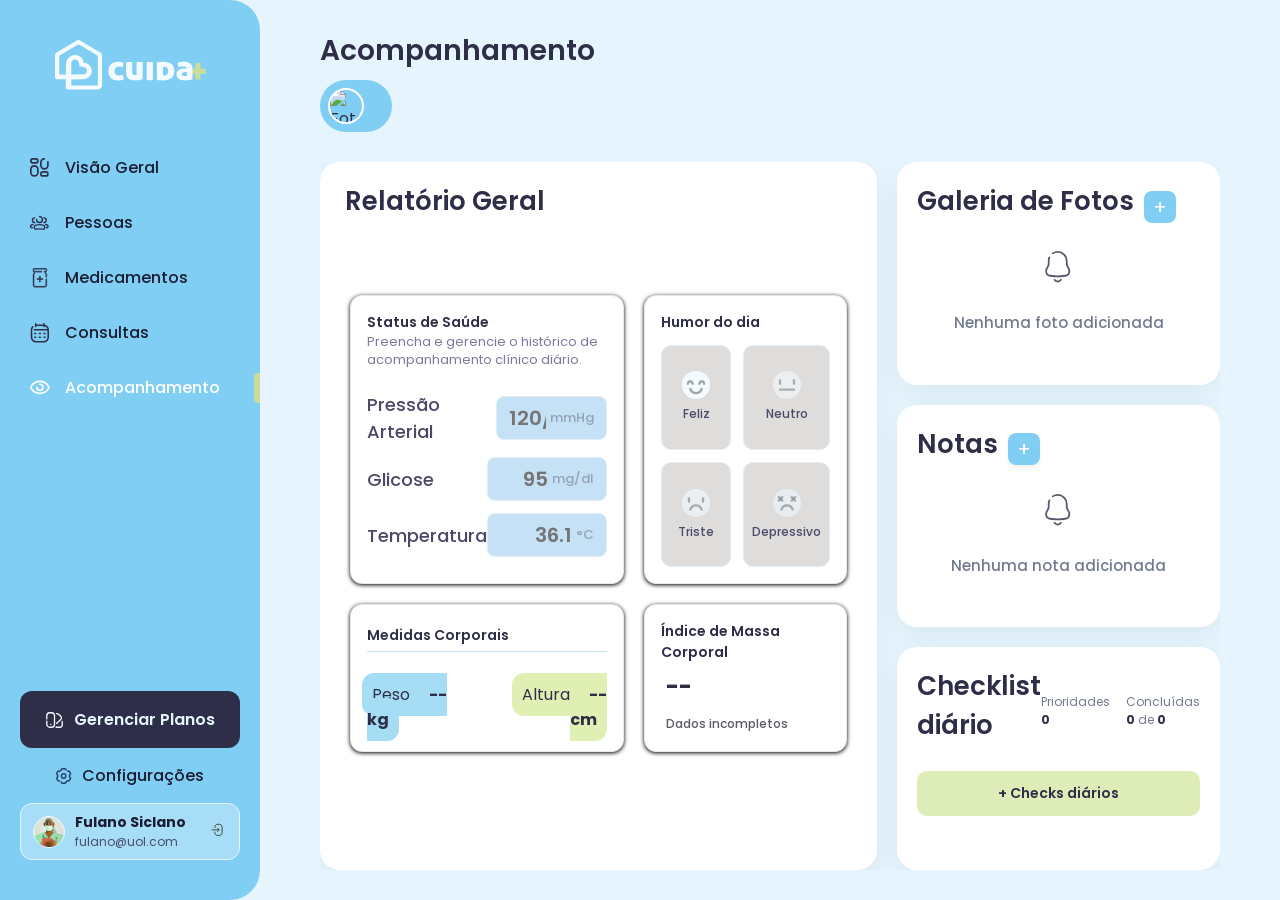
==== acompanhamentos.html @ 46e7f9a8 "tela login/botao sair" ====
<!DOCTYPE html>
<html lang="pt-BR">
<head>
    <meta charset="UTF-8">
    <meta name="viewport" content="width=device-width, initial-scale=1.0">
    <title>Cuida+ | Acompanhamento</title>
    <link rel="stylesheet" href="style.css">
</head>
<body class="painel">
 
    <aside class="barra-lateral">
        <header class="logotipo">
            <img src="assets/icons/logo.svg" alt="Logotipo Cuida+">
        </header>
 
        <nav class="menu-navegacao">
            <ul>
                <li>
                    <a href="visaogeral.html">
                        <img src="assets/icons/visao-geral.svg" alt="Ícone Visão Geral">
                        <span>Visão Geral</span>
                    </a>
                </li>
                <li>
                    <a href="pessoas.html">
                        <img src="assets/icons/pessoas.svg" alt="Ícone Pessoas">
                        <span>Pessoas</span>
                    </a>
                </li>
                <li>
                    <a href="medicamento.html">
                        <img src="assets/icons/medicamentos.svg" alt="Ícone Medicamentos">
                        <span>Medicamentos</span>
                    </a>
                </li>
                <li>
                    <a href="consultas.html">
                        <img src="assets/icons/consultas.svg" alt="Ícone Consultas">
                        <span>Consultas</span>
                    </a>
                </li>
                <li class="selecionado">
                    <a href="#">
                        <img src="assets/icons/acompanhamento.svg" alt="Ícone Acompanhamento">
                        <span>Acompanhamento</span>
                    </a>
                </li>
            </ul>
        </nav>
 
        <section class="rodape-lateral">
            <a href="#" class="botao-escuro gerenciarPlanos">
                <img src="assets/icons/gerenciar-planos.svg" alt="Ícone Gerenciar Planos">
                <span>Gerenciar Planos</span>
            </a>
 
            <a href="#configuracoes" class="link-configuracoes">
                <img src="assets/icons/configuracoes.svg" alt="Ícone Configurações">
                <span>Configurações</span>
            </a>
 
            <section class="perfil-usuario">
                <figure class="informacoes-usuario">
                    <img src="assets/images/avatar.png" alt="Foto de perfil do usuário" class="perfil">
                    <figcaption class="detalhes-usuario">
                        <span class="nome-usuario">Fulano Siclano</span>
                        <span class="email-usuario">fulano@uol.com</span>
                    </figcaption>
                </figure>
                <a href="login.html" class="botao-sair" title="Sair da conta">
                    <button style="border: none; background:transparent;"><img src="assets/icons/logout.svg" alt="Ícone Sair" class="sair"></button>
                </a>
            </section>
        </section>
    </aside>
 
    <main class="conteudo-principal">
        <header class="cabecalho-topo">
            <div class="titulos-cabecalho">
                <h1>Acompanhamento</h1>
                <!-- Chip com dados do idoso carregado via JS -->
                <div class="chip-idoso" id="chipIdoso" hidden>
                    <img src="assets/images/avatar-idoso.png" alt="Foto do idoso" class="chip-idoso__foto" id="chipIdosoFoto">
                    <div class="chip-idoso__info">
                        <strong class="chip-idoso__nome" id="chipIdosoNome"></strong>
                        <span class="chip-idoso__idade" id="chipIdosoIdade"></span>
                    </div>
                </div>
            </div>
        </header>
 
        <!-- Grade principal: Relatório (col 1, rows 1-2), Notas (col 2 row 1), Checklist (col 2 row 2) -->
        <section class="painel-acompanhamento">
 
            <!-- RELATÓRIO GERAL -->
            <article class="area-conteudo-acompanhamento" id="relatorio">
                <header><h2>Relatório Geral</h2></header>
                
                <div id="relatorioVazio" style="display: none; text-align: center; padding: 20px;">
                    <img src="assets/icons/sino.svg" alt="Ícone de Sino" class="icone-sino">
                    <h3>Nenhum Idoso</h3>
                    <p>Cadastre novo idoso para exibir o relatório.</p>
                </div>

                <div id="relatorioConteudo" class="relatorio-grid-container">
                    
                    <div class="quadrante-relatorio secao-saude-box">
                        <div>
                            <span class="titulo-quadrante">Status de Saúde</span>
                            <span class="subtitulo-quadrante" style="display: block; margin-bottom: 12px;">Preencha e gerencie o histórico de acompanhamento clínico diário.</span>
                        </div>
                        
                        <div class="grupo-inputs-saude-vias">
                            <div class="linha-saude-item">
                                <span class="label-saude-item">Pressão Arterial</span>
                                <div class="campo-saude-sufixo">
                                    <input type="number" id="saudePressao" placeholder="120/80">
                                    <span class="sufixo-saude">mmHg</span>
                                </div>
                            </div>

                            <div class="linha-saude-item">
                                <span class="label-saude-item">Glicose</span>
                                <div class="campo-saude-sufixo">
                                    <input type="number" id="saudeGlicose" placeholder="95">
                                    <span class="sufixo-saude">mg/dl</span>
                                </div>
                            </div>

                            <div class="linha-saude-item">
                                <span class="label-saude-item">Temperatura</span>
                                <div class="campo-saude-sufixo">
                                    <input type="number" id="saudeTemperatura" placeholder="36.1">
                                    <span class="sufixo-saude">°C</span>
                                </div>
                            </div>
                        </div>
                        
                    </div>

                    <div class="quadrante-relatorio secao-humor-box">
                        <span class="titulo-quadrante" style="margin-bottom: 12px;">Humor do dia</span>
                        <div class="grade-humor-2x2">
                            <button class="btn-humor-card" data-humor="feliz" title="Feliz">
                                <img src="assets/icons/feliz.svg" alt="Feliz">
                                <span>Feliz</span>
                            </button>
                            <button class="btn-humor-card" data-humor="neutro" title="Neutro">
                                <img src="assets/icons/neutro.svg" alt="Neutro">
                                <span>Neutro</span>
                            </button>
                            <button class="btn-humor-card" data-humor="triste" title="Triste">
                                <img src="assets/icons/triste.svg" alt="Triste">
                                <span>Triste</span>
                            </button>
                            <button class="btn-humor-card" data-humor="depressivo" title="Depressivo">
                                <img src="assets/icons/depressivo.svg" alt="Depressivo">
                                <span>Depressivo</span>
                            </button>
                        </div>
                    </div>

                    <div class="quadrante-relatorio secao-medidas-box">
                        <span class="titulo-quadrante" style="margin-bottom: 5px;">Medidas Corporais</span>
                        <div class="valores-medidas">
                            <div>
                                <span class="label-medida-peso">Peso</span>
                                <strong class="valor-medida-peso"><span id="relatorioPeso">--</span> kg</strong>
                            </div>
                            <div style="text-align: right;">
                                <span class="label-medida-altura">Altura</span>
                                <strong class="valor-medida-altura"><span id="relatorioAltura">--</span> cm</strong>
                            </div>
                        </div>
                    </div>

                    <div class="quadrante-relatorio secao-imc-box" id="boxIMCContainer">
                        <div style="flex-grow: 1;">
                            <span class="titulo-quadrante">Índice de Massa Corporal</span>
                            <strong class="valor-imc-total" id="relatorioIMC">--</strong>
                            <span id="relatorioClassificacao" class="status-imc-texto">--</span>
                        </div>
                    </div>

                </div>
            </article>
 
            <!-- GALERIA DE FOTOS -->
            <article class="area-conteudo-acompanhamento area-conteudo-acompanhamento--coluna" id="galeria">
                <header class="painel-header">
                    <h2>Galeria de Fotos</h2>
                    <button class="botao-adicionar-galeria" id="btnAdicionarFoto" title="Adicionar foto">+</button>
                    <input type="file" id="inputFoto" accept="image/*" hidden>
                </header>
 
                <!-- Área de conteúdo que cresce -->
                <div class="painel-corpo" id="galeriaCorp">
                    <!-- Estado vazio -->
                    <div class="estado-vazio" id="galeriaVazia">
                        <img src="assets/icons/sino.svg" alt="Ícone de Sino" class="icone-sino">
                        <h3>Nenhuma foto adicionada</h3>
                    </div>
 
                    <!-- Grid de fotos -->
                    <ul class="galeria-grid" id="galeriaGrid" hidden></ul>
                </div>
            </article>
 
            <!-- NOTAS -->
            <article class="area-conteudo-acompanhamento area-conteudo-acompanhamento--coluna" id="notas">
                <header class="painel-header">
                    <h2>Notas</h2>
                    <button class="botao-adicionar-nota" id="btnAdicionarNota" title="Adicionar nota">+</button>
                </header>
 
                <!-- Área de conteúdo que cresce -->
                <div class="painel-corpo" id="notasCorp">
                    <!-- Estado vazio -->
                    <div class="estado-vazio" id="notasVazio">
                        <img src="assets/icons/sino.svg" alt="Ícone de Sino" class="icone-sino">
                        <h3>Nenhuma nota adicionada</h3>
                    </div>
 
                    <!-- Lista de notas -->
                    <ul class="notas-lista" id="notasLista" hidden></ul>
                </div>
            </article>
 
            <!-- CHECKLIST DIÁRIO -->
            <article class="area-conteudo-acompanhamento" id="checklist">
                <header>
                    <h2>Checklist diário</h2>
                    <div class="checklist-resumo">
                        <span>Prioridades <strong id="checkTotal">0</strong></span>
                        <span>Concluídas <strong id="checkConcluidas">0</strong> de <strong id="checkTotalRepeat">0</strong></span>
                    </div>
                </header>
 
                <div class="checklist-corpo">
                    <button class="checklist-btn-adicionar" id="btnAdicionarCheck">+ Checks diários</button>
                    <ul class="checklist-lista" id="checkLista"></ul>
                </div>
            </article>
 
        </section>
    </main>
 
    <!-- =============================================
         MODAL: ADICIONAR NOTA
         ============================================= -->
    <div class="modal-overlay" id="modalNota" role="dialog" aria-modal="true" aria-labelledby="modalNotaTitulo">
        <div class="cartao">
            <div class="form-header">
                <h1 id="modalNotaTitulo">Adicionar Nota</h1>
                <button class="btn-fechar" id="btnFecharNota" aria-label="Fechar modal">×</button>
            </div>
            <div class="formulario" style="display:flex; flex-direction:column; gap:16px;">
                <div class="inputs col-span-full">
                    <label for="notaTitulo">Título</label>
                    <input type="text" id="notaTitulo" placeholder="Ex: Queixa de dores" maxlength="60">
                </div>
                <div class="inputs col-span-full">
                    <label for="notaTexto">Descrição</label>
                    <textarea id="notaTexto" rows="4" placeholder="Descreva a nota…"></textarea>
                </div>
                <div class="inputs col-span-full">
                    <label for="notaAutor">Cuidador responsável</label>
                    <input type="text" id="notaAutor" placeholder="Ex: Cuidador 01">
                </div>
                <button class="botao-adicionar" id="btnSalvarNota" style="width:100%;">Salvar nota</button>
            </div>
        </div>
    </div>
 
    <!-- =============================================
         MODAL: ADICIONAR CHECK
         ============================================= -->
    <div class="modal-overlay" id="modalCheck" role="dialog" aria-modal="true" aria-labelledby="modalCheckTitulo">
        <div class="cartao">
            <div class="form-header">
                <h1 id="modalCheckTitulo">Adicionar Check diário</h1>
                <button class="btn-fechar" id="btnFecharCheck" aria-label="Fechar modal">×</button>
            </div>
            <div class="formulario" style="display:flex; flex-direction:column; gap:16px;">
                <div class="inputs col-span-full">
                    <label for="checkTexto">Tarefa</label>
                    <input type="text" id="checkTexto" placeholder="Ex: Ingestão regular de água" maxlength="80">
                </div>
                <button class="botao-adicionar" id="btnSalvarCheck" style="width:100%;">Adicionar</button>
            </div>
        </div>
    </div>
 
    <script src="acompanhamentos.js"></script>
</body>
</html>
---- style.css ----
@import url('https://fonts.googleapis.com/css2?family=Poppins:wght@400;500;600;700&display=swap');

* {
    margin: 0;
    padding: 0;
    box-sizing: border-box;
    font-family: 'Poppins', sans-serif;
}
body.painel {
    display: flex;
    height: 100vh;
    overflow: hidden;
    background-color: #E6F5FD;
    color: #2E2E48;
}
.barra-lateral {
    width: 260px;
    background-color: #80CEF4;
    border-radius: 0 30px 30px 0;
    display: flex;
    flex-direction: column;
    padding: 40px 0 20px 0;
    position: relative;
    z-index: 10;
}
.logotipo {
    padding: 0 25px;
    margin: 0 0 50px 30px;
    display: flex;
    align-items: center;
}
.logotipo img {
    height: 50px;
}
.menu-navegacao ul {
    list-style: none;
    flex-grow: 1;
}
.menu-navegacao li {
    position: relative;
    padding: 0;
}
.menu-navegacao a {
    display: flex;
    align-items: center;
    text-decoration: none;
    color: #1A1C30;
    padding: 15px 30px;
    cursor: pointer;
    font-size: 16px;
    font-weight: 500;
}
.menu-navegacao li img {
    width: 20px;
    height: 20px;
    margin-right: 15px;
}
.menu-navegacao li.selecionado a {
    color: #FFFFFF;
}
.menu-navegacao li.selecionado img {
    filter: brightness(0) invert(1);
}
.menu-navegacao li.selecionado::after {
    content: "";
    display: block;
    position: absolute;
    right: 0;
    top: 50%;
    transform: translateY(-50%);
    width: 6px;
    height: 30px;
    background-color: #CBDD98;
    border-radius: 4px 0 0 4px;
    z-index: 11;
}
.rodape-lateral {
    margin-top: auto;
    padding: 0 20px 20px 20px;
    display: flex;
    flex-direction: column;
    gap: 15px;
}
.botao-escuro {
    background-color: #2E2E48;
    color: #E6F5FD;
    border: none;
    border-radius: 12px;
    padding: 16px 20px;
    display: flex;
    align-items: center;
    justify-content: center;
    font-weight: 600;
    font-size: 16px;
    cursor: pointer;
    transition: background 0.3s;
    text-decoration: none;
}
.botao-escuro img {
    margin-right: 10px;
}
.gerenciarPlanos {
    width: 100%;
}
.link-configuracoes {
    display: flex;
    justify-content: center;
    align-items: center;
    font-size: 16px;
    font-weight: 500;
    color: #1A1C30;
    text-decoration: none;
}
.link-configuracoes img {
    width: 16px;
    margin-right: 10px;
}
.perfil-usuario {
    display: flex;
    align-items: center;
    justify-content: space-between;
    border: 1px solid #E6F5FD;
    background-color: rgba(255, 255, 255, 0.31);
    padding: 8px 12px;
    border-radius: 12px;
}
.informacoes-usuario {
    display: flex;
    align-items: center;
    margin: 0;
}
.perfil {
    width: 32px;
    height: 32px;
    border-radius: 50%;
    margin-right: 10px;
    object-fit: cover;
}
.detalhes-usuario {
    display: flex;
    flex-direction: column;
}
.nome-usuario {
    font-size: 14px;
    font-weight: 700;
    color: #1A1C30;
}
.email-usuario {
    font-size: 12px;
    color: #4B4F67;
}
.botao-sair {
    background: none;
    border: none;
    cursor: pointer;
    text-decoration: none;
    transition: transform 0.3 ease;
}
.botao-sair button:hover{
    cursor: pointer;
    transform: scale(1.3);
}
.sair {
    width: 18px;
}
.conteudo-principal {
    flex: 1;
    padding: 30px 60px;
    display: flex;
    flex-direction: column;
}
.cabecalho-topo {
    display: flex;
    justify-content: space-between;
    align-items: center;
    margin-bottom: 30px;
}
.cabecalho-topo h1 {
    font-size: 28px;
    color: #2E2E48;
    font-weight: 600;
}
.titulos-cabecalho p {
    font-size: 18px;
    color: #727B8E;
    margin-top: 4px;
}
.botao-emergencia {
    padding: 18px 36px;
    font-size: 18px;
    border-radius: 16px;
    width: 260px;
    height: 60px;
}
.botao-emergencia img {
    width: 26px;
}
.botao-adicionar {
    background-color: #CBDD98;
    color: #182000;
    border: none;
    border-radius: 15px;
    padding: 15px 40px;
    display: flex;
    align-items: center;
    justify-content: center;
    font-weight: 600;
    font-size: 18px;
    cursor: pointer;
    text-decoration: none;
    box-shadow: 0 4px 6px rgba(0, 0, 0, 0.05);
    width: 260px;
    height: 60px;
}
.botao-adicionar img {
    width: 20px;
    height: 20px;
    margin-right: 10px;
}
.area-conteudo {
    flex: 1;
    background-color: #FFFFFF;
    border-radius: 20px;
    box-shadow: 0 10px 30px rgba(0, 0, 0, 0.1);
    display: flex;
    align-items: center;
    justify-content: center;
    padding: 40px;
    overflow: hidden;
}
.cartao-vazio {
    display: flex;
    flex-direction: column;
    align-items: center;
    justify-content: center;
    text-align: center;
    max-width: 600px;
    width: 100%;
    
}
.icone-sino {
    width: 32px;
    height: 32px;
    margin-bottom: 20px;
    opacity: 0.8;
}
h2 {
    font-size: 26px;
    color: #2E2E48;
    font-weight: 600;
    margin-bottom: 10px;
}
h3 {
    font-size: 22px;
    color: #2E2E48;
    font-weight: 600;
    margin-bottom: 10px;
}
.cartao-vazio p {
    font-size: 18px;
    color: #727B8E;
    font-weight: 400;
}

.painel-pessoas {
    display: grid;
    grid-template-columns: 2fr 1fr;
    gap: 20px;
    height: 90%;
}
#idoso {
    grid-column: span 2;
    padding: 70px 20px 20px 20px;
}
.area-conteudo-pessoas {
    background-color: #FFFFFF;
    border-radius: 20px;
    box-shadow: 0 10px 30px rgba(0, 0, 0, 0.05);
    display: flex;
    justify-content: center;
    align-items: center;
    flex-direction: column;
    position: relative;
}
.area-conteudo-pessoas header {
    position: absolute;
    top: 20px;
    left: 25px;
}
.area-conteudo-pessoas p {
    font-size: 18px;
    color: #727B8E;
    margin-top: 4px;
}
#familiar header {
    width: 100%;
    display: block;
    align-items: flex-start;
    
}
#familiar {
    display: flex;
    flex-direction: column;
    justify-content: flex-start;
    align-items: center; /* Faz os filhos ocuparem toda a largura disponível */
    padding: 24px;        /* Espaçamento interno controlado, sem empurrar tudo */
}
#familiar section {
    margin-top: 50px;
    display: flex;
    background-color: #CBDD98;
    padding: 15px 65px;
    border-radius: 50px;
    color: #FFFFFF;
    box-shadow: 0 4px 12px rgba(0, 0, 0, 0.3);
    width: 100%;

}

#cuidador{
    padding: 70px 20px 20px 20px;
}
.area-conteudo-pessoas footer {
    color: #727B8E;
    position: absolute;
    bottom: 20px;
    right: 30%;
}
.area-conteudo-pessoas footer ul li {
    display: inline;
    margin: 10px;
}

.barra-mes {
    display: flex;
    justify-content: space-between;
    align-items: center;
    margin-bottom: 20px;
}
.seletor-mes {
    display: flex;
    align-items: center;
    gap: 8px;
    cursor: pointer;
}
.mes-atual {
    font-size: 16px;
    font-weight: 500;
    color: #2E2E48;
}
.icone-dropdown {
    width: 14px;
    height: 14px;
    opacity: 0.6;
}
.navegacao-mes {
    display: flex;
    gap: 8px;
}
.btn-mes {
    width: 32px;
    height: 32px;
    background: none;
    border: none;
    font-size: 22px;
    color: #727B8E;
    cursor: pointer;
    border-radius: 8px;
    display: flex;
    align-items: center;
    justify-content: center;
    transition: background 0.2s, color 0.2s;
    line-height: 1;
}
.btn-mes:hover {
    background-color: rgba(0, 0, 0, 0.06);
    color: #2E2E48;
}

.painel-acompanhamento {
    display: grid;
    grid-template-columns: 2fr 1fr;
    gap: 20px;
    height: 90%;
    grid-template-rows: auto auto auto;
    overflow-y: auto;
}
#relatorio {
    grid-column: 1;
    grid-row: span 2;
    padding: 30px;
    
}
#notas {
    grid-column: 2;
    grid-row: span 1;
}
#checklist {
    grid-column: 2;
    grid-row: 2;
}
.area-conteudo-acompanhamento {
    background-color: #FFFFFF;
    border-radius: 20px;
    box-shadow: 0 10px 30px rgba(0, 0, 0, 0.05);
    display: flex;
    justify-content: center;
    align-items: center;
    flex-direction: column;
    position: relative;
}
.area-conteudo-acompanhamento p {
    font-size: 18px;
    color: #727B8E;
    margin-top: 4px;
}
.area-conteudo-acompanhamento header {
    position: absolute;
    top: 20px;
    left: 25px;
}
#checklist button {
    font-size: 16px;
    background-color: #80CEF4;
    position: static;
    padding: 10px 10px;
    border-radius: 10px;
    border: none;
    cursor: pointer;
    width: 100%;
}
.botao-adicionar-nota {
    background-color: #80CEF4;
    color: #FFFFFF;
    text-decoration: none;
    position: absolute;
    top: 20px;
    left: 140px;
    padding: 12px 12px;
    border-radius: 8px;
    box-shadow: 0 4px 6px rgba(0, 0, 0, 0.05);
}

.superior {
    background-color: #CBDD98;
    color: #2E2E48;
    border: none;
    border-radius: 50px;
    padding: 15px 40px;
    display: flex;
    align-items: center;
    justify-content: center;
    font-weight: 600;
    font-size: 14px;
    cursor: pointer;
    text-decoration: none;
    box-shadow: 0 4px 6px rgba(0, 0, 0, 0.05);
    width: 260px;
    height: 60px;
    gap: 10px;
}
.superior img {
    width: 20px;
    height: 20px;
}

/* =============================================
   MODAIS DE ADICIONAR
   ============================================= */
.cartao *,
.cartao *::before,
.cartao *::after {
    box-sizing: border-box;
    margin: 0;
    padding: 0;
}

.modal-overlay {
    position: fixed;
    top: 0;
    left: 0;
    width: 100vw;
    height: 100vh;
    background-color: rgba(0, 0, 0, 0.5);
    justify-content: center;
    align-items: center;
    z-index: 9999;
    display: none;
    opacity: 0;
    transition: opacity 0.2s ease-in-out;
}
.modal-overlay.visivel {
    display: flex;
    opacity: 1;
}

.cartao {
    background-color: #FFFFFF;
    border-radius: 24px;
    overflow: hidden;
    max-width: 600px;
    width: 100%;
    box-shadow: 0 2px 6px black;
}

.form-header {
    position: relative;
}
.form-header h1 {
    background-color: #c8dfa1;
    color: #2E2E48;
    text-align: center;
    padding: 16px;
    font-weight: bold;
    font-size: 18px;
}
.btn-fechar {
    position: absolute;
    right: 20px;
    top: 50%;
    transform: translateY(-50%);
    background: none;
    border: none;
    font-size: 1.8rem;
    cursor: pointer;
    color: #2E2E48;
    padding-right: 20px;
    margin: 0;
}

.formulario {
    padding: 24px;
    display: grid;
    grid-template-columns: repeat(12, 1fr);
    gap: 16px;
}

.inputs {
    display: flex;
    flex-direction: column;
    width: 100%;
}
.inputs label {
    font-size: 14px;
    font-weight: 500;
    color: #2E2E48;
    margin-bottom: 6px;
}
.inputs input,
.inputs textarea {
    border: 1px solid #cbd5e1;
    border-radius: 8px;
    padding: 12px;
    font-size: 14px;
    background-color: #fff;
    outline: none;
    width: 100%;
    font-family: 'Poppins', sans-serif;
    transition: border-color 0.2s;
}
.inputs input:focus,
.inputs textarea:focus {
    border-color: #80CEF4;
}
.inputs input.campo-erro {
    border-color: #e07b7b;
}

.col-span-full { grid-column: span 12; }
.col-5         { grid-column: span 5; }
.col-4         { grid-column: span 4; }
.col-2         { grid-column: span 2; }
.col-7         { grid-column: span 7; }
.col-6         { grid-column: span 6; }
.col-8         { grid-column: span 8; }

.column-left,
.coluna-esq {
    grid-column: span 7;
    display: flex;
    flex-direction: column;
    gap: 16px;
}
.column-right,
.coluna-dir {
    grid-column: span 5;
    display: flex;
    flex-direction: column;
    gap: 16px;
}

.textarea-group textarea {
    height: 110px;
    resize: none;
}

.btn-anexos {
    display: inline-block;
    background-color: #7cd1f9;
    color: #FFFFFF;
    border: none;
    border-radius: 12px;
    padding: 11px;
    font-weight: bold;
    text-align: center;
    cursor: pointer;
    box-shadow: 0 4px 6px rgba(124, 209, 249, 0.3);
    width: 100%;
}
.btn-anexos img {
    position: relative;
    top: 6px;
}

.sr-only {
    position: absolute;
    clip: rect(0, 0, 0, 0);
}

.form-footer {
    display: flex;
    justify-content: center;
    margin-top: 15px;
    padding-bottom: 24px;
}
.btn-confirmar {
    background-color: #c8dfa1;
    color: #2E2E48;
    border: none;
    border-radius: 20px;
    padding: 12px 60px;
    font-size: 16px;
    font-weight: 600;
    font-family: 'Poppins', sans-serif;
    cursor: pointer;
    transition: background 0.2s;
}
.btn-confirmar:hover {
    background-color: #b9cc7a;
}

/* ADICIONAR FAMILIAR */
.botao-pessoas {
    background-color: #80CEF4;
    color: #FFFFFF;
    text-decoration: none;
    position: absolute;
    top: 20px;
    left: 240px;
    padding: 12px;
    border-radius: 8px;
    box-shadow: 0 4px 6px rgba(0, 0, 0, 0.05);
    border: none;
    cursor: pointer;
}

dialog.modal-container {
    border: none;
    border-radius: 30px;
    padding: 0;
    width: 90%;
    max-width: 600px;
    height: auto;
    box-shadow: 0 10px 30px rgba(0,0,0,0.2);
    overflow: hidden;
    position: fixed;
    top: 50%;
    left: 50%;
    transform: translate(-50%, -50%);
    margin: 0;
}
.modal-container::backdrop {
    background: rgba(0, 0, 0, 0.5);
}
.modal-container .header-fami {
    background-color: #c8dfa1;
    padding: 20px;
    text-align: center;
    position: relative;
    width: 100%;
    box-sizing: border-box;
    margin-top: -20px;
    margin-left: -25px;
}
.modal-container .header-fami h2 {
    justify-content: center;
    align-items: center;
    color: #2E2E48;
    font-size: 18px;
    margin: 0;
}
.modal-container .btn-close {
    position: absolute;
    right: 20px;
    top: 50%;
    transform: translateY(-50%);
    background: none;
    border: none;
    font-size: 1.8rem;
    cursor: pointer;
    color: #2E2E48;
    padding-right: 20px;
    margin: 0;
}
.modal-container form.modal-caixa {
    padding: 30px;
    display: flex;
    flex-direction: column;
    gap: 15px;
    margin: 0;
    background: transparent;
}
.modal-container article.input-linha {
    display: flex;
    flex-direction: row;
    gap: 15px;
    border: none;
    padding: 0;
    margin: 0;
    background: transparent;
    width: 100%;
    box-shadow: none;
}
.modal-container p.input-group {
    display: flex;
    flex-direction: column;
    gap: 5px;
    flex: 1;
    margin: 0;
    padding: 0;
    background: transparent;
}
.modal-container .flex-grow { flex: 2; }
.modal-container label {
    font-weight: bold;
    font-size: 0.9rem;
    color: #2E2E48;
    display: block;
    margin: 0;
    background: none;
}
.modal-container input {
    padding: 12px;
    border: 1px solid #cbd5e1;
    border-radius: 8px;
    background: #FFFFFF;
    width: 100%;
    box-sizing: border-box;
    margin: 0;
}
.modal-container .btn-confirmar {
    background-color: #c8dfa1;
    border: none;
    border-radius: 12px;
    padding: 15px 60px;
    font-weight: bold;
    color: #FFFFFF;
    cursor: pointer;
    box-shadow: 0 4px 6px rgba(0,0,0,0.1);
    transition: opacity 0.2s;
    font-size: 1rem;
}
.modal-container footer {
    margin-top: 20px;
    display: flex;
    justify-content: center;
    background: transparent;
    border: none;
    padding-left: 57%;
    width: 100%;
}

/* ADICIONAR CUIDADOR */
.cartao-cuidador *,
.cartao-cuidador *::before,
.cartao-cuidador *::after {
    box-sizing: border-box;
    margin: 0;
    padding: 0;
}
.modal-overlay-cuidador {
    position: fixed;
    top: 0;
    left: 0;
    width: 100vw;
    height: 100vh;
    background-color: rgba(0, 0, 0, 0.5);
    justify-content: center;
    align-items: center;
    z-index: 9999;
    display: none;
    opacity: 0;
    transition: opacity 0.2s ease-in-out;
}
.modal-overlay-cuidador.visivel {
    display: flex;
    opacity: 1;
}
.cartao-cuidador {
    background-color: #FFFFFF;
    border-radius: 24px;
    overflow: hidden;
    max-width: 600px;
    width: 90%;
    max-height: 90vh;
    box-shadow: 0 2px 6px black;
    display: flex;
    flex-direction: column;
    position: relative;
}
.form-header-cuidador {
    position: relative;
    width: 100%;
    margin-top: -20px;
    margin-left: -25px;
}
.form-header-cuidador h1 {
    background-color: #c8dfa1;
    color: #2E2E48;
    text-align: center;
    padding: 16px;
    font-size: 18px;
    margin: 0;
}
.btn-fechar-cuidador {
    position: absolute;
    right: 20px;
    top: 50%;
    transform: translateY(-50%);
    background: none;
    border: none;
    font-size: 1.8rem;
    cursor: pointer;
    color: #2E2E48;
    padding: 0;
    margin: 0;
}
.formulario-cuidador {
    padding: 24px 30px;
    display: grid;
    grid-template-columns: repeat(12, 1fr);
    gap: 15px 20px;
    flex: 1;
    overflow-y: auto;
    margin: 60px 30px 120px;
}
.btn-enviar-container {
    display: flex;
    align-items: flex-end;
    padding-bottom: 2px;
}
.btn-enviar {
    background-color: #c8dfa1;
    color: white;
    border: none;
    border-radius: 12px;
    padding: 12px;
    font-weight: bold;
    cursor: pointer;
    box-shadow: 0 4px 6px rgba(0,0,0,0.1);
}
.form-footer-cuidador {
    display: flex;
    justify-content: center;
    align-items: center;
    padding: 20px 0 30px 0;
    margin-top: 20px;
    position: relative;
    flex-shrink: 0;
}
.btn-confirmar-cuidador {
    background-color: #c8dfa1;
    color: #FFFFFF;
    border: none;
    border-radius: 15px;
    padding: 15px 80px;
    font-size: 16px;
    cursor: pointer;
    position: relative;
}

/* ═══════════════════════════════════════════
   CARDS DINÂMICOS
   ═══════════════════════════════════════════ */
.lista-idosos,
.lista-cuidadores,
.lista-familiares {
    display: flex;
    flex-wrap: wrap;
    gap: 5px;
    margin-top: 3px;
    width: 100%;
}

.card-idoso {
    border: 1px solid #a8d8f0;
    display: flex;
    align-items: flex-start;
    gap: 16px;
    background: #ffffff;
    border-radius: 16px;
    padding: 20px;
    min-width: 260px;
    flex: 0 0 auto;
    box-shadow: 0 2px 8px rgba(0,0,0,0.06);
}
.card-idoso-avatar img {
    width: 72px;
    height: 72px;
    border-radius: 50%;
    object-fit: cover;
}
.card-idoso-info {
    display: flex;
    flex-direction: column;
    gap: 4px;
}
.card-idoso-nome {
    font-size: 1.15rem;
    font-weight: 700;
    color: #2E2E48;
}
.card-idoso-idade {
    font-size: 0.82rem;
    color: #6b7280;
}
.card-idoso-comorbidades {
    display: flex;
    flex-direction: column;
    gap: 6px;
    margin-top: 6px;
}
.label-comorbidades {
    font-size: 0.75rem;
    color: #9ca3af;
    text-transform: uppercase;
    letter-spacing: 0.04em;
}
.tags {
    display: flex;
    flex-wrap: wrap;
    gap: 6px;
}
.tag-comorbidade {
    background: #d7e9b9;
    color: #2E2E48;
    border-radius: 20px;
    padding: 3px 12px;
    font-size: 0.8rem;
    font-weight: 500;
}

.lista-cuidadores {
    flex-direction: row;
}
.card-cuidador {
    display: flex;
    flex-direction: column;
    gap: 10px;
    background: #a8d8f0;
    border-radius: 16px;
    padding: 18px;
    min-width: 180px;
    flex: 1 1 180px;
    max-width: 220px;
    color: #fff;
    box-shadow: 0 4px 12px rgba(0, 0, 0, 0.3);
}
.card-cuidador-topo {
    display: flex;
    align-items: center;
    gap: 12px;
}
.card-cuidador-avatar {
    width: 52px;
    height: 52px;
    border-radius: 50%;
    object-fit: cover;
    border: 2px solid rgba(255,255,255,0.6);
}
.card-cuidador-info {
    display: flex;
    flex-direction: column;
}
.card-cuidador-nome {
    font-size: 1rem;
    font-weight: 700;
}
.card-cuidador-idade {
    font-size: 0.8rem;
    opacity: 0.85;
}
.card-cuidador-detalhes {
    list-style: none;
    padding: 0;
    margin: 0;
    font-size: 0.8rem;
    display: flex;
    flex-direction: column;
    gap: 4px;
}
.card-cuidador-detalhes li span {
    font-weight: 600;
}
.card-cuidador-id {
    background: #c8dfa1;
    border-radius: 8px;
    padding: 6px 10px;
    font-size: 0.85rem;
    font-weight: 700;
    text-align: center;
    letter-spacing: 0.05em;
    margin-top: 4px;
}

.lista-familiares {
    display: flex;
    flex-direction: column;
    gap: 10px;
    width: 100%;
    
    max-height: 260px;
    overflow-y: auto;
    
}
#familiar .familiar-modelo-estatico,
.card-familiar {
    display: flex;
    align-items: center;
    gap: 14px;
    border-radius: 50px;
    padding: 12px 20px;
    width: 100%;
    margin-bottom: 12px; /* Cria o espaçamento perfeito entre o Fulano e os de baixo */
    box-sizing: border-box;
    box-shadow: 0 4px 10px rgba(0, 0, 0, 0.08);
    position: relative;
}
.familiar-admin    { background: #c8e6a0; }
.familiar-observador { background: #a8d8f0; }

#familiar .familiar-modelo-estatico img,
.card-familiar-avatar {
    width: 42px;
    height: 42px;
    border-radius: 50%;
    object-fit: cover;
    margin: 0;
    flex-shrink: 0;
}
.card-familiar-info {
    display: flex;
    flex-direction: column;
    justify-content: center;
    gap: 2px;
}
.card-familiar-info strong {
    font-size: 0.95rem;
    font-weight: 600;
    color: #1a1a2e;
}
.card-familiar-info span {
    font-size: 0.75rem;
    color: #4b5563;
}

/* =============================================
   CONSULTAS
   ============================================= */
.cartao-consulta {
    max-width: 680px;
    background-color: #E6F5FD;
    max-height: 92vh;
    overflow-y: auto;
}
.consulta-datetime {
    display: flex;
    gap: 16px;
    align-items: flex-start;
}
.consulta-calendario-wrap,
.consulta-horario-wrap {
    flex: 1;
    display: flex;
    flex-direction: column;
    gap: 8px;
}
.consulta-calendario-wrap > label,
.consulta-horario-wrap > label {
    font-size: 14px;
    font-weight: 500;
    color: #2E2E48;
}
.btn-dia {
    width: 32px;
    height: 32px;
    background: none;
    border: none;
    font-size: 22px;
    color: #727B8E;
    cursor: pointer;
    border-radius: 8px;
    display: flex;
    align-items: center;
    justify-content: center;
    transition: background 0.2s, color 0.2s;
    line-height: 1;
}
.btn-dia:hover {
    background-color: rgba(0, 0, 0, 0.06);
    color: #2E2E48;
}
.calendario-inline {
    background: #80CEF4;
    border-radius: 16px;
    padding: 14px;
    user-select: none;
}
.cal-inline-header {
    display: flex;
    justify-content: space-between;
    align-items: center;
    margin-bottom: 10px;
}
.cal-inline-mes {
    font-size: 13px;
    font-weight: 700;
    color: #fff;
}
.cal-inline-nav {
    display: flex;
    gap: 4px;
}
.cal-inline-btn {
    background: rgba(255,255,255,0.25);
    border: none;
    border-radius: 6px;
    width: 24px;
    height: 24px;
    font-size: 16px;
    color: #fff;
    cursor: pointer;
    display: flex;
    align-items: center;
    justify-content: center;
    transition: background 0.2s;
    font-family: 'Poppins', sans-serif;
    line-height: 1;
}
.cal-inline-btn:hover { background: rgba(255,255,255,0.4); }
.cal-inline-grid {
    display: grid;
    grid-template-columns: repeat(7, 1fr);
    gap: 3px;
    text-align: center;
}
.cal-inline-diasemana {
    font-size: 9px;
    font-weight: 700;
    color: rgba(255,255,255,0.7);
    padding: 4px 0;
}
.cal-inline-dia {
    font-size: 12px;
    font-weight: 500;
    color: #fff;
    padding: 6px 2px;
    border-radius: 8px;
    cursor: pointer;
    transition: background 0.15s;
}
.cal-inline-dia:hover { background: rgba(255,255,255,0.25); }
.cal-inline-dia.selecionado {
    background: #CBDD98;
    color: #2E2E48;
    font-weight: 700;
}
.cal-inline-dia.vazio { cursor: default; }
.seletor-horario-drum {
    background: #CBDD98;
    border-radius: 16px;
    display: flex;
    overflow: hidden;
    height: 160px;
}
.drum-col {
    flex: 1;
    overflow-y: auto;
    scrollbar-width: none;
    display: flex;
    flex-direction: column;
    align-items: center;
    padding: 4px 0;
}
.drum-col::-webkit-scrollbar { display: none; }
.drum-item {
    font-size: 14px;
    font-weight: 500;
    color: rgba(46,46,72,0.4);
    padding: 8px 10px;
    cursor: pointer;
    border-radius: 8px;
    white-space: nowrap;
    width: 100%;
    text-align: center;
    transition: color 0.15s, font-size 0.15s;
}
.drum-item.ativo {
    color: #2E2E48;
    font-weight: 700;
    font-size: 16px;
}
.consulta-toggles {
    display: flex;
    flex-direction: column;
    gap: 10px;
    margin-top: 12px;
}
.toggle-label {
    display: flex;
    align-items: center;
    gap: 10px;
    font-size: 13px;
    font-weight: 600;
    color: #2E2E48;
    cursor: pointer;
}
.toggle-switch {
    position: relative;
    width: 38px;
    height: 22px;
    flex-shrink: 0;
}
.toggle-switch input { opacity: 0; width: 0; height: 0; }
.toggle-slider {
    position: absolute;
    inset: 0;
    background: #ccc;
    border-radius: 20px;
    transition: background 0.25s;
    cursor: pointer;
}
.toggle-slider::before {
    content: '';
    position: absolute;
    width: 16px;
    height: 16px;
    left: 3px;
    top: 3px;
    background: #fff;
    border-radius: 50%;
    transition: transform 0.25s;
}
.toggle-switch input:checked + .toggle-slider { background: #80CEF4; }
.toggle-switch input:checked + .toggle-slider::before { transform: translateX(16px); }
.area-conteudo.com-consultas {
    padding: 0;
    align-items: stretch;
    justify-content: stretch;
}
.calendario-dia {
    display: flex;
    flex-direction: column;
    width: 100%;
    height: 100%;
    overflow: hidden;
}
.cal-dia-header {
    display: flex;
    align-items: center;
    justify-content: center;
    gap: 12px;
    padding: 14px 24px;
    border-bottom: 1px solid #F0F4FA;
    font-size: 15px;
    font-weight: 600;
    color: #2E2E48;
    flex-shrink: 0;
}
.cal-dia-header img { width: 18px; height: 18px; opacity: 0.5; }
.cal-dia-corpo {
    flex: 1;
    display: grid;
    grid-template-columns: 56px 1fr;
    overflow-y: auto;
    position: relative;
}
.cal-horas-col {
    display: flex;
    flex-direction: column;
    border-right: 1px solid #F0F4FA;
    flex-shrink: 0;
}
.cal-hora-label {
    height: 52px;
    display: flex;
    align-items: flex-start;
    justify-content: flex-end;
    padding: 6px 8px 0 0;
    font-size: 10px;
    color: #AEAFBD;
    font-weight: 500;
    flex-shrink: 0;
}
.cal-eventos-col { position: relative; }
.cal-linha-hora {
    position: absolute;
    left: 0;
    right: 0;
    height: 1px;
    background-color: #F0F4FA;
}
.cal-evento {
    position: absolute;
    left: 8px;
    right: 8px;
    min-height: 34px;
    border-radius: 8px;
    padding: 8px 14px;
    display: flex;
    align-items: center;
    justify-content: space-between;
    cursor: pointer;
    transition: filter 0.15s;
    z-index: 2;
}
.cal-evento:hover { filter: brightness(0.91); }
.cal-evento-nome {
    font-size: 13px;
    font-weight: 600;
    color: rgba(255,255,255,0.92);
    letter-spacing: 0.4px;
    text-transform: uppercase;
}
.cal-evento-hora {
    font-size: 13px;
    color: rgba(255,255,255,0.75);
    font-weight: 500;
}
.cal-legenda {
    display: flex;
    gap: 20px;
    align-items: center;
    padding: 10px 20px;
    border-top: 1px solid #F0F4FA;
    flex-wrap: wrap;
    flex-shrink: 0;
}
.cal-legenda-item {
    display: flex;
    align-items: center;
    gap: 6px;
    font-size: 10px;
    color: #727B8E;
    font-weight: 600;
    letter-spacing: 0.3px;
    text-transform: uppercase;
}
.cal-legenda-bolinha {
    width: 8px;
    height: 8px;
    border-radius: 50%;
    display: inline-block;
    flex-shrink: 0;
}
#relatorio {
    grid-column: 1;
    grid-row: 1 / 4;
}
#galeria { grid-column: 2; grid-row: 1; min-height: 220px; }
#notas   { grid-column: 2; grid-row: 2; min-height: 220px; }
#checklist { grid-column: 2; grid-row: 3; min-height: 220px; }

.chip-idoso {
    display: inline-flex;
    align-items: center;
    gap: 10px;
    background-color: #80CEF4;
    border-radius: 50px;
    padding: 8px 18px 8px 8px;
    margin-top: 8px;
}
.chip-idoso__foto {
    width: 36px;
    height: 36px;
    border-radius: 50%;
    object-fit: cover;
    border: 2px solid #fff;
}
.chip-idoso__info {
    display: flex;
    flex-direction: column;
    line-height: 1.25;
}
.chip-idoso__nome { font-size: 14px; font-weight: 700; color: #fff; }
.chip-idoso__idade { font-size: 12px; color: rgba(255,255,255,0.85); }

.area-conteudo-acompanhamento#galeria {
    padding: 20px;
    align-items: flex-start;
    justify-content: flex-start;
}
.botao-adicionar-galeria {
    background-color: #80CEF4;
    color: #fff;
    border: none;
    border-radius: 8px;
    width: 32px;
    height: 32px;
    font-size: 20px;
    line-height: 1;
    cursor: pointer;
    display: flex;
    align-items: center;
    justify-content: center;
    margin-left: 10px;
    flex-shrink: 0;
    transition: background 0.2s;
}
.botao-adicionar-galeria:hover { background-color: #5bbee8; }
#galeriaVazia {
    display: flex;
    flex-direction: column;
    align-items: center;
    justify-content: center;
    width: 100%;
    flex: 1;
    gap: 8px;
    padding-top: 16px;
}
.galeria-vazia h3 { font-size: 15px; color: #727B8E; font-weight: 500; margin: 0; }
.galeria-grid {
    list-style: none;
    display: grid;
    grid-template-columns: repeat(3, 1fr);
    gap: 8px;
    width: 100%;
    margin-top: 12px;
    align-content: start;
    overflow-y: auto;
}
.galeria-item { position: relative; border-radius: 10px; aspect-ratio: 1 / 1; }
.galeria-item__img { width: 90%; height: 90%; object-fit: cover; }
.galeria-item__remover {
    position: absolute;
    top: 4px;
    right: 4px;
    background: rgba(0,0,0,0.55);
    color: #fff;
    border: none;
    border-radius: 50%;
    width: 20px;
    height: 20px;
    font-size: 14px;
    line-height: 1;
    cursor: pointer;
    display: flex;
    align-items: center;
    justify-content: center;
    opacity: 0;
    transition: opacity 0.15s;
}
.galeria-item:hover .galeria-item__remover { opacity: 1; }

.area-conteudo-acompanhamento#notas {
    padding: 20px;
    align-items: flex-start;
    justify-content: flex-start;
}
.area-conteudo-acompanhamento#notas .botao-adicionar-nota {
    position: static;
    background-color: #80CEF4;
    color: #fff;
    border: none;
    border-radius: 8px;
    width: 32px;
    height: 32px;
    font-size: 20px;
    line-height: 1;
    cursor: pointer;
    display: flex;
    align-items: center;
    justify-content: center;
    margin-left: 10px;
    text-decoration: none;
    flex-shrink: 0;
    transition: background 0.2s;
    padding: 0;
}
#notasVazio {
    display: flex;
    flex-direction: column;
    align-items: center;
    justify-content: center;
    width: 100%;
    flex: 1;
    gap: 8px;
    padding-top: 16px;
}
.painel-corpo { text-align: center; margin: auto; }
.estado-vazio h3 { font-size: 15px; color: #727B8E; font-weight: 500; margin: 0; }
.notas-lista {
    list-style: none;
    display: flex;
    gap: 10px;
    overflow: auto;
    overflow-x: auto;
    align-items: flex-start;
    width: 100%;
    margin-top: 8px;
    padding-bottom: 4px;
    max-height: 160px;
}
.nota-card {
    background-color: #FFFDE7;
    border-radius: 12px;
    padding: 12px 14px;
    min-width: 120px;
    max-width: 140px;
    flex-shrink: 0;
    display: flex;
    flex-direction: column;
    gap: 6px;
    font-size: 12px;
    box-shadow: 0 2px 6px rgba(0,0,0,0.06);
}
.nota-card__cabecalho {
    display: flex;
    justify-content: space-between;
    align-items: flex-start;
    gap: 4px;
}
.nota-card__titulo { font-size: 12px; font-weight: 700; color: #2E2E48; word-break: break-word; }
.nota-card__remover {
    background: none;
    border: none;
    font-size: 16px;
    cursor: pointer;
    color: #999;
    line-height: 1;
    flex-shrink: 0;
    padding: 0 2px;
}
.nota-card__remover:hover { color: #e07b7b; }
#notas .nota-card__texto {
    font-size: 12px;
    text-align: left;
    color: #4B4F67;
    line-height: 1.2;
    word-break: break-word;
}
.nota-card__rodape { font-size: 10px; color: #2E2E48; margin-top: auto; text-align: right; }

.area-conteudo-acompanhamento#checklist {
    padding: 20px;
    align-items: flex-start;
    justify-content: flex-start;
}
#checklist button.checklist-btn-adicionar {
    font-size: 14px;
    background-color: #deecb7;
    position: static;
    padding: 12px 20px;
    border-radius: 10px;
    border: none;
    cursor: pointer;
    width: 100%;
    font-weight: 600;
    color: #2E2E48;
    transition: background 0.2s;
}
#checklist button.checklist-btn-adicionar:hover { background-color: #cfe0a0; }
.checklist-resumo {
    display: flex;
    gap: 16px;
    font-size: 12px;
    color: #727B8E;
    align-items: center;
    margin-left: auto;
}
.checklist-resumo strong { color: #2E2E48; }
.checklist-corpo {
    display: flex;
    flex-direction: column;
    gap: 10px;
    width: 100%;
    margin-top: 12px;
    overflow-y: auto;
    max-height: 200px;
}
.checklist-lista { list-style: none; display: flex; flex-direction: column; gap: 8px; }
.check-item {
    display: flex;
    align-items: center;
    justify-content: space-between;
    background-color: #F8FAFC;
    border-radius: 10px;
    padding: 10px 14px;
    border: 1px solid #E2E8F0;
    transition: background 0.15s;
}
.check-item--concluido { background-color: #EBF5E1; border-color: #CBDD98; }
.check-item__label { display: flex; align-items: center; gap: 10px; cursor: pointer; flex: 1; }
.check-item__input { width: 16px; height: 16px; accent-color: #80CEF4; cursor: pointer; flex-shrink: 0; }
.check-item__texto { font-size: 13px; color: #2E2E48; font-weight: 500; }
.check-item--concluido .check-item__texto { text-decoration: line-through; color: #888; }
.check-item__acoes { display: flex; gap: 8px; margin-left: 10px; }
.check-item__btn-remover {
    background: none;
    border: none;
    border-radius: 5px;
    cursor: pointer;
    padding: 8px;
    display: flex;
    align-items: center;
    opacity: 0.5;
    transition: opacity 0.15s;
    background-color: #80CEF4;

}
.check-item__btn-remover:hover { opacity: 1; }
.check-item__btn-remover img { width: 14px; height: 14px; }
.area-conteudo-acompanhamento header { display: flex; align-items: center; }
#galeria header,
#notas header,
#checklist header { position: static; width: 100%; margin-bottom: 4px; }
#galeria,
#notas { align-items: flex-start; justify-content: flex-start; padding: 20px; overflow: hidden; }
#galeria .painel-corpo,
#notas .painel-corpo { width: 100%; flex: 1; }
.galeria-grid[hidden],
.notas-lista[hidden],
.estado-vazio[hidden] { display: none !important; }

/* RELATÓRIO */
.btn-humor.ativo { background-color: #28a745; color: white; border-color: #28a745; font-weight: 600; }
.btn-humor {
    width: 42px; height: 42px; border-radius: 50%; border: none;
    background-color: #E6F5FD; font-size: 20px; cursor: pointer;
    display: flex; align-items: center; justify-content: center; transition: all 0.2s ease;
}
#relatorioConteudo { display: grid; grid-template-columns: 1fr 1fr; gap: 20px; margin-top: 15px; }
#relatorioConteudo > div {
    background-color: #FFFFFF; border: 1px solid #E2E8F0; border-radius: 12px;
    padding: 16px; box-shadow: 0 1px 4px black, 0 1px 3px rgba(46,46,72,0.03);
    transition: transform 0.2s ease, box-shadow 0.2s ease;
}
.relatorio-grid-container { display: grid; grid-template-columns: 1fr 1fr; gap: 20px; margin-top: 15px; }
.quadrante-relatorio {
    background-color: #FFFFFF; border: 1px solid #E2E8F0; border-radius: 12px;
    padding: 18px; box-shadow: 0 4px 12px rgba(46,46,72,0.04), 0 1px 3px rgba(46,46,72,0.02);
    transition: transform 0.2s ease, box-shadow 0.2s ease;
}
.quadrante-relatorio:hover { transform: translateY(-2px); box-shadow: 0 6px 16px rgba(46,46,72,0.07), 0 2px 4px rgba(46,46,72,0.03); }
.secao-saude-box { position: relative; padding-top: 18px; display: flex; flex-direction: column; justify-content: space-between; }
.titulo-quadrante { font-weight: 600; font-size: 14px; color: #2E2E48; display: block; }
.subtitulo-quadrante { font-size: 13px; color: #7A7A9A; display: block; line-height: 1.4; }
.secao-humor-box { display: flex; flex-direction: column; }
.grade-humor-2x2 { display: grid; grid-template-columns: 1fr 1fr; gap: 12px; width: 100%; flex-grow: 1; }
.btn-humor-card {
    background-color: #dfdcdc; border: 1px solid #E2EEF5; border-radius: 10px;
    padding: 12px 8px; display: flex; flex-direction: column; align-items: center;
    justify-content: center; gap: 6px; cursor: pointer; transition: all 0.2s ease-in-out;
}
.btn-humor-card img { width: 28px; height: 28px; transition: transform 0.2s ease; }
.btn-humor-card span { font-size: 12px; font-weight: 500; color: #4A4A68; }
.btn-humor-card:hover { background-color: #EBF5FC; }
.btn-humor-card:hover img { transform: scale(1.1); }
.btn-humor-card.ativo { background-color: #bbeec7; border-color: #88d49a; }
.btn-humor-card.ativo span { color: #FFFFFF; font-weight: 600; }
.secao-medidas-box { display: flex; flex-direction: column; justify-content: center; }
.label-medida-altura { background-color: #e0f0b4; padding: 10px; margin-left: -5px; border-radius: 12px 0 0 12px; }
.valor-medida-altura { background-color: #e0f0b4; padding: 10px; margin-left: -5px; border-radius: 0 12px 12px 0; }
.label-medida-peso { background-color: #a5ddf5; padding: 10px; margin-left: -5px; border-radius: 12px 0 0 12px; }
.valor-medida-peso { background-color: #a5ddf5; padding: 10px; margin-left: -5px; border-radius: 0 12px 12px 0; }
.valores-medidas { display: flex; justify-content: space-between; border-top: 1px solid #D0E3EF; padding-top: 30px; }
.valor-medida-destaque { font-size: 15px; color: #2E2E48; }
.secao-imc-box { display: flex; align-items: center; justify-content: space-between; }
.valor-imc-total { font-size: 22px; color: #2E2E48; display: block; margin: 2px 0; padding: 5px; }
.status-imc-texto { font-size: 12px; font-weight: 500; color: #595964; padding: 5px; }
.relatorio-grid-container #btnAbrirModalSaude {
    position: absolute; top: 18px; right: 18px; width: auto; margin-top: 0;
    border: none; color: #2E2E48; cursor: pointer;
}
.grupo-inputs-saude-vias { display: flex; flex-direction: column; gap: 12px; width: 100%; margin-top: 10px; margin-bottom: 10px; }
.linha-saude-item { display: flex; align-items: center; justify-content: space-between; width: 100%; }
.label-saude-item { font-size: 18px; font-weight: 500; color: #4A4A68; }
.campo-saude-sufixo {
    display: flex; align-items: center; background-color: #c4e1f5;
    border: 1px solid #E2EEF5; border-radius: 8px; padding: 6px 12px; width: 120px;
}
.campo-saude-sufixo input {
    border: none; background: transparent; width: 100%; font-size: 20px;
    font-weight: 600; color: #2E2E48; outline: none; text-align: right; padding-right: 4px;
}
.campo-saude-sufixo input::-webkit-outer-spin-button,
.campo-saude-sufixo input::-webkit-inner-spin-button { -webkit-appearance: none; margin: 0; }
.sufixo-saude { font-size: 13px; color: #94A3B8; font-weight: 500; white-space: nowrap; }

/* =============================================
   MEDICAMENTOS — blocos específicos da página
   ============================================= */

/* ── Grid de cards ─────────────────────────── */
.med-grid {
    display: grid;
    grid-template-columns: repeat(2, 1fr);
    gap: 20px;
    width: 100%;
    align-content: start;
    padding: 8px 2px;
    overflow-y: auto;
}

/* ── area-conteudo quando há medicamentos ───── */
.area-conteudo.tem-medicamentos {
    align-items: flex-start;
    justify-content: flex-start;
    padding: 24px 30px;
    overflow-y: auto;
}

/* ── Card individual ────────────────────────── */
.med-card {
    background: #FFFFFF;
    border: 1px solid #d4edf9;
    border-radius: 20px;
    padding: 22px 20px;
    display: flex;
    align-items: flex-start;
    gap: 18px;
    box-shadow: 0 4px 14px rgba(0, 0, 0, 0.05);
    transition: box-shadow 0.2s, transform 0.2s;
    position: relative;
    overflow: hidden;
}
.med-card:hover {
    box-shadow: 0 8px 24px rgba(0, 0, 0, 0.09);
    transform: translateY(-2px);
}

.icone-med {
  width: 44px; 
  height: 44px;
  object-fit: contain;
}

.med-card-icone {
    width: 64px;
    height: 64px;
    object-fit: contain;
    flex-shrink: 0;
    background: #E6F5FD;
    border-radius: 14px;
    display: flex;
    align-items: center;
    justify-content: center;
    padding: 10px;
}
.med-card-icone svg { width: 44px; height: 44px; }

.med-card-info {
    display: flex;
    flex-direction: column;
    gap: 3px;
    flex: 1;
    min-width: 0;
}
.med-card-nome {
    font-size: 1.2rem;
    font-weight: 700;
    color: #1d1d2e;
    white-space: nowrap;
    overflow: hidden;
    text-overflow: ellipsis;
}
.med-card-sub { font-size: 0.9rem; color: #30353f; }
.med-card-horarios { display: flex; flex-wrap: wrap; gap: 6px; margin-top: 8px; }

/* ── Chip de horário ────────────────────────── */
.med-chip-horario {
    background: #CBDD98;
    color: #2E2E48;
    border-radius: 50px;
    padding: 4px 12px;
    font-size: 0.78rem;
    font-weight: 600;
    display: inline-flex;
    align-items: center;
    gap: 6px;
}
.med-chip-horario button {
    background: none;
    border: none;
    cursor: pointer;
    font-size: 14px;
    color: #5a7000;
    line-height: 1;
    padding: 0;
    display: flex;
    align-items: center;
}
.med-chip-horario--card { background: #80CEF4; color: #fff; }

/* ── Botão comprovante ──────────────────────── */
.med-btn-comprovante {
    background: #80CEF4;
    color: #fff;
    border: none;
    border-radius: 14px;
    padding: 12px 14px;
    display: flex;
    flex-direction: column;
    align-items: center;
    justify-content: center;
    gap: 6px;
    cursor: pointer;
    font-size: 0.75rem;
    font-weight: 600;
    font-family: 'Poppins', sans-serif;
    min-width: 90px;
    align-self: center;
    transition: background 0.2s, transform 0.15s;
    flex-shrink: 0;
}
.med-btn-comprovante:hover { background: #5bbee8; transform: scale(1.04); }
.med-btn-comprovante--ok { background: #7ec87e !important; }

/* ── Modal Novo Medicamento (largura) ─────── */
.cartao-med-form {
    max-width: 640px;
    width: 95%;
    max-height: 92vh;
    overflow-y: auto;
}

/* ── Wrapper horário dentro do form ─────────── */
.med-horarios-wrapper {
    display: flex;
    gap: 20px;
    align-items: flex-start;
}
.med-horario-esq { flex: 0 0 auto; }
.med-horario-dir { flex: 1; }
.med-drum-wrapper { display: flex; gap: 10px; align-items: center; }

.med-btn-add-horario {
    background: #80CEF4;
    color: #fff;
    border: none;
    border-radius: 10px;
    width: 38px;
    height: 38px;
    font-size: 22px;
    cursor: pointer;
    display: flex;
    align-items: center;
    justify-content: center;
    flex-shrink: 0;
    transition: background 0.2s;
    font-family: 'Poppins', sans-serif;
}
.med-btn-add-horario:hover { background: #5bbee8; }

.med-horarios-chips { display: flex; flex-wrap: wrap; gap: 8px; min-height: 36px; }
.med-horarios-vazio { font-size: 12px; color: #aaa; font-style: italic; }

/* ── Modal Comprovante (largura) ────────────── */
.cartao-comprovante-form { max-width: 540px; width: 95%; }

/* ── Visão Geral: layout do dashboard ── */
.vg-dashboard {
    display: grid;
    grid-template-columns: 1fr 1fr 280px;
    grid-template-rows: auto auto;
    gap: 20px;
    flex: 1;
    overflow-y: auto;
    padding-bottom: 20px;
}

/* Linha 1 ─ Relatório, Indicadores, Consultas */
.vg-card-relatorio  { grid-column: 1; grid-row: 1; }
.vg-card-indicadores{ grid-column: 2; grid-row: 1; }
.vg-card-consultas  { grid-column: 3; grid-row: 1 / 3; }

/* Linha 2 ─ Tarefas, Medicamentos */
.vg-card-tarefas    { grid-column: 1; grid-row: 2; }
.vg-card-medicamentos{ grid-column: 2; grid-row: 2; }

/* Card base */
.vg-card {
    background: #FFFFFF;
    border-radius: 20px;
    padding: 20px 22px;
    box-shadow: 0 2px 10px rgba(46,46,72,0.06);
    display: flex;
    flex-direction: column;
    gap: 14px;
    overflow: hidden;
}

.vg-card h2 {
    font-size: 16px;
    font-weight: 600;
    color: #2E2E48;
    margin: 0;
}

/* ── Placeholder vazio genérico ── */
.vg-vazio {
    display: flex;
    flex-direction: column;
    align-items: center;
    justify-content: center;
    gap: 8px;
    padding: 24px 0;
    color: #B0B8C8;
    font-size: 13px;
    text-align: center;
    flex: 1;
}
.vg-vazio img { width: 36px; opacity: 0.5; }
.vg-vazio h3 { font-size: 14px; color: #C0C8D6; margin: 0; }

/* ── Relatório: quadrantes mini ── */
.vg-relatorio-grid {
    display: grid;
    grid-template-columns: 1fr 1fr;
    gap: 12px;
}
.vg-quadrante {
    background: #F4FAFF;
    border: 1px solid #D4EDF9;
    border-radius: 12px;
    padding: 14px;
}
.vg-quadrante-titulo {
    font-size: 15px;
    font-weight: 600;
    color: #727B8E;
    text-transform: uppercase;
    letter-spacing: 0.04em;
    margin-bottom: 6px;
    display: block;
}

/* ── Tarefas ── */
.vg-tarefas-header {
    display: flex;
    align-items: center;
    justify-content: space-between;
}
.vg-tarefas-resumo {
    font-size: 12px;
    color: #727B8E;
    display: flex;
    gap: 10px;
}
.vg-tarefas-resumo strong { color: #2E2E48; }

.vg-btn-add {
    background: #deecb7;
    color: #182000;
    border: none;
    border-radius: 10px;
    padding: 7px 16px;
    font-size: 13px;
    font-weight: 600;
    font-family: 'Poppins', sans-serif;
    cursor: pointer;
    transition: background 0.2s;
}
.vg-btn-add:hover { background: #cfe0a0; }

.vg-checklist-lista {
    list-style: none;
    display: flex;
    flex-direction: column;
    gap: 8px;
    overflow-y: auto;
    max-height: 200px;
}

/* ── Medicamentos grid mini ── */
.vg-med-grid {
    display: grid;
    grid-template-columns: 1fr 1fr;
    gap: 10px;
    overflow-y: auto;
    padding-bottom: 5px;
    max-height: 240px;
}

.vg-med-card {
    padding: 14px ;
    border-radius: 14px ;
    padding: 8px;
    background-color: #e8f6fd;
    box-shadow: 0 2px 4px rgba(0, 0, 0, 0.2);
    flex-shrink: 0;
    min-height:120px;
}
.vg-med-card .med-card-icone {
    width: 44px ;
    height: 44px ;
    border-radius: 10px 
}
.vg-med-card .med-card-nome { font-size: 0.9rem ; }
.vg-med-card .med-card-sub  { font-size: 0.75rem ; }
/* hide comprovante button in overview */
.vg-med-card .med-btn-comprovante { display: none; }

/* ── Consultas placeholder ── */
.vg-consultas-corpo {
    display: flex;
    flex-direction: column;
    gap: 10px;
    flex: 1;
}

/* ── Indicadores placeholder ── */
.vg-indicadores-corpo {
    display: flex;
    flex-direction: column;
    gap: 10px;
    flex: 1;
}
.vg-indicadores-vazio-row {
    display: flex;
    gap: 10px;
}
.vg-ind-box {
    flex: 1;
    background: #F4FAFF;
    border: 1px solid #D4EDF9;
    border-radius: 12px;
    padding: 14px 12px;
    min-height: 60px;
}

        /* Contêiner principal dos indicadores */
.vg-indicadores-corpo {
    display: grid;
    grid-template-columns: 1fr 1fr;
    gap: 12px;
    width: 100%;
}

/* Estilo base compartilhado por todos os cartões de indicadores */
.indicador-item-card {
    display: flex;
    border-radius: 16px;
    box-shadow: 0 2px 4px rgba(0, 0, 0, 0.2);
    padding: 14px;
}

/* Título interno e ícone de cada indicador */
.indicador-header {
    display: flex;
    align-items: center;
    gap: 6px;
    margin-bottom: 4px;
}

.indicador-header span:first-child {
    font-size: 1rem;
}

.indicador-header span:last-child {
    font-size: 0.72rem;
    color: #2E2E48;
    font-weight: 600;
    text-transform: uppercase;
    letter-spacing: 0.5px;
}

/* Estilização dos números e unidades de medida */
.indicador-valor {
    font-weight: 700;
    color: #2E2E48;
}

.indicador-valor span {
    font-size: 0.75rem;
    font-weight: 500;
    color: #727B8E;
}

/* --- Variações específicas para os Quadrados do Topo (Batimentos e Glicose) --- */
.indicador-item-card--topo {
    flex-direction: column;
    justify-content: center;
    min-height: 90px;
}

.indicador-item-card--topo .indicador-valor {
    font-size: 1.3rem;
    margin-left: 8px;
}

/* Cores específicas: Batimentos */
.indicador-card--batimentos {
    background-color: #ffdbdb;
    border-bottom: 4px solid #E07B7B;
}

/* Cores específicas: Glicose */
.indicador-card--glicose {
    background-color: #e7f8f8;
    border-bottom: 4px solid #80CEF4;
}

/* --- Variação específica para o Retângulo de Baixo (Colesterol) --- */
.indicador-card--colesterol {
    grid-column: span 2; /* Faz ocupar a largura total de 2 colunas */
    display: flex;
    align-items: center;
    justify-content: space-between;
    background-color: #fcf3d5;
    border-left: 4px solid #E8C97A;
    min-height: 55px;
    padding: 14px 20px;
}

.indicador-card--colesterol .indicador-valor {
    font-size: 1.2rem;
}

.indicador-card--colesterol .indicador-header {
    margin-bottom: 0; /* Alinhamento horizontal perfeito */
    gap: 8px;
}

.indicador-card--colesterol .indicador-header span:first-child {
    font-size: 1.1rem;
}
/* =============================================
   VISÃO GERAL — Humor do dia (card único)
   ============================================= */

/* Seção humor dentro do relatório geral */
.vg-secao-humor {
    display: flex;
    flex-direction: column;
    gap: 6px;
}

.vg-quadrante-titulo {
    margin-top: 6px;
    font-size: 12px;
    font-weight: 600;
    color: #121418;
    text-transform: uppercase;
    letter-spacing: 0.04em;
}

/* Card visual do humor selecionado —
   mesma estética do btn-humor-card.ativo do acompanhamento */
.vg-humor-card-ativo {
    display: inline-flex;
    align-items: center;
    gap: 10px;
    background-color: #bbeec7;
    border: 1px solid #88d49a;
    border-radius: 12px;
    padding: 10px 16px;
    width: fit-content;
    margin-bottom: 15px;
}

.vg-humor-card-ativo img {
    width: 28px;
    height: 28px;
    flex-shrink: 0;
}

.vg-humor-card-ativo span {
    font-size: 14px;
    font-weight: 600;
    color: #2E2E48;
}

/* Fallback quando nenhum humor foi registrado */
.vg-humor-nao-registrado {
    font-size: 13px;
    color: #B0B8C8;
    font-style: italic;
}

/* =============================================
   VISÃO GERAL — Consultas (lista de itens)
   ============================================= */
.vg-consulta-item {
    display: flex;
    align-items: center;
    gap: 10px;
    padding: 8px 4px;
    border-bottom: 1px solid #F0F4FA;
}
.vg-consulta-item:last-child { border-bottom: none; }

.vg-consulta-cor {
    width: 8px;
    height: 8px;
    border-radius: 50%;
    flex-shrink: 0;
}

.vg-consulta-info {
    flex: 1;
    display: flex;
    flex-direction: column;
    gap: 1px;
    min-width: 0;
}

.vg-consulta-nome {
    font-size: 13px;
    font-weight: 600;
    color: #2E2E48;
    white-space: nowrap;
    overflow: hidden;
    text-overflow: ellipsis;
}

.vg-consulta-sub {
    font-size: 11px;
    color: #727B8E;
    white-space: nowrap;
    overflow: hidden;
    text-overflow: ellipsis;
}

.vg-consulta-data {
    display: flex;
    flex-direction: column;
    align-items: flex-end;
    gap: 1px;
    flex-shrink: 0;
}

.vg-consulta-dia {
    font-size: 12px;
    font-weight: 600;
    color: #2E2E48;
}

.vg-consulta-hora {
    font-size: 11px;
    color: #727B8E;
}

/* TELA DE LOGIN */
.grid-login{
    margin: 0;
    padding: 0;
    box-sizing: border-box;
    min-height: 100vh;
    background-color: #e8f5fd ;
    display: flex; 
    flex-direction: row; 
    position: relative;
}
.fundo-azul-onda {
    position: absolute;
    top: 0;
    left: 0;
    width: 100%;
    height: 70vh;
    background-color: #80CEF4; 
    border-bottom-right-radius: 120px;
    border-bottom-left-radius: 120px;
    
    z-index: 1;
}
.lado-ilustracao {
    width: 50%; 
    height: 60vh;
    position: relative;
    padding: 40px;
    z-index: 2;

}

.lado-formulario {
    width: 50%;
    display: flex;
    flex-direction: column;
    justify-content: center;
    position: relative;
    z-index: 2;
}

/* Círculo verde decorativo que fica atrás do cuidador */
.bolha {
    position: absolute;
    width: 400px;
    height: 400px;
    background-color: #C6D9A5; 
    border-radius: 50%;
    bottom: -50%;
    left: 50%;
    z-index: 1;
}

/* Posiciona a imagem do cuidador e idoso por cima da bolha */
.ilustracao-pessoas {
    position: absolute;
    bottom: -80%;
    left: 20%;
    height: 100vh;
    width: auto;

    z-index: 2;
    object-fit: contain;
}

/* ── LINKS DE CADASTRO ── */
.link-cadastro-topo {
    position: absolute;
    top: 40px;
    right: 10%;
    font-size: 0.85rem;
    color: #666;
}

.link-cadastro-topo a, .link-cadastro-rodape a {
    color: #80CEF4;
    text-decoration: none;
    font-weight: 600;
}

/* Oculta o link repetido do rodapé, já que na imagem ele fica apenas no topo */
.link-cadastro-rodape {
    display: none;
}

/* ── FORMULÁRIO  ── */
.lado-formulario {
    background: #ffffff;
    border-radius: 30px;
    box-shadow: 0 10px 30px rgba(0, 0, 0, 0.3);
    margin: 40px auto;
    max-width: 450px;
    padding: 40px;
    justify-content: flex-start;
}

.login-bemvindo {
    font-size: 0.95rem;
    color: #333;
    margin-top: 30px;
    margin-bottom: 5px;
}

.login-titulo {
    font-size: 2.2rem;
    color: #1a1a1a;
    font-weight: 700;
    margin-bottom: 30px;
}

/* ── BOTÕES SOCIAIS ── */
.botoes-sociais {
    display: flex;
    gap: 12px;
    margin-bottom: 25px;
    width: 100%;
}

.btn-social {
    flex: 2;
    display: flex;
    align-items: center;
    justify-content: center;
    gap: 10px;
    border: 1px solid #E2E8F0;
    background-color: #F8FAFC;
    border-radius: 10px;
    padding: 12px;
    color: #4A5568;
    font-size: 0.85rem;
    text-decoration: none;
    font-weight: 500;
    transition: background 0.2s;
}

.btn-social-icone {
    flex: 0.5;
    display: flex;
    align-items: center;
    justify-content: center;
    border: 1px solid #E2E8F0;
    background-color: #F8FAFC;
    border-radius: 10px;
    padding: 12px;
    transition: background 0.2s;
}

.btn-social:hover, .btn-social-icone:hover {
    background-color: #EDF2F7;
}

/* Divisor "ou" */
.divisor {
    text-align: center;
    color: #A0AEC0;
    font-size: 0.85rem;
    margin-bottom: 25px;
    position: relative;
}

/* ── INPUTS E CAMPOS DE TEXTO ── */
.campo-grupo {
    margin-bottom: 20px;
    display: flex;
    flex-direction: column;
    gap: 8px;
}

.campo-grupo label {
    font-size: 0.85rem;
    color: #4A5568;
    font-weight: 500;
}

.campo-wrapper {
    position: relative;
    display: flex;
    align-items: center;
}

.campo-icone {
    position: absolute;
    left: 14px;
    color: #A0AEC0;
    display: flex;
    align-items: center;
}

.campo-wrapper input {
    width: 100%;
    padding: 14px 14px 14px 42px; /* Espaço para o ícone da esquerda */
    border: 1px solid #CBD5E1;
    border-radius: 8px;
    font-size: 0.9rem;
    color: #333;
    outline: none;
    background-color: #FFF;
}

.campo-wrapper input::placeholder {
    color: #CBD5E1;
}

/* Ícone de mostrar/ocultar senha */
.campo-olho {
    position: absolute;
    right: 14px;
    background: none;
    border: none;
    color: #A0AEC0;
    cursor: pointer;
}

/* Link esqueceu a senha */
.link-esqueceu {
    display: block;
    text-align: right;
    color: #80CEF4;
    font-size: 0.8rem;
    text-decoration: none;
    margin-bottom: 30px;
}

/* ── BOTÃO PRINCIPAL (SIGN IN) ── */
.btn-entrar {
    width: 100%;
    background-color: #C6D9A5; /* Verde oliva idêntico ao da imagem */
    color: #FFF;
    border: none;
    padding: 14px;
    border-radius: 10px;
    font-size: 0.95rem;
    font-weight: 600;
    cursor: pointer;
    box-shadow: 0 4px 12px rgba(198, 217, 165, 0.3);
    transition: background 0.2s;
}

.btn-entrar:hover {
    filter: brightness(0.95);
}

/* Mensagem de erro oculta por padrão */
.msg-erro {
    display: none; 
    background-color: #FED7D7;
    color: #C53030;
    padding: 10px;
    border-radius: 6px;
    font-size: 0.85rem;
    margin-bottom: 20px;
    text-align: center;
}
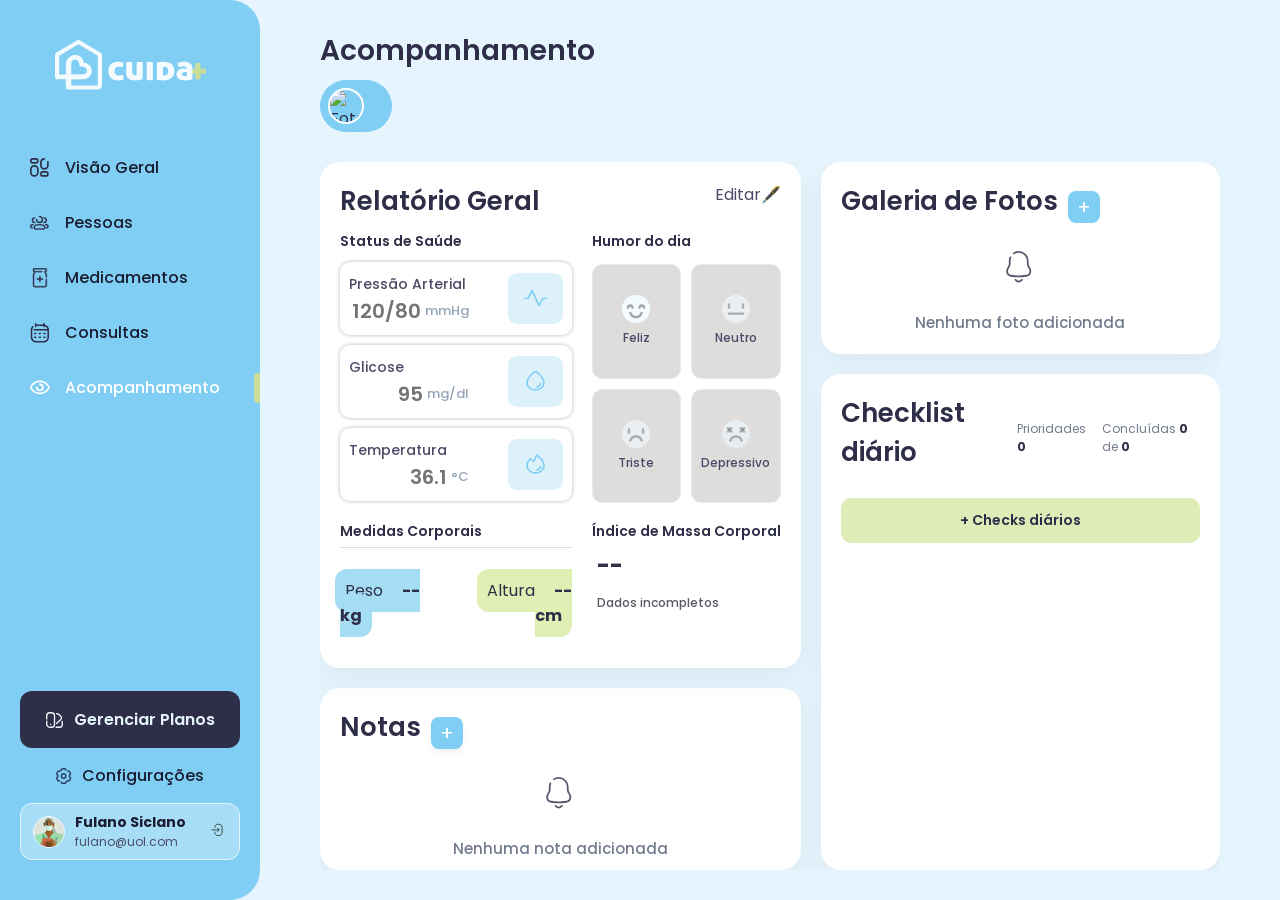
==== commit 787531d3: "estruturaParcial" ====
--- a/acompanhamentos.html
+++ b/acompanhamentos.html
@@ -1,18 +1,20 @@
 <!DOCTYPE html>
 <html lang="pt-BR">
+
 <head>
     <meta charset="UTF-8">
     <meta name="viewport" content="width=device-width, initial-scale=1.0">
     <title>Cuida+ | Acompanhamento</title>
     <link rel="stylesheet" href="style.css">
 </head>
+
 <body class="painel">
- 
+
     <aside class="barra-lateral">
         <header class="logotipo">
             <img src="assets/icons/logo.svg" alt="Logotipo Cuida+">
         </header>
- 
+
         <nav class="menu-navegacao">
             <ul>
                 <li>
@@ -47,18 +49,18 @@
                 </li>
             </ul>
         </nav>
- 
+
         <section class="rodape-lateral">
             <a href="#" class="botao-escuro gerenciarPlanos">
                 <img src="assets/icons/gerenciar-planos.svg" alt="Ícone Gerenciar Planos">
                 <span>Gerenciar Planos</span>
             </a>
- 
+
             <a href="#configuracoes" class="link-configuracoes">
                 <img src="assets/icons/configuracoes.svg" alt="Ícone Configurações">
                 <span>Configurações</span>
             </a>
- 
+
             <section class="perfil-usuario">
                 <figure class="informacoes-usuario">
                     <img src="assets/images/avatar.png" alt="Foto de perfil do usuário" class="perfil">
@@ -68,19 +70,21 @@
                     </figcaption>
                 </figure>
                 <a href="login.html" class="botao-sair" title="Sair da conta">
-                    <button style="border: none; background:transparent;"><img src="assets/icons/logout.svg" alt="Ícone Sair" class="sair"></button>
+                    <button style="border: none; background:transparent;"><img src="assets/icons/logout.svg"
+                            alt="Ícone Sair" class="sair"></button>
                 </a>
             </section>
         </section>
     </aside>
- 
+
     <main class="conteudo-principal">
         <header class="cabecalho-topo">
             <div class="titulos-cabecalho">
                 <h1>Acompanhamento</h1>
                 <!-- Chip com dados do idoso carregado via JS -->
                 <div class="chip-idoso" id="chipIdoso" hidden>
-                    <img src="assets/images/avatar-idoso.png" alt="Foto do idoso" class="chip-idoso__foto" id="chipIdosoFoto">
+                    <img src="assets/images/avatar-idoso.png" alt="Foto do idoso" class="chip-idoso__foto"
+                        id="chipIdosoFoto">
                     <div class="chip-idoso__info">
                         <strong class="chip-idoso__nome" id="chipIdosoNome"></strong>
                         <span class="chip-idoso__idade" id="chipIdosoIdade"></span>
@@ -88,14 +92,16 @@
                 </div>
             </div>
         </header>
- 
+
         <!-- Grade principal: Relatório (col 1, rows 1-2), Notas (col 2 row 1), Checklist (col 2 row 2) -->
         <section class="painel-acompanhamento">
- 
+
             <!-- RELATÓRIO GERAL -->
             <article class="area-conteudo-acompanhamento" id="relatorio">
-                <header><h2>Relatório Geral</h2></header>
-                
+                <div id="titulo-relatorio">
+                    <h2>Relatório Geral</h2> <a href="#">Editar🖋️</a>
+                </div>
+
                 <div id="relatorioVazio" style="display: none; text-align: center; padding: 20px;">
                     <img src="assets/icons/sino.svg" alt="Ícone de Sino" class="icone-sino">
                     <h3>Nenhum Idoso</h3>
@@ -103,57 +109,76 @@
                 </div>
 
                 <div id="relatorioConteudo" class="relatorio-grid-container">
-                    
+
                     <div class="quadrante-relatorio secao-saude-box">
                         <div>
                             <span class="titulo-quadrante">Status de Saúde</span>
-                            <span class="subtitulo-quadrante" style="display: block; margin-bottom: 12px;">Preencha e gerencie o histórico de acompanhamento clínico diário.</span>
-                        </div>
-                        
+                        </div>
+
                         <div class="grupo-inputs-saude-vias">
                             <div class="linha-saude-item">
-                                <span class="label-saude-item">Pressão Arterial</span>
-                                <div class="campo-saude-sufixo">
-                                    <input type="number" id="saudePressao" placeholder="120/80">
-                                    <span class="sufixo-saude">mmHg</span>
+                                <div class="conteiner-medidores-saude">
+                                    <span class="label-saude-item">
+                                        Pressão Arterial
+                                    </span>
+                                    <div class="campo-saude-sufixo">
+                                        <input type="number" id="saudePressao" placeholder="120/80">
+                                        <span class="sufixo-saude">mmHg</span>
+                                    </div>
+                                </div>
+
+                                <div class="img-saude-medidores">
+                                    <img src="imagens/Pulse.svg" alt="simbolo pressão arterial">
                                 </div>
                             </div>
 
                             <div class="linha-saude-item">
-                                <span class="label-saude-item">Glicose</span>
-                                <div class="campo-saude-sufixo">
-                                    <input type="number" id="saudeGlicose" placeholder="95">
-                                    <span class="sufixo-saude">mg/dl</span>
+                                <div class="conteiner-medidores-saude">
+                                    <span class="label-saude-item">Glicose</span>
+                                    <div class="campo-saude-sufixo">
+                                        <input type="number" id="saudeGlicose" placeholder="95">
+                                        <span class="sufixo-saude">mg/dl</span>
+                                    </div>
+                                </div>
+
+                                <div class="img-saude-medidores">
+                                    <img src="imagens/Drop.svg" alt="simbolo pressão arterial">
                                 </div>
                             </div>
 
                             <div class="linha-saude-item">
-                                <span class="label-saude-item">Temperatura</span>
+                                <div class="conteiner-medidores-saude">
+                                    <span class="label-saude-item">Temperatura</span>
                                 <div class="campo-saude-sufixo">
                                     <input type="number" id="saudeTemperatura" placeholder="36.1">
                                     <span class="sufixo-saude">°C</span>
                                 </div>
-                            </div>
-                        </div>
-                        
+                                </div>
+                                
+                                <div class="img-saude-medidores">
+                                    <img src="imagens/Fire.svg" alt="simbolo pressão arterial">
+                                </div>
+                            </div>
+                        </div>
+
                     </div>
 
                     <div class="quadrante-relatorio secao-humor-box">
                         <span class="titulo-quadrante" style="margin-bottom: 12px;">Humor do dia</span>
                         <div class="grade-humor-2x2">
-                            <button class="btn-humor-card" data-humor="feliz" title="Feliz">
+                            <button class="btn-humor-card" id="feliz" data-humor="feliz" title="Feliz">
                                 <img src="assets/icons/feliz.svg" alt="Feliz">
                                 <span>Feliz</span>
                             </button>
-                            <button class="btn-humor-card" data-humor="neutro" title="Neutro">
+                            <button class="btn-humor-card" id="neutro" data-humor="neutro" title="Neutro">
                                 <img src="assets/icons/neutro.svg" alt="Neutro">
                                 <span>Neutro</span>
                             </button>
-                            <button class="btn-humor-card" data-humor="triste" title="Triste">
+                            <button class="btn-humor-card" id="triste"data-humor="triste" title="Triste">
                                 <img src="assets/icons/triste.svg" alt="Triste">
                                 <span>Triste</span>
                             </button>
-                            <button class="btn-humor-card" data-humor="depressivo" title="Depressivo">
+                            <button class="btn-humor-card" id="depressivo" data-humor="depressivo" title="Depressivo">
                                 <img src="assets/icons/depressivo.svg" alt="Depressivo">
                                 <span>Depressivo</span>
                             </button>
@@ -184,7 +209,7 @@
 
                 </div>
             </article>
- 
+
             <!-- GALERIA DE FOTOS -->
             <article class="area-conteudo-acompanhamento area-conteudo-acompanhamento--coluna" id="galeria">
                 <header class="painel-header">
@@ -192,7 +217,7 @@
                     <button class="botao-adicionar-galeria" id="btnAdicionarFoto" title="Adicionar foto">+</button>
                     <input type="file" id="inputFoto" accept="image/*" hidden>
                 </header>
- 
+
                 <!-- Área de conteúdo que cresce -->
                 <div class="painel-corpo" id="galeriaCorp">
                     <!-- Estado vazio -->
@@ -200,19 +225,19 @@
                         <img src="assets/icons/sino.svg" alt="Ícone de Sino" class="icone-sino">
                         <h3>Nenhuma foto adicionada</h3>
                     </div>
- 
+
                     <!-- Grid de fotos -->
                     <ul class="galeria-grid" id="galeriaGrid" hidden></ul>
                 </div>
             </article>
- 
+
             <!-- NOTAS -->
             <article class="area-conteudo-acompanhamento area-conteudo-acompanhamento--coluna" id="notas">
                 <header class="painel-header">
                     <h2>Notas</h2>
                     <button class="botao-adicionar-nota" id="btnAdicionarNota" title="Adicionar nota">+</button>
                 </header>
- 
+
                 <!-- Área de conteúdo que cresce -->
                 <div class="painel-corpo" id="notasCorp">
                     <!-- Estado vazio -->
@@ -220,31 +245,32 @@
                         <img src="assets/icons/sino.svg" alt="Ícone de Sino" class="icone-sino">
                         <h3>Nenhuma nota adicionada</h3>
                     </div>
- 
+
                     <!-- Lista de notas -->
                     <ul class="notas-lista" id="notasLista" hidden></ul>
                 </div>
             </article>
- 
+
             <!-- CHECKLIST DIÁRIO -->
             <article class="area-conteudo-acompanhamento" id="checklist">
                 <header>
                     <h2>Checklist diário</h2>
                     <div class="checklist-resumo">
                         <span>Prioridades <strong id="checkTotal">0</strong></span>
-                        <span>Concluídas <strong id="checkConcluidas">0</strong> de <strong id="checkTotalRepeat">0</strong></span>
+                        <span>Concluídas <strong id="checkConcluidas">0</strong> de <strong
+                                id="checkTotalRepeat">0</strong></span>
                     </div>
                 </header>
- 
+
                 <div class="checklist-corpo">
                     <button class="checklist-btn-adicionar" id="btnAdicionarCheck">+ Checks diários</button>
                     <ul class="checklist-lista" id="checkLista"></ul>
                 </div>
             </article>
- 
+
         </section>
     </main>
- 
+
     <!-- =============================================
          MODAL: ADICIONAR NOTA
          ============================================= -->
@@ -271,7 +297,7 @@
             </div>
         </div>
     </div>
- 
+
     <!-- =============================================
          MODAL: ADICIONAR CHECK
          ============================================= -->
@@ -290,7 +316,8 @@
             </div>
         </div>
     </div>
- 
+
     <script src="acompanhamentos.js"></script>
 </body>
+
 </html>
--- a/style.css
+++ b/style.css
@@ -6,6 +6,7 @@
     box-sizing: border-box;
     font-family: 'Poppins', sans-serif;
 }
+
 body.painel {
     display: flex;
     height: 100vh;
@@ -13,6 +14,7 @@
     background-color: #E6F5FD;
     color: #2E2E48;
 }
+
 .barra-lateral {
     width: 260px;
     background-color: #80CEF4;
@@ -23,23 +25,28 @@
     position: relative;
     z-index: 10;
 }
+
 .logotipo {
     padding: 0 25px;
     margin: 0 0 50px 30px;
     display: flex;
     align-items: center;
 }
+
 .logotipo img {
     height: 50px;
 }
+
 .menu-navegacao ul {
     list-style: none;
     flex-grow: 1;
 }
+
 .menu-navegacao li {
     position: relative;
     padding: 0;
 }
+
 .menu-navegacao a {
     display: flex;
     align-items: center;
@@ -50,17 +57,21 @@
     font-size: 16px;
     font-weight: 500;
 }
+
 .menu-navegacao li img {
     width: 20px;
     height: 20px;
     margin-right: 15px;
 }
+
 .menu-navegacao li.selecionado a {
     color: #FFFFFF;
 }
+
 .menu-navegacao li.selecionado img {
     filter: brightness(0) invert(1);
 }
+
 .menu-navegacao li.selecionado::after {
     content: "";
     display: block;
@@ -74,6 +85,7 @@
     border-radius: 4px 0 0 4px;
     z-index: 11;
 }
+
 .rodape-lateral {
     margin-top: auto;
     padding: 0 20px 20px 20px;
@@ -81,6 +93,7 @@
     flex-direction: column;
     gap: 15px;
 }
+
 .botao-escuro {
     background-color: #2E2E48;
     color: #E6F5FD;
@@ -96,12 +109,15 @@
     transition: background 0.3s;
     text-decoration: none;
 }
+
 .botao-escuro img {
     margin-right: 10px;
 }
+
 .gerenciarPlanos {
     width: 100%;
 }
+
 .link-configuracoes {
     display: flex;
     justify-content: center;
@@ -111,10 +127,12 @@
     color: #1A1C30;
     text-decoration: none;
 }
+
 .link-configuracoes img {
     width: 16px;
     margin-right: 10px;
 }
+
 .perfil-usuario {
     display: flex;
     align-items: center;
@@ -124,11 +142,13 @@
     padding: 8px 12px;
     border-radius: 12px;
 }
+
 .informacoes-usuario {
     display: flex;
     align-items: center;
     margin: 0;
 }
+
 .perfil {
     width: 32px;
     height: 32px;
@@ -136,19 +156,23 @@
     margin-right: 10px;
     object-fit: cover;
 }
+
 .detalhes-usuario {
     display: flex;
     flex-direction: column;
 }
+
 .nome-usuario {
     font-size: 14px;
     font-weight: 700;
     color: #1A1C30;
 }
+
 .email-usuario {
     font-size: 12px;
     color: #4B4F67;
 }
+
 .botao-sair {
     background: none;
     border: none;
@@ -156,35 +180,42 @@
     text-decoration: none;
     transition: transform 0.3 ease;
 }
-.botao-sair button:hover{
+
+.botao-sair button:hover {
     cursor: pointer;
     transform: scale(1.3);
 }
+
 .sair {
     width: 18px;
 }
+
 .conteudo-principal {
     flex: 1;
     padding: 30px 60px;
     display: flex;
     flex-direction: column;
 }
+
 .cabecalho-topo {
     display: flex;
     justify-content: space-between;
     align-items: center;
     margin-bottom: 30px;
 }
+
 .cabecalho-topo h1 {
     font-size: 28px;
     color: #2E2E48;
     font-weight: 600;
 }
+
 .titulos-cabecalho p {
     font-size: 18px;
     color: #727B8E;
     margin-top: 4px;
 }
+
 .botao-emergencia {
     padding: 18px 36px;
     font-size: 18px;
@@ -192,9 +223,11 @@
     width: 260px;
     height: 60px;
 }
+
 .botao-emergencia img {
     width: 26px;
 }
+
 .botao-adicionar {
     background-color: #CBDD98;
     color: #182000;
@@ -212,11 +245,13 @@
     width: 260px;
     height: 60px;
 }
+
 .botao-adicionar img {
     width: 20px;
     height: 20px;
     margin-right: 10px;
 }
+
 .area-conteudo {
     flex: 1;
     background-color: #FFFFFF;
@@ -228,6 +263,7 @@
     padding: 40px;
     overflow: hidden;
 }
+
 .cartao-vazio {
     display: flex;
     flex-direction: column;
@@ -236,26 +272,30 @@
     text-align: center;
     max-width: 600px;
     width: 100%;
-    
-}
+
+}
+
 .icone-sino {
     width: 32px;
     height: 32px;
     margin-bottom: 20px;
     opacity: 0.8;
 }
+
 h2 {
     font-size: 26px;
     color: #2E2E48;
     font-weight: 600;
     margin-bottom: 10px;
 }
+
 h3 {
     font-size: 22px;
     color: #2E2E48;
     font-weight: 600;
     margin-bottom: 10px;
 }
+
 .cartao-vazio p {
     font-size: 18px;
     color: #727B8E;
@@ -268,10 +308,12 @@
     gap: 20px;
     height: 90%;
 }
+
 #idoso {
     grid-column: span 2;
     padding: 70px 20px 20px 20px;
 }
+
 .area-conteudo-pessoas {
     background-color: #FFFFFF;
     border-radius: 20px;
@@ -282,29 +324,36 @@
     flex-direction: column;
     position: relative;
 }
+
 .area-conteudo-pessoas header {
     position: absolute;
     top: 20px;
     left: 25px;
 }
+
 .area-conteudo-pessoas p {
     font-size: 18px;
     color: #727B8E;
     margin-top: 4px;
 }
+
 #familiar header {
     width: 100%;
     display: block;
     align-items: flex-start;
-    
-}
+
+}
+
 #familiar {
     display: flex;
     flex-direction: column;
     justify-content: flex-start;
-    align-items: center; /* Faz os filhos ocuparem toda a largura disponível */
-    padding: 24px;        /* Espaçamento interno controlado, sem empurrar tudo */
-}
+    align-items: center;
+    /* Faz os filhos ocuparem toda a largura disponível */
+    padding: 24px;
+    /* Espaçamento interno controlado, sem empurrar tudo */
+}
+
 #familiar section {
     margin-top: 50px;
     display: flex;
@@ -317,15 +366,17 @@
 
 }
 
-#cuidador{
+#cuidador {
     padding: 70px 20px 20px 20px;
 }
+
 .area-conteudo-pessoas footer {
     color: #727B8E;
     position: absolute;
     bottom: 20px;
     right: 30%;
 }
+
 .area-conteudo-pessoas footer ul li {
     display: inline;
     margin: 10px;
@@ -337,26 +388,31 @@
     align-items: center;
     margin-bottom: 20px;
 }
+
 .seletor-mes {
     display: flex;
     align-items: center;
     gap: 8px;
     cursor: pointer;
 }
+
 .mes-atual {
     font-size: 16px;
     font-weight: 500;
     color: #2E2E48;
 }
+
 .icone-dropdown {
     width: 14px;
     height: 14px;
     opacity: 0.6;
 }
+
 .navegacao-mes {
     display: flex;
     gap: 8px;
 }
+
 .btn-mes {
     width: 32px;
     height: 32px;
@@ -372,6 +428,7 @@
     transition: background 0.2s, color 0.2s;
     line-height: 1;
 }
+
 .btn-mes:hover {
     background-color: rgba(0, 0, 0, 0.06);
     color: #2E2E48;
@@ -379,26 +436,87 @@
 
 .painel-acompanhamento {
     display: grid;
-    grid-template-columns: 2fr 1fr;
     gap: 20px;
     height: 90%;
-    grid-template-rows: auto auto auto;
+    grid-template-areas:
+        "relatorio galeria"
+        "relatorio checklist"
+        "notas checklist";
     overflow-y: auto;
 }
+
 #relatorio {
-    grid-column: 1;
-    grid-row: span 2;
-    padding: 30px;
-    
-}
+    grid-area: relatorio;
+    display: flex;
+    padding: 20px;
+    flex-direction: column;
+    align-items: center;
+    justify-content: space-between;
+    position: relative;
+}
+
+#relatorioConteudo {
+    width: 100%;
+    display: grid;
+    grid-template-areas:
+        "saude humor"
+        "saude humor"
+        "medidas imc";
+    grid-gap: 20px;
+}
+
+#secao-saude-box {
+    display: flex;
+    width: 50%;
+    grid-area: saude;
+}
+
+#secao-humor-box {
+    display: flex;
+    width: 50%;
+    grid-area: humor;
+}
+
+#secao-medidas-box {
+    display: flex;
+    width: 50%;
+    grid-area: medidas;
+}
+
+#secao-imc-box {
+    width: 50%;
+    display: flex;
+    grid-area: imc;
+}
+
+#relatorio #titulo-relatorio {
+    display: flex;
+    justify-content: space-between;
+    width: 100%;
+}
+#relatorio #titulo-relatorio a {
+    color: #4A4A68;
+    text-decoration: none;
+}
+#relatorio #titulo-relatorio a:hover{
+    color: black;
+    text-decoration: none;
+}
+
+#galeria {
+    grid-area: galeria;
+}
+
 #notas {
-    grid-column: 2;
-    grid-row: span 1;
-}
+    grid-area: notas;
+}
+
 #checklist {
-    grid-column: 2;
-    grid-row: 2;
-}
+    grid-area: checklist;
+}
+
+
+
 .area-conteudo-acompanhamento {
     background-color: #FFFFFF;
     border-radius: 20px;
@@ -407,18 +525,19 @@
     justify-content: center;
     align-items: center;
     flex-direction: column;
-    position: relative;
-}
+}
+
 .area-conteudo-acompanhamento p {
     font-size: 18px;
     color: #727B8E;
     margin-top: 4px;
 }
-.area-conteudo-acompanhamento header {
-    position: absolute;
+
+.area-conteudo-acompanhamento div {
     top: 20px;
     left: 25px;
 }
+
 #checklist button {
     font-size: 16px;
     background-color: #80CEF4;
@@ -429,6 +548,7 @@
     cursor: pointer;
     width: 100%;
 }
+
 .botao-adicionar-nota {
     background-color: #80CEF4;
     color: #FFFFFF;
@@ -459,6 +579,7 @@
     height: 60px;
     gap: 10px;
 }
+
 .superior img {
     width: 20px;
     height: 20px;
@@ -489,6 +610,7 @@
     opacity: 0;
     transition: opacity 0.2s ease-in-out;
 }
+
 .modal-overlay.visivel {
     display: flex;
     opacity: 1;
@@ -506,6 +628,7 @@
 .form-header {
     position: relative;
 }
+
 .form-header h1 {
     background-color: #c8dfa1;
     color: #2E2E48;
@@ -514,6 +637,7 @@
     font-weight: bold;
     font-size: 18px;
 }
+
 .btn-fechar {
     position: absolute;
     right: 20px;
@@ -540,12 +664,14 @@
     flex-direction: column;
     width: 100%;
 }
+
 .inputs label {
     font-size: 14px;
     font-weight: 500;
     color: #2E2E48;
     margin-bottom: 6px;
 }
+
 .inputs input,
 .inputs textarea {
     border: 1px solid #cbd5e1;
@@ -558,21 +684,43 @@
     font-family: 'Poppins', sans-serif;
     transition: border-color 0.2s;
 }
+
 .inputs input:focus,
 .inputs textarea:focus {
     border-color: #80CEF4;
 }
+
 .inputs input.campo-erro {
     border-color: #e07b7b;
 }
 
-.col-span-full { grid-column: span 12; }
-.col-5         { grid-column: span 5; }
-.col-4         { grid-column: span 4; }
-.col-2         { grid-column: span 2; }
-.col-7         { grid-column: span 7; }
-.col-6         { grid-column: span 6; }
-.col-8         { grid-column: span 8; }
+.col-span-full {
+    grid-column: span 12;
+}
+
+.col-5 {
+    grid-column: span 5;
+}
+
+.col-4 {
+    grid-column: span 4;
+}
+
+.col-2 {
+    grid-column: span 2;
+}
+
+.col-7 {
+    grid-column: span 7;
+}
+
+.col-6 {
+    grid-column: span 6;
+}
+
+.col-8 {
+    grid-column: span 8;
+}
 
 .column-left,
 .coluna-esq {
@@ -581,6 +729,7 @@
     flex-direction: column;
     gap: 16px;
 }
+
 .column-right,
 .coluna-dir {
     grid-column: span 5;
@@ -607,6 +756,7 @@
     box-shadow: 0 4px 6px rgba(124, 209, 249, 0.3);
     width: 100%;
 }
+
 .btn-anexos img {
     position: relative;
     top: 6px;
@@ -623,6 +773,7 @@
     margin-top: 15px;
     padding-bottom: 24px;
 }
+
 .btn-confirmar {
     background-color: #c8dfa1;
     color: #2E2E48;
@@ -635,6 +786,7 @@
     cursor: pointer;
     transition: background 0.2s;
 }
+
 .btn-confirmar:hover {
     background-color: #b9cc7a;
 }
@@ -661,7 +813,7 @@
     width: 90%;
     max-width: 600px;
     height: auto;
-    box-shadow: 0 10px 30px rgba(0,0,0,0.2);
+    box-shadow: 0 10px 30px rgba(0, 0, 0, 0.2);
     overflow: hidden;
     position: fixed;
     top: 50%;
@@ -669,9 +821,11 @@
     transform: translate(-50%, -50%);
     margin: 0;
 }
+
 .modal-container::backdrop {
     background: rgba(0, 0, 0, 0.5);
 }
+
 .modal-container .header-fami {
     background-color: #c8dfa1;
     padding: 20px;
@@ -682,6 +836,7 @@
     margin-top: -20px;
     margin-left: -25px;
 }
+
 .modal-container .header-fami h2 {
     justify-content: center;
     align-items: center;
@@ -689,6 +844,7 @@
     font-size: 18px;
     margin: 0;
 }
+
 .modal-container .btn-close {
     position: absolute;
     right: 20px;
@@ -702,6 +858,7 @@
     padding-right: 20px;
     margin: 0;
 }
+
 .modal-container form.modal-caixa {
     padding: 30px;
     display: flex;
@@ -710,6 +867,7 @@
     margin: 0;
     background: transparent;
 }
+
 .modal-container article.input-linha {
     display: flex;
     flex-direction: row;
@@ -721,6 +879,7 @@
     width: 100%;
     box-shadow: none;
 }
+
 .modal-container p.input-group {
     display: flex;
     flex-direction: column;
@@ -730,7 +889,11 @@
     padding: 0;
     background: transparent;
 }
-.modal-container .flex-grow { flex: 2; }
+
+.modal-container .flex-grow {
+    flex: 2;
+}
+
 .modal-container label {
     font-weight: bold;
     font-size: 0.9rem;
@@ -739,6 +902,7 @@
     margin: 0;
     background: none;
 }
+
 .modal-container input {
     padding: 12px;
     border: 1px solid #cbd5e1;
@@ -748,6 +912,7 @@
     box-sizing: border-box;
     margin: 0;
 }
+
 .modal-container .btn-confirmar {
     background-color: #c8dfa1;
     border: none;
@@ -756,10 +921,11 @@
     font-weight: bold;
     color: #FFFFFF;
     cursor: pointer;
-    box-shadow: 0 4px 6px rgba(0,0,0,0.1);
+    box-shadow: 0 4px 6px rgba(0, 0, 0, 0.1);
     transition: opacity 0.2s;
     font-size: 1rem;
 }
+
 .modal-container footer {
     margin-top: 20px;
     display: flex;
@@ -778,6 +944,7 @@
     margin: 0;
     padding: 0;
 }
+
 .modal-overlay-cuidador {
     position: fixed;
     top: 0;
@@ -792,10 +959,12 @@
     opacity: 0;
     transition: opacity 0.2s ease-in-out;
 }
+
 .modal-overlay-cuidador.visivel {
     display: flex;
     opacity: 1;
 }
+
 .cartao-cuidador {
     background-color: #FFFFFF;
     border-radius: 24px;
@@ -808,12 +977,14 @@
     flex-direction: column;
     position: relative;
 }
+
 .form-header-cuidador {
     position: relative;
     width: 100%;
     margin-top: -20px;
     margin-left: -25px;
 }
+
 .form-header-cuidador h1 {
     background-color: #c8dfa1;
     color: #2E2E48;
@@ -822,6 +993,7 @@
     font-size: 18px;
     margin: 0;
 }
+
 .btn-fechar-cuidador {
     position: absolute;
     right: 20px;
@@ -835,6 +1007,7 @@
     padding: 0;
     margin: 0;
 }
+
 .formulario-cuidador {
     padding: 24px 30px;
     display: grid;
@@ -844,11 +1017,13 @@
     overflow-y: auto;
     margin: 60px 30px 120px;
 }
+
 .btn-enviar-container {
     display: flex;
     align-items: flex-end;
     padding-bottom: 2px;
 }
+
 .btn-enviar {
     background-color: #c8dfa1;
     color: white;
@@ -857,8 +1032,9 @@
     padding: 12px;
     font-weight: bold;
     cursor: pointer;
-    box-shadow: 0 4px 6px rgba(0,0,0,0.1);
-}
+    box-shadow: 0 4px 6px rgba(0, 0, 0, 0.1);
+}
+
 .form-footer-cuidador {
     display: flex;
     justify-content: center;
@@ -868,6 +1044,7 @@
     position: relative;
     flex-shrink: 0;
 }
+
 .btn-confirmar-cuidador {
     background-color: #c8dfa1;
     color: #FFFFFF;
@@ -902,45 +1079,53 @@
     padding: 20px;
     min-width: 260px;
     flex: 0 0 auto;
-    box-shadow: 0 2px 8px rgba(0,0,0,0.06);
-}
+    box-shadow: 0 2px 8px rgba(0, 0, 0, 0.06);
+}
+
 .card-idoso-avatar img {
     width: 72px;
     height: 72px;
     border-radius: 50%;
     object-fit: cover;
 }
+
 .card-idoso-info {
     display: flex;
     flex-direction: column;
     gap: 4px;
 }
+
 .card-idoso-nome {
     font-size: 1.15rem;
     font-weight: 700;
     color: #2E2E48;
 }
+
 .card-idoso-idade {
     font-size: 0.82rem;
     color: #6b7280;
 }
+
 .card-idoso-comorbidades {
     display: flex;
     flex-direction: column;
     gap: 6px;
     margin-top: 6px;
 }
+
 .label-comorbidades {
     font-size: 0.75rem;
     color: #9ca3af;
     text-transform: uppercase;
     letter-spacing: 0.04em;
 }
+
 .tags {
     display: flex;
     flex-wrap: wrap;
     gap: 6px;
 }
+
 .tag-comorbidade {
     background: #d7e9b9;
     color: #2E2E48;
@@ -953,6 +1138,7 @@
 .lista-cuidadores {
     flex-direction: row;
 }
+
 .card-cuidador {
     display: flex;
     flex-direction: column;
@@ -966,30 +1152,36 @@
     color: #fff;
     box-shadow: 0 4px 12px rgba(0, 0, 0, 0.3);
 }
+
 .card-cuidador-topo {
     display: flex;
     align-items: center;
     gap: 12px;
 }
+
 .card-cuidador-avatar {
     width: 52px;
     height: 52px;
     border-radius: 50%;
     object-fit: cover;
-    border: 2px solid rgba(255,255,255,0.6);
-}
+    border: 2px solid rgba(255, 255, 255, 0.6);
+}
+
 .card-cuidador-info {
     display: flex;
     flex-direction: column;
 }
+
 .card-cuidador-nome {
     font-size: 1rem;
     font-weight: 700;
 }
+
 .card-cuidador-idade {
     font-size: 0.8rem;
     opacity: 0.85;
 }
+
 .card-cuidador-detalhes {
     list-style: none;
     padding: 0;
@@ -999,9 +1191,11 @@
     flex-direction: column;
     gap: 4px;
 }
+
 .card-cuidador-detalhes li span {
     font-weight: 600;
 }
+
 .card-cuidador-id {
     background: #c8dfa1;
     border-radius: 8px;
@@ -1018,11 +1212,12 @@
     flex-direction: column;
     gap: 10px;
     width: 100%;
-    
+
     max-height: 260px;
     overflow-y: auto;
-    
-}
+
+}
+
 #familiar .familiar-modelo-estatico,
 .card-familiar {
     display: flex;
@@ -1031,13 +1226,20 @@
     border-radius: 50px;
     padding: 12px 20px;
     width: 100%;
-    margin-bottom: 12px; /* Cria o espaçamento perfeito entre o Fulano e os de baixo */
+    margin-bottom: 12px;
+    /* Cria o espaçamento perfeito entre o Fulano e os de baixo */
     box-sizing: border-box;
     box-shadow: 0 4px 10px rgba(0, 0, 0, 0.08);
     position: relative;
 }
-.familiar-admin    { background: #c8e6a0; }
-.familiar-observador { background: #a8d8f0; }
+
+.familiar-admin {
+    background: #c8e6a0;
+}
+
+.familiar-observador {
+    background: #a8d8f0;
+}
 
 #familiar .familiar-modelo-estatico img,
 .card-familiar-avatar {
@@ -1048,17 +1250,20 @@
     margin: 0;
     flex-shrink: 0;
 }
+
 .card-familiar-info {
     display: flex;
     flex-direction: column;
     justify-content: center;
     gap: 2px;
 }
+
 .card-familiar-info strong {
     font-size: 0.95rem;
     font-weight: 600;
     color: #1a1a2e;
 }
+
 .card-familiar-info span {
     font-size: 0.75rem;
     color: #4b5563;
@@ -1073,11 +1278,13 @@
     max-height: 92vh;
     overflow-y: auto;
 }
+
 .consulta-datetime {
     display: flex;
     gap: 16px;
     align-items: flex-start;
 }
+
 .consulta-calendario-wrap,
 .consulta-horario-wrap {
     flex: 1;
@@ -1085,12 +1292,14 @@
     flex-direction: column;
     gap: 8px;
 }
-.consulta-calendario-wrap > label,
-.consulta-horario-wrap > label {
+
+.consulta-calendario-wrap>label,
+.consulta-horario-wrap>label {
     font-size: 14px;
     font-weight: 500;
     color: #2E2E48;
 }
+
 .btn-dia {
     width: 32px;
     height: 32px;
@@ -1106,33 +1315,39 @@
     transition: background 0.2s, color 0.2s;
     line-height: 1;
 }
+
 .btn-dia:hover {
     background-color: rgba(0, 0, 0, 0.06);
     color: #2E2E48;
 }
+
 .calendario-inline {
     background: #80CEF4;
     border-radius: 16px;
     padding: 14px;
     user-select: none;
 }
+
 .cal-inline-header {
     display: flex;
     justify-content: space-between;
     align-items: center;
     margin-bottom: 10px;
 }
+
 .cal-inline-mes {
     font-size: 13px;
     font-weight: 700;
     color: #fff;
 }
+
 .cal-inline-nav {
     display: flex;
     gap: 4px;
 }
+
 .cal-inline-btn {
-    background: rgba(255,255,255,0.25);
+    background: rgba(255, 255, 255, 0.25);
     border: none;
     border-radius: 6px;
     width: 24px;
@@ -1147,19 +1362,25 @@
     font-family: 'Poppins', sans-serif;
     line-height: 1;
 }
-.cal-inline-btn:hover { background: rgba(255,255,255,0.4); }
+
+.cal-inline-btn:hover {
+    background: rgba(255, 255, 255, 0.4);
+}
+
 .cal-inline-grid {
     display: grid;
     grid-template-columns: repeat(7, 1fr);
     gap: 3px;
     text-align: center;
 }
+
 .cal-inline-diasemana {
     font-size: 9px;
     font-weight: 700;
-    color: rgba(255,255,255,0.7);
+    color: rgba(255, 255, 255, 0.7);
     padding: 4px 0;
 }
+
 .cal-inline-dia {
     font-size: 12px;
     font-weight: 500;
@@ -1169,13 +1390,21 @@
     cursor: pointer;
     transition: background 0.15s;
 }
-.cal-inline-dia:hover { background: rgba(255,255,255,0.25); }
+
+.cal-inline-dia:hover {
+    background: rgba(255, 255, 255, 0.25);
+}
+
 .cal-inline-dia.selecionado {
     background: #CBDD98;
     color: #2E2E48;
     font-weight: 700;
 }
-.cal-inline-dia.vazio { cursor: default; }
+
+.cal-inline-dia.vazio {
+    cursor: default;
+}
+
 .seletor-horario-drum {
     background: #CBDD98;
     border-radius: 16px;
@@ -1183,6 +1412,7 @@
     overflow: hidden;
     height: 160px;
 }
+
 .drum-col {
     flex: 1;
     overflow-y: auto;
@@ -1192,11 +1422,15 @@
     align-items: center;
     padding: 4px 0;
 }
-.drum-col::-webkit-scrollbar { display: none; }
+
+.drum-col::-webkit-scrollbar {
+    display: none;
+}
+
 .drum-item {
     font-size: 14px;
     font-weight: 500;
-    color: rgba(46,46,72,0.4);
+    color: rgba(46, 46, 72, 0.4);
     padding: 8px 10px;
     cursor: pointer;
     border-radius: 8px;
@@ -1205,17 +1439,20 @@
     text-align: center;
     transition: color 0.15s, font-size 0.15s;
 }
+
 .drum-item.ativo {
     color: #2E2E48;
     font-weight: 700;
     font-size: 16px;
 }
+
 .consulta-toggles {
     display: flex;
     flex-direction: column;
     gap: 10px;
     margin-top: 12px;
 }
+
 .toggle-label {
     display: flex;
     align-items: center;
@@ -1225,13 +1462,20 @@
     color: #2E2E48;
     cursor: pointer;
 }
+
 .toggle-switch {
     position: relative;
     width: 38px;
     height: 22px;
     flex-shrink: 0;
 }
-.toggle-switch input { opacity: 0; width: 0; height: 0; }
+
+.toggle-switch input {
+    opacity: 0;
+    width: 0;
+    height: 0;
+}
+
 .toggle-slider {
     position: absolute;
     inset: 0;
@@ -1240,6 +1484,7 @@
     transition: background 0.25s;
     cursor: pointer;
 }
+
 .toggle-slider::before {
     content: '';
     position: absolute;
@@ -1251,13 +1496,21 @@
     border-radius: 50%;
     transition: transform 0.25s;
 }
-.toggle-switch input:checked + .toggle-slider { background: #80CEF4; }
-.toggle-switch input:checked + .toggle-slider::before { transform: translateX(16px); }
+
+.toggle-switch input:checked+.toggle-slider {
+    background: #80CEF4;
+}
+
+.toggle-switch input:checked+.toggle-slider::before {
+    transform: translateX(16px);
+}
+
 .area-conteudo.com-consultas {
     padding: 0;
     align-items: stretch;
     justify-content: stretch;
 }
+
 .calendario-dia {
     display: flex;
     flex-direction: column;
@@ -1265,6 +1518,7 @@
     height: 100%;
     overflow: hidden;
 }
+
 .cal-dia-header {
     display: flex;
     align-items: center;
@@ -1277,7 +1531,13 @@
     color: #2E2E48;
     flex-shrink: 0;
 }
-.cal-dia-header img { width: 18px; height: 18px; opacity: 0.5; }
+
+.cal-dia-header img {
+    width: 18px;
+    height: 18px;
+    opacity: 0.5;
+}
+
 .cal-dia-corpo {
     flex: 1;
     display: grid;
@@ -1285,12 +1545,14 @@
     overflow-y: auto;
     position: relative;
 }
+
 .cal-horas-col {
     display: flex;
     flex-direction: column;
     border-right: 1px solid #F0F4FA;
     flex-shrink: 0;
 }
+
 .cal-hora-label {
     height: 52px;
     display: flex;
@@ -1302,7 +1564,11 @@
     font-weight: 500;
     flex-shrink: 0;
 }
-.cal-eventos-col { position: relative; }
+
+.cal-eventos-col {
+    position: relative;
+}
+
 .cal-linha-hora {
     position: absolute;
     left: 0;
@@ -1310,6 +1576,7 @@
     height: 1px;
     background-color: #F0F4FA;
 }
+
 .cal-evento {
     position: absolute;
     left: 8px;
@@ -1324,19 +1591,25 @@
     transition: filter 0.15s;
     z-index: 2;
 }
-.cal-evento:hover { filter: brightness(0.91); }
+
+.cal-evento:hover {
+    filter: brightness(0.91);
+}
+
 .cal-evento-nome {
     font-size: 13px;
     font-weight: 600;
-    color: rgba(255,255,255,0.92);
+    color: rgba(255, 255, 255, 0.92);
     letter-spacing: 0.4px;
     text-transform: uppercase;
 }
+
 .cal-evento-hora {
     font-size: 13px;
-    color: rgba(255,255,255,0.75);
+    color: rgba(255, 255, 255, 0.75);
     font-weight: 500;
 }
+
 .cal-legenda {
     display: flex;
     gap: 20px;
@@ -1346,6 +1619,7 @@
     flex-wrap: wrap;
     flex-shrink: 0;
 }
+
 .cal-legenda-item {
     display: flex;
     align-items: center;
@@ -1356,6 +1630,7 @@
     letter-spacing: 0.3px;
     text-transform: uppercase;
 }
+
 .cal-legenda-bolinha {
     width: 8px;
     height: 8px;
@@ -1363,13 +1638,6 @@
     display: inline-block;
     flex-shrink: 0;
 }
-#relatorio {
-    grid-column: 1;
-    grid-row: 1 / 4;
-}
-#galeria { grid-column: 2; grid-row: 1; min-height: 220px; }
-#notas   { grid-column: 2; grid-row: 2; min-height: 220px; }
-#checklist { grid-column: 2; grid-row: 3; min-height: 220px; }
 
 .chip-idoso {
     display: inline-flex;
@@ -1380,6 +1648,7 @@
     padding: 8px 18px 8px 8px;
     margin-top: 8px;
 }
+
 .chip-idoso__foto {
     width: 36px;
     height: 36px;
@@ -1387,19 +1656,30 @@
     object-fit: cover;
     border: 2px solid #fff;
 }
+
 .chip-idoso__info {
     display: flex;
     flex-direction: column;
     line-height: 1.25;
 }
-.chip-idoso__nome { font-size: 14px; font-weight: 700; color: #fff; }
-.chip-idoso__idade { font-size: 12px; color: rgba(255,255,255,0.85); }
+
+.chip-idoso__nome {
+    font-size: 14px;
+    font-weight: 700;
+    color: #fff;
+}
+
+.chip-idoso__idade {
+    font-size: 12px;
+    color: rgba(255, 255, 255, 0.85);
+}
 
 .area-conteudo-acompanhamento#galeria {
     padding: 20px;
     align-items: flex-start;
     justify-content: flex-start;
 }
+
 .botao-adicionar-galeria {
     background-color: #80CEF4;
     color: #fff;
@@ -1417,7 +1697,11 @@
     flex-shrink: 0;
     transition: background 0.2s;
 }
-.botao-adicionar-galeria:hover { background-color: #5bbee8; }
+
+.botao-adicionar-galeria:hover {
+    background-color: #5bbee8;
+}
+
 #galeriaVazia {
     display: flex;
     flex-direction: column;
@@ -1428,7 +1712,14 @@
     gap: 8px;
     padding-top: 16px;
 }
-.galeria-vazia h3 { font-size: 15px; color: #727B8E; font-weight: 500; margin: 0; }
+
+.galeria-vazia h3 {
+    font-size: 15px;
+    color: #727B8E;
+    font-weight: 500;
+    margin: 0;
+}
+
 .galeria-grid {
     list-style: none;
     display: grid;
@@ -1439,13 +1730,24 @@
     align-content: start;
     overflow-y: auto;
 }
-.galeria-item { position: relative; border-radius: 10px; aspect-ratio: 1 / 1; }
-.galeria-item__img { width: 90%; height: 90%; object-fit: cover; }
+
+.galeria-item {
+    position: relative;
+    border-radius: 10px;
+    aspect-ratio: 1 / 1;
+}
+
+.galeria-item__img {
+    width: 90%;
+    height: 90%;
+    object-fit: cover;
+}
+
 .galeria-item__remover {
     position: absolute;
     top: 4px;
     right: 4px;
-    background: rgba(0,0,0,0.55);
+    background: rgba(0, 0, 0, 0.55);
     color: #fff;
     border: none;
     border-radius: 50%;
@@ -1460,13 +1762,17 @@
     opacity: 0;
     transition: opacity 0.15s;
 }
-.galeria-item:hover .galeria-item__remover { opacity: 1; }
+
+.galeria-item:hover .galeria-item__remover {
+    opacity: 1;
+}
 
 .area-conteudo-acompanhamento#notas {
     padding: 20px;
     align-items: flex-start;
     justify-content: flex-start;
 }
+
 .area-conteudo-acompanhamento#notas .botao-adicionar-nota {
     position: static;
     background-color: #80CEF4;
@@ -1487,6 +1793,7 @@
     transition: background 0.2s;
     padding: 0;
 }
+
 #notasVazio {
     display: flex;
     flex-direction: column;
@@ -1497,8 +1804,19 @@
     gap: 8px;
     padding-top: 16px;
 }
-.painel-corpo { text-align: center; margin: auto; }
-.estado-vazio h3 { font-size: 15px; color: #727B8E; font-weight: 500; margin: 0; }
+
+.painel-corpo {
+    text-align: center;
+    margin: auto;
+}
+
+.estado-vazio h3 {
+    font-size: 15px;
+    color: #727B8E;
+    font-weight: 500;
+    margin: 0;
+}
+
 .notas-lista {
     list-style: none;
     display: flex;
@@ -1511,6 +1829,7 @@
     padding-bottom: 4px;
     max-height: 160px;
 }
+
 .nota-card {
     background-color: #FFFDE7;
     border-radius: 12px;
@@ -1522,15 +1841,23 @@
     flex-direction: column;
     gap: 6px;
     font-size: 12px;
-    box-shadow: 0 2px 6px rgba(0,0,0,0.06);
-}
+    box-shadow: 0 2px 6px rgba(0, 0, 0, 0.06);
+}
+
 .nota-card__cabecalho {
     display: flex;
     justify-content: space-between;
     align-items: flex-start;
     gap: 4px;
 }
-.nota-card__titulo { font-size: 12px; font-weight: 700; color: #2E2E48; word-break: break-word; }
+
+.nota-card__titulo {
+    font-size: 12px;
+    font-weight: 700;
+    color: #2E2E48;
+    word-break: break-word;
+}
+
 .nota-card__remover {
     background: none;
     border: none;
@@ -1541,7 +1868,11 @@
     flex-shrink: 0;
     padding: 0 2px;
 }
-.nota-card__remover:hover { color: #e07b7b; }
+
+.nota-card__remover:hover {
+    color: #e07b7b;
+}
+
 #notas .nota-card__texto {
     font-size: 12px;
     text-align: left;
@@ -1549,13 +1880,20 @@
     line-height: 1.2;
     word-break: break-word;
 }
-.nota-card__rodape { font-size: 10px; color: #2E2E48; margin-top: auto; text-align: right; }
+
+.nota-card__rodape {
+    font-size: 10px;
+    color: #2E2E48;
+    margin-top: auto;
+    text-align: right;
+}
 
 .area-conteudo-acompanhamento#checklist {
     padding: 20px;
     align-items: flex-start;
     justify-content: flex-start;
 }
+
 #checklist button.checklist-btn-adicionar {
     font-size: 14px;
     background-color: #deecb7;
@@ -1569,7 +1907,11 @@
     color: #2E2E48;
     transition: background 0.2s;
 }
-#checklist button.checklist-btn-adicionar:hover { background-color: #cfe0a0; }
+
+#checklist button.checklist-btn-adicionar:hover {
+    background-color: #cfe0a0;
+}
+
 .checklist-resumo {
     display: flex;
     gap: 16px;
@@ -1578,7 +1920,11 @@
     align-items: center;
     margin-left: auto;
 }
-.checklist-resumo strong { color: #2E2E48; }
+
+.checklist-resumo strong {
+    color: #2E2E48;
+}
+
 .checklist-corpo {
     display: flex;
     flex-direction: column;
@@ -1588,7 +1934,14 @@
     overflow-y: auto;
     max-height: 200px;
 }
-.checklist-lista { list-style: none; display: flex; flex-direction: column; gap: 8px; }
+
+.checklist-lista {
+    list-style: none;
+    display: flex;
+    flex-direction: column;
+    gap: 8px;
+}
+
 .check-item {
     display: flex;
     align-items: center;
@@ -1599,12 +1952,45 @@
     border: 1px solid #E2E8F0;
     transition: background 0.15s;
 }
-.check-item--concluido { background-color: #EBF5E1; border-color: #CBDD98; }
-.check-item__label { display: flex; align-items: center; gap: 10px; cursor: pointer; flex: 1; }
-.check-item__input { width: 16px; height: 16px; accent-color: #80CEF4; cursor: pointer; flex-shrink: 0; }
-.check-item__texto { font-size: 13px; color: #2E2E48; font-weight: 500; }
-.check-item--concluido .check-item__texto { text-decoration: line-through; color: #888; }
-.check-item__acoes { display: flex; gap: 8px; margin-left: 10px; }
+
+.check-item--concluido {
+    background-color: #EBF5E1;
+    border-color: #CBDD98;
+}
+
+.check-item__label {
+    display: flex;
+    align-items: center;
+    gap: 10px;
+    cursor: pointer;
+    flex: 1;
+}
+
+.check-item__input {
+    width: 16px;
+    height: 16px;
+    accent-color: #80CEF4;
+    cursor: pointer;
+    flex-shrink: 0;
+}
+
+.check-item__texto {
+    font-size: 13px;
+    color: #2E2E48;
+    font-weight: 500;
+}
+
+.check-item--concluido .check-item__texto {
+    text-decoration: line-through;
+    color: #888;
+}
+
+.check-item__acoes {
+    display: flex;
+    gap: 8px;
+    margin-left: 10px;
+}
+
 .check-item__btn-remover {
     background: none;
     border: none;
@@ -1618,84 +2004,257 @@
     background-color: #80CEF4;
 
 }
-.check-item__btn-remover:hover { opacity: 1; }
-.check-item__btn-remover img { width: 14px; height: 14px; }
-.area-conteudo-acompanhamento header { display: flex; align-items: center; }
+
+.check-item__btn-remover:hover {
+    opacity: 1;
+}
+
+.check-item__btn-remover img {
+    width: 14px;
+    height: 14px;
+}
+
+.area-conteudo-acompanhamento header {
+    display: flex;
+    align-items: center;
+}
+
 #galeria header,
 #notas header,
-#checklist header { position: static; width: 100%; margin-bottom: 4px; }
+#checklist header {
+    position: static;
+    width: 100%;
+    margin-bottom: 4px;
+}
+
 #galeria,
-#notas { align-items: flex-start; justify-content: flex-start; padding: 20px; overflow: hidden; }
+#notas {
+    align-items: flex-start;
+    justify-content: flex-start;
+    padding: 20px;
+    overflow: hidden;
+}
+
 #galeria .painel-corpo,
-#notas .painel-corpo { width: 100%; flex: 1; }
+#notas .painel-corpo {
+    width: 100%;
+    flex: 1;
+}
+
 .galeria-grid[hidden],
 .notas-lista[hidden],
-.estado-vazio[hidden] { display: none !important; }
+.estado-vazio[hidden] {
+    display: none !important;
+}
 
 /* RELATÓRIO */
-.btn-humor.ativo { background-color: #28a745; color: white; border-color: #28a745; font-weight: 600; }
+.btn-humor.ativo {
+    background-color: #28a745;
+    color: white;
+    border-color: #28a745;
+    font-weight: 600;
+}
+
 .btn-humor {
-    width: 42px; height: 42px; border-radius: 50%; border: none;
-    background-color: #E6F5FD; font-size: 20px; cursor: pointer;
-    display: flex; align-items: center; justify-content: center; transition: all 0.2s ease;
-}
-#relatorioConteudo { display: grid; grid-template-columns: 1fr 1fr; gap: 20px; margin-top: 15px; }
-#relatorioConteudo > div {
-    background-color: #FFFFFF; border: 1px solid #E2E8F0; border-radius: 12px;
-    padding: 16px; box-shadow: 0 1px 4px black, 0 1px 3px rgba(46,46,72,0.03);
-    transition: transform 0.2s ease, box-shadow 0.2s ease;
-}
-.relatorio-grid-container { display: grid; grid-template-columns: 1fr 1fr; gap: 20px; margin-top: 15px; }
-.quadrante-relatorio {
-    background-color: #FFFFFF; border: 1px solid #E2E8F0; border-radius: 12px;
-    padding: 18px; box-shadow: 0 4px 12px rgba(46,46,72,0.04), 0 1px 3px rgba(46,46,72,0.02);
-    transition: transform 0.2s ease, box-shadow 0.2s ease;
-}
-.quadrante-relatorio:hover { transform: translateY(-2px); box-shadow: 0 6px 16px rgba(46,46,72,0.07), 0 2px 4px rgba(46,46,72,0.03); }
-.secao-saude-box { position: relative; padding-top: 18px; display: flex; flex-direction: column; justify-content: space-between; }
-.titulo-quadrante { font-weight: 600; font-size: 14px; color: #2E2E48; display: block; }
-.subtitulo-quadrante { font-size: 13px; color: #7A7A9A; display: block; line-height: 1.4; }
-.secao-humor-box { display: flex; flex-direction: column; }
-.grade-humor-2x2 { display: grid; grid-template-columns: 1fr 1fr; gap: 12px; width: 100%; flex-grow: 1; }
+    width: 42px;
+    height: 42px;
+    border-radius: 50%;
+    border: none;
+    background-color: #E6F5FD;
+    font-size: 20px;
+    cursor: pointer;
+    display: flex;
+    align-items: center;
+    justify-content: center;
+    transition: all 0.2s ease;
+}
+
+.titulo-quadrante {
+    font-weight: 600;
+    font-size: 14px;
+    color: #2E2E48;
+    display: block;
+}
+
+.grade-humor-2x2 {
+    display: grid;
+    grid-template-columns: 1fr 1fr;
+    grid-template-rows: 1fr 1fr;
+    height: calc(100% - 31px);
+    grid-template-areas: 
+    "feliz neutro "
+    "triste depressivo";
+    gap: 10px;
+    width: 100%;
+}
+#feliz {
+    grid-area: feliz;
+}
+#neutro {
+    grid-area: neutro;
+}
+#triste {
+    grid-area: triste;
+}
+#depressivo {
+    grid-area: depressivo;
+}
+
 .btn-humor-card {
-    background-color: #dfdcdc; border: 1px solid #E2EEF5; border-radius: 10px;
-    padding: 12px 8px; display: flex; flex-direction: column; align-items: center;
-    justify-content: center; gap: 6px; cursor: pointer; transition: all 0.2s ease-in-out;
-}
-.btn-humor-card img { width: 28px; height: 28px; transition: transform 0.2s ease; }
-.btn-humor-card span { font-size: 12px; font-weight: 500; color: #4A4A68; }
-.btn-humor-card:hover { background-color: #EBF5FC; }
-.btn-humor-card:hover img { transform: scale(1.1); }
-.btn-humor-card.ativo { background-color: #bbeec7; border-color: #88d49a; }
-.btn-humor-card.ativo span { color: #FFFFFF; font-weight: 600; }
-.secao-medidas-box { display: flex; flex-direction: column; justify-content: center; }
-.label-medida-altura { background-color: #e0f0b4; padding: 10px; margin-left: -5px; border-radius: 12px 0 0 12px; }
-.valor-medida-altura { background-color: #e0f0b4; padding: 10px; margin-left: -5px; border-radius: 0 12px 12px 0; }
-.label-medida-peso { background-color: #a5ddf5; padding: 10px; margin-left: -5px; border-radius: 12px 0 0 12px; }
-.valor-medida-peso { background-color: #a5ddf5; padding: 10px; margin-left: -5px; border-radius: 0 12px 12px 0; }
-.valores-medidas { display: flex; justify-content: space-between; border-top: 1px solid #D0E3EF; padding-top: 30px; }
-.valor-medida-destaque { font-size: 15px; color: #2E2E48; }
-.secao-imc-box { display: flex; align-items: center; justify-content: space-between; }
-.valor-imc-total { font-size: 22px; color: #2E2E48; display: block; margin: 2px 0; padding: 5px; }
-.status-imc-texto { font-size: 12px; font-weight: 500; color: #595964; padding: 5px; }
-.relatorio-grid-container #btnAbrirModalSaude {
-    position: absolute; top: 18px; right: 18px; width: auto; margin-top: 0;
-    border: none; color: #2E2E48; cursor: pointer;
-}
-.grupo-inputs-saude-vias { display: flex; flex-direction: column; gap: 12px; width: 100%; margin-top: 10px; margin-bottom: 10px; }
-.linha-saude-item { display: flex; align-items: center; justify-content: space-between; width: 100%; }
-.label-saude-item { font-size: 18px; font-weight: 500; color: #4A4A68; }
+    background-color: #dfdcdc;
+    border: 1px solid #E2EEF5;
+    border-radius: 10px;
+    padding: 12px 8px;
+    display: flex;
+    flex-direction: column;
+    align-items: center;
+    justify-content: center;
+    gap: 6px;
+    cursor: pointer;
+    transition: all 0.2s ease-in-out;
+}
+
+.btn-humor-card img {
+    width: 28px;
+    height: 28px;
+    transition: transform 0.2s ease;
+}
+
+.btn-humor-card span {
+    font-size: 12px;
+    font-weight: 500;
+    color: #4A4A68;
+}
+
+.btn-humor-card:hover {
+    background-color: #EBF5FC;
+}
+
+.btn-humor-card:hover img {
+    transform: scale(1.1);
+}
+
+.btn-humor-card.ativo {
+    background-color: #CBDD98;
+    border-color: #CBDD98;
+}
+
+.btn-humor-card.ativo span {
+    color: #FFFFFF;
+    font-weight: 600;
+}
+
+.label-medida-altura {
+    background-color: #e0f0b4;
+    padding: 10px;
+    margin-left: -5px;
+    border-radius: 12px 0 0 12px;
+}
+
+.valor-medida-altura {
+    background-color: #e0f0b4;
+    padding: 10px;
+    margin-left: -5px;
+    border-radius: 0 12px 12px 0;
+}
+
+.label-medida-peso {
+    background-color: #a5ddf5;
+    padding: 10px;
+    margin-left: -5px;
+    border-radius: 12px 0 0 12px;
+}
+
+.valor-medida-peso {
+    background-color: #a5ddf5;
+    padding: 10px;
+    margin-left: -5px;
+    border-radius: 0 12px 12px 0;
+}
+
+.valores-medidas {
+    display: flex;
+    justify-content: space-between;
+    border-top: 1px solid #D0E3EF;
+    padding-top: 30px;
+}
+
+.valor-medida-destaque {
+    font-size: 15px;
+    color: #2E2E48;
+}
+
+.valor-imc-total {
+    font-size: 22px;
+    color: #2E2E48;
+    display: block;
+    margin: 2px 0;
+    padding: 5px;
+}
+
+.status-imc-texto {
+    font-size: 12px;
+    font-weight: 500;
+    color: #595964;
+    padding: 5px;
+}
+
+.linha-saude-item {
+    display: flex;
+    align-items: center;
+    justify-content: space-between;
+    width: 100%;
+    border-radius: 10px;
+    background-color: white;
+    box-shadow: 0px 0px 4px #b4b4b4;
+    margin-top: 10px;
+    padding: 9px;
+}
+.img-saude-medidores{
+    display: flex;
+    justify-content: center;
+    align-items: center;
+    padding: 14px;
+    border-radius: 9px;
+    background-color: #5bbee836;
+}
+
+.label-saude-item {
+    font-size: 14px;
+    font-weight: 500;
+    color: #4A4A68;
+}
+
 .campo-saude-sufixo {
-    display: flex; align-items: center; background-color: #c4e1f5;
-    border: 1px solid #E2EEF5; border-radius: 8px; padding: 6px 12px; width: 120px;
-}
+    display: flex;
+    align-items: center;
+    width: 120px;
+}
+
 .campo-saude-sufixo input {
-    border: none; background: transparent; width: 100%; font-size: 20px;
-    font-weight: 600; color: #2E2E48; outline: none; text-align: right; padding-right: 4px;
-}
+    border: none;
+    background: transparent;
+    width: 100%;
+    font-size: 20px;
+    font-weight: 600;
+    color: #2E2E48;
+    outline: none;
+    text-align: right;
+    padding-right: 4px;
+}
+
 .campo-saude-sufixo input::-webkit-outer-spin-button,
-.campo-saude-sufixo input::-webkit-inner-spin-button { -webkit-appearance: none; margin: 0; }
-.sufixo-saude { font-size: 13px; color: #94A3B8; font-weight: 500; white-space: nowrap; }
+.campo-saude-sufixo input::-webkit-inner-spin-button {
+    -webkit-appearance: none;
+    margin: 0;
+}
+
+.sufixo-saude {
+    font-size: 13px;
+    color: #94A3B8;
+    font-weight: 500;
+    white-space: nowrap;
+}
 
 /* =============================================
    MEDICAMENTOS — blocos específicos da página
@@ -1734,15 +2293,16 @@
     position: relative;
     overflow: hidden;
 }
+
 .med-card:hover {
     box-shadow: 0 8px 24px rgba(0, 0, 0, 0.09);
     transform: translateY(-2px);
 }
 
 .icone-med {
-  width: 44px; 
-  height: 44px;
-  object-fit: contain;
+    width: 44px;
+    height: 44px;
+    object-fit: contain;
 }
 
 .med-card-icone {
@@ -1757,7 +2317,11 @@
     justify-content: center;
     padding: 10px;
 }
-.med-card-icone svg { width: 44px; height: 44px; }
+
+.med-card-icone svg {
+    width: 44px;
+    height: 44px;
+}
 
 .med-card-info {
     display: flex;
@@ -1766,6 +2330,7 @@
     flex: 1;
     min-width: 0;
 }
+
 .med-card-nome {
     font-size: 1.2rem;
     font-weight: 700;
@@ -1774,8 +2339,18 @@
     overflow: hidden;
     text-overflow: ellipsis;
 }
-.med-card-sub { font-size: 0.9rem; color: #30353f; }
-.med-card-horarios { display: flex; flex-wrap: wrap; gap: 6px; margin-top: 8px; }
+
+.med-card-sub {
+    font-size: 0.9rem;
+    color: #30353f;
+}
+
+.med-card-horarios {
+    display: flex;
+    flex-wrap: wrap;
+    gap: 6px;
+    margin-top: 8px;
+}
 
 /* ── Chip de horário ────────────────────────── */
 .med-chip-horario {
@@ -1789,6 +2364,7 @@
     align-items: center;
     gap: 6px;
 }
+
 .med-chip-horario button {
     background: none;
     border: none;
@@ -1800,7 +2376,11 @@
     display: flex;
     align-items: center;
 }
-.med-chip-horario--card { background: #80CEF4; color: #fff; }
+
+.med-chip-horario--card {
+    background: #80CEF4;
+    color: #fff;
+}
 
 /* ── Botão comprovante ──────────────────────── */
 .med-btn-comprovante {
@@ -1823,8 +2403,15 @@
     transition: background 0.2s, transform 0.15s;
     flex-shrink: 0;
 }
-.med-btn-comprovante:hover { background: #5bbee8; transform: scale(1.04); }
-.med-btn-comprovante--ok { background: #7ec87e !important; }
+
+.med-btn-comprovante:hover {
+    background: #5bbee8;
+    transform: scale(1.04);
+}
+
+.med-btn-comprovante--ok {
+    background: #7ec87e !important;
+}
 
 /* ── Modal Novo Medicamento (largura) ─────── */
 .cartao-med-form {
@@ -1840,9 +2427,20 @@
     gap: 20px;
     align-items: flex-start;
 }
-.med-horario-esq { flex: 0 0 auto; }
-.med-horario-dir { flex: 1; }
-.med-drum-wrapper { display: flex; gap: 10px; align-items: center; }
+
+.med-horario-esq {
+    flex: 0 0 auto;
+}
+
+.med-horario-dir {
+    flex: 1;
+}
+
+.med-drum-wrapper {
+    display: flex;
+    gap: 10px;
+    align-items: center;
+}
 
 .med-btn-add-horario {
     background: #80CEF4;
@@ -1860,13 +2458,29 @@
     transition: background 0.2s;
     font-family: 'Poppins', sans-serif;
 }
-.med-btn-add-horario:hover { background: #5bbee8; }
-
-.med-horarios-chips { display: flex; flex-wrap: wrap; gap: 8px; min-height: 36px; }
-.med-horarios-vazio { font-size: 12px; color: #aaa; font-style: italic; }
+
+.med-btn-add-horario:hover {
+    background: #5bbee8;
+}
+
+.med-horarios-chips {
+    display: flex;
+    flex-wrap: wrap;
+    gap: 8px;
+    min-height: 36px;
+}
+
+.med-horarios-vazio {
+    font-size: 12px;
+    color: #aaa;
+    font-style: italic;
+}
 
 /* ── Modal Comprovante (largura) ────────────── */
-.cartao-comprovante-form { max-width: 540px; width: 95%; }
+.cartao-comprovante-form {
+    max-width: 540px;
+    width: 95%;
+}
 
 /* ── Visão Geral: layout do dashboard ── */
 .vg-dashboard {
@@ -1880,20 +2494,38 @@
 }
 
 /* Linha 1 ─ Relatório, Indicadores, Consultas */
-.vg-card-relatorio  { grid-column: 1; grid-row: 1; }
-.vg-card-indicadores{ grid-column: 2; grid-row: 1; }
-.vg-card-consultas  { grid-column: 3; grid-row: 1 / 3; }
+.vg-card-relatorio {
+    grid-column: 1;
+    grid-row: 1;
+}
+
+.vg-card-indicadores {
+    grid-column: 2;
+    grid-row: 1;
+}
+
+.vg-card-consultas {
+    grid-column: 3;
+    grid-row: 1 / 3;
+}
 
 /* Linha 2 ─ Tarefas, Medicamentos */
-.vg-card-tarefas    { grid-column: 1; grid-row: 2; }
-.vg-card-medicamentos{ grid-column: 2; grid-row: 2; }
+.vg-card-tarefas {
+    grid-column: 1;
+    grid-row: 2;
+}
+
+.vg-card-medicamentos {
+    grid-column: 2;
+    grid-row: 2;
+}
 
 /* Card base */
 .vg-card {
     background: #FFFFFF;
     border-radius: 20px;
     padding: 20px 22px;
-    box-shadow: 0 2px 10px rgba(46,46,72,0.06);
+    box-shadow: 0 2px 10px rgba(46, 46, 72, 0.06);
     display: flex;
     flex-direction: column;
     gap: 14px;
@@ -1920,8 +2552,17 @@
     text-align: center;
     flex: 1;
 }
-.vg-vazio img { width: 36px; opacity: 0.5; }
-.vg-vazio h3 { font-size: 14px; color: #C0C8D6; margin: 0; }
+
+.vg-vazio img {
+    width: 36px;
+    opacity: 0.5;
+}
+
+.vg-vazio h3 {
+    font-size: 14px;
+    color: #C0C8D6;
+    margin: 0;
+}
 
 /* ── Relatório: quadrantes mini ── */
 .vg-relatorio-grid {
@@ -1929,12 +2570,14 @@
     grid-template-columns: 1fr 1fr;
     gap: 12px;
 }
+
 .vg-quadrante {
     background: #F4FAFF;
     border: 1px solid #D4EDF9;
     border-radius: 12px;
     padding: 14px;
 }
+
 .vg-quadrante-titulo {
     font-size: 15px;
     font-weight: 600;
@@ -1951,13 +2594,17 @@
     align-items: center;
     justify-content: space-between;
 }
+
 .vg-tarefas-resumo {
     font-size: 12px;
     color: #727B8E;
     display: flex;
     gap: 10px;
 }
-.vg-tarefas-resumo strong { color: #2E2E48; }
+
+.vg-tarefas-resumo strong {
+    color: #2E2E48;
+}
 
 .vg-btn-add {
     background: #deecb7;
@@ -1971,7 +2618,10 @@
     cursor: pointer;
     transition: background 0.2s;
 }
-.vg-btn-add:hover { background: #cfe0a0; }
+
+.vg-btn-add:hover {
+    background: #cfe0a0;
+}
 
 .vg-checklist-lista {
     list-style: none;
@@ -1993,23 +2643,33 @@
 }
 
 .vg-med-card {
-    padding: 14px ;
-    border-radius: 14px ;
+    padding: 14px;
+    border-radius: 14px;
     padding: 8px;
     background-color: #e8f6fd;
     box-shadow: 0 2px 4px rgba(0, 0, 0, 0.2);
     flex-shrink: 0;
-    min-height:120px;
-}
+    min-height: 120px;
+}
+
 .vg-med-card .med-card-icone {
-    width: 44px ;
-    height: 44px ;
-    border-radius: 10px 
-}
-.vg-med-card .med-card-nome { font-size: 0.9rem ; }
-.vg-med-card .med-card-sub  { font-size: 0.75rem ; }
+    width: 44px;
+    height: 44px;
+    border-radius: 10px
+}
+
+.vg-med-card .med-card-nome {
+    font-size: 0.9rem;
+}
+
+.vg-med-card .med-card-sub {
+    font-size: 0.75rem;
+}
+
 /* hide comprovante button in overview */
-.vg-med-card .med-btn-comprovante { display: none; }
+.vg-med-card .med-btn-comprovante {
+    display: none;
+}
 
 /* ── Consultas placeholder ── */
 .vg-consultas-corpo {
@@ -2026,10 +2686,12 @@
     gap: 10px;
     flex: 1;
 }
+
 .vg-indicadores-vazio-row {
     display: flex;
     gap: 10px;
 }
+
 .vg-ind-box {
     flex: 1;
     background: #F4FAFF;
@@ -2039,7 +2701,7 @@
     min-height: 60px;
 }
 
-        /* Contêiner principal dos indicadores */
+/* Contêiner principal dos indicadores */
 .vg-indicadores-corpo {
     display: grid;
     grid-template-columns: 1fr 1fr;
@@ -2113,7 +2775,8 @@
 
 /* --- Variação específica para o Retângulo de Baixo (Colesterol) --- */
 .indicador-card--colesterol {
-    grid-column: span 2; /* Faz ocupar a largura total de 2 colunas */
+    grid-column: span 2;
+    /* Faz ocupar a largura total de 2 colunas */
     display: flex;
     align-items: center;
     justify-content: space-between;
@@ -2128,13 +2791,15 @@
 }
 
 .indicador-card--colesterol .indicador-header {
-    margin-bottom: 0; /* Alinhamento horizontal perfeito */
+    margin-bottom: 0;
+    /* Alinhamento horizontal perfeito */
     gap: 8px;
 }
 
 .indicador-card--colesterol .indicador-header span:first-child {
     font-size: 1.1rem;
 }
+
 /* =============================================
    VISÃO GERAL — Humor do dia (card único)
    ============================================= */
@@ -2198,7 +2863,10 @@
     padding: 8px 4px;
     border-bottom: 1px solid #F0F4FA;
 }
-.vg-consulta-item:last-child { border-bottom: none; }
+
+.vg-consulta-item:last-child {
+    border-bottom: none;
+}
 
 .vg-consulta-cor {
     width: 8px;
@@ -2252,30 +2920,32 @@
 }
 
 /* TELA DE LOGIN */
-.grid-login{
+.grid-login {
     margin: 0;
     padding: 0;
     box-sizing: border-box;
     min-height: 100vh;
-    background-color: #e8f5fd ;
-    display: flex; 
-    flex-direction: row; 
+    background-color: #e8f5fd;
+    display: flex;
+    flex-direction: row;
     position: relative;
 }
+
 .fundo-azul-onda {
     position: absolute;
     top: 0;
     left: 0;
     width: 100%;
     height: 70vh;
-    background-color: #80CEF4; 
+    background-color: #80CEF4;
     border-bottom-right-radius: 120px;
     border-bottom-left-radius: 120px;
-    
+
     z-index: 1;
 }
+
 .lado-ilustracao {
-    width: 50%; 
+    width: 50%;
     height: 60vh;
     position: relative;
     padding: 40px;
@@ -2297,7 +2967,7 @@
     position: absolute;
     width: 400px;
     height: 400px;
-    background-color: #C6D9A5; 
+    background-color: #C6D9A5;
     border-radius: 50%;
     bottom: -50%;
     left: 50%;
@@ -2325,7 +2995,8 @@
     color: #666;
 }
 
-.link-cadastro-topo a, .link-cadastro-rodape a {
+.link-cadastro-topo a,
+.link-cadastro-rodape a {
     color: #80CEF4;
     text-decoration: none;
     font-weight: 600;
@@ -2398,7 +3069,8 @@
     transition: background 0.2s;
 }
 
-.btn-social:hover, .btn-social-icone:hover {
+.btn-social:hover,
+.btn-social-icone:hover {
     background-color: #EDF2F7;
 }
 
@@ -2441,7 +3113,8 @@
 
 .campo-wrapper input {
     width: 100%;
-    padding: 14px 14px 14px 42px; /* Espaço para o ícone da esquerda */
+    padding: 14px 14px 14px 42px;
+    /* Espaço para o ícone da esquerda */
     border: 1px solid #CBD5E1;
     border-radius: 8px;
     font-size: 0.9rem;
@@ -2477,7 +3150,8 @@
 /* ── BOTÃO PRINCIPAL (SIGN IN) ── */
 .btn-entrar {
     width: 100%;
-    background-color: #C6D9A5; /* Verde oliva idêntico ao da imagem */
+    background-color: #C6D9A5;
+    /* Verde oliva idêntico ao da imagem */
     color: #FFF;
     border: none;
     padding: 14px;
@@ -2495,7 +3169,7 @@
 
 /* Mensagem de erro oculta por padrão */
 .msg-erro {
-    display: none; 
+    display: none;
     background-color: #FED7D7;
     color: #C53030;
     padding: 10px;
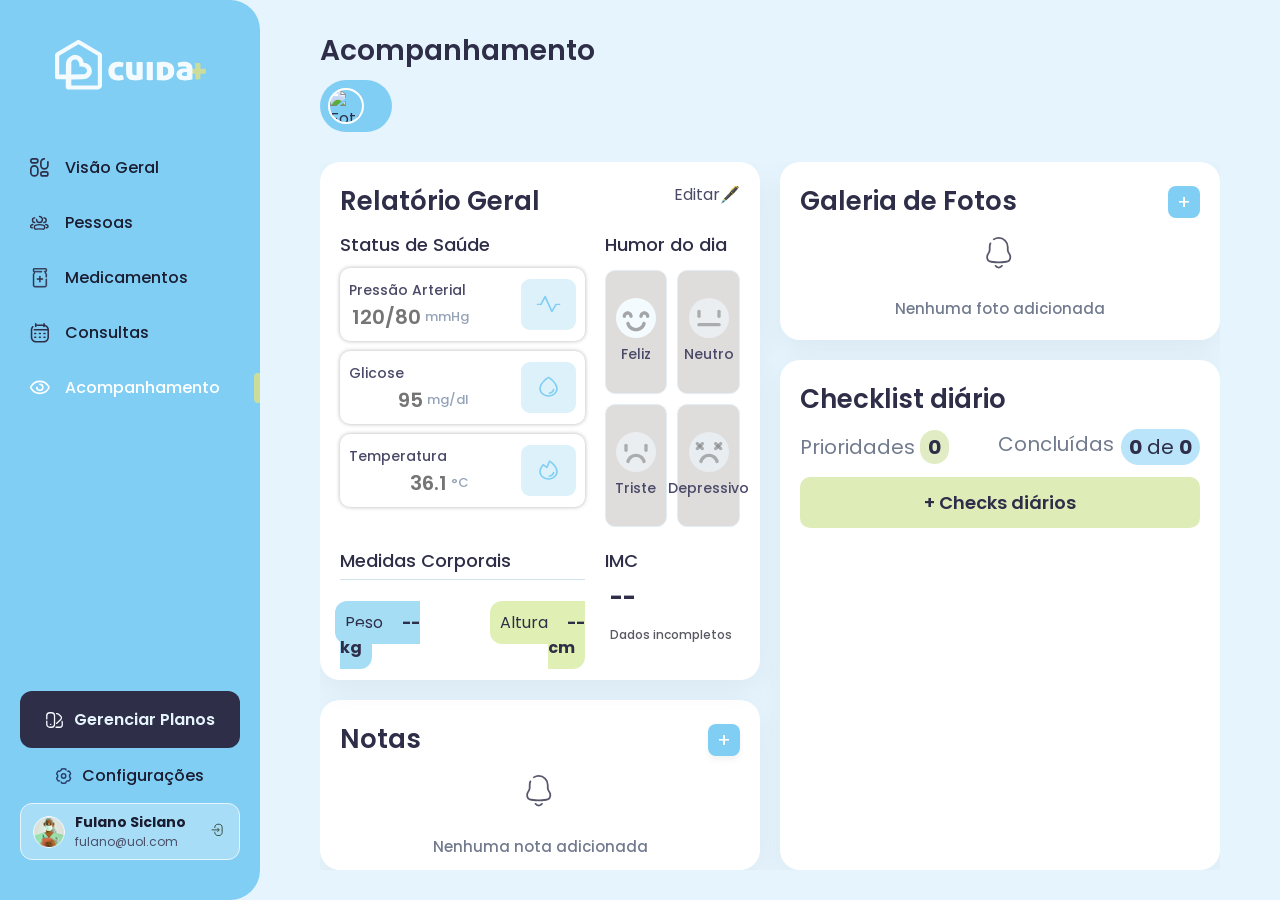
==== commit 42d6a691: "quase 100%" ====
--- a/acompanhamentos.html
+++ b/acompanhamentos.html
@@ -110,7 +110,7 @@
 
                 <div id="relatorioConteudo" class="relatorio-grid-container">
 
-                    <div class="quadrante-relatorio secao-saude-box">
+                    <div class="quadrante-relatorio id=" secao-saude-box">
                         <div>
                             <span class="titulo-quadrante">Status de Saúde</span>
                         </div>
@@ -149,12 +149,12 @@
                             <div class="linha-saude-item">
                                 <div class="conteiner-medidores-saude">
                                     <span class="label-saude-item">Temperatura</span>
-                                <div class="campo-saude-sufixo">
-                                    <input type="number" id="saudeTemperatura" placeholder="36.1">
-                                    <span class="sufixo-saude">°C</span>
-                                </div>
-                                </div>
-                                
+                                    <div class="campo-saude-sufixo">
+                                        <input type="number" id="saudeTemperatura" placeholder="36.1">
+                                        <span class="sufixo-saude">°C</span>
+                                    </div>
+                                </div>
+
                                 <div class="img-saude-medidores">
                                     <img src="imagens/Fire.svg" alt="simbolo pressão arterial">
                                 </div>
@@ -163,7 +163,7 @@
 
                     </div>
 
-                    <div class="quadrante-relatorio secao-humor-box">
+                    <div class="quadrante-relatorio" id="secao-humor-box">
                         <span class="titulo-quadrante" style="margin-bottom: 12px;">Humor do dia</span>
                         <div class="grade-humor-2x2">
                             <button class="btn-humor-card" id="feliz" data-humor="feliz" title="Feliz">
@@ -174,7 +174,7 @@
                                 <img src="assets/icons/neutro.svg" alt="Neutro">
                                 <span>Neutro</span>
                             </button>
-                            <button class="btn-humor-card" id="triste"data-humor="triste" title="Triste">
+                            <button class="btn-humor-card" id="triste" data-humor="triste" title="Triste">
                                 <img src="assets/icons/triste.svg" alt="Triste">
                                 <span>Triste</span>
                             </button>
@@ -185,7 +185,7 @@
                         </div>
                     </div>
 
-                    <div class="quadrante-relatorio secao-medidas-box">
+                    <div class="quadrante-relatorio" id="secao-medidas-box">
                         <span class="titulo-quadrante" style="margin-bottom: 5px;">Medidas Corporais</span>
                         <div class="valores-medidas">
                             <div>
@@ -199,9 +199,9 @@
                         </div>
                     </div>
 
-                    <div class="quadrante-relatorio secao-imc-box" id="boxIMCContainer">
+                    <div class="quadrante-relatorio" id="secao-imc-box" id="boxIMCContainer">
                         <div style="flex-grow: 1;">
-                            <span class="titulo-quadrante">Índice de Massa Corporal</span>
+                            <span class="titulo-quadrante">IMC</span>
                             <strong class="valor-imc-total" id="relatorioIMC">--</strong>
                             <span id="relatorioClassificacao" class="status-imc-texto">--</span>
                         </div>
@@ -214,7 +214,9 @@
             <article class="area-conteudo-acompanhamento area-conteudo-acompanhamento--coluna" id="galeria">
                 <header class="painel-header">
                     <h2>Galeria de Fotos</h2>
-                    <button class="botao-adicionar-galeria" id="btnAdicionarFoto" title="Adicionar foto">+</button>
+                    <button class="botao-adicionar-azul" id="btnAdicionarFoto" title="Adicionar foto">
+                        +
+                    </button>
                     <input type="file" id="inputFoto" accept="image/*" hidden>
                 </header>
 
@@ -256,9 +258,19 @@
                 <header>
                     <h2>Checklist diário</h2>
                     <div class="checklist-resumo">
-                        <span>Prioridades <strong id="checkTotal">0</strong></span>
-                        <span>Concluídas <strong id="checkConcluidas">0</strong> de <strong
-                                id="checkTotalRepeat">0</strong></span>
+                        <span>
+                            Prioridades
+                            <strong id="checkTotal">0</strong>
+                        </span>
+                        <span id="acompanhamento-checklist-concluidas">
+                            Concluídas
+                            <div id="conteiner-concluidas">
+                                <strong id="checkConcluidas">0</strong>
+                                de
+                                <strong id="checkTotalRepeat">0</strong>
+                            </div>
+
+                        </span>
                     </div>
                 </header>
 
--- a/style.css
+++ b/style.css
@@ -438,6 +438,7 @@
     display: grid;
     gap: 20px;
     height: 90%;
+    grid-template-columns: minmax(0, 1fr) minmax(0, 1fr);
     grid-template-areas:
         "relatorio galeria"
         "relatorio checklist"
@@ -467,24 +468,24 @@
 
 #secao-saude-box {
     display: flex;
-    width: 50%;
+    flex-direction: column;
     grid-area: saude;
 }
 
 #secao-humor-box {
     display: flex;
-    width: 50%;
+    flex-direction: column;
     grid-area: humor;
 }
 
 #secao-medidas-box {
     display: flex;
-    width: 50%;
+    flex-direction: column;
     grid-area: medidas;
 }
 
 #secao-imc-box {
-    width: 50%;
+    flex-direction: column;
     display: flex;
     grid-area: imc;
 }
@@ -515,6 +516,12 @@
     grid-area: checklist;
 }
 
+#checklist header {
+    display: flex;
+    flex-direction: column;
+    width: 100%;
+    align-items: start;
+}
 
 
 .area-conteudo-acompanhamento {
@@ -1680,7 +1687,7 @@
     justify-content: flex-start;
 }
 
-.botao-adicionar-galeria {
+.botao-adicionar-azul {
     background-color: #80CEF4;
     color: #fff;
     border: none;
@@ -1895,7 +1902,7 @@
 }
 
 #checklist button.checklist-btn-adicionar {
-    font-size: 14px;
+    font-size: 18px;
     background-color: #deecb7;
     position: static;
     padding: 12px 20px;
@@ -1912,18 +1919,34 @@
     background-color: #cfe0a0;
 }
 
-.checklist-resumo {
-    display: flex;
-    gap: 16px;
-    font-size: 12px;
+#checklist .checklist-resumo {
+    display: flex;
+    font-size: 20px;
     color: #727B8E;
     align-items: center;
-    margin-left: auto;
-}
-
-.checklist-resumo strong {
-    color: #2E2E48;
-}
+    justify-content: space-between;
+    width: 100%;
+}
+
+#checklist .checklist-resumo #checkTotal {
+    color: #2E2E48;
+    background-color: #cfe0a09f;
+    border-radius: 30px;
+    padding: 3px 8px;
+    border: none;
+}
+#acompanhamento-checklist-concluidas {
+    display: flex;
+}
+#conteiner-concluidas {
+    color: #2E2E48;
+    background-color: #bae4f9;
+    border-radius: 40px;
+    margin-left: 7px;
+    padding: 3px 8px;
+    border: none;
+}
+
 
 .checklist-corpo {
     display: flex;
@@ -1975,7 +1998,7 @@
 }
 
 .check-item__texto {
-    font-size: 13px;
+    font-size: 16px;
     color: #2E2E48;
     font-weight: 500;
 }
@@ -2020,11 +2043,15 @@
 }
 
 #galeria header,
-#notas header,
-#checklist header {
-    position: static;
-    width: 100%;
-    margin-bottom: 4px;
+#notas header{
+    display: flex;
+    justify-content: space-between;
+    align-items: center;
+    width: 100%;
+}
+#galeria h2,
+#notas h2 {
+    margin: 0;
 }
 
 #galeria,
@@ -2070,15 +2097,15 @@
 }
 
 .titulo-quadrante {
-    font-weight: 600;
-    font-size: 14px;
+    font-weight: 500;
+    font-size: 18px;
     color: #2E2E48;
     display: block;
 }
 
 .grade-humor-2x2 {
     display: grid;
-    grid-template-columns: 1fr 1fr;
+    grid-template-columns: minmax(0, 1fr) minmax(0, 1fr);
     grid-template-rows: 1fr 1fr;
     height: calc(100% - 31px);
     grid-template-areas: 
@@ -2115,13 +2142,13 @@
 }
 
 .btn-humor-card img {
-    width: 28px;
-    height: 28px;
+    width: 40px;
+    height: 40px;
     transition: transform 0.2s ease;
 }
 
 .btn-humor-card span {
-    font-size: 12px;
+    font-size: 14px;
     font-weight: 500;
     color: #4A4A68;
 }
@@ -2140,7 +2167,6 @@
 }
 
 .btn-humor-card.ativo span {
-    color: #FFFFFF;
     font-weight: 600;
 }
 
@@ -2177,6 +2203,7 @@
     justify-content: space-between;
     border-top: 1px solid #D0E3EF;
     padding-top: 30px;
+    gap: 15px;
 }
 
 .valor-medida-destaque {
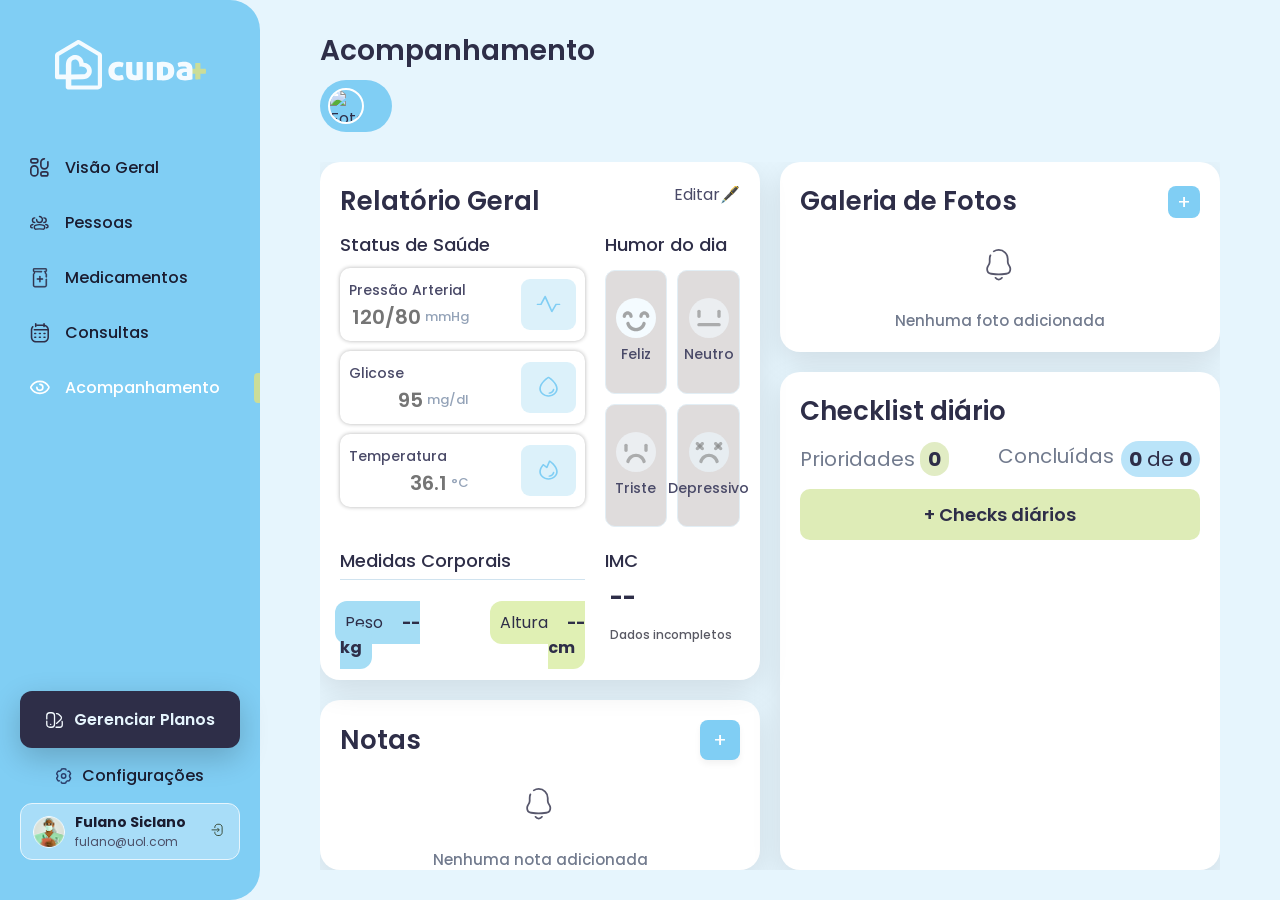
==== commit ec0872f0: "favicon" ====
--- a/acompanhamentos.html
+++ b/acompanhamentos.html
@@ -6,6 +6,7 @@
     <meta name="viewport" content="width=device-width, initial-scale=1.0">
     <title>Cuida+ | Acompanhamento</title>
     <link rel="stylesheet" href="style.css">
+    <link rel="shortcut icon" type="image/x-icon" href="assets/icons/logo-favicon.ico">
 </head>
 
 <body class="painel">
--- a/style.css
+++ b/style.css
@@ -1,595 +1,595 @@
-@import url('https://fonts.googleapis.com/css2?family=Poppins:wght@400;500;600;700&display=swap');
+@import url("https://fonts.googleapis.com/css2?family=Poppins:wght@400;500;600;700&display=swap");
 
 * {
-    margin: 0;
-    padding: 0;
-    box-sizing: border-box;
-    font-family: 'Poppins', sans-serif;
+  margin: 0;
+  padding: 0;
+  box-sizing: border-box;
+  font-family: "Poppins", sans-serif;
 }
 
 body.painel {
-    display: flex;
-    height: 100vh;
-    overflow: hidden;
-    background-color: #E6F5FD;
-    color: #2E2E48;
+  display: flex;
+  height: 100vh;
+  overflow: hidden;
+  background-color: #e6f5fd;
+  color: #2e2e48;
 }
 
 .barra-lateral {
-    width: 260px;
-    background-color: #80CEF4;
-    border-radius: 0 30px 30px 0;
-    display: flex;
-    flex-direction: column;
-    padding: 40px 0 20px 0;
-    position: relative;
-    z-index: 10;
+  width: 260px;
+  background-color: #80cef4;
+  border-radius: 0 30px 30px 0;
+  display: flex;
+  flex-direction: column;
+  padding: 40px 0 20px 0;
+  position: relative;
+  z-index: 10;
 }
 
 .logotipo {
-    padding: 0 25px;
-    margin: 0 0 50px 30px;
-    display: flex;
-    align-items: center;
+  padding: 0 25px;
+  margin: 0 0 50px 30px;
+  display: flex;
+  align-items: center;
 }
 
 .logotipo img {
-    height: 50px;
+  height: 50px;
 }
 
 .menu-navegacao ul {
-    list-style: none;
-    flex-grow: 1;
+  list-style: none;
+  flex-grow: 1;
 }
 
 .menu-navegacao li {
-    position: relative;
-    padding: 0;
+  position: relative;
+  padding: 0;
 }
 
 .menu-navegacao a {
-    display: flex;
-    align-items: center;
-    text-decoration: none;
-    color: #1A1C30;
-    padding: 15px 30px;
-    cursor: pointer;
-    font-size: 16px;
-    font-weight: 500;
+  display: flex;
+  align-items: center;
+  text-decoration: none;
+  color: #1a1c30;
+  padding: 15px 30px;
+  cursor: pointer;
+  font-size: 16px;
+  font-weight: 500;
 }
 
 .menu-navegacao li img {
-    width: 20px;
-    height: 20px;
-    margin-right: 15px;
+  width: 20px;
+  height: 20px;
+  margin-right: 15px;
 }
 
 .menu-navegacao li.selecionado a {
-    color: #FFFFFF;
+  color: #ffffff;
 }
 
 .menu-navegacao li.selecionado img {
-    filter: brightness(0) invert(1);
+  filter: brightness(0) invert(1);
 }
 
 .menu-navegacao li.selecionado::after {
-    content: "";
-    display: block;
-    position: absolute;
-    right: 0;
-    top: 50%;
-    transform: translateY(-50%);
-    width: 6px;
-    height: 30px;
-    background-color: #CBDD98;
-    border-radius: 4px 0 0 4px;
-    z-index: 11;
+  content: "";
+  display: block;
+  position: absolute;
+  right: 0;
+  top: 50%;
+  transform: translateY(-50%);
+  width: 6px;
+  height: 30px;
+  background-color: #cbdd98;
+  border-radius: 4px 0 0 4px;
+  z-index: 11;
 }
 
 .rodape-lateral {
-    margin-top: auto;
-    padding: 0 20px 20px 20px;
-    display: flex;
-    flex-direction: column;
-    gap: 15px;
+  margin-top: auto;
+  padding: 0 20px 20px 20px;
+  display: flex;
+  flex-direction: column;
+  gap: 15px;
 }
 
 .botao-escuro {
-    background-color: #2E2E48;
-    color: #E6F5FD;
-    border: none;
-    border-radius: 12px;
-    padding: 16px 20px;
-    display: flex;
-    align-items: center;
-    justify-content: center;
-    font-weight: 600;
-    font-size: 16px;
-    cursor: pointer;
-    transition: background 0.3s;
-    text-decoration: none;
+  background-color: #2e2e48;
+  color: #e6f5fd;
+  border: none;
+  border-radius: 12px;
+  padding: 16px 20px;
+  display: flex;
+  align-items: center;
+  justify-content: center;
+  font-weight: 600;
+  font-size: 16px;
+  cursor: pointer;
+  transition: background 0.3s;
+  text-decoration: none;
+  box-shadow: 0 10px 30px rgba(0, 0, 0, 0.2);
 }
 
 .botao-escuro img {
-    margin-right: 10px;
+  margin-right: 10px;
 }
 
 .gerenciarPlanos {
-    width: 100%;
+  width: 100%;
 }
 
 .link-configuracoes {
-    display: flex;
-    justify-content: center;
-    align-items: center;
-    font-size: 16px;
-    font-weight: 500;
-    color: #1A1C30;
-    text-decoration: none;
+  display: flex;
+  justify-content: center;
+  align-items: center;
+  font-size: 16px;
+  font-weight: 500;
+  color: #1a1c30;
+  text-decoration: none;
 }
 
 .link-configuracoes img {
-    width: 16px;
-    margin-right: 10px;
+  width: 16px;
+  margin-right: 10px;
 }
 
 .perfil-usuario {
-    display: flex;
-    align-items: center;
-    justify-content: space-between;
-    border: 1px solid #E6F5FD;
-    background-color: rgba(255, 255, 255, 0.31);
-    padding: 8px 12px;
-    border-radius: 12px;
+  display: flex;
+  align-items: center;
+  justify-content: space-between;
+  border: 1px solid #e6f5fd;
+  background-color: rgba(255, 255, 255, 0.31);
+  padding: 8px 12px;
+  border-radius: 12px;
 }
 
 .informacoes-usuario {
-    display: flex;
-    align-items: center;
-    margin: 0;
+  display: flex;
+  align-items: center;
+  margin: 0;
 }
 
 .perfil {
-    width: 32px;
-    height: 32px;
-    border-radius: 50%;
-    margin-right: 10px;
-    object-fit: cover;
+  width: 32px;
+  height: 32px;
+  border-radius: 50%;
+  margin-right: 10px;
+  object-fit: cover;
 }
 
 .detalhes-usuario {
-    display: flex;
-    flex-direction: column;
+  display: flex;
+  flex-direction: column;
 }
 
 .nome-usuario {
-    font-size: 14px;
-    font-weight: 700;
-    color: #1A1C30;
+  font-size: 14px;
+  font-weight: 700;
+  color: #1a1c30;
 }
 
 .email-usuario {
-    font-size: 12px;
-    color: #4B4F67;
+  font-size: 12px;
+  color: #4b4f67;
 }
 
 .botao-sair {
-    background: none;
-    border: none;
-    cursor: pointer;
-    text-decoration: none;
-    transition: transform 0.3 ease;
+  background: none;
+  border: none;
+  cursor: pointer;
+  text-decoration: none;
+  transition: transform 0.3 ease;
 }
 
 .botao-sair button:hover {
-    cursor: pointer;
-    transform: scale(1.3);
+  cursor: pointer;
+  transform: scale(1.3);
 }
 
 .sair {
-    width: 18px;
+  width: 18px;
 }
 
 .conteudo-principal {
-    flex: 1;
-    padding: 30px 60px;
-    display: flex;
-    flex-direction: column;
+  flex: 1;
+  padding: 30px 60px;
+  display: flex;
+  flex-direction: column;
 }
 
 .cabecalho-topo {
-    display: flex;
-    justify-content: space-between;
-    align-items: center;
-    margin-bottom: 30px;
+  display: flex;
+  justify-content: space-between;
+  align-items: center;
+  margin-bottom: 30px;
 }
 
 .cabecalho-topo h1 {
-    font-size: 28px;
-    color: #2E2E48;
-    font-weight: 600;
+  font-size: 28px;
+  color: #2e2e48;
+  font-weight: 600;
 }
 
 .titulos-cabecalho p {
-    font-size: 18px;
-    color: #727B8E;
-    margin-top: 4px;
+  font-size: 18px;
+  color: #727b8e;
+  margin-top: 4px;
 }
 
 .botao-emergencia {
-    padding: 18px 36px;
-    font-size: 18px;
-    border-radius: 16px;
-    width: 260px;
-    height: 60px;
+  padding: 18px 36px;
+  font-size: 18px;
+  border-radius: 16px;
+  width: 260px;
+  height: 60px;
 }
 
 .botao-emergencia img {
-    width: 26px;
+  width: 26px;
 }
 
 .botao-adicionar {
-    background-color: #CBDD98;
-    color: #182000;
-    border: none;
-    border-radius: 15px;
-    padding: 15px 40px;
-    display: flex;
-    align-items: center;
-    justify-content: center;
-    font-weight: 600;
-    font-size: 18px;
-    cursor: pointer;
-    text-decoration: none;
-    box-shadow: 0 4px 6px rgba(0, 0, 0, 0.05);
-    width: 260px;
-    height: 60px;
+  background-color: #cbdd98;
+  color: #2e2e48;
+  border: none;
+  border-radius: 25px;
+  padding: 15px 40px;
+  display: flex;
+  align-items: center;
+  justify-content: center;
+  font-weight: 600;
+  font-size: 18px;
+  cursor: pointer;
+  text-decoration: none;
+  box-shadow: 0 4px 6px rgba(0, 0, 0, 0.3);
+  width: 260px;
+  height: 60px;
 }
 
 .botao-adicionar img {
-    width: 20px;
-    height: 20px;
-    margin-right: 10px;
+  width: 20px;
+  height: 20px;
+  margin-right: 10px;
 }
 
 .area-conteudo {
-    flex: 1;
-    background-color: #FFFFFF;
-    border-radius: 20px;
-    box-shadow: 0 10px 30px rgba(0, 0, 0, 0.1);
-    display: flex;
-    align-items: center;
-    justify-content: center;
-    padding: 40px;
-    overflow: hidden;
+  flex: 1;
+  background-color: #ffffff;
+  border-radius: 20px;
+  box-shadow: 0 10px 30px rgba(0, 0, 0, 0.2);
+  display: flex;
+  align-items: center;
+  justify-content: center;
+  padding: 40px;
+  overflow: hidden;
 }
 
 .cartao-vazio {
-    display: flex;
-    flex-direction: column;
-    align-items: center;
-    justify-content: center;
-    text-align: center;
-    max-width: 600px;
-    width: 100%;
-
+  display: flex;
+  flex-direction: column;
+  align-items: center;
+  justify-content: center;
+  text-align: center;
+  max-width: 600px;
+  width: 100%;
 }
 
 .icone-sino {
-    width: 32px;
-    height: 32px;
-    margin-bottom: 20px;
-    opacity: 0.8;
+  width: 32px;
+  height: 32px;
+  margin-bottom: 20px;
+  opacity: 0.8;
 }
 
 h2 {
-    font-size: 26px;
-    color: #2E2E48;
-    font-weight: 600;
-    margin-bottom: 10px;
+  font-size: 26px;
+  color: #2e2e48;
+  font-weight: 600;
+  margin-bottom: 10px;
 }
 
 h3 {
-    font-size: 22px;
-    color: #2E2E48;
-    font-weight: 600;
-    margin-bottom: 10px;
+  font-size: 22px;
+  color: #2e2e48;
+  font-weight: 600;
+  margin-bottom: 10px;
 }
 
 .cartao-vazio p {
-    font-size: 18px;
-    color: #727B8E;
-    font-weight: 400;
+  font-size: 18px;
+  color: #727b8e;
+  font-weight: 400;
 }
 
 .painel-pessoas {
-    display: grid;
-    grid-template-columns: 2fr 1fr;
-    gap: 20px;
-    height: 90%;
+  display: grid;
+  grid-template-columns: 2fr 1fr;
+  gap: 20px;
+  height: 90%;
 }
 
 #idoso {
-    grid-column: span 2;
-    padding: 70px 20px 20px 20px;
+  grid-column: span 2;
+  padding: 70px 20px 20px 20px;
 }
 
 .area-conteudo-pessoas {
-    background-color: #FFFFFF;
-    border-radius: 20px;
-    box-shadow: 0 10px 30px rgba(0, 0, 0, 0.05);
-    display: flex;
-    justify-content: center;
-    align-items: center;
-    flex-direction: column;
-    position: relative;
+  background-color: #ffffff;
+  border-radius: 20px;
+  box-shadow: 0 10px 30px rgba(0, 0, 0, 0.2);
+  display: flex;
+  justify-content: center;
+  align-items: center;
+  flex-direction: column;
+  position: relative;
 }
 
 .area-conteudo-pessoas header {
-    position: absolute;
-    top: 20px;
-    left: 25px;
+  position: absolute;
+  top: 20px;
+  left: 25px;
 }
 
 .area-conteudo-pessoas p {
-    font-size: 18px;
-    color: #727B8E;
-    margin-top: 4px;
+  font-size: 18px;
+  color: #727b8e;
+  margin-top: 4px;
 }
 
 #familiar header {
-    width: 100%;
-    display: block;
-    align-items: flex-start;
-
+  width: 100%;
+  display: block;
+  align-items: flex-start;
 }
 
 #familiar {
-    display: flex;
-    flex-direction: column;
-    justify-content: flex-start;
-    align-items: center;
-    /* Faz os filhos ocuparem toda a largura disponível */
-    padding: 24px;
-    /* Espaçamento interno controlado, sem empurrar tudo */
+  display: flex;
+  flex-direction: column;
+  justify-content: flex-start;
+  align-items: center;
+  /* Faz os filhos ocuparem toda a largura disponível */
+  padding: 24px;
+  /* Espaçamento interno controlado, sem empurrar tudo */
 }
 
 #familiar section {
-    margin-top: 50px;
-    display: flex;
-    background-color: #CBDD98;
-    padding: 15px 65px;
-    border-radius: 50px;
-    color: #FFFFFF;
-    box-shadow: 0 4px 12px rgba(0, 0, 0, 0.3);
-    width: 100%;
-
+  margin-top: 50px;
+  display: flex;
+  background-color: #cbdd98;
+  padding: 15px 65px;
+  border-radius: 50px;
+  color: #ffffff;
+  box-shadow: 0 4px 12px rgba(0, 0, 0, 0.3);
+  width: 100%;
 }
 
 #cuidador {
-    padding: 70px 20px 20px 20px;
+  padding: 70px 20px 20px 20px;
 }
 
 .area-conteudo-pessoas footer {
-    color: #727B8E;
-    position: absolute;
-    bottom: 20px;
-    right: 30%;
+  color: #727b8e;
+  position: absolute;
+  bottom: 20px;
+  right: 30%;
 }
 
 .area-conteudo-pessoas footer ul li {
-    display: inline;
-    margin: 10px;
+  display: inline;
+  margin: 10px;
 }
 
 .barra-mes {
-    display: flex;
-    justify-content: space-between;
-    align-items: center;
-    margin-bottom: 20px;
+  display: flex;
+  justify-content: space-between;
+  align-items: center;
+  margin-bottom: 20px;
 }
 
 .seletor-mes {
-    display: flex;
-    align-items: center;
-    gap: 8px;
-    cursor: pointer;
+  display: flex;
+  align-items: center;
+  gap: 8px;
+  cursor: pointer;
 }
 
 .mes-atual {
-    font-size: 16px;
-    font-weight: 500;
-    color: #2E2E48;
+  font-size: 16px;
+  font-weight: 500;
+  color: #2e2e48;
 }
 
 .icone-dropdown {
-    width: 14px;
-    height: 14px;
-    opacity: 0.6;
+  width: 14px;
+  height: 14px;
+  opacity: 0.6;
 }
 
 .navegacao-mes {
-    display: flex;
-    gap: 8px;
+  display: flex;
+  gap: 8px;
 }
 
 .btn-mes {
-    width: 32px;
-    height: 32px;
-    background: none;
-    border: none;
-    font-size: 22px;
-    color: #727B8E;
-    cursor: pointer;
-    border-radius: 8px;
-    display: flex;
-    align-items: center;
-    justify-content: center;
-    transition: background 0.2s, color 0.2s;
-    line-height: 1;
+  width: 32px;
+  height: 32px;
+  background: none;
+  border: none;
+  font-size: 22px;
+  color: #727b8e;
+  cursor: pointer;
+  border-radius: 8px;
+  display: flex;
+  align-items: center;
+  justify-content: center;
+  transition:
+    background 0.2s,
+    color 0.2s;
+  line-height: 1;
 }
 
 .btn-mes:hover {
-    background-color: rgba(0, 0, 0, 0.06);
-    color: #2E2E48;
+  background-color: rgba(0, 0, 0, 0.06);
+  color: #2e2e48;
 }
 
 .painel-acompanhamento {
-    display: grid;
-    gap: 20px;
-    height: 90%;
-    grid-template-columns: minmax(0, 1fr) minmax(0, 1fr);
-    grid-template-areas:
-        "relatorio galeria"
-        "relatorio checklist"
-        "notas checklist";
-    overflow-y: auto;
+  display: grid;
+  gap: 20px;
+  height: 90%;
+  grid-template-columns: minmax(0, 1fr) minmax(0, 1fr);
+  grid-template-areas:
+    "relatorio galeria"
+    "relatorio checklist"
+    "notas checklist";
+  overflow-y: auto;
+  
 }
 
 #relatorio {
-    grid-area: relatorio;
-    display: flex;
-    padding: 20px;
-    flex-direction: column;
-    align-items: center;
-    justify-content: space-between;
-    position: relative;
+  grid-area: relatorio;
+  display: flex;
+  padding: 20px;
+  flex-direction: column;
+  align-items: center;
+  justify-content: space-between;
+  position: relative;
 }
 
 #relatorioConteudo {
-    width: 100%;
-    display: grid;
-    grid-template-areas:
-        "saude humor"
-        "saude humor"
-        "medidas imc";
-    grid-gap: 20px;
+  width: 100%;
+  display: grid;
+  grid-template-areas:
+    "saude humor"
+    "saude humor"
+    "medidas imc";
+  grid-gap: 20px;
 }
 
 #secao-saude-box {
-    display: flex;
-    flex-direction: column;
-    grid-area: saude;
+  display: flex;
+  flex-direction: column;
+  grid-area: saude;
 }
 
 #secao-humor-box {
-    display: flex;
-    flex-direction: column;
-    grid-area: humor;
+  display: flex;
+  flex-direction: column;
+  grid-area: humor;
 }
 
 #secao-medidas-box {
-    display: flex;
-    flex-direction: column;
-    grid-area: medidas;
+  display: flex;
+  flex-direction: column;
+  grid-area: medidas;
 }
 
 #secao-imc-box {
-    flex-direction: column;
-    display: flex;
-    grid-area: imc;
+  flex-direction: column;
+  display: flex;
+  grid-area: imc;
 }
 
 #relatorio #titulo-relatorio {
-    display: flex;
-    justify-content: space-between;
-    width: 100%;
+  display: flex;
+  justify-content: space-between;
+  width: 100%;
 }
 #relatorio #titulo-relatorio a {
-    color: #4A4A68;
-    text-decoration: none;
-}
-#relatorio #titulo-relatorio a:hover{
-    color: black;
-    text-decoration: none;
+  color: #4a4a68;
+  text-decoration: none;
+}
+#relatorio #titulo-relatorio a:hover {
+  color: black;
+  text-decoration: none;
 }
 
 #galeria {
-    grid-area: galeria;
+  grid-area: galeria;
 }
 
 #notas {
-    grid-area: notas;
+  grid-area: notas;
 }
 
 #checklist {
-    grid-area: checklist;
+  grid-area: checklist;
 }
 
 #checklist header {
-    display: flex;
-    flex-direction: column;
-    width: 100%;
-    align-items: start;
-}
-
+  display: flex;
+  flex-direction: column;
+  width: 100%;
+  align-items: start;
+}
 
 .area-conteudo-acompanhamento {
-    background-color: #FFFFFF;
-    border-radius: 20px;
-    box-shadow: 0 10px 30px rgba(0, 0, 0, 0.05);
-    display: flex;
-    justify-content: center;
-    align-items: center;
-    flex-direction: column;
+  background-color: #ffffff;
+  border-radius: 20px;
+  box-shadow: 0 10px 30px rgba(0, 0, 0, 0.1);
+  display: flex;
+  flex-direction: column;
+  align-items: stretch; /* era center — travava largura do conteúdo */
+  padding: 16px;
 }
 
 .area-conteudo-acompanhamento p {
-    font-size: 18px;
-    color: #727B8E;
-    margin-top: 4px;
+  font-size: 18px;
+  color: #727b8e;
+  margin-top: 4px;
 }
 
 .area-conteudo-acompanhamento div {
-    top: 20px;
-    left: 25px;
+  top: 20px;
+  left: 25px;
 }
 
 #checklist button {
-    font-size: 16px;
-    background-color: #80CEF4;
-    position: static;
-    padding: 10px 10px;
-    border-radius: 10px;
-    border: none;
-    cursor: pointer;
-    width: 100%;
+  font-size: 16px;
+  background-color: #80cef4;
+  position: static;
+  padding: 10px 10px;
+  border-radius: 10px;
+  border: none;
+  cursor: pointer;
+  width: 100%;
 }
 
 .botao-adicionar-nota {
-    background-color: #80CEF4;
-    color: #FFFFFF;
-    text-decoration: none;
-    position: absolute;
-    top: 20px;
-    left: 140px;
-    padding: 12px 12px;
-    border-radius: 8px;
-    box-shadow: 0 4px 6px rgba(0, 0, 0, 0.05);
+  background-color: #80cef4;
+  color: #ffffff;
+  text-decoration: none;
+  position: absolute;
+  top: 20px;
+  left: 140px;
+  padding: 12px 12px;
+  border-radius: 8px;
+  box-shadow: 0 4px 6px rgba(0, 0, 0, 0.05);
 }
 
 .superior {
-    background-color: #CBDD98;
-    color: #2E2E48;
-    border: none;
-    border-radius: 50px;
-    padding: 15px 40px;
-    display: flex;
-    align-items: center;
-    justify-content: center;
-    font-weight: 600;
-    font-size: 14px;
-    cursor: pointer;
-    text-decoration: none;
-    box-shadow: 0 4px 6px rgba(0, 0, 0, 0.05);
-    width: 260px;
-    height: 60px;
-    gap: 10px;
+  background-color: #cbdd98;
+  color: #2e2e48;
+  border: none;
+  border-radius: 50px;
+  padding: 15px 40px;
+  display: flex;
+  align-items: center;
+  justify-content: center;
+  font-weight: 600;
+  font-size: 14px;
+  cursor: pointer;
+  text-decoration: none;
+  box-shadow: 0 4px 6px rgba(0, 0, 0, 0.3);
+  width: 260px;
+  height: 60px;
+  gap: 10px;
 }
 
 .superior img {
-    width: 20px;
-    height: 20px;
+  width: 20px;
+  height: 20px;
 }
 
 /* =============================================
@@ -598,469 +598,469 @@
 .cartao *,
 .cartao *::before,
 .cartao *::after {
-    box-sizing: border-box;
-    margin: 0;
-    padding: 0;
+  box-sizing: border-box;
+  margin: 0;
+  padding: 0;
 }
 
 .modal-overlay {
-    position: fixed;
-    top: 0;
-    left: 0;
-    width: 100vw;
-    height: 100vh;
-    background-color: rgba(0, 0, 0, 0.5);
-    justify-content: center;
-    align-items: center;
-    z-index: 9999;
-    display: none;
-    opacity: 0;
-    transition: opacity 0.2s ease-in-out;
+  position: fixed;
+  top: 0;
+  left: 0;
+  width: 100vw;
+  height: 100vh;
+  background-color: rgba(0, 0, 0, 0.5);
+  justify-content: center;
+  align-items: center;
+  z-index: 9999;
+  display: none;
+  opacity: 0;
+  transition: opacity 0.2s ease-in-out;
 }
 
 .modal-overlay.visivel {
-    display: flex;
-    opacity: 1;
+  display: flex;
+  opacity: 1;
 }
 
 .cartao {
-    background-color: #FFFFFF;
-    border-radius: 24px;
-    overflow: hidden;
-    max-width: 600px;
-    width: 100%;
-    box-shadow: 0 2px 6px black;
+  background-color: #ffffff;
+  border-radius: 24px;
+  overflow: hidden;
+  max-width: 600px;
+  width: 100%;
+  box-shadow: 0 2px 6px black;
 }
 
 .form-header {
-    position: relative;
+  position: relative;
 }
 
 .form-header h1 {
-    background-color: #c8dfa1;
-    color: #2E2E48;
-    text-align: center;
-    padding: 16px;
-    font-weight: bold;
-    font-size: 18px;
+  background-color: #c8dfa1;
+  color: #2e2e48;
+  text-align: center;
+  padding: 16px;
+  font-weight: bold;
+  font-size: 18px;
 }
 
 .btn-fechar {
-    position: absolute;
-    right: 20px;
-    top: 50%;
-    transform: translateY(-50%);
-    background: none;
-    border: none;
-    font-size: 1.8rem;
-    cursor: pointer;
-    color: #2E2E48;
-    padding-right: 20px;
-    margin: 0;
+  position: absolute;
+  right: 20px;
+  top: 50%;
+  transform: translateY(-50%);
+  background: none;
+  border: none;
+  font-size: 1.8rem;
+  cursor: pointer;
+  color: #2e2e48;
+  padding-right: 20px;
+  margin: 0;
 }
 
 .formulario {
-    padding: 24px;
-    display: grid;
-    grid-template-columns: repeat(12, 1fr);
-    gap: 16px;
+  padding: 24px;
+  display: grid;
+  grid-template-columns: repeat(12, 1fr);
+  gap: 16px;
 }
 
 .inputs {
-    display: flex;
-    flex-direction: column;
-    width: 100%;
+  display: flex;
+  flex-direction: column;
+  width: 100%;
 }
 
 .inputs label {
-    font-size: 14px;
-    font-weight: 500;
-    color: #2E2E48;
-    margin-bottom: 6px;
+  font-size: 14px;
+  font-weight: 500;
+  color: #2e2e48;
+  margin-bottom: 6px;
 }
 
 .inputs input,
 .inputs textarea {
-    border: 1px solid #cbd5e1;
-    border-radius: 8px;
-    padding: 12px;
-    font-size: 14px;
-    background-color: #fff;
-    outline: none;
-    width: 100%;
-    font-family: 'Poppins', sans-serif;
-    transition: border-color 0.2s;
+  border: 1px solid #cbd5e1;
+  border-radius: 8px;
+  padding: 12px;
+  font-size: 14px;
+  background-color: #fff;
+  outline: none;
+  width: 100%;
+  font-family: "Poppins", sans-serif;
+  transition: border-color 0.2s;
 }
 
 .inputs input:focus,
 .inputs textarea:focus {
-    border-color: #80CEF4;
+  border-color: #80cef4;
 }
 
 .inputs input.campo-erro {
-    border-color: #e07b7b;
+  border-color: #e07b7b;
 }
 
 .col-span-full {
-    grid-column: span 12;
+  grid-column: span 12;
 }
 
 .col-5 {
-    grid-column: span 5;
+  grid-column: span 5;
 }
 
 .col-4 {
-    grid-column: span 4;
+  grid-column: span 4;
 }
 
 .col-2 {
-    grid-column: span 2;
+  grid-column: span 2;
 }
 
 .col-7 {
-    grid-column: span 7;
+  grid-column: span 7;
 }
 
 .col-6 {
-    grid-column: span 6;
+  grid-column: span 6;
 }
 
 .col-8 {
-    grid-column: span 8;
+  grid-column: span 8;
 }
 
 .column-left,
 .coluna-esq {
-    grid-column: span 7;
-    display: flex;
-    flex-direction: column;
-    gap: 16px;
+  grid-column: span 7;
+  display: flex;
+  flex-direction: column;
+  gap: 16px;
 }
 
 .column-right,
 .coluna-dir {
-    grid-column: span 5;
-    display: flex;
-    flex-direction: column;
-    gap: 16px;
+  grid-column: span 5;
+  display: flex;
+  flex-direction: column;
+  gap: 16px;
 }
 
 .textarea-group textarea {
-    height: 110px;
-    resize: none;
+  height: 110px;
+  resize: none;
 }
 
 .btn-anexos {
-    display: inline-block;
-    background-color: #7cd1f9;
-    color: #FFFFFF;
-    border: none;
-    border-radius: 12px;
-    padding: 11px;
-    font-weight: bold;
-    text-align: center;
-    cursor: pointer;
-    box-shadow: 0 4px 6px rgba(124, 209, 249, 0.3);
-    width: 100%;
+  display: inline-block;
+  background-color: #7cd1f9;
+  color: #ffffff;
+  border: none;
+  border-radius: 12px;
+  padding: 11px;
+  font-weight: bold;
+  text-align: center;
+  cursor: pointer;
+  box-shadow: 0 4px 6px rgba(124, 209, 249, 0.3);
+  width: 100%;
 }
 
 .btn-anexos img {
-    position: relative;
-    top: 6px;
+  position: relative;
+  top: 6px;
 }
 
 .sr-only {
-    position: absolute;
-    clip: rect(0, 0, 0, 0);
+  position: absolute;
+  clip: rect(0, 0, 0, 0);
 }
 
 .form-footer {
-    display: flex;
-    justify-content: center;
-    margin-top: 15px;
-    padding-bottom: 24px;
+  display: flex;
+  justify-content: center;
+  margin-top: 15px;
+  padding-bottom: 24px;
 }
 
 .btn-confirmar {
-    background-color: #c8dfa1;
-    color: #2E2E48;
-    border: none;
-    border-radius: 20px;
-    padding: 12px 60px;
-    font-size: 16px;
-    font-weight: 600;
-    font-family: 'Poppins', sans-serif;
-    cursor: pointer;
-    transition: background 0.2s;
+  background-color: #c8dfa1;
+  color: #2e2e48;
+  border: none;
+  border-radius: 20px;
+  padding: 12px 60px;
+  font-size: 16px;
+  font-weight: 600;
+  font-family: "Poppins", sans-serif;
+  cursor: pointer;
+  transition: background 0.2s;
 }
 
 .btn-confirmar:hover {
-    background-color: #b9cc7a;
+  background-color: #b9cc7a;
 }
 
 /* ADICIONAR FAMILIAR */
 .botao-pessoas {
-    background-color: #80CEF4;
-    color: #FFFFFF;
-    text-decoration: none;
-    position: absolute;
-    top: 20px;
-    left: 240px;
-    padding: 12px;
-    border-radius: 8px;
-    box-shadow: 0 4px 6px rgba(0, 0, 0, 0.05);
-    border: none;
-    cursor: pointer;
+  background-color: #80cef4;
+  color: #ffffff;
+  text-decoration: none;
+  position: absolute;
+  top: 20px;
+  left: 240px;
+  padding: 12px;
+  border-radius: 8px;
+  box-shadow: 0 4px 6px rgba(0, 0, 0, 0.05);
+  border: none;
+  cursor: pointer;
 }
 
 dialog.modal-container {
-    border: none;
-    border-radius: 30px;
-    padding: 0;
-    width: 90%;
-    max-width: 600px;
-    height: auto;
-    box-shadow: 0 10px 30px rgba(0, 0, 0, 0.2);
-    overflow: hidden;
-    position: fixed;
-    top: 50%;
-    left: 50%;
-    transform: translate(-50%, -50%);
-    margin: 0;
+  border: none;
+  border-radius: 30px;
+  padding: 0;
+  width: 90%;
+  max-width: 600px;
+  height: auto;
+  box-shadow: 0 10px 30px rgba(0, 0, 0, 0.2);
+  overflow: hidden;
+  position: fixed;
+  top: 50%;
+  left: 50%;
+  transform: translate(-50%, -50%);
+  margin: 0;
 }
 
 .modal-container::backdrop {
-    background: rgba(0, 0, 0, 0.5);
+  background: rgba(0, 0, 0, 0.5);
 }
 
 .modal-container .header-fami {
-    background-color: #c8dfa1;
-    padding: 20px;
-    text-align: center;
-    position: relative;
-    width: 100%;
-    box-sizing: border-box;
-    margin-top: -20px;
-    margin-left: -25px;
+  background-color: #c8dfa1;
+  padding: 20px;
+  text-align: center;
+  position: relative;
+  width: 100%;
+  box-sizing: border-box;
+  margin-top: -20px;
+  margin-left: -25px;
 }
 
 .modal-container .header-fami h2 {
-    justify-content: center;
-    align-items: center;
-    color: #2E2E48;
-    font-size: 18px;
-    margin: 0;
+  justify-content: center;
+  align-items: center;
+  color: #2e2e48;
+  font-size: 18px;
+  margin: 0;
 }
 
 .modal-container .btn-close {
-    position: absolute;
-    right: 20px;
-    top: 50%;
-    transform: translateY(-50%);
-    background: none;
-    border: none;
-    font-size: 1.8rem;
-    cursor: pointer;
-    color: #2E2E48;
-    padding-right: 20px;
-    margin: 0;
+  position: absolute;
+  right: 20px;
+  top: 50%;
+  transform: translateY(-50%);
+  background: none;
+  border: none;
+  font-size: 1.8rem;
+  cursor: pointer;
+  color: #2e2e48;
+  padding-right: 20px;
+  margin: 0;
 }
 
 .modal-container form.modal-caixa {
-    padding: 30px;
-    display: flex;
-    flex-direction: column;
-    gap: 15px;
-    margin: 0;
-    background: transparent;
+  padding: 30px;
+  display: flex;
+  flex-direction: column;
+  gap: 15px;
+  margin: 0;
+  background: transparent;
 }
 
 .modal-container article.input-linha {
-    display: flex;
-    flex-direction: row;
-    gap: 15px;
-    border: none;
-    padding: 0;
-    margin: 0;
-    background: transparent;
-    width: 100%;
-    box-shadow: none;
+  display: flex;
+  flex-direction: row;
+  gap: 15px;
+  border: none;
+  padding: 0;
+  margin: 0;
+  background: transparent;
+  width: 100%;
+  box-shadow: none;
 }
 
 .modal-container p.input-group {
-    display: flex;
-    flex-direction: column;
-    gap: 5px;
-    flex: 1;
-    margin: 0;
-    padding: 0;
-    background: transparent;
+  display: flex;
+  flex-direction: column;
+  gap: 5px;
+  flex: 1;
+  margin: 0;
+  padding: 0;
+  background: transparent;
 }
 
 .modal-container .flex-grow {
-    flex: 2;
+  flex: 2;
 }
 
 .modal-container label {
-    font-weight: bold;
-    font-size: 0.9rem;
-    color: #2E2E48;
-    display: block;
-    margin: 0;
-    background: none;
+  font-weight: bold;
+  font-size: 0.9rem;
+  color: #2e2e48;
+  display: block;
+  margin: 0;
+  background: none;
 }
 
 .modal-container input {
-    padding: 12px;
-    border: 1px solid #cbd5e1;
-    border-radius: 8px;
-    background: #FFFFFF;
-    width: 100%;
-    box-sizing: border-box;
-    margin: 0;
+  padding: 12px;
+  border: 1px solid #cbd5e1;
+  border-radius: 8px;
+  background: #ffffff;
+  width: 100%;
+  box-sizing: border-box;
+  margin: 0;
 }
 
 .modal-container .btn-confirmar {
-    background-color: #c8dfa1;
-    border: none;
-    border-radius: 12px;
-    padding: 15px 60px;
-    font-weight: bold;
-    color: #FFFFFF;
-    cursor: pointer;
-    box-shadow: 0 4px 6px rgba(0, 0, 0, 0.1);
-    transition: opacity 0.2s;
-    font-size: 1rem;
+  background-color: #c8dfa1;
+  border: none;
+  border-radius: 12px;
+  padding: 15px 60px;
+  font-weight: bold;
+  color: #ffffff;
+  cursor: pointer;
+  box-shadow: 0 4px 6px rgba(0, 0, 0, 0.1);
+  transition: opacity 0.2s;
+  font-size: 1rem;
 }
 
 .modal-container footer {
-    margin-top: 20px;
-    display: flex;
-    justify-content: center;
-    background: transparent;
-    border: none;
-    padding-left: 57%;
-    width: 100%;
+  margin-top: 20px;
+  display: flex;
+  justify-content: center;
+  background: transparent;
+  border: none;
+  padding-left: 57%;
+  width: 100%;
 }
 
 /* ADICIONAR CUIDADOR */
 .cartao-cuidador *,
 .cartao-cuidador *::before,
 .cartao-cuidador *::after {
-    box-sizing: border-box;
-    margin: 0;
-    padding: 0;
+  box-sizing: border-box;
+  margin: 0;
+  padding: 0;
 }
 
 .modal-overlay-cuidador {
-    position: fixed;
-    top: 0;
-    left: 0;
-    width: 100vw;
-    height: 100vh;
-    background-color: rgba(0, 0, 0, 0.5);
-    justify-content: center;
-    align-items: center;
-    z-index: 9999;
-    display: none;
-    opacity: 0;
-    transition: opacity 0.2s ease-in-out;
+  position: fixed;
+  top: 0;
+  left: 0;
+  width: 100vw;
+  height: 100vh;
+  background-color: rgba(0, 0, 0, 0.5);
+  justify-content: center;
+  align-items: center;
+  z-index: 9999;
+  display: none;
+  opacity: 0;
+  transition: opacity 0.2s ease-in-out;
 }
 
 .modal-overlay-cuidador.visivel {
-    display: flex;
-    opacity: 1;
+  display: flex;
+  opacity: 1;
 }
 
 .cartao-cuidador {
-    background-color: #FFFFFF;
-    border-radius: 24px;
-    overflow: hidden;
-    max-width: 600px;
-    width: 90%;
-    max-height: 90vh;
-    box-shadow: 0 2px 6px black;
-    display: flex;
-    flex-direction: column;
-    position: relative;
+  background-color: #ffffff;
+  border-radius: 24px;
+  overflow: hidden;
+  max-width: 600px;
+  width: 90%;
+  max-height: 90vh;
+  box-shadow: 0 2px 6px black;
+  display: flex;
+  flex-direction: column;
+  position: relative;
 }
 
 .form-header-cuidador {
-    position: relative;
-    width: 100%;
-    margin-top: -20px;
-    margin-left: -25px;
+  position: relative;
+  width: 100%;
+  margin-top: -20px;
+  margin-left: -25px;
 }
 
 .form-header-cuidador h1 {
-    background-color: #c8dfa1;
-    color: #2E2E48;
-    text-align: center;
-    padding: 16px;
-    font-size: 18px;
-    margin: 0;
+  background-color: #c8dfa1;
+  color: #2e2e48;
+  text-align: center;
+  padding: 16px;
+  font-size: 18px;
+  margin: 0;
 }
 
 .btn-fechar-cuidador {
-    position: absolute;
-    right: 20px;
-    top: 50%;
-    transform: translateY(-50%);
-    background: none;
-    border: none;
-    font-size: 1.8rem;
-    cursor: pointer;
-    color: #2E2E48;
-    padding: 0;
-    margin: 0;
+  position: absolute;
+  right: 20px;
+  top: 50%;
+  transform: translateY(-50%);
+  background: none;
+  border: none;
+  font-size: 1.8rem;
+  cursor: pointer;
+  color: #2e2e48;
+  padding: 0;
+  margin: 0;
 }
 
 .formulario-cuidador {
-    padding: 24px 30px;
-    display: grid;
-    grid-template-columns: repeat(12, 1fr);
-    gap: 15px 20px;
-    flex: 1;
-    overflow-y: auto;
-    margin: 60px 30px 120px;
+  padding: 24px 30px;
+  display: grid;
+  grid-template-columns: repeat(12, 1fr);
+  gap: 15px 20px;
+  flex: 1;
+  overflow-y: auto;
+  margin: 60px 30px 120px;
 }
 
 .btn-enviar-container {
-    display: flex;
-    align-items: flex-end;
-    padding-bottom: 2px;
+  display: flex;
+  align-items: flex-end;
+  padding-bottom: 2px;
 }
 
 .btn-enviar {
-    background-color: #c8dfa1;
-    color: white;
-    border: none;
-    border-radius: 12px;
-    padding: 12px;
-    font-weight: bold;
-    cursor: pointer;
-    box-shadow: 0 4px 6px rgba(0, 0, 0, 0.1);
+  background-color: #c8dfa1;
+  color: white;
+  border: none;
+  border-radius: 12px;
+  padding: 12px;
+  font-weight: bold;
+  cursor: pointer;
+  box-shadow: 0 4px 6px rgba(0, 0, 0, 0.1);
 }
 
 .form-footer-cuidador {
-    display: flex;
-    justify-content: center;
-    align-items: center;
-    padding: 20px 0 30px 0;
-    margin-top: 20px;
-    position: relative;
-    flex-shrink: 0;
+  display: flex;
+  justify-content: center;
+  align-items: center;
+  padding: 20px 0 30px 0;
+  margin-top: 20px;
+  position: relative;
+  flex-shrink: 0;
 }
 
 .btn-confirmar-cuidador {
-    background-color: #c8dfa1;
-    color: #FFFFFF;
-    border: none;
-    border-radius: 15px;
-    padding: 15px 80px;
-    font-size: 16px;
-    cursor: pointer;
-    position: relative;
+  background-color: #c8dfa1;
+  color: #ffffff;
+  border: none;
+  border-radius: 15px;
+  padding: 15px 80px;
+  font-size: 16px;
+  cursor: pointer;
+  position: relative;
 }
 
 /* ═══════════════════════════════════════════
@@ -1069,1218 +1069,1248 @@
 .lista-idosos,
 .lista-cuidadores,
 .lista-familiares {
-    display: flex;
-    flex-wrap: wrap;
-    gap: 5px;
-    margin-top: 3px;
-    width: 100%;
+  display: flex;
+  flex-wrap: wrap;
+  gap: 5px;
+  margin-top: 3px;
+  width: 100%;
 }
 
 .card-idoso {
-    border: 1px solid #a8d8f0;
-    display: flex;
-    align-items: flex-start;
-    gap: 16px;
-    background: #ffffff;
-    border-radius: 16px;
-    padding: 20px;
-    min-width: 260px;
-    flex: 0 0 auto;
-    box-shadow: 0 2px 8px rgba(0, 0, 0, 0.06);
+  border: 1px solid #a8d8f0;
+  display: flex;
+  align-items: flex-start;
+  gap: 16px;
+  background: #ffffff;
+  border-radius: 16px;
+  padding: 20px;
+  min-width: 260px;
+  flex: 0 0 auto;
+  box-shadow: 0 2px 8px rgba(0, 0, 0, 0.06);
 }
 
 .card-idoso-avatar img {
-    width: 72px;
-    height: 72px;
-    border-radius: 50%;
-    object-fit: cover;
+  width: 72px;
+  height: 72px;
+  border-radius: 50%;
+  object-fit: cover;
 }
 
 .card-idoso-info {
-    display: flex;
-    flex-direction: column;
-    gap: 4px;
+  display: flex;
+  flex-direction: column;
+  gap: 4px;
 }
 
 .card-idoso-nome {
-    font-size: 1.15rem;
-    font-weight: 700;
-    color: #2E2E48;
+  font-size: 1.15rem;
+  font-weight: 700;
+  color: #2e2e48;
 }
 
 .card-idoso-idade {
-    font-size: 0.82rem;
-    color: #6b7280;
+  font-size: 0.82rem;
+  color: #6b7280;
 }
 
 .card-idoso-comorbidades {
-    display: flex;
-    flex-direction: column;
-    gap: 6px;
-    margin-top: 6px;
+  display: flex;
+  flex-direction: column;
+  gap: 6px;
+  margin-top: 6px;
 }
 
 .label-comorbidades {
-    font-size: 0.75rem;
-    color: #9ca3af;
-    text-transform: uppercase;
-    letter-spacing: 0.04em;
+  font-size: 0.75rem;
+  color: #9ca3af;
+  text-transform: uppercase;
+  letter-spacing: 0.04em;
 }
 
 .tags {
-    display: flex;
-    flex-wrap: wrap;
-    gap: 6px;
+  display: flex;
+  flex-wrap: wrap;
+  gap: 6px;
 }
 
 .tag-comorbidade {
-    background: #d7e9b9;
-    color: #2E2E48;
-    border-radius: 20px;
-    padding: 3px 12px;
-    font-size: 0.8rem;
-    font-weight: 500;
+  background: #d7e9b9;
+  color: #2e2e48;
+  border-radius: 20px;
+  padding: 3px 12px;
+  font-size: 0.8rem;
+  font-weight: 500;
 }
 
 .lista-cuidadores {
-    flex-direction: row;
+  flex-direction: row;
 }
 
 .card-cuidador {
-    display: flex;
-    flex-direction: column;
-    gap: 10px;
-    background: #a8d8f0;
-    border-radius: 16px;
-    padding: 18px;
-    min-width: 180px;
-    flex: 1 1 180px;
-    max-width: 220px;
-    color: #fff;
-    box-shadow: 0 4px 12px rgba(0, 0, 0, 0.3);
+  display: flex;
+  flex-direction: column;
+  gap: 10px;
+  background: #a8d8f0;
+  border-radius: 16px;
+  padding: 18px;
+  min-width: 180px;
+  flex: 1 1 180px;
+  max-width: 220px;
+  color: #fff;
+  box-shadow: 0 4px 12px rgba(0, 0, 0, 0.3);
 }
 
 .card-cuidador-topo {
-    display: flex;
-    align-items: center;
-    gap: 12px;
+  display: flex;
+  align-items: center;
+  gap: 12px;
 }
 
 .card-cuidador-avatar {
-    width: 52px;
-    height: 52px;
-    border-radius: 50%;
-    object-fit: cover;
-    border: 2px solid rgba(255, 255, 255, 0.6);
+  width: 52px;
+  height: 52px;
+  border-radius: 50%;
+  object-fit: cover;
+  border: 2px solid rgba(255, 255, 255, 0.6);
 }
 
 .card-cuidador-info {
-    display: flex;
-    flex-direction: column;
+  display: flex;
+  flex-direction: column;
 }
 
 .card-cuidador-nome {
-    font-size: 1rem;
-    font-weight: 700;
+  font-size: 1rem;
+  font-weight: 700;
 }
 
 .card-cuidador-idade {
-    font-size: 0.8rem;
-    opacity: 0.85;
+  font-size: 0.8rem;
+  opacity: 0.85;
 }
 
 .card-cuidador-detalhes {
-    list-style: none;
-    padding: 0;
-    margin: 0;
-    font-size: 0.8rem;
-    display: flex;
-    flex-direction: column;
-    gap: 4px;
+  list-style: none;
+  padding: 0;
+  margin: 0;
+  font-size: 0.8rem;
+  display: flex;
+  flex-direction: column;
+  gap: 4px;
 }
 
 .card-cuidador-detalhes li span {
-    font-weight: 600;
+  font-weight: 600;
 }
 
 .card-cuidador-id {
-    background: #c8dfa1;
-    border-radius: 8px;
-    padding: 6px 10px;
-    font-size: 0.85rem;
-    font-weight: 700;
-    text-align: center;
-    letter-spacing: 0.05em;
-    margin-top: 4px;
+  background: #c8dfa1;
+  border-radius: 8px;
+  padding: 6px 10px;
+  font-size: 0.85rem;
+  font-weight: 700;
+  text-align: center;
+  letter-spacing: 0.05em;
+  margin-top: 4px;
 }
 
 .lista-familiares {
-    display: flex;
-    flex-direction: column;
-    gap: 10px;
-    width: 100%;
-
-    max-height: 260px;
-    overflow-y: auto;
-
+  display: flex;
+  flex-direction: column;
+  gap: 10px;
+  width: 100%;
+
+  max-height: 260px;
+  overflow-y: auto;
 }
 
 #familiar .familiar-modelo-estatico,
 .card-familiar {
-    display: flex;
-    align-items: center;
-    gap: 14px;
-    border-radius: 50px;
-    padding: 12px 20px;
-    width: 100%;
-    margin-bottom: 12px;
-    /* Cria o espaçamento perfeito entre o Fulano e os de baixo */
-    box-sizing: border-box;
-    box-shadow: 0 4px 10px rgba(0, 0, 0, 0.08);
-    position: relative;
+  display: flex;
+  align-items: center;
+  gap: 14px;
+  border-radius: 50px;
+  padding: 12px 20px;
+  width: 100%;
+  margin-bottom: 12px;
+  /* Cria o espaçamento perfeito entre o Fulano e os de baixo */
+  box-sizing: border-box;
+  box-shadow: 0 4px 10px rgba(0, 0, 0, 0.08);
+  position: relative;
 }
 
 .familiar-admin {
-    background: #c8e6a0;
+  background: #c8e6a0;
 }
 
 .familiar-observador {
-    background: #a8d8f0;
+  background: #a8d8f0;
 }
 
 #familiar .familiar-modelo-estatico img,
 .card-familiar-avatar {
-    width: 42px;
-    height: 42px;
-    border-radius: 50%;
-    object-fit: cover;
-    margin: 0;
-    flex-shrink: 0;
+  width: 42px;
+  height: 42px;
+  border-radius: 50%;
+  object-fit: cover;
+  margin: 0;
+  flex-shrink: 0;
 }
 
 .card-familiar-info {
-    display: flex;
-    flex-direction: column;
-    justify-content: center;
-    gap: 2px;
+  display: flex;
+  flex-direction: column;
+  justify-content: center;
+  gap: 2px;
 }
 
 .card-familiar-info strong {
-    font-size: 0.95rem;
-    font-weight: 600;
-    color: #1a1a2e;
+  font-size: 0.95rem;
+  font-weight: 600;
+  color: #1a1a2e;
 }
 
 .card-familiar-info span {
-    font-size: 0.75rem;
-    color: #4b5563;
+  font-size: 0.75rem;
+  color: #4b5563;
 }
 
 /* =============================================
    CONSULTAS
    ============================================= */
 .cartao-consulta {
-    max-width: 680px;
-    background-color: #E6F5FD;
-    max-height: 92vh;
-    overflow-y: auto;
+  max-width: 680px;
+  background-color: #e6f5fd;
+  max-height: 92vh;
+  overflow-y: auto;
 }
 
 .consulta-datetime {
-    display: flex;
-    gap: 16px;
-    align-items: flex-start;
+  display: flex;
+  gap: 16px;
+  align-items: flex-start;
 }
 
 .consulta-calendario-wrap,
 .consulta-horario-wrap {
-    flex: 1;
-    display: flex;
-    flex-direction: column;
-    gap: 8px;
-}
-
-.consulta-calendario-wrap>label,
-.consulta-horario-wrap>label {
-    font-size: 14px;
-    font-weight: 500;
-    color: #2E2E48;
+  flex: 1;
+  display: flex;
+  flex-direction: column;
+  gap: 8px;
+}
+
+.consulta-calendario-wrap > label,
+.consulta-horario-wrap > label {
+  font-size: 14px;
+  font-weight: 500;
+  color: #2e2e48;
 }
 
 .btn-dia {
-    width: 32px;
-    height: 32px;
-    background: none;
-    border: none;
-    font-size: 22px;
-    color: #727B8E;
-    cursor: pointer;
-    border-radius: 8px;
-    display: flex;
-    align-items: center;
-    justify-content: center;
-    transition: background 0.2s, color 0.2s;
-    line-height: 1;
+  width: 32px;
+  height: 32px;
+  background: none;
+  border: none;
+  font-size: 22px;
+  color: #727b8e;
+  cursor: pointer;
+  border-radius: 8px;
+  display: flex;
+  align-items: center;
+  justify-content: center;
+  transition:
+    background 0.2s,
+    color 0.2s;
+  line-height: 1;
 }
 
 .btn-dia:hover {
-    background-color: rgba(0, 0, 0, 0.06);
-    color: #2E2E48;
+  background-color: rgba(0, 0, 0, 0.06);
+  color: #2e2e48;
 }
 
 .calendario-inline {
-    background: #80CEF4;
-    border-radius: 16px;
-    padding: 14px;
-    user-select: none;
+  background: #80cef4;
+  border-radius: 16px;
+  padding: 14px;
+  user-select: none;
 }
 
 .cal-inline-header {
-    display: flex;
-    justify-content: space-between;
-    align-items: center;
-    margin-bottom: 10px;
+  display: flex;
+  justify-content: space-between;
+  align-items: center;
+  margin-bottom: 10px;
 }
 
 .cal-inline-mes {
-    font-size: 13px;
-    font-weight: 700;
-    color: #fff;
+  font-size: 13px;
+  font-weight: 700;
+  color: #fff;
 }
 
 .cal-inline-nav {
-    display: flex;
-    gap: 4px;
+  display: flex;
+  gap: 4px;
 }
 
 .cal-inline-btn {
-    background: rgba(255, 255, 255, 0.25);
-    border: none;
-    border-radius: 6px;
-    width: 24px;
-    height: 24px;
-    font-size: 16px;
-    color: #fff;
-    cursor: pointer;
-    display: flex;
-    align-items: center;
-    justify-content: center;
-    transition: background 0.2s;
-    font-family: 'Poppins', sans-serif;
-    line-height: 1;
+  background: rgba(255, 255, 255, 0.25);
+  border: none;
+  border-radius: 6px;
+  width: 24px;
+  height: 24px;
+  font-size: 16px;
+  color: #fff;
+  cursor: pointer;
+  display: flex;
+  align-items: center;
+  justify-content: center;
+  transition: background 0.2s;
+  font-family: "Poppins", sans-serif;
+  line-height: 1;
 }
 
 .cal-inline-btn:hover {
-    background: rgba(255, 255, 255, 0.4);
+  background: rgba(255, 255, 255, 0.4);
 }
 
 .cal-inline-grid {
-    display: grid;
-    grid-template-columns: repeat(7, 1fr);
-    gap: 3px;
-    text-align: center;
+  display: grid;
+  grid-template-columns: repeat(7, 1fr);
+  gap: 3px;
+  text-align: center;
 }
 
 .cal-inline-diasemana {
-    font-size: 9px;
-    font-weight: 700;
-    color: rgba(255, 255, 255, 0.7);
-    padding: 4px 0;
+  font-size: 9px;
+  font-weight: 700;
+  color: rgba(255, 255, 255, 0.7);
+  padding: 4px 0;
 }
 
 .cal-inline-dia {
-    font-size: 12px;
-    font-weight: 500;
-    color: #fff;
-    padding: 6px 2px;
-    border-radius: 8px;
-    cursor: pointer;
-    transition: background 0.15s;
+  font-size: 12px;
+  font-weight: 500;
+  color: #fff;
+  padding: 6px 2px;
+  border-radius: 8px;
+  cursor: pointer;
+  transition: background 0.15s;
 }
 
 .cal-inline-dia:hover {
-    background: rgba(255, 255, 255, 0.25);
+  background: rgba(255, 255, 255, 0.25);
 }
 
 .cal-inline-dia.selecionado {
-    background: #CBDD98;
-    color: #2E2E48;
-    font-weight: 700;
+  background: #cbdd98;
+  color: #2e2e48;
+  font-weight: 700;
 }
 
 .cal-inline-dia.vazio {
-    cursor: default;
+  cursor: default;
 }
 
 .seletor-horario-drum {
-    background: #CBDD98;
-    border-radius: 16px;
-    display: flex;
-    overflow: hidden;
-    height: 160px;
+  background: #cbdd98;
+  border-radius: 16px;
+  display: flex;
+  overflow: hidden;
+  height: 160px;
 }
 
 .drum-col {
-    flex: 1;
-    overflow-y: auto;
-    scrollbar-width: none;
-    display: flex;
-    flex-direction: column;
-    align-items: center;
-    padding: 4px 0;
+  flex: 1;
+  overflow-y: auto;
+  scrollbar-width: none;
+  display: flex;
+  flex-direction: column;
+  align-items: center;
+  padding: 4px 0;
 }
 
 .drum-col::-webkit-scrollbar {
-    display: none;
+  display: none;
 }
 
 .drum-item {
-    font-size: 14px;
-    font-weight: 500;
-    color: rgba(46, 46, 72, 0.4);
-    padding: 8px 10px;
-    cursor: pointer;
-    border-radius: 8px;
-    white-space: nowrap;
-    width: 100%;
-    text-align: center;
-    transition: color 0.15s, font-size 0.15s;
+  font-size: 14px;
+  font-weight: 500;
+  color: rgba(46, 46, 72, 0.4);
+  padding: 8px 10px;
+  cursor: pointer;
+  border-radius: 8px;
+  white-space: nowrap;
+  width: 100%;
+  text-align: center;
+  transition:
+    color 0.15s,
+    font-size 0.15s;
 }
 
 .drum-item.ativo {
-    color: #2E2E48;
-    font-weight: 700;
-    font-size: 16px;
+  color: #2e2e48;
+  font-weight: 700;
+  font-size: 16px;
 }
 
 .consulta-toggles {
-    display: flex;
-    flex-direction: column;
-    gap: 10px;
-    margin-top: 12px;
+  display: flex;
+  flex-direction: column;
+  gap: 10px;
+  margin-top: 12px;
 }
 
 .toggle-label {
-    display: flex;
-    align-items: center;
-    gap: 10px;
-    font-size: 13px;
-    font-weight: 600;
-    color: #2E2E48;
-    cursor: pointer;
+  display: flex;
+  align-items: center;
+  gap: 10px;
+  font-size: 13px;
+  font-weight: 600;
+  color: #2e2e48;
+  cursor: pointer;
 }
 
 .toggle-switch {
-    position: relative;
-    width: 38px;
-    height: 22px;
-    flex-shrink: 0;
+  position: relative;
+  width: 38px;
+  height: 22px;
+  flex-shrink: 0;
 }
 
 .toggle-switch input {
-    opacity: 0;
-    width: 0;
-    height: 0;
+  opacity: 0;
+  width: 0;
+  height: 0;
 }
 
 .toggle-slider {
-    position: absolute;
-    inset: 0;
-    background: #ccc;
-    border-radius: 20px;
-    transition: background 0.25s;
-    cursor: pointer;
+  position: absolute;
+  inset: 0;
+  background: #ccc;
+  border-radius: 20px;
+  transition: background 0.25s;
+  cursor: pointer;
 }
 
 .toggle-slider::before {
-    content: '';
-    position: absolute;
-    width: 16px;
-    height: 16px;
-    left: 3px;
-    top: 3px;
-    background: #fff;
-    border-radius: 50%;
-    transition: transform 0.25s;
-}
-
-.toggle-switch input:checked+.toggle-slider {
-    background: #80CEF4;
-}
-
-.toggle-switch input:checked+.toggle-slider::before {
-    transform: translateX(16px);
+  content: "";
+  position: absolute;
+  width: 16px;
+  height: 16px;
+  left: 3px;
+  top: 3px;
+  background: #fff;
+  border-radius: 50%;
+  transition: transform 0.25s;
+}
+
+.toggle-switch input:checked + .toggle-slider {
+  background: #80cef4;
+}
+
+.toggle-switch input:checked + .toggle-slider::before {
+  transform: translateX(16px);
 }
 
 .area-conteudo.com-consultas {
-    padding: 0;
-    align-items: stretch;
-    justify-content: stretch;
+  padding: 0;
+  align-items: stretch;
+  justify-content: stretch;
 }
 
 .calendario-dia {
-    display: flex;
-    flex-direction: column;
-    width: 100%;
-    height: 100%;
-    overflow: hidden;
+  display: flex;
+  flex-direction: column;
+  width: 100%;
+  height: 100%;
+  overflow: hidden;
 }
 
 .cal-dia-header {
-    display: flex;
-    align-items: center;
-    justify-content: center;
-    gap: 12px;
-    padding: 14px 24px;
-    border-bottom: 1px solid #F0F4FA;
-    font-size: 15px;
-    font-weight: 600;
-    color: #2E2E48;
-    flex-shrink: 0;
+  display: flex;
+  align-items: center;
+  justify-content: center;
+  gap: 12px;
+  padding: 14px 24px;
+  border-bottom: 1px solid #f0f4fa;
+  font-size: 15px;
+  font-weight: 600;
+  color: #2e2e48;
+  flex-shrink: 0;
 }
 
 .cal-dia-header img {
-    width: 18px;
-    height: 18px;
-    opacity: 0.5;
+  width: 18px;
+  height: 18px;
+  opacity: 0.5;
 }
 
 .cal-dia-corpo {
-    flex: 1;
-    display: grid;
-    grid-template-columns: 56px 1fr;
-    overflow-y: auto;
-    position: relative;
+  flex: 1;
+  display: grid;
+  grid-template-columns: 56px 1fr;
+  overflow-y: auto;
+  position: relative;
 }
 
 .cal-horas-col {
-    display: flex;
-    flex-direction: column;
-    border-right: 1px solid #F0F4FA;
-    flex-shrink: 0;
+  display: flex;
+  flex-direction: column;
+  border-right: 1px solid #f0f4fa;
+  flex-shrink: 0;
 }
 
 .cal-hora-label {
-    height: 52px;
-    display: flex;
-    align-items: flex-start;
-    justify-content: flex-end;
-    padding: 6px 8px 0 0;
-    font-size: 10px;
-    color: #AEAFBD;
-    font-weight: 500;
-    flex-shrink: 0;
+  height: 52px;
+  display: flex;
+  align-items: flex-start;
+  justify-content: flex-end;
+  padding: 6px 8px 0 0;
+  font-size: 10px;
+  color: #aeafbd;
+  font-weight: 500;
+  flex-shrink: 0;
 }
 
 .cal-eventos-col {
-    position: relative;
+  position: relative;
 }
 
 .cal-linha-hora {
-    position: absolute;
-    left: 0;
-    right: 0;
-    height: 1px;
-    background-color: #F0F4FA;
+  position: absolute;
+  left: 0;
+  right: 0;
+  height: 1px;
+  background-color: #f0f4fa;
 }
 
 .cal-evento {
-    position: absolute;
-    left: 8px;
-    right: 8px;
-    min-height: 34px;
-    border-radius: 8px;
-    padding: 8px 14px;
-    display: flex;
-    align-items: center;
-    justify-content: space-between;
-    cursor: pointer;
-    transition: filter 0.15s;
-    z-index: 2;
+  position: absolute;
+  left: 8px;
+  right: 8px;
+  min-height: 34px;
+  border-radius: 8px;
+  padding: 8px 14px;
+  display: flex;
+  align-items: center;
+  justify-content: space-between;
+  cursor: pointer;
+  transition: filter 0.15s;
+  z-index: 2;
 }
 
 .cal-evento:hover {
-    filter: brightness(0.91);
+  filter: brightness(0.91);
 }
 
 .cal-evento-nome {
-    font-size: 13px;
-    font-weight: 600;
-    color: rgba(255, 255, 255, 0.92);
-    letter-spacing: 0.4px;
-    text-transform: uppercase;
+  font-size: 13px;
+  font-weight: 600;
+  color: rgba(255, 255, 255, 0.92);
+  letter-spacing: 0.4px;
+  text-transform: uppercase;
 }
 
 .cal-evento-hora {
-    font-size: 13px;
-    color: rgba(255, 255, 255, 0.75);
-    font-weight: 500;
+  font-size: 13px;
+  color: rgba(255, 255, 255, 0.75);
+  font-weight: 500;
 }
 
 .cal-legenda {
-    display: flex;
-    gap: 20px;
-    align-items: center;
-    padding: 10px 20px;
-    border-top: 1px solid #F0F4FA;
-    flex-wrap: wrap;
-    flex-shrink: 0;
+  display: flex;
+  gap: 20px;
+  align-items: center;
+  padding: 10px 20px;
+  border-top: 1px solid #f0f4fa;
+  flex-wrap: wrap;
+  flex-shrink: 0;
 }
 
 .cal-legenda-item {
-    display: flex;
-    align-items: center;
-    gap: 6px;
-    font-size: 10px;
-    color: #727B8E;
-    font-weight: 600;
-    letter-spacing: 0.3px;
-    text-transform: uppercase;
+  display: flex;
+  align-items: center;
+  gap: 6px;
+  font-size: 10px;
+  color: #727b8e;
+  font-weight: 600;
+  letter-spacing: 0.3px;
+  text-transform: uppercase;
 }
 
 .cal-legenda-bolinha {
-    width: 8px;
-    height: 8px;
-    border-radius: 50%;
-    display: inline-block;
-    flex-shrink: 0;
+  width: 8px;
+  height: 8px;
+  border-radius: 50%;
+  display: inline-block;
+  flex-shrink: 0;
 }
 
 .chip-idoso {
-    display: inline-flex;
-    align-items: center;
-    gap: 10px;
-    background-color: #80CEF4;
-    border-radius: 50px;
-    padding: 8px 18px 8px 8px;
-    margin-top: 8px;
+  display: inline-flex;
+  align-items: center;
+  gap: 10px;
+  background-color: #80cef4;
+  border-radius: 50px;
+  padding: 8px 18px 8px 8px;
+  margin-top: 8px;
 }
 
 .chip-idoso__foto {
-    width: 36px;
-    height: 36px;
-    border-radius: 50%;
-    object-fit: cover;
-    border: 2px solid #fff;
+  width: 36px;
+  height: 36px;
+  border-radius: 50%;
+  object-fit: cover;
+  border: 2px solid #fff;
 }
 
 .chip-idoso__info {
-    display: flex;
-    flex-direction: column;
-    line-height: 1.25;
+  display: flex;
+  flex-direction: column;
+  line-height: 1.25;
 }
 
 .chip-idoso__nome {
-    font-size: 14px;
-    font-weight: 700;
-    color: #fff;
+  font-size: 14px;
+  font-weight: 700;
+  color: #fff;
 }
 
 .chip-idoso__idade {
-    font-size: 12px;
-    color: rgba(255, 255, 255, 0.85);
+  font-size: 12px;
+  color: rgba(255, 255, 255, 0.85);
 }
 
 .area-conteudo-acompanhamento#galeria {
-    padding: 20px;
-    align-items: flex-start;
-    justify-content: flex-start;
+  padding: 20px;
+  align-items: flex-start;
+  justify-content: flex-start;
 }
 
 .botao-adicionar-azul {
-    background-color: #80CEF4;
-    color: #fff;
-    border: none;
-    border-radius: 8px;
-    width: 32px;
-    height: 32px;
-    font-size: 20px;
-    line-height: 1;
-    cursor: pointer;
-    display: flex;
-    align-items: center;
-    justify-content: center;
-    margin-left: 10px;
-    flex-shrink: 0;
-    transition: background 0.2s;
+  background-color: #80cef4;
+  color: #fff;
+  border: none;
+  border-radius: 8px;
+  width: 32px;
+  height: 32px;
+  font-size: 20px;
+  line-height: 1;
+  cursor: pointer;
+  display: flex;
+  align-items: center;
+  justify-content: center;
+  margin-left: 10px;
+  flex-shrink: 0;
+  transition: background 0.2s;
 }
 
 .botao-adicionar-galeria:hover {
-    background-color: #5bbee8;
+  background-color: #5bbee8;
 }
 
 #galeriaVazia {
-    display: flex;
-    flex-direction: column;
-    align-items: center;
-    justify-content: center;
-    width: 100%;
-    flex: 1;
-    gap: 8px;
-    padding-top: 16px;
+  display: flex;
+  flex-direction: column;
+  align-items: center;
+  justify-content: center;
+  width: 100%;
+  flex: 1;
+  gap: 8px;
+  padding-top: 16px;
 }
 
 .galeria-vazia h3 {
-    font-size: 15px;
-    color: #727B8E;
-    font-weight: 500;
-    margin: 0;
+  font-size: 15px;
+  color: #727b8e;
+  font-weight: 500;
+  margin: 0;
 }
 
 .galeria-grid {
-    list-style: none;
-    display: grid;
-    grid-template-columns: repeat(3, 1fr);
-    gap: 8px;
-    width: 100%;
-    margin-top: 12px;
-    align-content: start;
-    overflow-y: auto;
+  list-style: none;
+  display: grid;
+  grid-template-columns: repeat(3, 1fr);
+  gap: 8px;
+  width: 100%;
+  margin-top: 12px;
+  align-content: start;
+  overflow-y: auto;
 }
 
 .galeria-item {
-    position: relative;
-    border-radius: 10px;
-    aspect-ratio: 1 / 1;
+  position: relative;
+  border-radius: 10px;
+  aspect-ratio: 1 / 1;
 }
 
 .galeria-item__img {
-    width: 90%;
-    height: 90%;
-    object-fit: cover;
+  width: 90%;
+  height: 90%;
+  object-fit: cover;
 }
 
 .galeria-item__remover {
-    position: absolute;
-    top: 4px;
-    right: 4px;
-    background: rgba(0, 0, 0, 0.55);
-    color: #fff;
-    border: none;
-    border-radius: 50%;
-    width: 20px;
-    height: 20px;
-    font-size: 14px;
-    line-height: 1;
-    cursor: pointer;
-    display: flex;
-    align-items: center;
-    justify-content: center;
-    opacity: 0;
-    transition: opacity 0.15s;
+  position: absolute;
+  top: 4px;
+  right: 4px;
+  background: rgba(0, 0, 0, 0.55);
+  color: #fff;
+  border: none;
+  border-radius: 50%;
+  width: 20px;
+  height: 20px;
+  font-size: 14px;
+  line-height: 1;
+  cursor: pointer;
+  display: flex;
+  align-items: center;
+  justify-content: center;
+  opacity: 0;
+  transition: opacity 0.15s;
 }
 
 .galeria-item:hover .galeria-item__remover {
-    opacity: 1;
+  opacity: 1;
 }
 
 .area-conteudo-acompanhamento#notas {
-    padding: 20px;
-    align-items: flex-start;
-    justify-content: flex-start;
+  padding: 20px;
+  align-items: flex-start;
+  justify-content: flex-start;
 }
 
 .area-conteudo-acompanhamento#notas .botao-adicionar-nota {
-    position: static;
-    background-color: #80CEF4;
-    color: #fff;
-    border: none;
-    border-radius: 8px;
-    width: 32px;
-    height: 32px;
-    font-size: 20px;
-    line-height: 1;
-    cursor: pointer;
-    display: flex;
-    align-items: center;
-    justify-content: center;
-    margin-left: 10px;
-    text-decoration: none;
-    flex-shrink: 0;
-    transition: background 0.2s;
-    padding: 0;
+  position: static;
+  background-color: #80cef4;
+  color: #fff;
+  border: none;
+  border-radius: 8px;
+  width: 40px;
+  height: 40px;
+  font-size: 20px;
+  line-height: 1;
+  cursor: pointer;
+  display: flex;
+  align-items: center;
+  justify-content: center;
+  margin-left: 10px;
+  text-decoration: none;
+  flex-shrink: 0;
+  transition: background 0.2s;
+  padding: 0;
 }
 
 #notasVazio {
-    display: flex;
-    flex-direction: column;
-    align-items: center;
-    justify-content: center;
-    width: 100%;
-    flex: 1;
-    gap: 8px;
-    padding-top: 16px;
+  display: flex;
+  flex-direction: column;
+  align-items: center;
+  justify-content: center;
+  width: 100%;
+  flex: 1;
+  gap: 8px;
+  padding-top: 16px;
 }
 
 .painel-corpo {
-    text-align: center;
-    margin: auto;
+  text-align: center;
+  width: 100%;
+}
+
+.painel-header {
+  display: flex;
+  justify-content: space-between;
+  align-items: center;
+  width: 100%;
+  margin-bottom: 12px;
 }
 
 .estado-vazio h3 {
-    font-size: 15px;
-    color: #727B8E;
-    font-weight: 500;
-    margin: 0;
+  font-size: 15px;
+  color: #727b8e;
+  font-weight: 500;
+  margin: 0;
 }
 
 .notas-lista {
-    list-style: none;
-    display: flex;
-    gap: 10px;
-    overflow: auto;
-    overflow-x: auto;
-    align-items: flex-start;
-    width: 100%;
-    margin-top: 8px;
-    padding-bottom: 4px;
-    max-height: 160px;
+  list-style: none;
+  display: flex;
+  gap: 6px;
+  overflow: auto;
+  overflow-x: auto;
+  align-items: flex-start;
+  width: 100%;
+  margin-top: 8px;
+  padding-bottom: 4px;
+  max-height: 160px;
 }
 
 .nota-card {
-    background-color: #FFFDE7;
-    border-radius: 12px;
-    padding: 12px 14px;
-    min-width: 120px;
-    max-width: 140px;
-    flex-shrink: 0;
-    display: flex;
-    flex-direction: column;
-    gap: 6px;
-    font-size: 12px;
-    box-shadow: 0 2px 6px rgba(0, 0, 0, 0.06);
+  background-color: #fffde7;
+  border-radius: 12px;
+  padding: 15px 14px;
+  width: 100%;
+  box-sizing: border-box;
+  min-width: 120px;
+  max-width: 140px;
+  flex-shrink: 0;
+  display: flex;
+  flex-direction: column;
+  gap: 6px;
+  font-size: 12px;
+  box-shadow: 0 2px 6px rgba(0, 0, 0, 0.06);
 }
 
 .nota-card__cabecalho {
-    display: flex;
-    justify-content: space-between;
-    align-items: flex-start;
-    gap: 4px;
+  display: flex;
+  justify-content: space-between;
+  align-items: flex-start;
+  gap: 2px;
 }
 
 .nota-card__titulo {
-    font-size: 12px;
-    font-weight: 700;
-    color: #2E2E48;
-    word-break: break-word;
+  font-size: 16px;
+  font-weight: 700;
+  color: #2e2e48;
+  word-break: break-word;
+  overflow: break-word;
 }
 
 .nota-card__remover {
-    background: none;
-    border: none;
-    font-size: 16px;
-    cursor: pointer;
-    color: #999;
-    line-height: 1;
-    flex-shrink: 0;
-    padding: 0 2px;
+  background: none;
+  border: none;
+  font-size: 14px;
+  cursor: pointer;
+  color: #999;
+  line-height: 1;
+  flex-shrink: 0;
+  padding: 0 2px;
 }
 
 .nota-card__remover:hover {
-    color: #e07b7b;
+  color: #e07b7b;
 }
 
 #notas .nota-card__texto {
-    font-size: 12px;
-    text-align: left;
-    color: #4B4F67;
-    line-height: 1.2;
-    word-break: break-word;
+  font-size: 16px;
+  text-align: left;
+  color: #4b4f67;
+  line-height: 1.2;
+  word-break: break-word;
+  overflow: break-word;
 }
 
 .nota-card__rodape {
-    font-size: 10px;
-    color: #2E2E48;
-    margin-top: auto;
-    text-align: right;
+  font-size: 12px;
+  color: #2e2e48;
+  margin-top: auto;
+  text-align: right;
 }
 
 .area-conteudo-acompanhamento#checklist {
-    padding: 20px;
-    align-items: flex-start;
-    justify-content: flex-start;
+  padding: 20px;
+  align-items: flex-start;
+  justify-content: flex-start;
 }
 
 #checklist button.checklist-btn-adicionar {
-    font-size: 18px;
-    background-color: #deecb7;
-    position: static;
-    padding: 12px 20px;
-    border-radius: 10px;
-    border: none;
-    cursor: pointer;
-    width: 100%;
-    font-weight: 600;
-    color: #2E2E48;
-    transition: background 0.2s;
+  font-size: 18px;
+  background-color: #deecb7;
+  position: static;
+  padding: 12px 20px;
+  border-radius: 10px;
+  border: none;
+  cursor: pointer;
+  width: 100%;
+  font-weight: 600;
+  color: #2e2e48;
+  transition: background 0.2s;
 }
 
 #checklist button.checklist-btn-adicionar:hover {
-    background-color: #cfe0a0;
+  background-color: #cfe0a0;
 }
 
 #checklist .checklist-resumo {
-    display: flex;
-    font-size: 20px;
-    color: #727B8E;
-    align-items: center;
-    justify-content: space-between;
-    width: 100%;
+  display: flex;
+  font-size: 20px;
+  color: #727b8e;
+  align-items: center;
+  justify-content: space-between;
+  width: 100%;
 }
 
 #checklist .checklist-resumo #checkTotal {
-    color: #2E2E48;
-    background-color: #cfe0a09f;
-    border-radius: 30px;
-    padding: 3px 8px;
-    border: none;
+  color: #2e2e48;
+  background-color: #cfe0a09f;
+  border-radius: 30px;
+  padding: 3px 8px;
+  border: none;
 }
 #acompanhamento-checklist-concluidas {
-    display: flex;
+  display: flex;
 }
 #conteiner-concluidas {
-    color: #2E2E48;
-    background-color: #bae4f9;
-    border-radius: 40px;
-    margin-left: 7px;
-    padding: 3px 8px;
-    border: none;
-}
-
+  color: #2e2e48;
+  background-color: #bae4f9;
+  border-radius: 40px;
+  margin-left: 7px;
+  padding: 3px 8px;
+  border: none;
+}
 
 .checklist-corpo {
-    display: flex;
-    flex-direction: column;
-    gap: 10px;
-    width: 100%;
-    margin-top: 12px;
-    overflow-y: auto;
-    max-height: 200px;
+  display: flex;
+  flex-direction: column;
+  gap: 10px;
+  width: 100%;
+  margin-top: 12px;
+  overflow-y: auto;
+  max-height: 200px;
 }
 
 .checklist-lista {
-    list-style: none;
-    display: flex;
-    flex-direction: column;
-    gap: 8px;
+  list-style: none;
+  display: flex;
+  flex-direction: column;
+  gap: 8px;
 }
 
 .check-item {
-    display: flex;
-    align-items: center;
-    justify-content: space-between;
-    background-color: #F8FAFC;
-    border-radius: 10px;
-    padding: 10px 14px;
-    border: 1px solid #E2E8F0;
-    transition: background 0.15s;
+  display: flex;
+  align-items: center;
+  justify-content: space-between;
+  background-color: #f8fafc;
+  border-radius: 10px;
+  padding: 10px 14px;
+  border: 1px solid #e2e8f0;
+  transition: background 0.15s;
 }
 
 .check-item--concluido {
-    background-color: #EBF5E1;
-    border-color: #CBDD98;
+  background-color: #ebf5e1;
+  border-color: #cbdd98;
 }
 
 .check-item__label {
-    display: flex;
-    align-items: center;
-    gap: 10px;
-    cursor: pointer;
-    flex: 1;
+  display: flex;
+  align-items: center;
+  gap: 10px;
+  cursor: pointer;
+  flex: 1;
 }
 
 .check-item__input {
-    width: 16px;
-    height: 16px;
-    accent-color: #80CEF4;
-    cursor: pointer;
-    flex-shrink: 0;
+  width: 16px;
+  height: 16px;
+  accent-color: #80cef4;
+  cursor: pointer;
+  flex-shrink: 0;
 }
 
 .check-item__texto {
-    font-size: 16px;
-    color: #2E2E48;
-    font-weight: 500;
+  font-size: 16px;
+  color: #2e2e48;
+  font-weight: 500;
 }
 
 .check-item--concluido .check-item__texto {
-    text-decoration: line-through;
-    color: #888;
+  text-decoration: line-through;
+  color: #888;
 }
 
 .check-item__acoes {
-    display: flex;
-    gap: 8px;
-    margin-left: 10px;
+  display: flex;
+  gap: 8px;
+  margin-left: 10px;
 }
 
 .check-item__btn-remover {
-    background: none;
-    border: none;
-    border-radius: 5px;
-    cursor: pointer;
-    padding: 8px;
-    display: flex;
-    align-items: center;
-    opacity: 0.5;
-    transition: opacity 0.15s;
-    background-color: #80CEF4;
-
+  background: none;
+  border: none;
+  border-radius: 5px;
+  cursor: pointer;
+  padding: 8px;
+  display: flex;
+  align-items: center;
+  opacity: 0.5;
+  transition: opacity 0.15s;
+  background-color: #80cef4;
 }
 
 .check-item__btn-remover:hover {
-    opacity: 1;
+  opacity: 1;
 }
 
 .check-item__btn-remover img {
-    width: 14px;
-    height: 14px;
+  width: 14px;
+  height: 14px;
 }
 
 .area-conteudo-acompanhamento header {
-    display: flex;
-    align-items: center;
+  display: flex;
+  align-items: center;
 }
 
 #galeria header,
-#notas header{
-    display: flex;
-    justify-content: space-between;
-    align-items: center;
-    width: 100%;
+#notas header {
+  display: flex;
+  justify-content: space-between;
+  align-items: center;
+  width: 100%;
 }
 #galeria h2,
 #notas h2 {
-    margin: 0;
+  margin: 0;
 }
 
 #galeria,
 #notas {
-    align-items: flex-start;
-    justify-content: flex-start;
-    padding: 20px;
-    overflow: hidden;
+  align-items: flex-start;
+  justify-content: flex-start;
+  padding: 20px;
+  overflow: hidden;
 }
 
 #galeria .painel-corpo,
 #notas .painel-corpo {
-    width: 100%;
-    flex: 1;
+  width: 100%;
+  flex: 1;
 }
 
 .galeria-grid[hidden],
 .notas-lista[hidden],
 .estado-vazio[hidden] {
-    display: none !important;
+  display: none !important;
 }
 
 /* RELATÓRIO */
 .btn-humor.ativo {
-    background-color: #28a745;
-    color: white;
-    border-color: #28a745;
-    font-weight: 600;
+  background-color: #28a745;
+  color: white;
+  border-color: #28a745;
+  font-weight: 600;
 }
 
 .btn-humor {
-    width: 42px;
-    height: 42px;
-    border-radius: 50%;
-    border: none;
-    background-color: #E6F5FD;
-    font-size: 20px;
-    cursor: pointer;
-    display: flex;
-    align-items: center;
-    justify-content: center;
-    transition: all 0.2s ease;
+  width: 42px;
+  height: 42px;
+  border-radius: 50%;
+  border: none;
+  background-color: #e6f5fd;
+  font-size: 20px;
+  cursor: pointer;
+  display: flex;
+  align-items: center;
+  justify-content: center;
+  transition: all 0.2s ease;
 }
 
 .titulo-quadrante {
-    font-weight: 500;
-    font-size: 18px;
-    color: #2E2E48;
-    display: block;
+  font-weight: 500;
+  font-size: 18px;
+  color: #2e2e48;
+  display: block;
 }
 
 .grade-humor-2x2 {
-    display: grid;
-    grid-template-columns: minmax(0, 1fr) minmax(0, 1fr);
-    grid-template-rows: 1fr 1fr;
-    height: calc(100% - 31px);
-    grid-template-areas: 
+  display: grid;
+  grid-template-columns: minmax(0, 1fr) minmax(0, 1fr);
+  grid-template-rows: 1fr 1fr;
+  height: calc(100% - 31px);
+  grid-template-areas:
     "feliz neutro "
     "triste depressivo";
-    gap: 10px;
-    width: 100%;
+  gap: 10px;
+  width: 100%;
 }
 #feliz {
-    grid-area: feliz;
+  grid-area: feliz;
 }
 #neutro {
-    grid-area: neutro;
+  grid-area: neutro;
 }
 #triste {
-    grid-area: triste;
+  grid-area: triste;
 }
 #depressivo {
-    grid-area: depressivo;
+  grid-area: depressivo;
 }
 
 .btn-humor-card {
-    background-color: #dfdcdc;
-    border: 1px solid #E2EEF5;
-    border-radius: 10px;
-    padding: 12px 8px;
-    display: flex;
-    flex-direction: column;
-    align-items: center;
-    justify-content: center;
-    gap: 6px;
-    cursor: pointer;
-    transition: all 0.2s ease-in-out;
+  background-color: #dfdcdc;
+  border: 1px solid #e2eef5;
+  border-radius: 10px;
+  padding: 12px 8px;
+  display: flex;
+  flex-direction: column;
+  align-items: center;
+  justify-content: center;
+  gap: 6px;
+  cursor: pointer;
+  transition: all 0.2s ease-in-out;
 }
 
 .btn-humor-card img {
-    width: 40px;
-    height: 40px;
-    transition: transform 0.2s ease;
+  width: 40px;
+  height: 40px;
+  transition: transform 0.2s ease;
 }
 
 .btn-humor-card span {
-    font-size: 14px;
-    font-weight: 500;
-    color: #4A4A68;
+  font-size: 14px;
+  font-weight: 500;
+  color: #4a4a68;
 }
 
 .btn-humor-card:hover {
-    background-color: #EBF5FC;
+  background-color: #ebf5fc;
 }
 
 .btn-humor-card:hover img {
-    transform: scale(1.1);
+  transform: scale(1.1);
 }
 
 .btn-humor-card.ativo {
-    background-color: #CBDD98;
-    border-color: #CBDD98;
+  background-color: #cbdd98;
+  border-color: #cbdd98;
+}
+
+.btn-humor-card.ativo-feliz {
+  background-color: #cbdd98;
+  border-color: #cbdd98;
+}
+.btn-humor-card.ativo-triste {
+  background-color: #90b8e0;
+  border-color: #90b8e0;
+}
+.btn-humor-card.ativo-depressivo {
+  background-color: #e08080;
+  border-color: #e08080;
+}
+.btn-humor-card.ativo-neutro {
+  background-color: #f0d080;
+  border-color: #f0d080;
 }
 
 .btn-humor-card.ativo span {
-    font-weight: 600;
+  font-weight: 600;
 }
 
 .label-medida-altura {
-    background-color: #e0f0b4;
-    padding: 10px;
-    margin-left: -5px;
-    border-radius: 12px 0 0 12px;
+  background-color: #e0f0b4;
+  padding: 10px;
+  margin-left: -5px;
+  border-radius: 12px 0 0 12px;
 }
 
 .valor-medida-altura {
-    background-color: #e0f0b4;
-    padding: 10px;
-    margin-left: -5px;
-    border-radius: 0 12px 12px 0;
+  background-color: #e0f0b4;
+  padding: 10px;
+  margin-left: -5px;
+  border-radius: 0 12px 12px 0;
 }
 
 .label-medida-peso {
-    background-color: #a5ddf5;
-    padding: 10px;
-    margin-left: -5px;
-    border-radius: 12px 0 0 12px;
+  background-color: #a5ddf5;
+  padding: 10px;
+  margin-left: -5px;
+  border-radius: 12px 0 0 12px;
 }
 
 .valor-medida-peso {
-    background-color: #a5ddf5;
-    padding: 10px;
-    margin-left: -5px;
-    border-radius: 0 12px 12px 0;
+  background-color: #a5ddf5;
+  padding: 10px;
+  margin-left: -5px;
+  border-radius: 0 12px 12px 0;
 }
 
 .valores-medidas {
-    display: flex;
-    justify-content: space-between;
-    border-top: 1px solid #D0E3EF;
-    padding-top: 30px;
-    gap: 15px;
+  display: flex;
+  justify-content: space-between;
+  border-top: 1px solid #d0e3ef;
+  padding-top: 30px;
+  gap: 15px;
 }
 
 .valor-medida-destaque {
-    font-size: 15px;
-    color: #2E2E48;
+  font-size: 15px;
+  color: #2e2e48;
 }
 
 .valor-imc-total {
-    font-size: 22px;
-    color: #2E2E48;
-    display: block;
-    margin: 2px 0;
-    padding: 5px;
+  font-size: 22px;
+  color: #2e2e48;
+  display: block;
+  margin: 2px 0;
+  padding: 5px;
 }
 
 .status-imc-texto {
-    font-size: 12px;
-    font-weight: 500;
-    color: #595964;
-    padding: 5px;
+  font-size: 12px;
+  font-weight: 500;
+  color: #595964;
+  padding: 5px;
 }
 
 .linha-saude-item {
-    display: flex;
-    align-items: center;
-    justify-content: space-between;
-    width: 100%;
-    border-radius: 10px;
-    background-color: white;
-    box-shadow: 0px 0px 4px #b4b4b4;
-    margin-top: 10px;
-    padding: 9px;
-}
-.img-saude-medidores{
-    display: flex;
-    justify-content: center;
-    align-items: center;
-    padding: 14px;
-    border-radius: 9px;
-    background-color: #5bbee836;
+  display: flex;
+  align-items: center;
+  justify-content: space-between;
+  width: 100%;
+  border-radius: 10px;
+  background-color: white;
+  box-shadow: 0px 0px 4px #b4b4b4;
+  margin-top: 10px;
+  padding: 9px;
+}
+.img-saude-medidores {
+  display: flex;
+  justify-content: center;
+  align-items: center;
+  padding: 14px;
+  border-radius: 9px;
+  background-color: #5bbee836;
 }
 
 .label-saude-item {
-    font-size: 14px;
-    font-weight: 500;
-    color: #4A4A68;
+  font-size: 14px;
+  font-weight: 500;
+  color: #4a4a68;
 }
 
 .campo-saude-sufixo {
-    display: flex;
-    align-items: center;
-    width: 120px;
+  display: flex;
+  align-items: center;
+  width: 120px;
 }
 
 .campo-saude-sufixo input {
-    border: none;
-    background: transparent;
-    width: 100%;
-    font-size: 20px;
-    font-weight: 600;
-    color: #2E2E48;
-    outline: none;
-    text-align: right;
-    padding-right: 4px;
+  border: none;
+  background: transparent;
+  width: 100%;
+  font-size: 20px;
+  font-weight: 600;
+  color: #2e2e48;
+  outline: none;
+  text-align: right;
+  padding-right: 4px;
 }
 
 .campo-saude-sufixo input::-webkit-outer-spin-button,
 .campo-saude-sufixo input::-webkit-inner-spin-button {
-    -webkit-appearance: none;
-    margin: 0;
+  -webkit-appearance: none;
+  margin: 0;
 }
 
 .sufixo-saude {
-    font-size: 13px;
-    color: #94A3B8;
-    font-weight: 500;
-    white-space: nowrap;
+  font-size: 13px;
+  color: #94a3b8;
+  font-weight: 500;
+  white-space: nowrap;
 }
 
 /* =============================================
@@ -2289,542 +2319,546 @@
 
 /* ── Grid de cards ─────────────────────────── */
 .med-grid {
-    display: grid;
-    grid-template-columns: repeat(2, 1fr);
-    gap: 20px;
-    width: 100%;
-    align-content: start;
-    padding: 8px 2px;
-    overflow-y: auto;
+  display: grid;
+  grid-template-columns: repeat(2, 1fr);
+  gap: 20px;
+  width: 100%;
+  align-content: start;
+  padding: 8px 2px;
+  overflow-y: auto;
 }
 
 /* ── area-conteudo quando há medicamentos ───── */
 .area-conteudo.tem-medicamentos {
-    align-items: flex-start;
-    justify-content: flex-start;
-    padding: 24px 30px;
-    overflow-y: auto;
+  align-items: flex-start;
+  justify-content: flex-start;
+  padding: 24px 30px;
+  overflow-y: auto;
 }
 
 /* ── Card individual ────────────────────────── */
 .med-card {
-    background: #FFFFFF;
-    border: 1px solid #d4edf9;
-    border-radius: 20px;
-    padding: 22px 20px;
-    display: flex;
-    align-items: flex-start;
-    gap: 18px;
-    box-shadow: 0 4px 14px rgba(0, 0, 0, 0.05);
-    transition: box-shadow 0.2s, transform 0.2s;
-    position: relative;
-    overflow: hidden;
+  background: #ffffff;
+  border: 2px solid #d4edf9;
+  border-radius: 20px;
+  padding: 30px 20px;
+  display: flex;
+  align-items: flex-start;
+  gap: 18px;
+  box-shadow: 0 4px 14px rgba(0, 0, 0, 0.05);
+  transition:
+    box-shadow 0.2s,
+    transform 0.2s;
+  position: relative;
+  overflow: hidden;
 }
 
 .med-card:hover {
-    box-shadow: 0 8px 24px rgba(0, 0, 0, 0.09);
-    transform: translateY(-2px);
+  box-shadow: 0 8px 24px rgba(0, 0, 0, 0.09);
+  transform: translateY(-2px);
 }
 
 .icone-med {
-    width: 44px;
-    height: 44px;
-    object-fit: contain;
+  width: 100px;
+  height: 100px;
+  object-fit: contain;
 }
 
 .med-card-icone {
-    width: 64px;
-    height: 64px;
-    object-fit: contain;
-    flex-shrink: 0;
-    background: #E6F5FD;
-    border-radius: 14px;
-    display: flex;
-    align-items: center;
-    justify-content: center;
-    padding: 10px;
+  width: 100px;
+  height: 100px;
+  object-fit: contain;
+
+  border-radius: 14px;
+  display: flex;
+  align-items: center;
+  justify-content: center;
+  padding: 10px;
 }
 
 .med-card-icone svg {
-    width: 44px;
-    height: 44px;
+  width: 44px;
+  height: 44px;
 }
 
 .med-card-info {
-    display: flex;
-    flex-direction: column;
-    gap: 3px;
-    flex: 1;
-    min-width: 0;
+  display: flex;
+  flex-direction: column;
+  gap: 3px;
+  flex: 1;
+  min-width: 0;
 }
 
 .med-card-nome {
-    font-size: 1.2rem;
-    font-weight: 700;
-    color: #1d1d2e;
-    white-space: nowrap;
-    overflow: hidden;
-    text-overflow: ellipsis;
+  font-size: 1.2rem;
+  font-weight: 700;
+  color: #1d1d2e;
+  white-space: nowrap;
+  overflow: hidden;
+  text-overflow: ellipsis;
 }
 
 .med-card-sub {
-    font-size: 0.9rem;
-    color: #30353f;
+  font-size: 0.9rem;
+  color: #30353f;
 }
 
 .med-card-horarios {
-    display: flex;
-    flex-wrap: wrap;
-    gap: 6px;
-    margin-top: 8px;
+  display: flex;
+  flex-wrap: wrap;
+  gap: 6px;
+  margin-top: 8px;
 }
 
 /* ── Chip de horário ────────────────────────── */
 .med-chip-horario {
-    background: #CBDD98;
-    color: #2E2E48;
-    border-radius: 50px;
-    padding: 4px 12px;
-    font-size: 0.78rem;
-    font-weight: 600;
-    display: inline-flex;
-    align-items: center;
-    gap: 6px;
+  background: #cbdd98;
+  color: #2e2e48;
+  border-radius: 50px;
+  padding: 4px 12px;
+  font-size: 0.78rem;
+  font-weight: 600;
+  display: inline-flex;
+  align-items: center;
+  gap: 6px;
 }
 
 .med-chip-horario button {
-    background: none;
-    border: none;
-    cursor: pointer;
-    font-size: 14px;
-    color: #5a7000;
-    line-height: 1;
-    padding: 0;
-    display: flex;
-    align-items: center;
+  background: none;
+  border: none;
+  cursor: pointer;
+  font-size: 14px;
+  color: #5a7000;
+  line-height: 1;
+  padding: 0;
+  display: flex;
+  align-items: center;
 }
 
 .med-chip-horario--card {
-    background: #80CEF4;
-    color: #fff;
+  background: #cbdd98;
+  color: #fff;
 }
 
 /* ── Botão comprovante ──────────────────────── */
 .med-btn-comprovante {
-    background: #80CEF4;
-    color: #fff;
-    border: none;
-    border-radius: 14px;
-    padding: 12px 14px;
-    display: flex;
-    flex-direction: column;
-    align-items: center;
-    justify-content: center;
-    gap: 6px;
-    cursor: pointer;
-    font-size: 0.75rem;
-    font-weight: 600;
-    font-family: 'Poppins', sans-serif;
-    min-width: 90px;
-    align-self: center;
-    transition: background 0.2s, transform 0.15s;
-    flex-shrink: 0;
+  background: #80cef4;
+  color: #fff;
+  border: none;
+  border-radius: 14px;
+  padding: 30px 14px;
+  margin-right: 15px;
+  display: flex;
+  flex-direction: column;
+  align-items: center;
+  justify-content: center;
+  gap: 6px;
+  cursor: pointer;
+  font-size: 0.75rem;
+  font-weight: 600;
+  font-family: "Poppins", sans-serif;
+  min-width: 90px;
+  align-self: center;
+  transition:
+    background 0.2s,
+    transform 0.15s;
+  flex-shrink: 0;
 }
 
 .med-btn-comprovante:hover {
-    background: #5bbee8;
-    transform: scale(1.04);
+  background: #5bbee8;
+  transform: scale(1.04);
 }
 
 .med-btn-comprovante--ok {
-    background: #7ec87e !important;
+  background: #7ec87e !important;
 }
 
 /* ── Modal Novo Medicamento (largura) ─────── */
 .cartao-med-form {
-    max-width: 640px;
-    width: 95%;
-    max-height: 92vh;
-    overflow-y: auto;
+  max-width: 640px;
+  width: 95%;
+  max-height: 92vh;
+  overflow-y: auto;
 }
 
 /* ── Wrapper horário dentro do form ─────────── */
 .med-horarios-wrapper {
-    display: flex;
-    gap: 20px;
-    align-items: flex-start;
+  display: flex;
+  gap: 20px;
+  align-items: flex-start;
 }
 
 .med-horario-esq {
-    flex: 0 0 auto;
+  flex: 0 0 auto;
 }
 
 .med-horario-dir {
-    flex: 1;
+  flex: 1;
 }
 
 .med-drum-wrapper {
-    display: flex;
-    gap: 10px;
-    align-items: center;
+  display: flex;
+  gap: 10px;
+  align-items: center;
 }
 
 .med-btn-add-horario {
-    background: #80CEF4;
-    color: #fff;
-    border: none;
-    border-radius: 10px;
-    width: 38px;
-    height: 38px;
-    font-size: 22px;
-    cursor: pointer;
-    display: flex;
-    align-items: center;
-    justify-content: center;
-    flex-shrink: 0;
-    transition: background 0.2s;
-    font-family: 'Poppins', sans-serif;
+  background: #80cef4;
+  color: #fff;
+  border: none;
+  border-radius: 10px;
+  width: 38px;
+  height: 38px;
+  font-size: 22px;
+  cursor: pointer;
+  display: flex;
+  align-items: center;
+  justify-content: center;
+  flex-shrink: 0;
+  transition: background 0.2s;
+  font-family: "Poppins", sans-serif;
 }
 
 .med-btn-add-horario:hover {
-    background: #5bbee8;
+  background: #5bbee8;
 }
 
 .med-horarios-chips {
-    display: flex;
-    flex-wrap: wrap;
-    gap: 8px;
-    min-height: 36px;
+  display: flex;
+  flex-wrap: wrap;
+  gap: 8px;
+  min-height: 36px;
 }
 
 .med-horarios-vazio {
-    font-size: 12px;
-    color: #aaa;
-    font-style: italic;
+  font-size: 12px;
+  color: #aaa;
+  font-style: italic;
 }
 
 /* ── Modal Comprovante (largura) ────────────── */
 .cartao-comprovante-form {
-    max-width: 540px;
-    width: 95%;
+  max-width: 540px;
+  width: 95%;
 }
 
 /* ── Visão Geral: layout do dashboard ── */
 .vg-dashboard {
-    display: grid;
-    grid-template-columns: 1fr 1fr 280px;
-    grid-template-rows: auto auto;
-    gap: 20px;
-    flex: 1;
-    overflow-y: auto;
-    padding-bottom: 20px;
+  display: grid;
+  grid-template-columns: 1fr 1fr 280px;
+  grid-template-rows: auto auto;
+  gap: 20px;
+  flex: 1;
+  overflow-y: auto;
+  padding-bottom: 20px;
 }
 
 /* Linha 1 ─ Relatório, Indicadores, Consultas */
 .vg-card-relatorio {
-    grid-column: 1;
-    grid-row: 1;
+  grid-column: 1;
+  grid-row: 1;
+  
 }
 
 .vg-card-indicadores {
-    grid-column: 2;
-    grid-row: 1;
+  grid-column: 2;
+  grid-row: 1;
 }
 
 .vg-card-consultas {
-    grid-column: 3;
-    grid-row: 1 / 3;
+  grid-column: 3;
+  grid-row: 1 / 3;
 }
 
 /* Linha 2 ─ Tarefas, Medicamentos */
 .vg-card-tarefas {
-    grid-column: 1;
-    grid-row: 2;
+  grid-column: 1;
+  grid-row: 2;
 }
 
 .vg-card-medicamentos {
-    grid-column: 2;
-    grid-row: 2;
+  grid-column: 2;
+  grid-row: 2;
 }
 
 /* Card base */
 .vg-card {
-    background: #FFFFFF;
-    border-radius: 20px;
-    padding: 20px 22px;
-    box-shadow: 0 2px 10px rgba(46, 46, 72, 0.06);
-    display: flex;
-    flex-direction: column;
-    gap: 14px;
-    overflow: hidden;
+  background: #ffffff;
+  border-radius: 20px;
+  padding: 20px 22px;
+  box-shadow: 0 2px 10px rgba(46, 46, 72, 0.3);
+  display: flex;
+  flex-direction: column;
+  gap: 14px;
+  overflow: hidden;
 }
 
 .vg-card h2 {
-    font-size: 16px;
-    font-weight: 600;
-    color: #2E2E48;
-    margin: 0;
+  font-size: 16px;
+  font-weight: 600;
+  color: #2e2e48;
+  margin: 0;
 }
 
 /* ── Placeholder vazio genérico ── */
 .vg-vazio {
-    display: flex;
-    flex-direction: column;
-    align-items: center;
-    justify-content: center;
-    gap: 8px;
-    padding: 24px 0;
-    color: #B0B8C8;
-    font-size: 13px;
-    text-align: center;
-    flex: 1;
+  display: flex;
+  flex-direction: column;
+  align-items: center;
+  justify-content: center;
+  gap: 8px;
+  padding: 24px 0;
+  color: #b0b8c8;
+  font-size: 13px;
+  text-align: center;
+  flex: 1;
 }
 
 .vg-vazio img {
-    width: 36px;
-    opacity: 0.5;
+  width: 36px;
+  opacity: 0.5;
 }
 
 .vg-vazio h3 {
-    font-size: 14px;
-    color: #C0C8D6;
-    margin: 0;
+  font-size: 14px;
+  color: #c0c8d6;
+  margin: 0;
 }
 
 /* ── Relatório: quadrantes mini ── */
 .vg-relatorio-grid {
-    display: grid;
-    grid-template-columns: 1fr 1fr;
-    gap: 12px;
+  display: grid;
+  grid-template-columns: 1fr 1fr;
+  gap: 12px;
 }
 
 .vg-quadrante {
-    background: #F4FAFF;
-    border: 1px solid #D4EDF9;
-    border-radius: 12px;
-    padding: 14px;
+  background: #f4faff;
+  border: 1px solid #d4edf9;
+  border-radius: 12px;
+  padding: 14px;
 }
 
 .vg-quadrante-titulo {
-    font-size: 15px;
-    font-weight: 600;
-    color: #727B8E;
-    text-transform: uppercase;
-    letter-spacing: 0.04em;
-    margin-bottom: 6px;
-    display: block;
+  font-size: 15px;
+  font-weight: 600;
+  color: #727b8e;
+  text-transform: uppercase;
+  letter-spacing: 0.04em;
+  margin-bottom: 6px;
+  display: block;
 }
 
 /* ── Tarefas ── */
 .vg-tarefas-header {
-    display: flex;
-    align-items: center;
-    justify-content: space-between;
+  display: flex;
+  align-items: center;
+  justify-content: space-between;
 }
 
 .vg-tarefas-resumo {
-    font-size: 12px;
-    color: #727B8E;
-    display: flex;
-    gap: 10px;
+  font-size: 12px;
+  color: #727b8e;
+  display: flex;
+  gap: 10px;
 }
 
 .vg-tarefas-resumo strong {
-    color: #2E2E48;
+  color: #2e2e48;
 }
 
 .vg-btn-add {
-    background: #deecb7;
-    color: #182000;
-    border: none;
-    border-radius: 10px;
-    padding: 7px 16px;
-    font-size: 13px;
-    font-weight: 600;
-    font-family: 'Poppins', sans-serif;
-    cursor: pointer;
-    transition: background 0.2s;
+  background: #deecb7;
+  color: #182000;
+  border: none;
+  border-radius: 10px;
+  padding: 7px 16px;
+  font-size: 13px;
+  font-weight: 600;
+  font-family: "Poppins", sans-serif;
+  cursor: pointer;
+  transition: background 0.2s;
 }
 
 .vg-btn-add:hover {
-    background: #cfe0a0;
+  background: #cfe0a0;
 }
 
 .vg-checklist-lista {
-    list-style: none;
-    display: flex;
-    flex-direction: column;
-    gap: 8px;
-    overflow-y: auto;
-    max-height: 200px;
+  list-style: none;
+  display: flex;
+  flex-direction: column;
+  gap: 8px;
+  overflow-y: auto;
+  max-height: 200px;
 }
 
 /* ── Medicamentos grid mini ── */
 .vg-med-grid {
-    display: grid;
-    grid-template-columns: 1fr 1fr;
-    gap: 10px;
-    overflow-y: auto;
-    padding-bottom: 5px;
-    max-height: 240px;
+  display: grid;
+  grid-template-columns: 1fr 1fr;
+  gap: 10px;
+  overflow-y: auto;
+  padding-bottom: 5px;
+  max-height: 240px;
 }
 
 .vg-med-card {
-    padding: 14px;
-    border-radius: 14px;
-    padding: 8px;
-    background-color: #e8f6fd;
-    box-shadow: 0 2px 4px rgba(0, 0, 0, 0.2);
-    flex-shrink: 0;
-    min-height: 120px;
+  padding: 14px;
+  border-radius: 14px;
+  padding: 8px;
+  box-shadow: 0 2px 4px rgba(0, 0, 0, 0.2);
+  flex-shrink: 0;
+  min-height: 120px;
 }
 
 .vg-med-card .med-card-icone {
-    width: 44px;
-    height: 44px;
-    border-radius: 10px
+  width: 44px;
+  height: 44px;
+  border-radius: 10px;
 }
 
 .vg-med-card .med-card-nome {
-    font-size: 0.9rem;
+  font-size: 0.9rem;
 }
 
 .vg-med-card .med-card-sub {
-    font-size: 0.75rem;
+  font-size: 0.75rem;
 }
 
 /* hide comprovante button in overview */
 .vg-med-card .med-btn-comprovante {
-    display: none;
+  display: none;
 }
 
 /* ── Consultas placeholder ── */
 .vg-consultas-corpo {
-    display: flex;
-    flex-direction: column;
-    gap: 10px;
-    flex: 1;
+  display: flex;
+  flex-direction: column;
+  gap: 10px;
+  flex: 1;
 }
 
 /* ── Indicadores placeholder ── */
 .vg-indicadores-corpo {
-    display: flex;
-    flex-direction: column;
-    gap: 10px;
-    flex: 1;
+  display: flex;
+  flex-direction: column;
+  gap: 10px;
+  flex: 1;
 }
 
 .vg-indicadores-vazio-row {
-    display: flex;
-    gap: 10px;
+  display: flex;
+  gap: 10px;
 }
 
 .vg-ind-box {
-    flex: 1;
-    background: #F4FAFF;
-    border: 1px solid #D4EDF9;
-    border-radius: 12px;
-    padding: 14px 12px;
-    min-height: 60px;
+  flex: 1;
+  background: #f4faff;
+  border: 1px solid #d4edf9;
+  border-radius: 12px;
+  padding: 14px 12px;
+  min-height: 60px;
 }
 
 /* Contêiner principal dos indicadores */
 .vg-indicadores-corpo {
-    display: grid;
-    grid-template-columns: 1fr 1fr;
-    gap: 12px;
-    width: 100%;
+  display: grid;
+  grid-template-columns: 1fr 1fr;
+  gap: 12px;
+  width: 100%;
 }
 
 /* Estilo base compartilhado por todos os cartões de indicadores */
 .indicador-item-card {
-    display: flex;
-    border-radius: 16px;
-    box-shadow: 0 2px 4px rgba(0, 0, 0, 0.2);
-    padding: 14px;
+  display: flex;
+  border-radius: 16px;
+  box-shadow: 0 2px 4px rgba(0, 0, 0, 0.2);
+  padding: 14px;
 }
 
 /* Título interno e ícone de cada indicador */
 .indicador-header {
-    display: flex;
-    align-items: center;
-    gap: 6px;
-    margin-bottom: 4px;
+  display: flex;
+  align-items: center;
+  gap: 6px;
+  margin-bottom: 4px;
 }
 
 .indicador-header span:first-child {
-    font-size: 1rem;
+  font-size: 1rem;
 }
 
 .indicador-header span:last-child {
-    font-size: 0.72rem;
-    color: #2E2E48;
-    font-weight: 600;
-    text-transform: uppercase;
-    letter-spacing: 0.5px;
+  font-size: 0.72rem;
+  color: #2e2e48;
+  font-weight: 600;
+  text-transform: uppercase;
+  letter-spacing: 0.5px;
 }
 
 /* Estilização dos números e unidades de medida */
 .indicador-valor {
-    font-weight: 700;
-    color: #2E2E48;
+  font-weight: 700;
+  color: #2e2e48;
 }
 
 .indicador-valor span {
-    font-size: 0.75rem;
-    font-weight: 500;
-    color: #727B8E;
+  font-size: 0.75rem;
+  font-weight: 500;
+  color: #727b8e;
 }
 
 /* --- Variações específicas para os Quadrados do Topo (Batimentos e Glicose) --- */
 .indicador-item-card--topo {
-    flex-direction: column;
-    justify-content: center;
-    min-height: 90px;
+  flex-direction: column;
+  justify-content: center;
+  min-height: 90px;
 }
 
 .indicador-item-card--topo .indicador-valor {
-    font-size: 1.3rem;
-    margin-left: 8px;
+  font-size: 1.3rem;
+  margin-left: 8px;
 }
 
 /* Cores específicas: Batimentos */
 .indicador-card--batimentos {
-    background-color: #ffdbdb;
-    border-bottom: 4px solid #E07B7B;
+  background-color: #ffdbdb;
+  border-bottom: 4px solid #e07b7b;
 }
 
 /* Cores específicas: Glicose */
 .indicador-card--glicose {
-    background-color: #e7f8f8;
-    border-bottom: 4px solid #80CEF4;
+  background-color: #e7f8f8;
+  border-bottom: 4px solid #80cef4;
 }
 
 /* --- Variação específica para o Retângulo de Baixo (Colesterol) --- */
 .indicador-card--colesterol {
-    grid-column: span 2;
-    /* Faz ocupar a largura total de 2 colunas */
-    display: flex;
-    align-items: center;
-    justify-content: space-between;
-    background-color: #fcf3d5;
-    border-left: 4px solid #E8C97A;
-    min-height: 55px;
-    padding: 14px 20px;
+  grid-column: span 2;
+  /* Faz ocupar a largura total de 2 colunas */
+  display: flex;
+  align-items: center;
+  justify-content: space-between;
+  background-color: #fcf3d5;
+  border-left: 4px solid #e8c97a;
+  min-height: 55px;
+  padding: 14px 20px;
 }
 
 .indicador-card--colesterol .indicador-valor {
-    font-size: 1.2rem;
+  font-size: 1.2rem;
 }
 
 .indicador-card--colesterol .indicador-header {
-    margin-bottom: 0;
-    /* Alinhamento horizontal perfeito */
-    gap: 8px;
+  margin-bottom: 0;
+  /* Alinhamento horizontal perfeito */
+  gap: 8px;
 }
 
 .indicador-card--colesterol .indicador-header span:first-child {
-    font-size: 1.1rem;
+  font-size: 1.1rem;
 }
 
 /* =============================================
@@ -2833,375 +2867,374 @@
 
 /* Seção humor dentro do relatório geral */
 .vg-secao-humor {
-    display: flex;
-    flex-direction: column;
-    gap: 6px;
+  display: flex;
+  flex-direction: column;
+  gap: 6px;
 }
 
 .vg-quadrante-titulo {
-    margin-top: 6px;
-    font-size: 12px;
-    font-weight: 600;
-    color: #121418;
-    text-transform: uppercase;
-    letter-spacing: 0.04em;
+  margin-top: 6px;
+  font-size: 12px;
+  font-weight: 600;
+  color: #121418;
+  text-transform: uppercase;
+  letter-spacing: 0.04em;
 }
 
 /* Card visual do humor selecionado —
    mesma estética do btn-humor-card.ativo do acompanhamento */
 .vg-humor-card-ativo {
-    display: inline-flex;
-    align-items: center;
-    gap: 10px;
-    background-color: #bbeec7;
-    border: 1px solid #88d49a;
-    border-radius: 12px;
-    padding: 10px 16px;
-    width: fit-content;
-    margin-bottom: 15px;
+  display: inline-flex;
+  align-items: center;
+  gap: 10px;
+  background-color: #bbeec7;
+  border: 1px solid #88d49a;
+  border-radius: 12px;
+  padding: 10px 16px;
+  width: fit-content;
+  margin-bottom: 15px;
 }
 
 .vg-humor-card-ativo img {
-    width: 28px;
-    height: 28px;
-    flex-shrink: 0;
+  width: 28px;
+  height: 28px;
+  flex-shrink: 0;
 }
 
 .vg-humor-card-ativo span {
-    font-size: 14px;
-    font-weight: 600;
-    color: #2E2E48;
+  font-size: 14px;
+  font-weight: 600;
+  color: #2e2e48;
 }
 
 /* Fallback quando nenhum humor foi registrado */
 .vg-humor-nao-registrado {
-    font-size: 13px;
-    color: #B0B8C8;
-    font-style: italic;
+  font-size: 13px;
+  color: #b0b8c8;
+  font-style: italic;
 }
 
 /* =============================================
    VISÃO GERAL — Consultas (lista de itens)
    ============================================= */
 .vg-consulta-item {
-    display: flex;
-    align-items: center;
-    gap: 10px;
-    padding: 8px 4px;
-    border-bottom: 1px solid #F0F4FA;
+  display: flex;
+  align-items: center;
+  gap: 10px;
+  padding: 8px 4px;
+  border-bottom: 1px solid #f0f4fa;
 }
 
 .vg-consulta-item:last-child {
-    border-bottom: none;
+  border-bottom: none;
 }
 
 .vg-consulta-cor {
-    width: 8px;
-    height: 8px;
-    border-radius: 50%;
-    flex-shrink: 0;
+  width: 8px;
+  height: 8px;
+  border-radius: 50%;
+  flex-shrink: 0;
 }
 
 .vg-consulta-info {
-    flex: 1;
-    display: flex;
-    flex-direction: column;
-    gap: 1px;
-    min-width: 0;
+  flex: 1;
+  display: flex;
+  flex-direction: column;
+  gap: 1px;
+  min-width: 0;
 }
 
 .vg-consulta-nome {
-    font-size: 13px;
-    font-weight: 600;
-    color: #2E2E48;
-    white-space: nowrap;
-    overflow: hidden;
-    text-overflow: ellipsis;
+  font-size: 13px;
+  font-weight: 600;
+  color: #2e2e48;
+  white-space: nowrap;
+  overflow: hidden;
+  text-overflow: ellipsis;
 }
 
 .vg-consulta-sub {
-    font-size: 11px;
-    color: #727B8E;
-    white-space: nowrap;
-    overflow: hidden;
-    text-overflow: ellipsis;
+  font-size: 11px;
+  color: #727b8e;
+  white-space: nowrap;
+  overflow: hidden;
+  text-overflow: ellipsis;
 }
 
 .vg-consulta-data {
-    display: flex;
-    flex-direction: column;
-    align-items: flex-end;
-    gap: 1px;
-    flex-shrink: 0;
+  display: flex;
+  flex-direction: column;
+  align-items: flex-end;
+  gap: 1px;
+  flex-shrink: 0;
 }
 
 .vg-consulta-dia {
-    font-size: 12px;
-    font-weight: 600;
-    color: #2E2E48;
+  font-size: 12px;
+  font-weight: 600;
+  color: #2e2e48;
 }
 
 .vg-consulta-hora {
-    font-size: 11px;
-    color: #727B8E;
+  font-size: 11px;
+  color: #727b8e;
 }
 
 /* TELA DE LOGIN */
 .grid-login {
-    margin: 0;
-    padding: 0;
-    box-sizing: border-box;
-    min-height: 100vh;
-    background-color: #e8f5fd;
-    display: flex;
-    flex-direction: row;
-    position: relative;
+  margin: 0;
+  padding: 0;
+  box-sizing: border-box;
+  min-height: 100vh;
+  background-color: #e8f5fd;
+  display: flex;
+  flex-direction: row;
+  position: relative;
 }
 
 .fundo-azul-onda {
-    position: absolute;
-    top: 0;
-    left: 0;
-    width: 100%;
-    height: 70vh;
-    background-color: #80CEF4;
-    border-bottom-right-radius: 120px;
-    border-bottom-left-radius: 120px;
-
-    z-index: 1;
+  position: absolute;
+  top: 0;
+  left: 0;
+  width: 100%;
+  height: 70vh;
+  background-color: #80cef4;
+  border-bottom-right-radius: 120px;
+  border-bottom-left-radius: 120px;
+
+  z-index: 1;
 }
 
 .lado-ilustracao {
-    width: 50%;
-    height: 60vh;
-    position: relative;
-    padding: 40px;
-    z-index: 2;
-
+  width: 50%;
+  height: 60vh;
+  position: relative;
+  padding: 40px;
+  z-index: 2;
 }
 
 .lado-formulario {
-    width: 50%;
-    display: flex;
-    flex-direction: column;
-    justify-content: center;
-    position: relative;
-    z-index: 2;
+  width: 50%;
+  display: flex;
+  flex-direction: column;
+  justify-content: center;
+  position: relative;
+  z-index: 2;
 }
 
 /* Círculo verde decorativo que fica atrás do cuidador */
 .bolha {
-    position: absolute;
-    width: 400px;
-    height: 400px;
-    background-color: #C6D9A5;
-    border-radius: 50%;
-    bottom: -50%;
-    left: 50%;
-    z-index: 1;
+  position: absolute;
+  width: 400px;
+  height: 400px;
+  background-color: #c6d9a5;
+  border-radius: 50%;
+  bottom: -50%;
+  left: 50%;
+  z-index: 1;
 }
 
 /* Posiciona a imagem do cuidador e idoso por cima da bolha */
 .ilustracao-pessoas {
-    position: absolute;
-    bottom: -80%;
-    left: 20%;
-    height: 100vh;
-    width: auto;
-
-    z-index: 2;
-    object-fit: contain;
+  position: absolute;
+  bottom: -80%;
+  left: 20%;
+  height: 100vh;
+  width: auto;
+
+  z-index: 2;
+  object-fit: contain;
 }
 
 /* ── LINKS DE CADASTRO ── */
 .link-cadastro-topo {
-    position: absolute;
-    top: 40px;
-    right: 10%;
-    font-size: 0.85rem;
-    color: #666;
+  position: absolute;
+  top: 40px;
+  right: 10%;
+  font-size: 0.85rem;
+  color: #666;
 }
 
 .link-cadastro-topo a,
 .link-cadastro-rodape a {
-    color: #80CEF4;
-    text-decoration: none;
-    font-weight: 600;
+  color: #80cef4;
+  text-decoration: none;
+  font-weight: 600;
 }
 
 /* Oculta o link repetido do rodapé, já que na imagem ele fica apenas no topo */
 .link-cadastro-rodape {
-    display: none;
+  display: none;
 }
 
 /* ── FORMULÁRIO  ── */
 .lado-formulario {
-    background: #ffffff;
-    border-radius: 30px;
-    box-shadow: 0 10px 30px rgba(0, 0, 0, 0.3);
-    margin: 40px auto;
-    max-width: 450px;
-    padding: 40px;
-    justify-content: flex-start;
+  background: #ffffff;
+  border-radius: 30px;
+  box-shadow: 0 10px 30px rgba(0, 0, 0, 0.3);
+  margin: 40px auto;
+  max-width: 450px;
+  padding: 40px;
+  justify-content: flex-start;
 }
 
 .login-bemvindo {
-    font-size: 0.95rem;
-    color: #333;
-    margin-top: 30px;
-    margin-bottom: 5px;
+  font-size: 0.95rem;
+  color: #333;
+  margin-top: 30px;
+  margin-bottom: 5px;
 }
 
 .login-titulo {
-    font-size: 2.2rem;
-    color: #1a1a1a;
-    font-weight: 700;
-    margin-bottom: 30px;
+  font-size: 2.2rem;
+  color: #1a1a1a;
+  font-weight: 700;
+  margin-bottom: 30px;
 }
 
 /* ── BOTÕES SOCIAIS ── */
 .botoes-sociais {
-    display: flex;
-    gap: 12px;
-    margin-bottom: 25px;
-    width: 100%;
+  display: flex;
+  gap: 12px;
+  margin-bottom: 25px;
+  width: 100%;
 }
 
 .btn-social {
-    flex: 2;
-    display: flex;
-    align-items: center;
-    justify-content: center;
-    gap: 10px;
-    border: 1px solid #E2E8F0;
-    background-color: #F8FAFC;
-    border-radius: 10px;
-    padding: 12px;
-    color: #4A5568;
-    font-size: 0.85rem;
-    text-decoration: none;
-    font-weight: 500;
-    transition: background 0.2s;
+  flex: 2;
+  display: flex;
+  align-items: center;
+  justify-content: center;
+  gap: 10px;
+  border: 1px solid #e2e8f0;
+  background-color: #f8fafc;
+  border-radius: 10px;
+  padding: 12px;
+  color: #4a5568;
+  font-size: 0.85rem;
+  text-decoration: none;
+  font-weight: 500;
+  transition: background 0.2s;
 }
 
 .btn-social-icone {
-    flex: 0.5;
-    display: flex;
-    align-items: center;
-    justify-content: center;
-    border: 1px solid #E2E8F0;
-    background-color: #F8FAFC;
-    border-radius: 10px;
-    padding: 12px;
-    transition: background 0.2s;
+  flex: 0.5;
+  display: flex;
+  align-items: center;
+  justify-content: center;
+  border: 1px solid #e2e8f0;
+  background-color: #f8fafc;
+  border-radius: 10px;
+  padding: 12px;
+  transition: background 0.2s;
 }
 
 .btn-social:hover,
 .btn-social-icone:hover {
-    background-color: #EDF2F7;
+  background-color: #edf2f7;
 }
 
 /* Divisor "ou" */
 .divisor {
-    text-align: center;
-    color: #A0AEC0;
-    font-size: 0.85rem;
-    margin-bottom: 25px;
-    position: relative;
+  text-align: center;
+  color: #a0aec0;
+  font-size: 0.85rem;
+  margin-bottom: 25px;
+  position: relative;
 }
 
 /* ── INPUTS E CAMPOS DE TEXTO ── */
 .campo-grupo {
-    margin-bottom: 20px;
-    display: flex;
-    flex-direction: column;
-    gap: 8px;
+  margin-bottom: 20px;
+  display: flex;
+  flex-direction: column;
+  gap: 8px;
 }
 
 .campo-grupo label {
-    font-size: 0.85rem;
-    color: #4A5568;
-    font-weight: 500;
+  font-size: 0.85rem;
+  color: #4a5568;
+  font-weight: 500;
 }
 
 .campo-wrapper {
-    position: relative;
-    display: flex;
-    align-items: center;
+  position: relative;
+  display: flex;
+  align-items: center;
 }
 
 .campo-icone {
-    position: absolute;
-    left: 14px;
-    color: #A0AEC0;
-    display: flex;
-    align-items: center;
+  position: absolute;
+  left: 14px;
+  color: #a0aec0;
+  display: flex;
+  align-items: center;
 }
 
 .campo-wrapper input {
-    width: 100%;
-    padding: 14px 14px 14px 42px;
-    /* Espaço para o ícone da esquerda */
-    border: 1px solid #CBD5E1;
-    border-radius: 8px;
-    font-size: 0.9rem;
-    color: #333;
-    outline: none;
-    background-color: #FFF;
+  width: 100%;
+  padding: 14px 14px 14px 42px;
+  /* Espaço para o ícone da esquerda */
+  border: 1px solid #cbd5e1;
+  border-radius: 8px;
+  font-size: 0.9rem;
+  color: #333;
+  outline: none;
+  background-color: #fff;
 }
 
 .campo-wrapper input::placeholder {
-    color: #CBD5E1;
+  color: #cbd5e1;
 }
 
 /* Ícone de mostrar/ocultar senha */
 .campo-olho {
-    position: absolute;
-    right: 14px;
-    background: none;
-    border: none;
-    color: #A0AEC0;
-    cursor: pointer;
+  position: absolute;
+  right: 14px;
+  background: none;
+  border: none;
+  color: #a0aec0;
+  cursor: pointer;
 }
 
 /* Link esqueceu a senha */
 .link-esqueceu {
-    display: block;
-    text-align: right;
-    color: #80CEF4;
-    font-size: 0.8rem;
-    text-decoration: none;
-    margin-bottom: 30px;
+  display: block;
+  text-align: right;
+  color: #80cef4;
+  font-size: 0.8rem;
+  text-decoration: none;
+  margin-bottom: 30px;
 }
 
 /* ── BOTÃO PRINCIPAL (SIGN IN) ── */
 .btn-entrar {
-    width: 100%;
-    background-color: #C6D9A5;
-    /* Verde oliva idêntico ao da imagem */
-    color: #FFF;
-    border: none;
-    padding: 14px;
-    border-radius: 10px;
-    font-size: 0.95rem;
-    font-weight: 600;
-    cursor: pointer;
-    box-shadow: 0 4px 12px rgba(198, 217, 165, 0.3);
-    transition: background 0.2s;
+  width: 100%;
+  background-color: #c6d9a5;
+  /* Verde oliva idêntico ao da imagem */
+  color: #fff;
+  border: none;
+  padding: 14px;
+  border-radius: 10px;
+  font-size: 0.95rem;
+  font-weight: 600;
+  cursor: pointer;
+  box-shadow: 0 4px 12px rgba(198, 217, 165, 0.3);
+  transition: background 0.2s;
 }
 
 .btn-entrar:hover {
-    filter: brightness(0.95);
+  filter: brightness(0.95);
 }
 
 /* Mensagem de erro oculta por padrão */
 .msg-erro {
-    display: none;
-    background-color: #FED7D7;
-    color: #C53030;
-    padding: 10px;
-    border-radius: 6px;
-    font-size: 0.85rem;
-    margin-bottom: 20px;
-    text-align: center;
-}+  display: none;
+  background-color: #fed7d7;
+  color: #c53030;
+  padding: 10px;
+  border-radius: 6px;
+  font-size: 0.85rem;
+  margin-bottom: 20px;
+  text-align: center;
+}
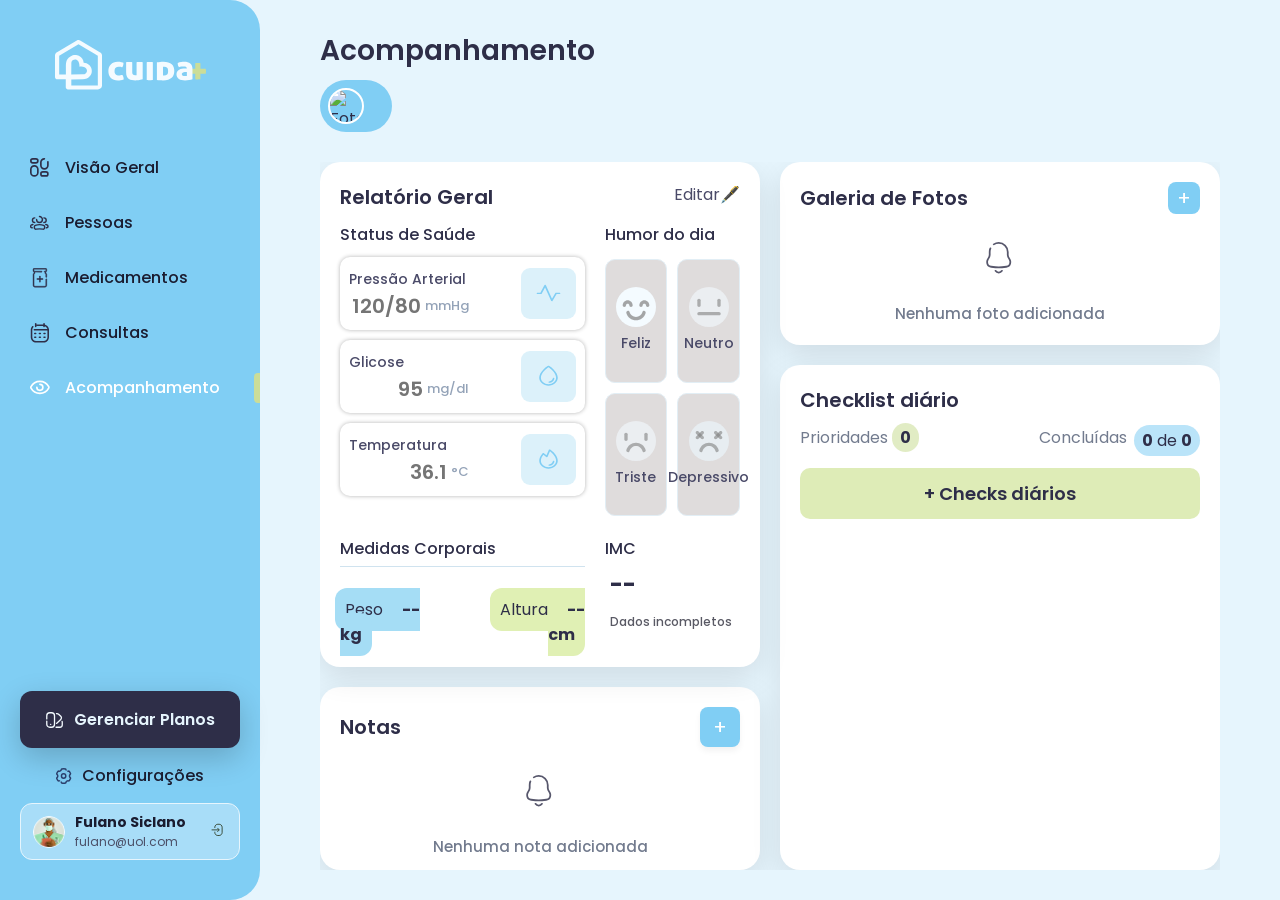
==== commit 20ebb027: "hierarquia de tamanho" ====
--- a/acompanhamentos.html
+++ b/acompanhamentos.html
@@ -100,7 +100,7 @@
             <!-- RELATÓRIO GERAL -->
             <article class="area-conteudo-acompanhamento" id="relatorio">
                 <div id="titulo-relatorio">
-                    <h2>Relatório Geral</h2> <a href="#">Editar🖋️</a>
+                    <h2 style="font-size: 20px;">Relatório Geral</h2> <a href="#">Editar🖋️</a>
                 </div>
 
                 <div id="relatorioVazio" style="display: none; text-align: center; padding: 20px;">
@@ -214,7 +214,7 @@
             <!-- GALERIA DE FOTOS -->
             <article class="area-conteudo-acompanhamento area-conteudo-acompanhamento--coluna" id="galeria">
                 <header class="painel-header">
-                    <h2>Galeria de Fotos</h2>
+                    <h2 style="font-size: 20px;">Galeria de Fotos</h2>
                     <button class="botao-adicionar-azul" id="btnAdicionarFoto" title="Adicionar foto">
                         +
                     </button>
@@ -237,7 +237,7 @@
             <!-- NOTAS -->
             <article class="area-conteudo-acompanhamento area-conteudo-acompanhamento--coluna" id="notas">
                 <header class="painel-header">
-                    <h2>Notas</h2>
+                    <h2 style="font-size: 20px;">Notas</h2>
                     <button class="botao-adicionar-nota" id="btnAdicionarNota" title="Adicionar nota">+</button>
                 </header>
 
@@ -257,7 +257,7 @@
             <!-- CHECKLIST DIÁRIO -->
             <article class="area-conteudo-acompanhamento" id="checklist">
                 <header>
-                    <h2>Checklist diário</h2>
+                    <h2 style="font-size: 20px;">Checklist diário</h2>
                     <div class="checklist-resumo">
                         <span>
                             Prioridades
--- a/style.css
+++ b/style.css
@@ -496,10 +496,12 @@
   justify-content: space-between;
   width: 100%;
 }
+
 #relatorio #titulo-relatorio a {
   color: #4a4a68;
   text-decoration: none;
 }
+
 #relatorio #titulo-relatorio a:hover {
   color: black;
   text-decoration: none;
@@ -1934,14 +1936,14 @@
   background-color: #cfe0a0;
 }
 
-#checklist .checklist-resumo {
-  display: flex;
-  font-size: 20px;
-  color: #727b8e;
-  align-items: center;
-  justify-content: space-between;
-  width: 100%;
-}
+.checklist-resumo {
+    display: flex;
+    flex-direction: row;
+    color: #727B8E;
+    justify-content: space-between;
+    width: 100%;
+}
+
 
 #checklist .checklist-resumo #checkTotal {
   color: #2e2e48;
@@ -1950,9 +1952,11 @@
   padding: 3px 8px;
   border: none;
 }
+
 #acompanhamento-checklist-concluidas {
   display: flex;
 }
+
 #conteiner-concluidas {
   color: #2e2e48;
   background-color: #bae4f9;
@@ -2062,6 +2066,7 @@
   align-items: center;
   width: 100%;
 }
+
 #galeria h2,
 #notas h2 {
   margin: 0;
@@ -2111,7 +2116,7 @@
 
 .titulo-quadrante {
   font-weight: 500;
-  font-size: 18px;
+  font-size: 16px;
   color: #2e2e48;
   display: block;
 }
@@ -2127,15 +2132,19 @@
   gap: 10px;
   width: 100%;
 }
+
 #feliz {
   grid-area: feliz;
 }
+
 #neutro {
   grid-area: neutro;
 }
+
 #triste {
   grid-area: triste;
 }
+
 #depressivo {
   grid-area: depressivo;
 }
@@ -2267,6 +2276,7 @@
   margin-top: 10px;
   padding: 9px;
 }
+
 .img-saude-medidores {
   display: flex;
   justify-content: center;
@@ -2545,43 +2555,117 @@
 
 /* ── Visão Geral: layout do dashboard ── */
 .vg-dashboard {
-  display: grid;
-  grid-template-columns: 1fr 1fr 280px;
-  grid-template-rows: auto auto;
-  gap: 20px;
-  flex: 1;
-  overflow-y: auto;
-  padding-bottom: 20px;
-}
-
-/* Linha 1 ─ Relatório, Indicadores, Consultas */
+
+    display: grid;
+    width: 100%;
+    height: 100%;
+    grid-template-rows: minmax(0, 1fr) minmax(0, 1fr) minmax(0, 1fr) minmax(0, 1fr) minmax(0, 1fr);
+    grid-template-columns: minmax(0, 1fr) minmax(0, 1fr) minmax(0, 1fr) minmax(0, 1fr) minmax(0, 1fr) minmax(0, 1fr) minmax(0, 1fr) minmax(0, 1fr) minmax(0, 1fr);
+    grid-template-areas:
+        "vgRelatorio vgRelatorio vgRelatorio vgRelatorio vgIndicadores vgIndicadores vgIndicadores vgConsultas vgConsultas"
+        "vgRelatorio vgRelatorio vgRelatorio vgRelatorio vgIndicadores vgIndicadores vgIndicadores vgConsultas vgConsultas"
+        "vgRelatorio vgRelatorio vgRelatorio vgRelatorio vgIndicadores vgIndicadores vgIndicadores vgConsultas vgConsultas"
+        "vgTarefas vgTarefas vgTarefas vgTarefas vgMedicamentos vgMedicamentos vgMedicamentos vgMedicamentos botaoMedicamento"
+        "vgTarefas vgTarefas vgTarefas vgTarefas vgMedicamentos vgMedicamentos vgMedicamentos vgMedicamentos botaoMedicamento";
+    grid-gap: 20px;
+    overflow-y: auto;
+
+}
+
 .vg-card-relatorio {
-  grid-column: 1;
-  grid-row: 1;
-  
+    display: flex;
+    flex-direction: column;
+    grid-area: vgRelatorio;
 }
 
 .vg-card-indicadores {
-  grid-column: 2;
-  grid-row: 1;
+    grid-area: vgIndicadores;
 }
 
 .vg-card-consultas {
-  grid-column: 3;
-  grid-row: 1 / 3;
-}
-
-/* Linha 2 ─ Tarefas, Medicamentos */
+    grid-area: vgConsultas;
+
+}
+
 .vg-card-tarefas {
-  grid-column: 1;
-  grid-row: 2;
+    display: flex;
+    flex-direction: column;
+    grid-area: vgTarefas;
 }
 
 .vg-card-medicamentos {
-  grid-column: 2;
-  grid-row: 2;
-}
-
+    grid-area: vgMedicamentos;
+}
+
+.vgBotaoMedicamento {
+    grid-area: botaoMedicamento;
+    box-shadow: 0 2px 4px #30353f71;
+}
+.vgBotaoMedicamento:hover {
+    background-color: #78c0e6;
+    cursor: pointer;
+}
+
+.vg-relatorio-corpo-limpo {
+    display: grid;
+    width: 100%;
+    height: 100%;
+    grid-template-columns: repeat(3, 1fr);
+    grid-template-rows: repeat(2, 1fr);
+    grid-gap: 10px;
+}
+.vg-conteiner {
+    border: 1px solid black;
+    border-radius: 10px;
+    padding: 5px;
+}
+.vg-conteiner-humorSemanal {
+    grid-row: 1 / 2;
+    grid-column: 1 / 3;
+}
+
+.vg-conteiner-humor {
+    display: flex;
+    flex-direction: column;
+    justify-content: space-between;
+    grid-row: 1 / 2;
+    grid-column: 3 / 4;
+}
+
+.vg-conteiner-notas {
+    grid-row: 2 / 3;
+    grid-column: 1 / 4;
+}
+
+.vgBotaoMedicamento {
+    display: flex;
+    flex-direction: column;
+    align-items: center;
+    justify-content: center;
+    background-color: #78c0e6c9;
+    border: 1px solid #78c0e6;
+    border-radius: 20px;
+    color: white;
+    font-size: 18px;
+    font-weight: 600;
+}
+.vgBotaoMedicamento img {
+    width: 65px;
+}
+#vg-checkTotal {
+    border-radius: 10px;
+    background-color: rgba(207, 224, 160, 0.624);
+    padding: 2px 5px;
+}
+#mini-conteiner-concluidas-vg {
+    border-radius: 10px;
+    background-color: rgb(186, 228, 249);
+    padding: 2px 5px;
+}
+#span-concluidas {
+    display: flex;
+    gap: 4px;
+}
 /* Card base */
 .vg-card {
   background: #ffffff;
@@ -2621,7 +2705,7 @@
 }
 
 .vg-vazio h3 {
-  font-size: 14px;
+  font-size: 16px;
   color: #c0c8d6;
   margin: 0;
 }
@@ -2640,28 +2724,14 @@
   padding: 14px;
 }
 
-.vg-quadrante-titulo {
-  font-size: 15px;
-  font-weight: 600;
-  color: #727b8e;
-  text-transform: uppercase;
-  letter-spacing: 0.04em;
-  margin-bottom: 6px;
-  display: block;
-}
-
 /* ── Tarefas ── */
-.vg-tarefas-header {
-  display: flex;
-  align-items: center;
-  justify-content: space-between;
-}
 
 .vg-tarefas-resumo {
-  font-size: 12px;
-  color: #727b8e;
-  display: flex;
-  gap: 10px;
+    font-size: 16px;
+    color: #727B8E;
+    display: flex;
+    justify-content: space-between;
+    gap: 10px;
 }
 
 .vg-tarefas-resumo strong {
@@ -2669,16 +2739,17 @@
 }
 
 .vg-btn-add {
-  background: #deecb7;
-  color: #182000;
-  border: none;
-  border-radius: 10px;
-  padding: 7px 16px;
-  font-size: 13px;
-  font-weight: 600;
-  font-family: "Poppins", sans-serif;
-  cursor: pointer;
-  transition: background 0.2s;
+    background: #deecb7;
+    color: #182000;
+    border: none;
+    border-radius: 10px;
+    padding: 7px 16px;
+    font-size: 16px;
+    font-weight: 600;
+    font-family: 'Poppins', sans-serif;
+    cursor: pointer;
+    transition: background 0.2s;
+
 }
 
 .vg-btn-add:hover {
@@ -2865,34 +2936,20 @@
    VISÃO GERAL — Humor do dia (card único)
    ============================================= */
 
-/* Seção humor dentro do relatório geral */
-.vg-secao-humor {
-  display: flex;
-  flex-direction: column;
-  gap: 6px;
-}
-
-.vg-quadrante-titulo {
-  margin-top: 6px;
-  font-size: 12px;
-  font-weight: 600;
-  color: #121418;
-  text-transform: uppercase;
-  letter-spacing: 0.04em;
-}
-
 /* Card visual do humor selecionado —
    mesma estética do btn-humor-card.ativo do acompanhamento */
 .vg-humor-card-ativo {
-  display: inline-flex;
-  align-items: center;
-  gap: 10px;
-  background-color: #bbeec7;
-  border: 1px solid #88d49a;
-  border-radius: 12px;
-  padding: 10px 16px;
-  width: fit-content;
-  margin-bottom: 15px;
+    background-color: rgb(203, 221, 152);
+    border: 1px solid rgb(203, 221, 152);
+    border-radius: 10px;
+    padding: 12px 8px;
+    margin: 5px 5px;
+    display: flex;
+    flex-direction: column;
+    align-items: center;
+    justify-content: center;
+    cursor: pointer;
+    transition: all 0.2s ease-in-out;
 }
 
 .vg-humor-card-ativo img {
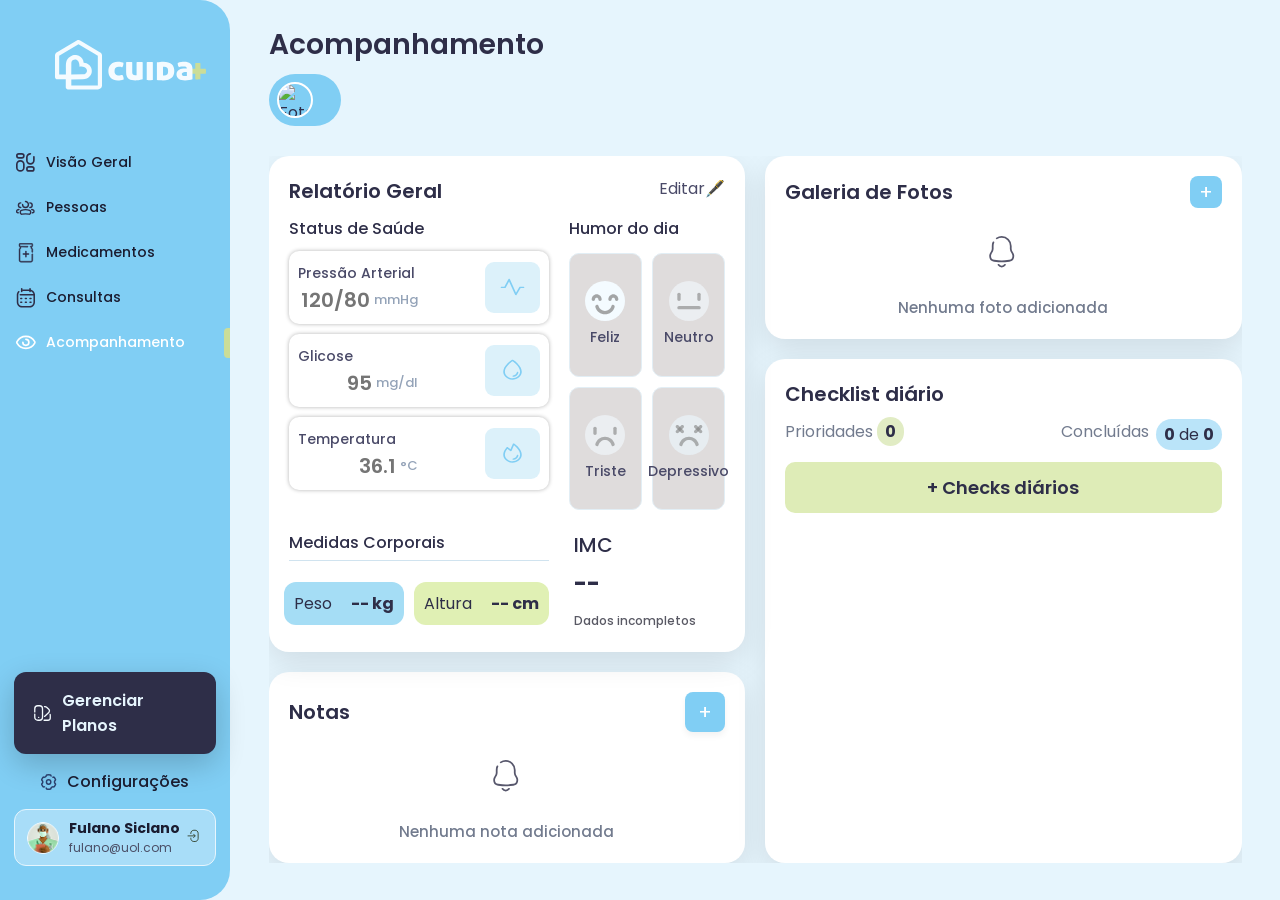
==== commit 6f397ee9: "att fonte e humor" ====
--- a/acompanhamentos.html
+++ b/acompanhamentos.html
@@ -12,6 +12,7 @@
 <body class="painel">
 
     <aside class="barra-lateral">
+
         <header class="logotipo">
             <img src="assets/icons/logo.svg" alt="Logotipo Cuida+">
         </header>
@@ -202,7 +203,7 @@
 
                     <div class="quadrante-relatorio" id="secao-imc-box" id="boxIMCContainer">
                         <div style="flex-grow: 1;">
-                            <span class="titulo-quadrante">IMC</span>
+                            <span class="titulo-quadrante" style="font-size: 20px; padding-left: 5px;">IMC</span>
                             <strong class="valor-imc-total" id="relatorioIMC">--</strong>
                             <span id="relatorioClassificacao" class="status-imc-texto">--</span>
                         </div>
--- a/style.css
+++ b/style.css
@@ -1,597 +1,605 @@
 @import url("https://fonts.googleapis.com/css2?family=Poppins:wght@400;500;600;700&display=swap");
 
 * {
-  margin: 0;
-  padding: 0;
-  box-sizing: border-box;
-  font-family: "Poppins", sans-serif;
+    margin: 0;
+    padding: 0;
+    box-sizing: border-box;
+    font-family: "Poppins", sans-serif;
 }
 
 body.painel {
-  display: flex;
-  height: 100vh;
-  overflow: hidden;
-  background-color: #e6f5fd;
-  color: #2e2e48;
+    display: flex;
+    height: 100vh;
+    overflow: hidden;
+    background-color: #e6f5fd;
+    color: #2e2e48;
+    min-width: 0;
 }
 
 .barra-lateral {
-  width: 260px;
-  background-color: #80cef4;
-  border-radius: 0 30px 30px 0;
-  display: flex;
-  flex-direction: column;
-  padding: 40px 0 20px 0;
-  position: relative;
-  z-index: 10;
+    width: clamp(200px, 20vw, 260px);
+    background-color: #80cef4;
+    border-radius: 0 30px 30px 0;
+    display: flex;
+    flex-direction: column;
+    padding: 40px 0 20px 0;
+    position: relative;
+    z-index: 10;
+    flex-shrink: 0;
 }
 
 .logotipo {
-  padding: 0 25px;
-  margin: 0 0 50px 30px;
-  display: flex;
-  align-items: center;
+    padding: 0 25px;
+    margin: 0 0 50px 30px;
+    display: flex;
+    align-items: center;
 }
 
 .logotipo img {
-  height: 50px;
+    height: 50px;
 }
 
 .menu-navegacao ul {
-  list-style: none;
-  flex-grow: 1;
+    list-style: none;
+    flex-grow: 1;
 }
 
 .menu-navegacao li {
-  position: relative;
-  padding: 0;
+    position: relative;
+    padding: 0;
 }
 
 .menu-navegacao a {
-  display: flex;
-  align-items: center;
-  text-decoration: none;
-  color: #1a1c30;
-  padding: 15px 30px;
-  cursor: pointer;
-  font-size: 16px;
-  font-weight: 500;
+    display: flex;
+    align-items: center;
+    text-decoration: none;
+    color: #1a1c30;
+    padding: 15px 30px;
+    cursor: pointer;
+    font-size: 16px;
+    font-weight: 500;
 }
 
 .menu-navegacao li img {
-  width: 20px;
-  height: 20px;
-  margin-right: 15px;
+    width: 20px;
+    height: 20px;
+    margin-right: 15px;
 }
 
 .menu-navegacao li.selecionado a {
-  color: #ffffff;
+    color: #ffffff;
 }
 
 .menu-navegacao li.selecionado img {
-  filter: brightness(0) invert(1);
+    filter: brightness(0) invert(1);
 }
 
 .menu-navegacao li.selecionado::after {
-  content: "";
-  display: block;
-  position: absolute;
-  right: 0;
-  top: 50%;
-  transform: translateY(-50%);
-  width: 6px;
-  height: 30px;
-  background-color: #cbdd98;
-  border-radius: 4px 0 0 4px;
-  z-index: 11;
+    content: "";
+    display: block;
+    position: absolute;
+    right: 0;
+    top: 50%;
+    transform: translateY(-50%);
+    width: 6px;
+    height: 30px;
+    background-color: #cbdd98;
+    border-radius: 4px 0 0 4px;
+    z-index: 11;
 }
 
 .rodape-lateral {
-  margin-top: auto;
-  padding: 0 20px 20px 20px;
-  display: flex;
-  flex-direction: column;
-  gap: 15px;
+    margin-top: auto;
+    padding: 0 20px 20px 20px;
+    display: flex;
+    flex-direction: column;
+    gap: 15px;
 }
 
 .botao-escuro {
-  background-color: #2e2e48;
-  color: #e6f5fd;
-  border: none;
-  border-radius: 12px;
-  padding: 16px 20px;
-  display: flex;
-  align-items: center;
-  justify-content: center;
-  font-weight: 600;
-  font-size: 16px;
-  cursor: pointer;
-  transition: background 0.3s;
-  text-decoration: none;
-  box-shadow: 0 10px 30px rgba(0, 0, 0, 0.2);
+    background-color: #2e2e48;
+    color: #e6f5fd;
+    border: none;
+    border-radius: 12px;
+    padding: 16px 20px;
+    display: flex;
+    align-items: center;
+    justify-content: center;
+    font-weight: 600;
+    font-size: 16px;
+    cursor: pointer;
+    transition: background 0.3s;
+    text-decoration: none;
+    box-shadow: 0 10px 30px rgba(0, 0, 0, 0.2);
 }
 
 .botao-escuro img {
-  margin-right: 10px;
+    margin-right: 10px;
 }
 
 .gerenciarPlanos {
-  width: 100%;
+    width: 100%;
 }
 
 .link-configuracoes {
-  display: flex;
-  justify-content: center;
-  align-items: center;
-  font-size: 16px;
-  font-weight: 500;
-  color: #1a1c30;
-  text-decoration: none;
+    display: flex;
+    justify-content: center;
+    align-items: center;
+    font-size: 16px;
+    font-weight: 500;
+    color: #1a1c30;
+    text-decoration: none;
 }
 
 .link-configuracoes img {
-  width: 16px;
-  margin-right: 10px;
+    width: 16px;
+    margin-right: 10px;
 }
 
 .perfil-usuario {
-  display: flex;
-  align-items: center;
-  justify-content: space-between;
-  border: 1px solid #e6f5fd;
-  background-color: rgba(255, 255, 255, 0.31);
-  padding: 8px 12px;
-  border-radius: 12px;
+    display: flex;
+    align-items: center;
+    justify-content: space-between;
+    border: 1px solid #e6f5fd;
+    background-color: rgba(255, 255, 255, 0.31);
+    padding: 8px 12px;
+    border-radius: 12px;
 }
 
 .informacoes-usuario {
-  display: flex;
-  align-items: center;
-  margin: 0;
+    display: flex;
+    align-items: center;
+    margin: 0;
 }
 
 .perfil {
-  width: 32px;
-  height: 32px;
-  border-radius: 50%;
-  margin-right: 10px;
-  object-fit: cover;
+    width: 32px;
+    height: 32px;
+    border-radius: 50%;
+    margin-right: 10px;
+    object-fit: cover;
 }
 
 .detalhes-usuario {
-  display: flex;
-  flex-direction: column;
+    display: flex;
+    flex-direction: column;
 }
 
 .nome-usuario {
-  font-size: 14px;
-  font-weight: 700;
-  color: #1a1c30;
+    font-size: 14px;
+    font-weight: 700;
+    color: #1a1c30;
 }
 
 .email-usuario {
-  font-size: 12px;
-  color: #4b4f67;
+    font-size: 12px;
+    color: #4b4f67;
 }
 
 .botao-sair {
-  background: none;
-  border: none;
-  cursor: pointer;
-  text-decoration: none;
-  transition: transform 0.3 ease;
+    background: none;
+    border: none;
+    cursor: pointer;
+    text-decoration: none;
+    transition: transform 0.3 ease;
 }
 
 .botao-sair button:hover {
-  cursor: pointer;
-  transform: scale(1.3);
+    cursor: pointer;
+    transform: scale(1.3);
 }
 
 .sair {
-  width: 18px;
+    width: 18px;
 }
 
 .conteudo-principal {
-  flex: 1;
-  padding: 30px 60px;
-  display: flex;
-  flex-direction: column;
+    flex: 1;
+    padding: 30px clamp(20px, 4vw, 60px);
+    display: flex;
+    flex-direction: column;
+    min-width: 0;
+    overflow-x: hidden;
 }
 
 .cabecalho-topo {
-  display: flex;
-  justify-content: space-between;
-  align-items: center;
-  margin-bottom: 30px;
+    display: flex;
+    justify-content: space-between;
+    align-items: center;
+    margin-bottom: 30px;
+    flex-wrap: wrap;
+    gap: 12px;
 }
 
 .cabecalho-topo h1 {
-  font-size: 28px;
-  color: #2e2e48;
-  font-weight: 600;
+    font-size: clamp(20px, 2.2vw, 28px);
+    color: #2e2e48;
+    font-weight: 600;
 }
 
 .titulos-cabecalho p {
-  font-size: 18px;
-  color: #727b8e;
-  margin-top: 4px;
+    font-size: 18px;
+    color: #727b8e;
+    margin-top: 4px;
 }
 
 .botao-emergencia {
-  padding: 18px 36px;
-  font-size: 18px;
-  border-radius: 16px;
-  width: 260px;
-  height: 60px;
+    padding: 18px 36px;
+    font-size: 18px;
+    border-radius: 16px;
+    width: clamp(180px, 20vw, 260px);
+    height: 60px;
 }
 
 .botao-emergencia img {
-  width: 26px;
+    width: 26px;
 }
 
 .botao-adicionar {
-  background-color: #cbdd98;
-  color: #2e2e48;
-  border: none;
-  border-radius: 25px;
-  padding: 15px 40px;
-  display: flex;
-  align-items: center;
-  justify-content: center;
-  font-weight: 600;
-  font-size: 18px;
-  cursor: pointer;
-  text-decoration: none;
-  box-shadow: 0 4px 6px rgba(0, 0, 0, 0.3);
-  width: 260px;
-  height: 60px;
+    background-color: #cbdd98;
+    color: #2e2e48;
+    border: none;
+    border-radius: 25px;
+    padding: 15px 40px;
+    display: flex;
+    align-items: center;
+    justify-content: center;
+    font-weight: 600;
+    font-size: 18px;
+    cursor: pointer;
+    text-decoration: none;
+    box-shadow: 0 4px 6px rgba(0, 0, 0, 0.3);
+    width: clamp(180px, 20vw, 260px);
+    height: 60px;
 }
 
 .botao-adicionar img {
-  width: 20px;
-  height: 20px;
-  margin-right: 10px;
+    width: 20px;
+    height: 20px;
+    margin-right: 10px;
 }
 
 .area-conteudo {
-  flex: 1;
-  background-color: #ffffff;
-  border-radius: 20px;
-  box-shadow: 0 10px 30px rgba(0, 0, 0, 0.2);
-  display: flex;
-  align-items: center;
-  justify-content: center;
-  padding: 40px;
-  overflow: hidden;
+    flex: 1;
+    background-color: #ffffff;
+    border-radius: 20px;
+    box-shadow: 0 10px 30px rgba(0, 0, 0, 0.2);
+    display: flex;
+    align-items: center;
+    justify-content: center;
+    padding: 40px;
+    overflow: auto;
+    min-width: 0;
 }
 
 .cartao-vazio {
-  display: flex;
-  flex-direction: column;
-  align-items: center;
-  justify-content: center;
-  text-align: center;
-  max-width: 600px;
-  width: 100%;
+    display: flex;
+    flex-direction: column;
+    align-items: center;
+    justify-content: center;
+    text-align: center;
+    max-width: 600px;
+    width: 100%;
 }
 
 .icone-sino {
-  width: 32px;
-  height: 32px;
-  margin-bottom: 20px;
-  opacity: 0.8;
+    width: 32px;
+    height: 32px;
+    margin-bottom: 20px;
+    opacity: 0.8;
 }
 
 h2 {
-  font-size: 26px;
-  color: #2e2e48;
-  font-weight: 600;
-  margin-bottom: 10px;
+    font-size: 26px;
+    color: #2e2e48;
+    font-weight: 600;
+    margin-bottom: 10px;
 }
 
 h3 {
-  font-size: 22px;
-  color: #2e2e48;
-  font-weight: 600;
-  margin-bottom: 10px;
+    font-size: 22px;
+    color: #2e2e48;
+    font-weight: 600;
+    margin-bottom: 10px;
 }
 
 .cartao-vazio p {
-  font-size: 18px;
-  color: #727b8e;
-  font-weight: 400;
+    font-size: 18px;
+    color: #727b8e;
+    font-weight: 400;
 }
 
 .painel-pessoas {
-  display: grid;
-  grid-template-columns: 2fr 1fr;
-  gap: 20px;
-  height: 90%;
+    display: grid;
+    grid-template-columns: repeat(3, minmax(0, 1fr));
+    gap: 20px;
+    height: 90%;
 }
 
 #idoso {
-  grid-column: span 2;
-  padding: 70px 20px 20px 20px;
+    padding: 70px 20px 20px 20px;
 }
 
 .area-conteudo-pessoas {
-  background-color: #ffffff;
-  border-radius: 20px;
-  box-shadow: 0 10px 30px rgba(0, 0, 0, 0.2);
-  display: flex;
-  justify-content: center;
-  align-items: center;
-  flex-direction: column;
-  position: relative;
+    background-color: #ffffff;
+    border-radius: 20px;
+    box-shadow: 0 10px 30px rgba(0, 0, 0, 0.2);
+    display: flex;
+    align-items: center;
+    flex-direction: column;
+    position: relative;
 }
 
 .area-conteudo-pessoas header {
-  position: absolute;
-  top: 20px;
-  left: 25px;
+    position: absolute;
+    top: 20px;
+    left: 25px;
 }
 
 .area-conteudo-pessoas p {
-  font-size: 18px;
-  color: #727b8e;
-  margin-top: 4px;
+    font-size: 18px;
+    color: #727b8e;
+    margin-top: 4px;
 }
 
 #familiar header {
-  width: 100%;
-  display: block;
-  align-items: flex-start;
+    width: 100%;
+    display: block;
+    align-items: flex-start;
 }
 
 #familiar {
-  display: flex;
-  flex-direction: column;
-  justify-content: flex-start;
-  align-items: center;
-  /* Faz os filhos ocuparem toda a largura disponível */
-  padding: 24px;
-  /* Espaçamento interno controlado, sem empurrar tudo */
+    grid-column: span 2;
+    display: flex;
+    flex-direction: column;
+    justify-content: flex-start;
+    align-items: center;
+    /* Faz os filhos ocuparem toda a largura disponível */
+    padding: 24px;
+    /* Espaçamento interno controlado, sem empurrar tudo */
 }
 
 #familiar section {
-  margin-top: 50px;
-  display: flex;
-  background-color: #cbdd98;
-  padding: 15px 65px;
-  border-radius: 50px;
-  color: #ffffff;
-  box-shadow: 0 4px 12px rgba(0, 0, 0, 0.3);
-  width: 100%;
+    margin-top: 50px;
+    display: flex;
+    background-color: #cbdd98;
+    padding: 15px 65px;
+    border-radius: 50px;
+    color: #ffffff;
+    box-shadow: 0 4px 12px rgba(0, 0, 0, 0.3);
+    width: 100%;
 }
 
 #cuidador {
-  padding: 70px 20px 20px 20px;
+    grid-column: span 3;
+    padding: 70px 20px 20px 20px;
 }
 
 .area-conteudo-pessoas footer {
-  color: #727b8e;
-  position: absolute;
-  bottom: 20px;
-  right: 30%;
+    color: #727b8e;
+    position: absolute;
+    bottom: 20px;
+    right: 30%;
 }
 
 .area-conteudo-pessoas footer ul li {
-  display: inline;
-  margin: 10px;
+    display: inline;
+    margin: 10px;
 }
 
 .barra-mes {
-  display: flex;
-  justify-content: space-between;
-  align-items: center;
-  margin-bottom: 20px;
+    display: flex;
+    justify-content: space-between;
+    align-items: center;
+    margin-bottom: 20px;
 }
 
 .seletor-mes {
-  display: flex;
-  align-items: center;
-  gap: 8px;
-  cursor: pointer;
+    display: flex;
+    align-items: center;
+    gap: 8px;
+    cursor: pointer;
 }
 
 .mes-atual {
-  font-size: 16px;
-  font-weight: 500;
-  color: #2e2e48;
+    font-size: 16px;
+    font-weight: 500;
+    color: #2e2e48;
 }
 
 .icone-dropdown {
-  width: 14px;
-  height: 14px;
-  opacity: 0.6;
+    width: 14px;
+    height: 14px;
+    opacity: 0.6;
 }
 
 .navegacao-mes {
-  display: flex;
-  gap: 8px;
+    display: flex;
+    gap: 8px;
 }
 
 .btn-mes {
-  width: 32px;
-  height: 32px;
-  background: none;
-  border: none;
-  font-size: 22px;
-  color: #727b8e;
-  cursor: pointer;
-  border-radius: 8px;
-  display: flex;
-  align-items: center;
-  justify-content: center;
-  transition:
-    background 0.2s,
-    color 0.2s;
-  line-height: 1;
+    width: 32px;
+    height: 32px;
+    background: none;
+    border: none;
+    font-size: 22px;
+    color: #727b8e;
+    cursor: pointer;
+    border-radius: 8px;
+    display: flex;
+    align-items: center;
+    justify-content: center;
+    transition:
+        background 0.2s,
+        color 0.2s;
+    line-height: 1;
 }
 
 .btn-mes:hover {
-  background-color: rgba(0, 0, 0, 0.06);
-  color: #2e2e48;
+    background-color: rgba(0, 0, 0, 0.06);
+    color: #2e2e48;
 }
 
 .painel-acompanhamento {
-  display: grid;
-  gap: 20px;
-  height: 90%;
-  grid-template-columns: minmax(0, 1fr) minmax(0, 1fr);
-  grid-template-areas:
-    "relatorio galeria"
-    "relatorio checklist"
-    "notas checklist";
-  overflow-y: auto;
-  
+    display: grid;
+    gap: 20px;
+    height: 90%;
+    grid-template-columns: minmax(0, 1fr) minmax(0, 1fr);
+    grid-template-areas:
+        "relatorio galeria"
+        "relatorio checklist"
+        "notas checklist";
+    overflow-y: auto;
+
 }
 
 #relatorio {
-  grid-area: relatorio;
-  display: flex;
-  padding: 20px;
-  flex-direction: column;
-  align-items: center;
-  justify-content: space-between;
-  position: relative;
+    grid-area: relatorio;
+    display: flex;
+    padding: 20px;
+    flex-direction: column;
+    align-items: center;
+    justify-content: space-between;
+    position: relative;
 }
 
 #relatorioConteudo {
-  width: 100%;
-  display: grid;
-  grid-template-areas:
-    "saude humor"
-    "saude humor"
-    "medidas imc";
-  grid-gap: 20px;
+    width: 100%;
+    display: grid;
+    grid-template-areas:
+        "saude humor"
+        "saude humor"
+        "medidas imc";
+    grid-gap: 20px;
 }
 
 #secao-saude-box {
-  display: flex;
-  flex-direction: column;
-  grid-area: saude;
+    display: flex;
+    flex-direction: column;
+    grid-area: saude;
 }
 
 #secao-humor-box {
-  display: flex;
-  flex-direction: column;
-  grid-area: humor;
+    display: flex;
+    flex-direction: column;
+    grid-area: humor;
 }
 
 #secao-medidas-box {
-  display: flex;
-  flex-direction: column;
-  grid-area: medidas;
+    display: flex;
+    flex-direction: column;
+    grid-area: medidas;
 }
 
 #secao-imc-box {
-  flex-direction: column;
-  display: flex;
-  grid-area: imc;
+    flex-direction: column;
+    display: flex;
+    grid-area: imc;
 }
 
 #relatorio #titulo-relatorio {
-  display: flex;
-  justify-content: space-between;
-  width: 100%;
+    display: flex;
+    justify-content: space-between;
+    width: 100%;
 }
 
 #relatorio #titulo-relatorio a {
-  color: #4a4a68;
-  text-decoration: none;
+    color: #4a4a68;
+    text-decoration: none;
 }
 
 #relatorio #titulo-relatorio a:hover {
-  color: black;
-  text-decoration: none;
+    color: black;
+    text-decoration: none;
 }
 
 #galeria {
-  grid-area: galeria;
+    grid-area: galeria;
 }
 
 #notas {
-  grid-area: notas;
+    grid-area: notas;
 }
 
 #checklist {
-  grid-area: checklist;
+    grid-area: checklist;
 }
 
 #checklist header {
-  display: flex;
-  flex-direction: column;
-  width: 100%;
-  align-items: start;
+    display: flex;
+    flex-direction: column;
+    width: 100%;
+    align-items: start;
 }
 
 .area-conteudo-acompanhamento {
-  background-color: #ffffff;
-  border-radius: 20px;
-  box-shadow: 0 10px 30px rgba(0, 0, 0, 0.1);
-  display: flex;
-  flex-direction: column;
-  align-items: stretch; /* era center — travava largura do conteúdo */
-  padding: 16px;
+    background-color: #ffffff;
+    border-radius: 20px;
+    box-shadow: 0 10px 30px rgba(0, 0, 0, 0.1);
+    display: flex;
+    flex-direction: column;
+    align-items: stretch;
+    /* era center — travava largura do conteúdo */
+    padding: 16px;
 }
 
 .area-conteudo-acompanhamento p {
-  font-size: 18px;
-  color: #727b8e;
-  margin-top: 4px;
+    font-size: 18px;
+    color: #727b8e;
+    margin-top: 4px;
 }
 
 .area-conteudo-acompanhamento div {
-  top: 20px;
-  left: 25px;
+    top: 20px;
+    left: 25px;
 }
 
 #checklist button {
-  font-size: 16px;
-  background-color: #80cef4;
-  position: static;
-  padding: 10px 10px;
-  border-radius: 10px;
-  border: none;
-  cursor: pointer;
-  width: 100%;
+    font-size: 16px;
+    background-color: #80cef4;
+    position: static;
+    padding: 10px 10px;
+    border-radius: 10px;
+    border: none;
+    cursor: pointer;
+    width: 100%;
 }
 
 .botao-adicionar-nota {
-  background-color: #80cef4;
-  color: #ffffff;
-  text-decoration: none;
-  position: absolute;
-  top: 20px;
-  left: 140px;
-  padding: 12px 12px;
-  border-radius: 8px;
-  box-shadow: 0 4px 6px rgba(0, 0, 0, 0.05);
+    background-color: #80cef4;
+    color: #ffffff;
+    text-decoration: none;
+    position: absolute;
+    top: 20px;
+    left: 140px;
+    padding: 12px 12px;
+    border-radius: 8px;
+    box-shadow: 0 4px 6px rgba(0, 0, 0, 0.05);
 }
 
 .superior {
-  background-color: #cbdd98;
-  color: #2e2e48;
-  border: none;
-  border-radius: 50px;
-  padding: 15px 40px;
-  display: flex;
-  align-items: center;
-  justify-content: center;
-  font-weight: 600;
-  font-size: 14px;
-  cursor: pointer;
-  text-decoration: none;
-  box-shadow: 0 4px 6px rgba(0, 0, 0, 0.3);
-  width: 260px;
-  height: 60px;
-  gap: 10px;
+    background-color: #cbdd98;
+    color: #2e2e48;
+    border: none;
+    border-radius: 50px;
+    padding: 15px 40px;
+    display: flex;
+    align-items: center;
+    justify-content: center;
+    font-weight: 600;
+    font-size: 14px;
+    cursor: pointer;
+    text-decoration: none;
+    box-shadow: 0 4px 6px rgba(0, 0, 0, 0.3);
+    width: clamp(180px, 20vw, 260px);
+    height: 60px;
+    gap: 10px;
 }
 
 .superior img {
-  width: 20px;
-  height: 20px;
+    width: 20px;
+    height: 20px;
 }
 
 /* =============================================
@@ -600,469 +608,469 @@
 .cartao *,
 .cartao *::before,
 .cartao *::after {
-  box-sizing: border-box;
-  margin: 0;
-  padding: 0;
+    box-sizing: border-box;
+    margin: 0;
+    padding: 0;
 }
 
 .modal-overlay {
-  position: fixed;
-  top: 0;
-  left: 0;
-  width: 100vw;
-  height: 100vh;
-  background-color: rgba(0, 0, 0, 0.5);
-  justify-content: center;
-  align-items: center;
-  z-index: 9999;
-  display: none;
-  opacity: 0;
-  transition: opacity 0.2s ease-in-out;
+    position: fixed;
+    top: 0;
+    left: 0;
+    width: 100vw;
+    height: 100vh;
+    background-color: rgba(0, 0, 0, 0.5);
+    justify-content: center;
+    align-items: center;
+    z-index: 9999;
+    display: none;
+    opacity: 0;
+    transition: opacity 0.2s ease-in-out;
 }
 
 .modal-overlay.visivel {
-  display: flex;
-  opacity: 1;
+    display: flex;
+    opacity: 1;
 }
 
 .cartao {
-  background-color: #ffffff;
-  border-radius: 24px;
-  overflow: hidden;
-  max-width: 600px;
-  width: 100%;
-  box-shadow: 0 2px 6px black;
+    background-color: #ffffff;
+    border-radius: 24px;
+    overflow: hidden;
+    max-width: 600px;
+    width: 100%;
+    box-shadow: 0 2px 6px black;
 }
 
 .form-header {
-  position: relative;
+    position: relative;
 }
 
 .form-header h1 {
-  background-color: #c8dfa1;
-  color: #2e2e48;
-  text-align: center;
-  padding: 16px;
-  font-weight: bold;
-  font-size: 18px;
+    background-color: #c8dfa1;
+    color: #2e2e48;
+    text-align: center;
+    padding: 16px;
+    font-weight: bold;
+    font-size: 18px;
 }
 
 .btn-fechar {
-  position: absolute;
-  right: 20px;
-  top: 50%;
-  transform: translateY(-50%);
-  background: none;
-  border: none;
-  font-size: 1.8rem;
-  cursor: pointer;
-  color: #2e2e48;
-  padding-right: 20px;
-  margin: 0;
+    position: absolute;
+    right: 20px;
+    top: 50%;
+    transform: translateY(-50%);
+    background: none;
+    border: none;
+    font-size: 1.8rem;
+    cursor: pointer;
+    color: #2e2e48;
+    padding-right: 20px;
+    margin: 0;
 }
 
 .formulario {
-  padding: 24px;
-  display: grid;
-  grid-template-columns: repeat(12, 1fr);
-  gap: 16px;
+    padding: 24px;
+    display: grid;
+    grid-template-columns: repeat(12, 1fr);
+    gap: 16px;
 }
 
 .inputs {
-  display: flex;
-  flex-direction: column;
-  width: 100%;
+    display: flex;
+    flex-direction: column;
+    width: 100%;
 }
 
 .inputs label {
-  font-size: 14px;
-  font-weight: 500;
-  color: #2e2e48;
-  margin-bottom: 6px;
+    font-size: 14px;
+    font-weight: 500;
+    color: #2e2e48;
+    margin-bottom: 6px;
 }
 
 .inputs input,
 .inputs textarea {
-  border: 1px solid #cbd5e1;
-  border-radius: 8px;
-  padding: 12px;
-  font-size: 14px;
-  background-color: #fff;
-  outline: none;
-  width: 100%;
-  font-family: "Poppins", sans-serif;
-  transition: border-color 0.2s;
+    border: 1px solid #cbd5e1;
+    border-radius: 8px;
+    padding: 12px;
+    font-size: 14px;
+    background-color: #fff;
+    outline: none;
+    width: 100%;
+    font-family: "Poppins", sans-serif;
+    transition: border-color 0.2s;
 }
 
 .inputs input:focus,
 .inputs textarea:focus {
-  border-color: #80cef4;
+    border-color: #80cef4;
 }
 
 .inputs input.campo-erro {
-  border-color: #e07b7b;
+    border-color: #e07b7b;
 }
 
 .col-span-full {
-  grid-column: span 12;
+    grid-column: span 12;
 }
 
 .col-5 {
-  grid-column: span 5;
+    grid-column: span 5;
 }
 
 .col-4 {
-  grid-column: span 4;
+    grid-column: span 4;
 }
 
 .col-2 {
-  grid-column: span 2;
+    grid-column: span 2;
 }
 
 .col-7 {
-  grid-column: span 7;
+    grid-column: span 7;
 }
 
 .col-6 {
-  grid-column: span 6;
+    grid-column: span 6;
 }
 
 .col-8 {
-  grid-column: span 8;
+    grid-column: span 8;
 }
 
 .column-left,
 .coluna-esq {
-  grid-column: span 7;
-  display: flex;
-  flex-direction: column;
-  gap: 16px;
+    grid-column: span 7;
+    display: flex;
+    flex-direction: column;
+    gap: 16px;
 }
 
 .column-right,
 .coluna-dir {
-  grid-column: span 5;
-  display: flex;
-  flex-direction: column;
-  gap: 16px;
+    grid-column: span 5;
+    display: flex;
+    flex-direction: column;
+    gap: 16px;
 }
 
 .textarea-group textarea {
-  height: 110px;
-  resize: none;
+    height: 110px;
+    resize: none;
 }
 
 .btn-anexos {
-  display: inline-block;
-  background-color: #7cd1f9;
-  color: #ffffff;
-  border: none;
-  border-radius: 12px;
-  padding: 11px;
-  font-weight: bold;
-  text-align: center;
-  cursor: pointer;
-  box-shadow: 0 4px 6px rgba(124, 209, 249, 0.3);
-  width: 100%;
+    display: inline-block;
+    background-color: #7cd1f9;
+    color: #ffffff;
+    border: none;
+    border-radius: 12px;
+    padding: 11px;
+    font-weight: bold;
+    text-align: center;
+    cursor: pointer;
+    box-shadow: 0 4px 6px rgba(124, 209, 249, 0.3);
+    width: 100%;
 }
 
 .btn-anexos img {
-  position: relative;
-  top: 6px;
+    position: relative;
+    top: 6px;
 }
 
 .sr-only {
-  position: absolute;
-  clip: rect(0, 0, 0, 0);
+    position: absolute;
+    clip: rect(0, 0, 0, 0);
 }
 
 .form-footer {
-  display: flex;
-  justify-content: center;
-  margin-top: 15px;
-  padding-bottom: 24px;
+    display: flex;
+    justify-content: center;
+    margin-top: 15px;
+    padding-bottom: 24px;
 }
 
 .btn-confirmar {
-  background-color: #c8dfa1;
-  color: #2e2e48;
-  border: none;
-  border-radius: 20px;
-  padding: 12px 60px;
-  font-size: 16px;
-  font-weight: 600;
-  font-family: "Poppins", sans-serif;
-  cursor: pointer;
-  transition: background 0.2s;
+    background-color: #c8dfa1;
+    color: #2e2e48;
+    border: none;
+    border-radius: 20px;
+    padding: 12px 60px;
+    font-size: 16px;
+    font-weight: 600;
+    font-family: "Poppins", sans-serif;
+    cursor: pointer;
+    transition: background 0.2s;
 }
 
 .btn-confirmar:hover {
-  background-color: #b9cc7a;
+    background-color: #b9cc7a;
 }
 
 /* ADICIONAR FAMILIAR */
 .botao-pessoas {
-  background-color: #80cef4;
-  color: #ffffff;
-  text-decoration: none;
-  position: absolute;
-  top: 20px;
-  left: 240px;
-  padding: 12px;
-  border-radius: 8px;
-  box-shadow: 0 4px 6px rgba(0, 0, 0, 0.05);
-  border: none;
-  cursor: pointer;
+    background-color: #80cef4;
+    color: #ffffff;
+    text-decoration: none;
+    position: absolute;
+    top: 20px;
+    left: 240px;
+    padding: 12px;
+    border-radius: 8px;
+    box-shadow: 0 4px 6px rgba(0, 0, 0, 0.05);
+    border: none;
+    cursor: pointer;
 }
 
 dialog.modal-container {
-  border: none;
-  border-radius: 30px;
-  padding: 0;
-  width: 90%;
-  max-width: 600px;
-  height: auto;
-  box-shadow: 0 10px 30px rgba(0, 0, 0, 0.2);
-  overflow: hidden;
-  position: fixed;
-  top: 50%;
-  left: 50%;
-  transform: translate(-50%, -50%);
-  margin: 0;
+    border: none;
+    border-radius: 30px;
+    padding: 0;
+    width: 90%;
+    max-width: 600px;
+    height: auto;
+    box-shadow: 0 10px 30px rgba(0, 0, 0, 0.2);
+    overflow: hidden;
+    position: fixed;
+    top: 50%;
+    left: 50%;
+    transform: translate(-50%, -50%);
+    margin: 0;
 }
 
 .modal-container::backdrop {
-  background: rgba(0, 0, 0, 0.5);
+    background: rgba(0, 0, 0, 0.5);
 }
 
 .modal-container .header-fami {
-  background-color: #c8dfa1;
-  padding: 20px;
-  text-align: center;
-  position: relative;
-  width: 100%;
-  box-sizing: border-box;
-  margin-top: -20px;
-  margin-left: -25px;
+    background-color: #c8dfa1;
+    padding: 20px;
+    text-align: center;
+    position: relative;
+    width: 100%;
+    box-sizing: border-box;
+    margin-top: -20px;
+    margin-left: -25px;
 }
 
 .modal-container .header-fami h2 {
-  justify-content: center;
-  align-items: center;
-  color: #2e2e48;
-  font-size: 18px;
-  margin: 0;
+    justify-content: center;
+    align-items: center;
+    color: #2e2e48;
+    font-size: 18px;
+    margin: 0;
 }
 
 .modal-container .btn-close {
-  position: absolute;
-  right: 20px;
-  top: 50%;
-  transform: translateY(-50%);
-  background: none;
-  border: none;
-  font-size: 1.8rem;
-  cursor: pointer;
-  color: #2e2e48;
-  padding-right: 20px;
-  margin: 0;
+    position: absolute;
+    right: 20px;
+    top: 50%;
+    transform: translateY(-50%);
+    background: none;
+    border: none;
+    font-size: 1.8rem;
+    cursor: pointer;
+    color: #2e2e48;
+    padding-right: 20px;
+    margin: 0;
 }
 
 .modal-container form.modal-caixa {
-  padding: 30px;
-  display: flex;
-  flex-direction: column;
-  gap: 15px;
-  margin: 0;
-  background: transparent;
+    padding: 30px;
+    display: flex;
+    flex-direction: column;
+    gap: 15px;
+    margin: 0;
+    background: transparent;
 }
 
 .modal-container article.input-linha {
-  display: flex;
-  flex-direction: row;
-  gap: 15px;
-  border: none;
-  padding: 0;
-  margin: 0;
-  background: transparent;
-  width: 100%;
-  box-shadow: none;
+    display: flex;
+    flex-direction: row;
+    gap: 15px;
+    border: none;
+    padding: 0;
+    margin: 0;
+    background: transparent;
+    width: 100%;
+    box-shadow: none;
 }
 
 .modal-container p.input-group {
-  display: flex;
-  flex-direction: column;
-  gap: 5px;
-  flex: 1;
-  margin: 0;
-  padding: 0;
-  background: transparent;
+    display: flex;
+    flex-direction: column;
+    gap: 5px;
+    flex: 1;
+    margin: 0;
+    padding: 0;
+    background: transparent;
 }
 
 .modal-container .flex-grow {
-  flex: 2;
+    flex: 2;
 }
 
 .modal-container label {
-  font-weight: bold;
-  font-size: 0.9rem;
-  color: #2e2e48;
-  display: block;
-  margin: 0;
-  background: none;
+    font-weight: bold;
+    font-size: 0.9rem;
+    color: #2e2e48;
+    display: block;
+    margin: 0;
+    background: none;
 }
 
 .modal-container input {
-  padding: 12px;
-  border: 1px solid #cbd5e1;
-  border-radius: 8px;
-  background: #ffffff;
-  width: 100%;
-  box-sizing: border-box;
-  margin: 0;
+    padding: 12px;
+    border: 1px solid #cbd5e1;
+    border-radius: 8px;
+    background: #ffffff;
+    width: 100%;
+    box-sizing: border-box;
+    margin: 0;
 }
 
 .modal-container .btn-confirmar {
-  background-color: #c8dfa1;
-  border: none;
-  border-radius: 12px;
-  padding: 15px 60px;
-  font-weight: bold;
-  color: #ffffff;
-  cursor: pointer;
-  box-shadow: 0 4px 6px rgba(0, 0, 0, 0.1);
-  transition: opacity 0.2s;
-  font-size: 1rem;
+    background-color: #c8dfa1;
+    border: none;
+    border-radius: 12px;
+    padding: 15px 60px;
+    font-weight: bold;
+    color: #ffffff;
+    cursor: pointer;
+    box-shadow: 0 4px 6px rgba(0, 0, 0, 0.1);
+    transition: opacity 0.2s;
+    font-size: 1rem;
 }
 
 .modal-container footer {
-  margin-top: 20px;
-  display: flex;
-  justify-content: center;
-  background: transparent;
-  border: none;
-  padding-left: 57%;
-  width: 100%;
+    margin-top: 20px;
+    display: flex;
+    justify-content: center;
+    background: transparent;
+    border: none;
+    padding-left: 57%;
+    width: 100%;
 }
 
 /* ADICIONAR CUIDADOR */
 .cartao-cuidador *,
 .cartao-cuidador *::before,
 .cartao-cuidador *::after {
-  box-sizing: border-box;
-  margin: 0;
-  padding: 0;
+    box-sizing: border-box;
+    margin: 0;
+    padding: 0;
 }
 
 .modal-overlay-cuidador {
-  position: fixed;
-  top: 0;
-  left: 0;
-  width: 100vw;
-  height: 100vh;
-  background-color: rgba(0, 0, 0, 0.5);
-  justify-content: center;
-  align-items: center;
-  z-index: 9999;
-  display: none;
-  opacity: 0;
-  transition: opacity 0.2s ease-in-out;
+    position: fixed;
+    top: 0;
+    left: 0;
+    width: 100vw;
+    height: 100vh;
+    background-color: rgba(0, 0, 0, 0.5);
+    justify-content: center;
+    align-items: center;
+    z-index: 9999;
+    display: none;
+    opacity: 0;
+    transition: opacity 0.2s ease-in-out;
 }
 
 .modal-overlay-cuidador.visivel {
-  display: flex;
-  opacity: 1;
+    display: flex;
+    opacity: 1;
 }
 
 .cartao-cuidador {
-  background-color: #ffffff;
-  border-radius: 24px;
-  overflow: hidden;
-  max-width: 600px;
-  width: 90%;
-  max-height: 90vh;
-  box-shadow: 0 2px 6px black;
-  display: flex;
-  flex-direction: column;
-  position: relative;
+    background-color: #ffffff;
+    border-radius: 24px;
+    overflow: hidden;
+    max-width: 600px;
+    width: 90%;
+    max-height: 90vh;
+    box-shadow: 0 2px 6px black;
+    display: flex;
+    flex-direction: column;
+    position: relative;
 }
 
 .form-header-cuidador {
-  position: relative;
-  width: 100%;
-  margin-top: -20px;
-  margin-left: -25px;
+    position: relative;
+    width: 100%;
+    margin-top: -20px;
+    margin-left: -25px;
 }
 
 .form-header-cuidador h1 {
-  background-color: #c8dfa1;
-  color: #2e2e48;
-  text-align: center;
-  padding: 16px;
-  font-size: 18px;
-  margin: 0;
+    background-color: #c8dfa1;
+    color: #2e2e48;
+    text-align: center;
+    padding: 16px;
+    font-size: 18px;
+    margin: 0;
 }
 
 .btn-fechar-cuidador {
-  position: absolute;
-  right: 20px;
-  top: 50%;
-  transform: translateY(-50%);
-  background: none;
-  border: none;
-  font-size: 1.8rem;
-  cursor: pointer;
-  color: #2e2e48;
-  padding: 0;
-  margin: 0;
+    position: absolute;
+    right: 20px;
+    top: 50%;
+    transform: translateY(-50%);
+    background: none;
+    border: none;
+    font-size: 1.8rem;
+    cursor: pointer;
+    color: #2e2e48;
+    padding: 0;
+    margin: 0;
 }
 
 .formulario-cuidador {
-  padding: 24px 30px;
-  display: grid;
-  grid-template-columns: repeat(12, 1fr);
-  gap: 15px 20px;
-  flex: 1;
-  overflow-y: auto;
-  margin: 60px 30px 120px;
+    padding: 24px 30px;
+    display: grid;
+    grid-template-columns: repeat(12, 1fr);
+    gap: 15px 20px;
+    flex: 1;
+    overflow-y: auto;
+    margin: 60px 30px 120px;
 }
 
 .btn-enviar-container {
-  display: flex;
-  align-items: flex-end;
-  padding-bottom: 2px;
+    display: flex;
+    align-items: flex-end;
+    padding-bottom: 2px;
 }
 
 .btn-enviar {
-  background-color: #c8dfa1;
-  color: white;
-  border: none;
-  border-radius: 12px;
-  padding: 12px;
-  font-weight: bold;
-  cursor: pointer;
-  box-shadow: 0 4px 6px rgba(0, 0, 0, 0.1);
+    background-color: #c8dfa1;
+    color: white;
+    border: none;
+    border-radius: 12px;
+    padding: 12px;
+    font-weight: bold;
+    cursor: pointer;
+    box-shadow: 0 4px 6px rgba(0, 0, 0, 0.1);
 }
 
 .form-footer-cuidador {
-  display: flex;
-  justify-content: center;
-  align-items: center;
-  padding: 20px 0 30px 0;
-  margin-top: 20px;
-  position: relative;
-  flex-shrink: 0;
+    display: flex;
+    justify-content: center;
+    align-items: center;
+    padding: 20px 0 30px 0;
+    margin-top: 20px;
+    position: relative;
+    flex-shrink: 0;
 }
 
 .btn-confirmar-cuidador {
-  background-color: #c8dfa1;
-  color: #ffffff;
-  border: none;
-  border-radius: 15px;
-  padding: 15px 80px;
-  font-size: 16px;
-  cursor: pointer;
-  position: relative;
+    background-color: #c8dfa1;
+    color: #ffffff;
+    border: none;
+    border-radius: 15px;
+    padding: 15px 80px;
+    font-size: 16px;
+    cursor: pointer;
+    position: relative;
 }
 
 /* ═══════════════════════════════════════════
@@ -1071,869 +1079,872 @@
 .lista-idosos,
 .lista-cuidadores,
 .lista-familiares {
-  display: flex;
-  flex-wrap: wrap;
-  gap: 5px;
-  margin-top: 3px;
-  width: 100%;
+    display: flex;
+    flex-wrap: wrap;
+    gap: 5px;
+    margin-top: 3px;
+    width: 100%;
 }
 
 .card-idoso {
-  border: 1px solid #a8d8f0;
-  display: flex;
-  align-items: flex-start;
-  gap: 16px;
-  background: #ffffff;
-  border-radius: 16px;
-  padding: 20px;
-  min-width: 260px;
-  flex: 0 0 auto;
-  box-shadow: 0 2px 8px rgba(0, 0, 0, 0.06);
+    border: 1px solid #a8d8f0;
+    display: flex;
+    flex-direction: column;
+    align-items: start;
+    justify-content: center;
+    gap: 16px;
+    background: #a8d8f034;
+    border-radius: 10px;
+    padding: 20px;
+    min-width: 260px;
+    flex: 0 0 auto;
+    box-shadow: 0 2px 8px rgba(0, 0, 0, 0.06);
 }
 
 .card-idoso-avatar img {
-  width: 72px;
-  height: 72px;
-  border-radius: 50%;
-  object-fit: cover;
+    width: 72px;
+    height: 72px;
+    border-radius: 50%;
+    object-fit: cover;
 }
 
 .card-idoso-info {
-  display: flex;
-  flex-direction: column;
-  gap: 4px;
+    display: flex;
+    flex-direction: column;
+    gap: 4px;
 }
 
 .card-idoso-nome {
-  font-size: 1.15rem;
-  font-weight: 700;
-  color: #2e2e48;
+    font-size: 1.15rem;
+    font-weight: 700;
+    color: #2e2e48;
 }
 
 .card-idoso-idade {
-  font-size: 0.82rem;
-  color: #6b7280;
+    font-size: 0.82rem;
+    color: #6b7280;
 }
 
 .card-idoso-comorbidades {
-  display: flex;
-  flex-direction: column;
-  gap: 6px;
-  margin-top: 6px;
+    display: flex;
+    flex-direction: column;
+    gap: 6px;
+    margin-top: 6px;
 }
 
 .label-comorbidades {
-  font-size: 0.75rem;
-  color: #9ca3af;
-  text-transform: uppercase;
-  letter-spacing: 0.04em;
+    font-size: 0.75rem;
+    color: #9ca3af;
+    text-transform: uppercase;
+    letter-spacing: 0.04em;
 }
 
 .tags {
-  display: flex;
-  flex-wrap: wrap;
-  gap: 6px;
+    display: flex;
+    flex-wrap: wrap;
+    gap: 6px;
 }
 
 .tag-comorbidade {
-  background: #d7e9b9;
-  color: #2e2e48;
-  border-radius: 20px;
-  padding: 3px 12px;
-  font-size: 0.8rem;
-  font-weight: 500;
+    background: #d7e9b9;
+    color: #2e2e48;
+    border-radius: 20px;
+    padding: 3px 12px;
+    font-size: 0.8rem;
+    font-weight: 500;
 }
 
 .lista-cuidadores {
-  flex-direction: row;
+    flex-direction: row;
 }
 
 .card-cuidador {
-  display: flex;
-  flex-direction: column;
-  gap: 10px;
-  background: #a8d8f0;
-  border-radius: 16px;
-  padding: 18px;
-  min-width: 180px;
-  flex: 1 1 180px;
-  max-width: 220px;
-  color: #fff;
-  box-shadow: 0 4px 12px rgba(0, 0, 0, 0.3);
+    display: flex;
+    flex-direction: column;
+    gap: 10px;
+    background: #a8d8f0;
+    border-radius: 16px;
+    padding: 18px;
+    min-width: 180px;
+    flex: 1 1 180px;
+    max-width: 220px;
+    color: #fff;
+    box-shadow: 0 4px 12px rgba(0, 0, 0, 0.3);
 }
 
 .card-cuidador-topo {
-  display: flex;
-  align-items: center;
-  gap: 12px;
+    display: flex;
+    align-items: center;
+    gap: 12px;
 }
 
 .card-cuidador-avatar {
-  width: 52px;
-  height: 52px;
-  border-radius: 50%;
-  object-fit: cover;
-  border: 2px solid rgba(255, 255, 255, 0.6);
+    width: 52px;
+    height: 52px;
+    border-radius: 50%;
+    object-fit: cover;
+    border: 2px solid rgba(255, 255, 255, 0.6);
 }
 
 .card-cuidador-info {
-  display: flex;
-  flex-direction: column;
+    display: flex;
+    flex-direction: column;
 }
 
 .card-cuidador-nome {
-  font-size: 1rem;
-  font-weight: 700;
+    font-size: 1rem;
+    font-weight: 700;
 }
 
 .card-cuidador-idade {
-  font-size: 0.8rem;
-  opacity: 0.85;
+    font-size: 0.8rem;
+    opacity: 0.85;
 }
 
 .card-cuidador-detalhes {
-  list-style: none;
-  padding: 0;
-  margin: 0;
-  font-size: 0.8rem;
-  display: flex;
-  flex-direction: column;
-  gap: 4px;
+    list-style: none;
+    padding: 0;
+    margin: 0;
+    font-size: 0.8rem;
+    display: flex;
+    flex-direction: column;
+    gap: 4px;
 }
 
 .card-cuidador-detalhes li span {
-  font-weight: 600;
+    font-weight: 600;
 }
 
 .card-cuidador-id {
-  background: #c8dfa1;
-  border-radius: 8px;
-  padding: 6px 10px;
-  font-size: 0.85rem;
-  font-weight: 700;
-  text-align: center;
-  letter-spacing: 0.05em;
-  margin-top: 4px;
+    background: #c8dfa1;
+    border-radius: 8px;
+    padding: 6px 10px;
+    font-size: 0.85rem;
+    font-weight: 700;
+    text-align: center;
+    letter-spacing: 0.05em;
+    margin-top: 4px;
 }
 
 .lista-familiares {
-  display: flex;
-  flex-direction: column;
-  gap: 10px;
-  width: 100%;
-
-  max-height: 260px;
-  overflow-y: auto;
+    display: flex;
+    flex-direction: column;
+    gap: 10px;
+    width: 100%;
+
+    max-height: 260px;
+    overflow-y: auto;
 }
 
 #familiar .familiar-modelo-estatico,
 .card-familiar {
-  display: flex;
-  align-items: center;
-  gap: 14px;
-  border-radius: 50px;
-  padding: 12px 20px;
-  width: 100%;
-  margin-bottom: 12px;
-  /* Cria o espaçamento perfeito entre o Fulano e os de baixo */
-  box-sizing: border-box;
-  box-shadow: 0 4px 10px rgba(0, 0, 0, 0.08);
-  position: relative;
+    background-color: #DEEBCF;
+    display: flex;
+    align-items: center;
+    gap: 14px;
+    border-radius: 50px;
+    padding: 12px 20px;
+    width: 100%;
+    margin-bottom: 12px;
+    /* Cria o espaçamento perfeito entre o Fulano e os de baixo */
+    box-sizing: border-box;
+    box-shadow: 0 4px 10px rgba(0, 0, 0, 0.08);
+    position: relative;
 }
 
 .familiar-admin {
-  background: #c8e6a0;
+    background: #DEEBCF;
 }
 
 .familiar-observador {
-  background: #a8d8f0;
+    background: #a8d8f0;
 }
 
 #familiar .familiar-modelo-estatico img,
 .card-familiar-avatar {
-  width: 42px;
-  height: 42px;
-  border-radius: 50%;
-  object-fit: cover;
-  margin: 0;
-  flex-shrink: 0;
+    width: 42px;
+    height: 42px;
+    border-radius: 50%;
+    object-fit: cover;
+    margin: 0;
+    flex-shrink: 0;
 }
 
 .card-familiar-info {
-  display: flex;
-  flex-direction: column;
-  justify-content: center;
-  gap: 2px;
+    display: flex;
+    flex-direction: column;
+    justify-content: center;
+    gap: 2px;
 }
 
 .card-familiar-info strong {
-  font-size: 0.95rem;
-  font-weight: 600;
-  color: #1a1a2e;
+    font-size: 0.95rem;
+    font-weight: 600;
+    color: #1a1a2e;
 }
 
 .card-familiar-info span {
-  font-size: 0.75rem;
-  color: #4b5563;
+    font-size: 0.75rem;
+    color: #4b5563;
 }
 
 /* =============================================
    CONSULTAS
    ============================================= */
 .cartao-consulta {
-  max-width: 680px;
-  background-color: #e6f5fd;
-  max-height: 92vh;
-  overflow-y: auto;
+    max-width: 680px;
+    background-color: #e6f5fd;
+    max-height: 92vh;
+    overflow-y: auto;
 }
 
 .consulta-datetime {
-  display: flex;
-  gap: 16px;
-  align-items: flex-start;
+    display: flex;
+    gap: 16px;
+    align-items: flex-start;
 }
 
 .consulta-calendario-wrap,
 .consulta-horario-wrap {
-  flex: 1;
-  display: flex;
-  flex-direction: column;
-  gap: 8px;
-}
-
-.consulta-calendario-wrap > label,
-.consulta-horario-wrap > label {
-  font-size: 14px;
-  font-weight: 500;
-  color: #2e2e48;
+    flex: 1;
+    display: flex;
+    flex-direction: column;
+    gap: 8px;
+}
+
+.consulta-calendario-wrap>label,
+.consulta-horario-wrap>label {
+    font-size: 14px;
+    font-weight: 500;
+    color: #2e2e48;
 }
 
 .btn-dia {
-  width: 32px;
-  height: 32px;
-  background: none;
-  border: none;
-  font-size: 22px;
-  color: #727b8e;
-  cursor: pointer;
-  border-radius: 8px;
-  display: flex;
-  align-items: center;
-  justify-content: center;
-  transition:
-    background 0.2s,
-    color 0.2s;
-  line-height: 1;
+    width: 32px;
+    height: 32px;
+    background: none;
+    border: none;
+    font-size: 22px;
+    color: #727b8e;
+    cursor: pointer;
+    border-radius: 8px;
+    display: flex;
+    align-items: center;
+    justify-content: center;
+    transition:
+        background 0.2s,
+        color 0.2s;
+    line-height: 1;
 }
 
 .btn-dia:hover {
-  background-color: rgba(0, 0, 0, 0.06);
-  color: #2e2e48;
+    background-color: rgba(0, 0, 0, 0.06);
+    color: #2e2e48;
 }
 
 .calendario-inline {
-  background: #80cef4;
-  border-radius: 16px;
-  padding: 14px;
-  user-select: none;
+    background: #80cef4;
+    border-radius: 16px;
+    padding: 14px;
+    user-select: none;
 }
 
 .cal-inline-header {
-  display: flex;
-  justify-content: space-between;
-  align-items: center;
-  margin-bottom: 10px;
+    display: flex;
+    justify-content: space-between;
+    align-items: center;
+    margin-bottom: 10px;
 }
 
 .cal-inline-mes {
-  font-size: 13px;
-  font-weight: 700;
-  color: #fff;
+    font-size: 13px;
+    font-weight: 700;
+    color: #fff;
 }
 
 .cal-inline-nav {
-  display: flex;
-  gap: 4px;
+    display: flex;
+    gap: 4px;
 }
 
 .cal-inline-btn {
-  background: rgba(255, 255, 255, 0.25);
-  border: none;
-  border-radius: 6px;
-  width: 24px;
-  height: 24px;
-  font-size: 16px;
-  color: #fff;
-  cursor: pointer;
-  display: flex;
-  align-items: center;
-  justify-content: center;
-  transition: background 0.2s;
-  font-family: "Poppins", sans-serif;
-  line-height: 1;
+    background: rgba(255, 255, 255, 0.25);
+    border: none;
+    border-radius: 6px;
+    width: 24px;
+    height: 24px;
+    font-size: 16px;
+    color: #fff;
+    cursor: pointer;
+    display: flex;
+    align-items: center;
+    justify-content: center;
+    transition: background 0.2s;
+    font-family: "Poppins", sans-serif;
+    line-height: 1;
 }
 
 .cal-inline-btn:hover {
-  background: rgba(255, 255, 255, 0.4);
+    background: rgba(255, 255, 255, 0.4);
 }
 
 .cal-inline-grid {
-  display: grid;
-  grid-template-columns: repeat(7, 1fr);
-  gap: 3px;
-  text-align: center;
+    display: grid;
+    grid-template-columns: repeat(7, 1fr);
+    gap: 3px;
+    text-align: center;
 }
 
 .cal-inline-diasemana {
-  font-size: 9px;
-  font-weight: 700;
-  color: rgba(255, 255, 255, 0.7);
-  padding: 4px 0;
+    font-size: 9px;
+    font-weight: 700;
+    color: rgba(255, 255, 255, 0.7);
+    padding: 4px 0;
 }
 
 .cal-inline-dia {
-  font-size: 12px;
-  font-weight: 500;
-  color: #fff;
-  padding: 6px 2px;
-  border-radius: 8px;
-  cursor: pointer;
-  transition: background 0.15s;
+    font-size: 12px;
+    font-weight: 500;
+    color: #fff;
+    padding: 6px 2px;
+    border-radius: 8px;
+    cursor: pointer;
+    transition: background 0.15s;
 }
 
 .cal-inline-dia:hover {
-  background: rgba(255, 255, 255, 0.25);
+    background: rgba(255, 255, 255, 0.25);
 }
 
 .cal-inline-dia.selecionado {
-  background: #cbdd98;
-  color: #2e2e48;
-  font-weight: 700;
+    background: #cbdd98;
+    color: #2e2e48;
+    font-weight: 700;
 }
 
 .cal-inline-dia.vazio {
-  cursor: default;
+    cursor: default;
 }
 
 .seletor-horario-drum {
-  background: #cbdd98;
-  border-radius: 16px;
-  display: flex;
-  overflow: hidden;
-  height: 160px;
+    background: #cbdd98;
+    border-radius: 16px;
+    display: flex;
+    overflow: hidden;
+    height: 160px;
 }
 
 .drum-col {
-  flex: 1;
-  overflow-y: auto;
-  scrollbar-width: none;
-  display: flex;
-  flex-direction: column;
-  align-items: center;
-  padding: 4px 0;
+    flex: 1;
+    overflow-y: auto;
+    scrollbar-width: none;
+    display: flex;
+    flex-direction: column;
+    align-items: center;
+    padding: 4px 0;
 }
 
 .drum-col::-webkit-scrollbar {
-  display: none;
+    display: none;
 }
 
 .drum-item {
-  font-size: 14px;
-  font-weight: 500;
-  color: rgba(46, 46, 72, 0.4);
-  padding: 8px 10px;
-  cursor: pointer;
-  border-radius: 8px;
-  white-space: nowrap;
-  width: 100%;
-  text-align: center;
-  transition:
-    color 0.15s,
-    font-size 0.15s;
+    font-size: 14px;
+    font-weight: 500;
+    color: rgba(46, 46, 72, 0.4);
+    padding: 8px 10px;
+    cursor: pointer;
+    border-radius: 8px;
+    white-space: nowrap;
+    width: 100%;
+    text-align: center;
+    transition:
+        color 0.15s,
+        font-size 0.15s;
 }
 
 .drum-item.ativo {
-  color: #2e2e48;
-  font-weight: 700;
-  font-size: 16px;
+    color: #2e2e48;
+    font-weight: 700;
+    font-size: 16px;
 }
 
 .consulta-toggles {
-  display: flex;
-  flex-direction: column;
-  gap: 10px;
-  margin-top: 12px;
+    display: flex;
+    flex-direction: column;
+    gap: 10px;
+    margin-top: 12px;
 }
 
 .toggle-label {
-  display: flex;
-  align-items: center;
-  gap: 10px;
-  font-size: 13px;
-  font-weight: 600;
-  color: #2e2e48;
-  cursor: pointer;
+    display: flex;
+    align-items: center;
+    gap: 10px;
+    font-size: 13px;
+    font-weight: 600;
+    color: #2e2e48;
+    cursor: pointer;
 }
 
 .toggle-switch {
-  position: relative;
-  width: 38px;
-  height: 22px;
-  flex-shrink: 0;
+    position: relative;
+    width: 38px;
+    height: 22px;
+    flex-shrink: 0;
 }
 
 .toggle-switch input {
-  opacity: 0;
-  width: 0;
-  height: 0;
+    opacity: 0;
+    width: 0;
+    height: 0;
 }
 
 .toggle-slider {
-  position: absolute;
-  inset: 0;
-  background: #ccc;
-  border-radius: 20px;
-  transition: background 0.25s;
-  cursor: pointer;
+    position: absolute;
+    inset: 0;
+    background: #ccc;
+    border-radius: 20px;
+    transition: background 0.25s;
+    cursor: pointer;
 }
 
 .toggle-slider::before {
-  content: "";
-  position: absolute;
-  width: 16px;
-  height: 16px;
-  left: 3px;
-  top: 3px;
-  background: #fff;
-  border-radius: 50%;
-  transition: transform 0.25s;
-}
-
-.toggle-switch input:checked + .toggle-slider {
-  background: #80cef4;
-}
-
-.toggle-switch input:checked + .toggle-slider::before {
-  transform: translateX(16px);
+    content: "";
+    position: absolute;
+    width: 16px;
+    height: 16px;
+    left: 3px;
+    top: 3px;
+    background: #fff;
+    border-radius: 50%;
+    transition: transform 0.25s;
+}
+
+.toggle-switch input:checked+.toggle-slider {
+    background: #80cef4;
+}
+
+.toggle-switch input:checked+.toggle-slider::before {
+    transform: translateX(16px);
 }
 
 .area-conteudo.com-consultas {
-  padding: 0;
-  align-items: stretch;
-  justify-content: stretch;
+    padding: 0;
+    align-items: stretch;
+    justify-content: stretch;
 }
 
 .calendario-dia {
-  display: flex;
-  flex-direction: column;
-  width: 100%;
-  height: 100%;
-  overflow: hidden;
+    display: flex;
+    flex-direction: column;
+    width: 100%;
+    height: 100%;
+    overflow: hidden;
 }
 
 .cal-dia-header {
-  display: flex;
-  align-items: center;
-  justify-content: center;
-  gap: 12px;
-  padding: 14px 24px;
-  border-bottom: 1px solid #f0f4fa;
-  font-size: 15px;
-  font-weight: 600;
-  color: #2e2e48;
-  flex-shrink: 0;
+    display: flex;
+    align-items: center;
+    justify-content: center;
+    gap: 12px;
+    padding: 14px 24px;
+    border-bottom: 1px solid #f0f4fa;
+    font-size: 15px;
+    font-weight: 600;
+    color: #2e2e48;
+    flex-shrink: 0;
 }
 
 .cal-dia-header img {
-  width: 18px;
-  height: 18px;
-  opacity: 0.5;
+    width: 18px;
+    height: 18px;
+    opacity: 0.5;
 }
 
 .cal-dia-corpo {
-  flex: 1;
-  display: grid;
-  grid-template-columns: 56px 1fr;
-  overflow-y: auto;
-  position: relative;
+    flex: 1;
+    display: grid;
+    grid-template-columns: 56px 1fr;
+    overflow-y: auto;
+    position: relative;
 }
 
 .cal-horas-col {
-  display: flex;
-  flex-direction: column;
-  border-right: 1px solid #f0f4fa;
-  flex-shrink: 0;
+    display: flex;
+    flex-direction: column;
+    border-right: 1px solid #f0f4fa;
+    flex-shrink: 0;
 }
 
 .cal-hora-label {
-  height: 52px;
-  display: flex;
-  align-items: flex-start;
-  justify-content: flex-end;
-  padding: 6px 8px 0 0;
-  font-size: 10px;
-  color: #aeafbd;
-  font-weight: 500;
-  flex-shrink: 0;
+    height: 52px;
+    display: flex;
+    align-items: flex-start;
+    justify-content: flex-end;
+    padding: 6px 8px 0 0;
+    font-size: 10px;
+    color: #aeafbd;
+    font-weight: 500;
+    flex-shrink: 0;
 }
 
 .cal-eventos-col {
-  position: relative;
+    position: relative;
 }
 
 .cal-linha-hora {
-  position: absolute;
-  left: 0;
-  right: 0;
-  height: 1px;
-  background-color: #f0f4fa;
+    position: absolute;
+    left: 0;
+    right: 0;
+    height: 1px;
+    background-color: #f0f4fa;
 }
 
 .cal-evento {
-  position: absolute;
-  left: 8px;
-  right: 8px;
-  min-height: 34px;
-  border-radius: 8px;
-  padding: 8px 14px;
-  display: flex;
-  align-items: center;
-  justify-content: space-between;
-  cursor: pointer;
-  transition: filter 0.15s;
-  z-index: 2;
+    position: absolute;
+    left: 8px;
+    right: 8px;
+    min-height: 34px;
+    border-radius: 8px;
+    padding: 8px 14px;
+    display: flex;
+    align-items: center;
+    justify-content: space-between;
+    cursor: pointer;
+    transition: filter 0.15s;
+    z-index: 2;
 }
 
 .cal-evento:hover {
-  filter: brightness(0.91);
+    filter: brightness(0.91);
 }
 
 .cal-evento-nome {
-  font-size: 13px;
-  font-weight: 600;
-  color: rgba(255, 255, 255, 0.92);
-  letter-spacing: 0.4px;
-  text-transform: uppercase;
+    font-size: 13px;
+    font-weight: 600;
+    color: rgba(255, 255, 255, 0.92);
+    letter-spacing: 0.4px;
+    text-transform: uppercase;
 }
 
 .cal-evento-hora {
-  font-size: 13px;
-  color: rgba(255, 255, 255, 0.75);
-  font-weight: 500;
+    font-size: 13px;
+    color: rgba(255, 255, 255, 0.75);
+    font-weight: 500;
 }
 
 .cal-legenda {
-  display: flex;
-  gap: 20px;
-  align-items: center;
-  padding: 10px 20px;
-  border-top: 1px solid #f0f4fa;
-  flex-wrap: wrap;
-  flex-shrink: 0;
+    display: flex;
+    gap: 20px;
+    align-items: center;
+    padding: 10px 20px;
+    border-top: 1px solid #f0f4fa;
+    flex-wrap: wrap;
+    flex-shrink: 0;
 }
 
 .cal-legenda-item {
-  display: flex;
-  align-items: center;
-  gap: 6px;
-  font-size: 10px;
-  color: #727b8e;
-  font-weight: 600;
-  letter-spacing: 0.3px;
-  text-transform: uppercase;
+    display: flex;
+    align-items: center;
+    gap: 6px;
+    font-size: 10px;
+    color: #727b8e;
+    font-weight: 600;
+    letter-spacing: 0.3px;
+    text-transform: uppercase;
 }
 
 .cal-legenda-bolinha {
-  width: 8px;
-  height: 8px;
-  border-radius: 50%;
-  display: inline-block;
-  flex-shrink: 0;
+    width: 8px;
+    height: 8px;
+    border-radius: 50%;
+    display: inline-block;
+    flex-shrink: 0;
 }
 
 .chip-idoso {
-  display: inline-flex;
-  align-items: center;
-  gap: 10px;
-  background-color: #80cef4;
-  border-radius: 50px;
-  padding: 8px 18px 8px 8px;
-  margin-top: 8px;
+    display: inline-flex;
+    align-items: center;
+    gap: 10px;
+    background-color: #80cef4;
+    border-radius: 50px;
+    padding: 8px 18px 8px 8px;
+    margin-top: 8px;
 }
 
 .chip-idoso__foto {
-  width: 36px;
-  height: 36px;
-  border-radius: 50%;
-  object-fit: cover;
-  border: 2px solid #fff;
+    width: 36px;
+    height: 36px;
+    border-radius: 50%;
+    object-fit: cover;
+    border: 2px solid #fff;
 }
 
 .chip-idoso__info {
-  display: flex;
-  flex-direction: column;
-  line-height: 1.25;
+    display: flex;
+    flex-direction: column;
+    line-height: 1.25;
 }
 
 .chip-idoso__nome {
-  font-size: 14px;
-  font-weight: 700;
-  color: #fff;
+    font-size: 14px;
+    font-weight: 700;
+    color: #fff;
 }
 
 .chip-idoso__idade {
-  font-size: 12px;
-  color: rgba(255, 255, 255, 0.85);
-}
-
-.area-conteudo-acompanhamento#galeria {
-  padding: 20px;
-  align-items: flex-start;
-  justify-content: flex-start;
+    font-size: 12px;
+    color: rgba(255, 255, 255, 0.85);
+}
+
+.area-conteudo-acompanhamento #galeria {
+    padding: 20px;
+    align-items: flex-start;
+    justify-content: flex-start;
 }
 
 .botao-adicionar-azul {
-  background-color: #80cef4;
-  color: #fff;
-  border: none;
-  border-radius: 8px;
-  width: 32px;
-  height: 32px;
-  font-size: 20px;
-  line-height: 1;
-  cursor: pointer;
-  display: flex;
-  align-items: center;
-  justify-content: center;
-  margin-left: 10px;
-  flex-shrink: 0;
-  transition: background 0.2s;
+    background-color: #80cef4;
+    color: #fff;
+    border: none;
+    border-radius: 8px;
+    width: 32px;
+    height: 32px;
+    font-size: 20px;
+    line-height: 1;
+    cursor: pointer;
+    display: flex;
+    align-items: center;
+    justify-content: center;
+    margin-left: 10px;
+    flex-shrink: 0;
+    transition: background 0.2s;
 }
 
 .botao-adicionar-galeria:hover {
-  background-color: #5bbee8;
+    background-color: #5bbee8;
 }
 
 #galeriaVazia {
-  display: flex;
-  flex-direction: column;
-  align-items: center;
-  justify-content: center;
-  width: 100%;
-  flex: 1;
-  gap: 8px;
-  padding-top: 16px;
+    display: flex;
+    flex-direction: column;
+    align-items: center;
+    justify-content: center;
+    width: 100%;
+    flex: 1;
+    gap: 8px;
+    padding-top: 16px;
 }
 
 .galeria-vazia h3 {
-  font-size: 15px;
-  color: #727b8e;
-  font-weight: 500;
-  margin: 0;
+    font-size: 15px;
+    color: #727b8e;
+    font-weight: 500;
+    margin: 0;
 }
 
 .galeria-grid {
-  list-style: none;
-  display: grid;
-  grid-template-columns: repeat(3, 1fr);
-  gap: 8px;
-  width: 100%;
-  margin-top: 12px;
-  align-content: start;
-  overflow-y: auto;
+    list-style: none;
+    display: grid;
+    grid-template-columns: repeat(3, 1fr);
+    gap: 8px;
+    width: 100%;
+    margin-top: 12px;
+    align-content: start;
+    overflow-y: auto;
 }
 
 .galeria-item {
-  position: relative;
-  border-radius: 10px;
-  aspect-ratio: 1 / 1;
+    position: relative;
+    aspect-ratio: 1 / 1;
+    padding-block: 10px;
 }
 
 .galeria-item__img {
-  width: 90%;
-  height: 90%;
-  object-fit: cover;
+    width: 90%;
+    height: 90%;
+    object-fit: cover;
+    border-radius: 10px;
 }
 
 .galeria-item__remover {
-  position: absolute;
-  top: 4px;
-  right: 4px;
-  background: rgba(0, 0, 0, 0.55);
-  color: #fff;
-  border: none;
-  border-radius: 50%;
-  width: 20px;
-  height: 20px;
-  font-size: 14px;
-  line-height: 1;
-  cursor: pointer;
-  display: flex;
-  align-items: center;
-  justify-content: center;
-  opacity: 0;
-  transition: opacity 0.15s;
+    position: absolute;
+    top: 4px;
+    right: 4px;
+    background: rgba(0, 0, 0, 0.55);
+    color: #fff;
+    border: none;
+    border-radius: 50%;
+    width: 20px;
+    height: 20px;
+    font-size: 14px;
+    line-height: 1;
+    cursor: pointer;
+    display: flex;
+    align-items: center;
+    justify-content: center;
+    opacity: 0;
+    transition: opacity 0.15s;
 }
 
 .galeria-item:hover .galeria-item__remover {
-  opacity: 1;
+    opacity: 1;
 }
 
 .area-conteudo-acompanhamento#notas {
-  padding: 20px;
-  align-items: flex-start;
-  justify-content: flex-start;
+    padding: 20px;
+    align-items: flex-start;
+    justify-content: flex-start;
 }
 
 .area-conteudo-acompanhamento#notas .botao-adicionar-nota {
-  position: static;
-  background-color: #80cef4;
-  color: #fff;
-  border: none;
-  border-radius: 8px;
-  width: 40px;
-  height: 40px;
-  font-size: 20px;
-  line-height: 1;
-  cursor: pointer;
-  display: flex;
-  align-items: center;
-  justify-content: center;
-  margin-left: 10px;
-  text-decoration: none;
-  flex-shrink: 0;
-  transition: background 0.2s;
-  padding: 0;
+    position: static;
+    background-color: #80cef4;
+    color: #fff;
+    border: none;
+    border-radius: 8px;
+    width: 40px;
+    height: 40px;
+    font-size: 20px;
+    line-height: 1;
+    cursor: pointer;
+    display: flex;
+    align-items: center;
+    justify-content: center;
+    margin-left: 10px;
+    text-decoration: none;
+    flex-shrink: 0;
+    transition: background 0.2s;
+    padding: 0;
 }
 
 #notasVazio {
-  display: flex;
-  flex-direction: column;
-  align-items: center;
-  justify-content: center;
-  width: 100%;
-  flex: 1;
-  gap: 8px;
-  padding-top: 16px;
+    display: flex;
+    flex-direction: column;
+    align-items: center;
+    justify-content: center;
+    width: 100%;
+    flex: 1;
+    gap: 8px;
+    padding-top: 16px;
 }
 
 .painel-corpo {
-  text-align: center;
-  width: 100%;
+    text-align: center;
+    width: 100%;
 }
 
 .painel-header {
-  display: flex;
-  justify-content: space-between;
-  align-items: center;
-  width: 100%;
-  margin-bottom: 12px;
+    display: flex;
+    justify-content: space-between;
+    align-items: center;
+    width: 100%;
+    margin-bottom: 12px;
 }
 
 .estado-vazio h3 {
-  font-size: 15px;
-  color: #727b8e;
-  font-weight: 500;
-  margin: 0;
+    font-size: 15px;
+    color: #727b8e;
+    font-weight: 500;
+    margin: 0;
 }
 
 .notas-lista {
-  list-style: none;
-  display: flex;
-  gap: 6px;
-  overflow: auto;
-  overflow-x: auto;
-  align-items: flex-start;
-  width: 100%;
-  margin-top: 8px;
-  padding-bottom: 4px;
-  max-height: 160px;
+    list-style: none;
+    display: flex;
+    gap: 6px;
+    overflow: auto;
+    overflow-x: auto;
+    align-items: flex-start;
+    width: 100%;
+    padding-bottom: 4px;
+    max-height: 110px;
 }
 
 .nota-card {
-  background-color: #fffde7;
-  border-radius: 12px;
-  padding: 15px 14px;
-  width: 100%;
-  box-sizing: border-box;
-  min-width: 120px;
-  max-width: 140px;
-  flex-shrink: 0;
-  display: flex;
-  flex-direction: column;
-  gap: 6px;
-  font-size: 12px;
-  box-shadow: 0 2px 6px rgba(0, 0, 0, 0.06);
+    background-color: #fffde7;
+    border-radius: 12px;
+    padding: 15px 14px;
+    width: 100%;
+    box-sizing: border-box;
+    min-width: 120px;
+    max-width: 140px;
+    flex-shrink: 0;
+    display: flex;
+    flex-direction: column;
+    gap: 6px;
+    font-size: 12px;
+    box-shadow: 0 2px 6px rgba(0, 0, 0, 0.06);
 }
 
 .nota-card__cabecalho {
-  display: flex;
-  justify-content: space-between;
-  align-items: flex-start;
-  gap: 2px;
+    display: flex;
+    justify-content: space-between;
+    align-items: flex-start;
+    gap: 2px;
 }
 
 .nota-card__titulo {
-  font-size: 16px;
-  font-weight: 700;
-  color: #2e2e48;
-  word-break: break-word;
-  overflow: break-word;
+    font-size: 16px;
+    font-weight: 700;
+    color: #2e2e48;
+    word-break: break-word;
+    overflow: break-word;
 }
 
 .nota-card__remover {
-  background: none;
-  border: none;
-  font-size: 14px;
-  cursor: pointer;
-  color: #999;
-  line-height: 1;
-  flex-shrink: 0;
-  padding: 0 2px;
+    background: none;
+    border: none;
+    font-size: 14px;
+    cursor: pointer;
+    color: #999;
+    line-height: 1;
+    flex-shrink: 0;
+    padding: 0 2px;
 }
 
 .nota-card__remover:hover {
-  color: #e07b7b;
+    color: #e07b7b;
 }
 
 #notas .nota-card__texto {
-  font-size: 16px;
-  text-align: left;
-  color: #4b4f67;
-  line-height: 1.2;
-  word-break: break-word;
-  overflow: break-word;
+    font-size: 16px;
+    text-align: left;
+    color: #4b4f67;
+    line-height: 1.2;
+    word-break: break-word;
+    overflow: break-word;
 }
 
 .nota-card__rodape {
-  font-size: 12px;
-  color: #2e2e48;
-  margin-top: auto;
-  text-align: right;
+    font-size: 12px;
+    color: #2e2e48;
+    margin-top: auto;
+    text-align: right;
 }
 
 .area-conteudo-acompanhamento#checklist {
-  padding: 20px;
-  align-items: flex-start;
-  justify-content: flex-start;
+    padding: 20px;
+    align-items: flex-start;
+    justify-content: flex-start;
 }
 
 #checklist button.checklist-btn-adicionar {
-  font-size: 18px;
-  background-color: #deecb7;
-  position: static;
-  padding: 12px 20px;
-  border-radius: 10px;
-  border: none;
-  cursor: pointer;
-  width: 100%;
-  font-weight: 600;
-  color: #2e2e48;
-  transition: background 0.2s;
+    font-size: 18px;
+    background-color: #deecb7;
+    position: static;
+    padding: 12px 20px;
+    border-radius: 10px;
+    border: none;
+    cursor: pointer;
+    width: 100%;
+    font-weight: 600;
+    color: #2e2e48;
+    transition: background 0.2s;
 }
 
 #checklist button.checklist-btn-adicionar:hover {
-  background-color: #cfe0a0;
+    background-color: #cfe0a0;
 }
 
 .checklist-resumo {
@@ -1946,381 +1957,373 @@
 
 
 #checklist .checklist-resumo #checkTotal {
-  color: #2e2e48;
-  background-color: #cfe0a09f;
-  border-radius: 30px;
-  padding: 3px 8px;
-  border: none;
+    color: #2e2e48;
+    background-color: #cfe0a09f;
+    border-radius: 30px;
+    padding: 3px 8px;
+    border: none;
 }
 
 #acompanhamento-checklist-concluidas {
-  display: flex;
+    display: flex;
 }
 
 #conteiner-concluidas {
-  color: #2e2e48;
-  background-color: #bae4f9;
-  border-radius: 40px;
-  margin-left: 7px;
-  padding: 3px 8px;
-  border: none;
+    color: #2e2e48;
+    background-color: #bae4f9;
+    border-radius: 40px;
+    margin-left: 7px;
+    padding: 3px 8px;
+    border: none;
 }
 
 .checklist-corpo {
-  display: flex;
-  flex-direction: column;
-  gap: 10px;
-  width: 100%;
-  margin-top: 12px;
-  overflow-y: auto;
-  max-height: 200px;
+    display: flex;
+    flex-direction: column;
+    gap: 10px;
+    width: 100%;
+    margin-top: 12px;
+    overflow-y: auto;
+    max-height: 300px;
 }
 
 .checklist-lista {
-  list-style: none;
-  display: flex;
-  flex-direction: column;
-  gap: 8px;
+    list-style: none;
+    display: flex;
+    flex-direction: column;
+    gap: 8px;
 }
 
 .check-item {
-  display: flex;
-  align-items: center;
-  justify-content: space-between;
-  background-color: #f8fafc;
-  border-radius: 10px;
-  padding: 10px 14px;
-  border: 1px solid #e2e8f0;
-  transition: background 0.15s;
+    display: flex;
+    align-items: center;
+    justify-content: space-between;
+    background-color: #f8fafc;
+    border-radius: 10px;
+    padding: 10px 14px;
+    border: 1px solid #e2e8f0;
+    transition: background 0.15s;
 }
 
 .check-item--concluido {
-  background-color: #ebf5e1;
-  border-color: #cbdd98;
+    background-color: #ebf5e1;
+    border-color: #cbdd98;
 }
 
 .check-item__label {
-  display: flex;
-  align-items: center;
-  gap: 10px;
-  cursor: pointer;
-  flex: 1;
+    display: flex;
+    align-items: center;
+    gap: 10px;
+    cursor: pointer;
+    flex: 1;
 }
 
 .check-item__input {
-  width: 16px;
-  height: 16px;
-  accent-color: #80cef4;
-  cursor: pointer;
-  flex-shrink: 0;
+    width: 16px;
+    height: 16px;
+    accent-color: #80cef4;
+    cursor: pointer;
+    flex-shrink: 0;
 }
 
 .check-item__texto {
-  font-size: 16px;
-  color: #2e2e48;
-  font-weight: 500;
+    font-size: 16px;
+    color: #2e2e48;
+    font-weight: 500;
 }
 
 .check-item--concluido .check-item__texto {
-  text-decoration: line-through;
-  color: #888;
+    text-decoration: line-through;
+    color: #888;
 }
 
 .check-item__acoes {
-  display: flex;
-  gap: 8px;
-  margin-left: 10px;
+    display: flex;
+    gap: 8px;
+    margin-left: 10px;
 }
 
 .check-item__btn-remover {
-  background: none;
-  border: none;
-  border-radius: 5px;
-  cursor: pointer;
-  padding: 8px;
-  display: flex;
-  align-items: center;
-  opacity: 0.5;
-  transition: opacity 0.15s;
-  background-color: #80cef4;
+    background: none;
+    border: none;
+    border-radius: 5px;
+    cursor: pointer;
+    padding: 8px;
+    display: flex;
+    align-items: center;
+    opacity: 0.5;
+    transition: opacity 0.15s;
+    background-color: #80cef4;
 }
 
 .check-item__btn-remover:hover {
-  opacity: 1;
+    opacity: 1;
 }
 
 .check-item__btn-remover img {
-  width: 14px;
-  height: 14px;
+    width: 14px;
+    height: 14px;
 }
 
 .area-conteudo-acompanhamento header {
-  display: flex;
-  align-items: center;
+    display: flex;
+    align-items: center;
 }
 
 #galeria header,
 #notas header {
-  display: flex;
-  justify-content: space-between;
-  align-items: center;
-  width: 100%;
+    display: flex;
+    justify-content: space-between;
+    align-items: center;
+    width: 100%;
 }
 
 #galeria h2,
 #notas h2 {
-  margin: 0;
+    margin: 0;
 }
 
 #galeria,
 #notas {
-  align-items: flex-start;
-  justify-content: flex-start;
-  padding: 20px;
-  overflow: hidden;
+    align-items: flex-start;
+    justify-content: flex-start;
+    padding: 20px;
+    overflow: hidden;
 }
 
 #galeria .painel-corpo,
 #notas .painel-corpo {
-  width: 100%;
-  flex: 1;
+    width: 100%;
+    flex: 1;
 }
 
 .galeria-grid[hidden],
 .notas-lista[hidden],
 .estado-vazio[hidden] {
-  display: none !important;
+    display: none !important;
 }
 
 /* RELATÓRIO */
-.btn-humor.ativo {
-  background-color: #28a745;
-  color: white;
-  border-color: #28a745;
-  font-weight: 600;
-}
-
 .btn-humor {
-  width: 42px;
-  height: 42px;
-  border-radius: 50%;
-  border: none;
-  background-color: #e6f5fd;
-  font-size: 20px;
-  cursor: pointer;
-  display: flex;
-  align-items: center;
-  justify-content: center;
-  transition: all 0.2s ease;
+    width: 42px;
+    height: 42px;
+    border-radius: 50%;
+    border: none;
+    background-color: #e6f5fd;
+    font-size: 20px;
+    cursor: pointer;
+    display: flex;
+    align-items: center;
+    justify-content: center;
+    transition: all 0.2s ease;
 }
 
 .titulo-quadrante {
-  font-weight: 500;
-  font-size: 16px;
-  color: #2e2e48;
-  display: block;
+    font-weight: 500;
+    font-size: 16px;
+    color: #2e2e48;
+    display: block;
 }
 
 .grade-humor-2x2 {
-  display: grid;
-  grid-template-columns: minmax(0, 1fr) minmax(0, 1fr);
-  grid-template-rows: 1fr 1fr;
-  height: calc(100% - 31px);
-  grid-template-areas:
-    "feliz neutro "
-    "triste depressivo";
-  gap: 10px;
-  width: 100%;
+    display: grid;
+    grid-template-columns: minmax(0, 1fr) minmax(0, 1fr);
+    grid-template-rows: 1fr 1fr;
+    height: calc(100% - 31px);
+    grid-template-areas:
+        "feliz neutro "
+        "triste depressivo";
+    gap: 10px;
+    width: 100%;
 }
 
 #feliz {
-  grid-area: feliz;
+    grid-area: feliz;
 }
 
 #neutro {
-  grid-area: neutro;
+    grid-area: neutro;
 }
 
 #triste {
-  grid-area: triste;
+    grid-area: triste;
 }
 
 #depressivo {
-  grid-area: depressivo;
+    grid-area: depressivo;
 }
 
 .btn-humor-card {
-  background-color: #dfdcdc;
-  border: 1px solid #e2eef5;
-  border-radius: 10px;
-  padding: 12px 8px;
-  display: flex;
-  flex-direction: column;
-  align-items: center;
-  justify-content: center;
-  gap: 6px;
-  cursor: pointer;
-  transition: all 0.2s ease-in-out;
+    background-color: #dfdcdc;
+    border: 1px solid #e2eef5;
+    border-radius: 10px;
+    padding: 12px 8px;
+    display: flex;
+    flex-direction: column;
+    align-items: center;
+    justify-content: center;
+    gap: 6px;
+    cursor: pointer;
+    transition: all 0.2s ease-in-out;
 }
 
 .btn-humor-card img {
-  width: 40px;
-  height: 40px;
-  transition: transform 0.2s ease;
+    width: 40px;
+    height: 40px;
+    transition: transform 0.2s ease;
 }
 
 .btn-humor-card span {
-  font-size: 14px;
-  font-weight: 500;
-  color: #4a4a68;
+    font-size: 14px;
+    font-weight: 500;
+    color: #4a4a68;
 }
 
 .btn-humor-card:hover {
-  background-color: #ebf5fc;
+    background-color: #ebf5fc;
 }
 
 .btn-humor-card:hover img {
-  transform: scale(1.1);
-}
-
-.btn-humor-card.ativo {
-  background-color: #cbdd98;
-  border-color: #cbdd98;
+    transform: scale(1.1);
 }
 
 .btn-humor-card.ativo-feliz {
-  background-color: #cbdd98;
-  border-color: #cbdd98;
-}
+    background-color: #cbdd98;
+    border-color: #cbdd98;
+}
+
 .btn-humor-card.ativo-triste {
-  background-color: #90b8e0;
-  border-color: #90b8e0;
-}
+    background-color: #f0d080;
+    border-color: #f0d080;
+    
+}
+
 .btn-humor-card.ativo-depressivo {
-  background-color: #e08080;
-  border-color: #e08080;
-}
+    background-color: #e08080;
+    border-color: #e08080;
+}
+
 .btn-humor-card.ativo-neutro {
-  background-color: #f0d080;
-  border-color: #f0d080;
+    background-color: #90b8e0;
+    border-color: #90b8e0;
 }
 
 .btn-humor-card.ativo span {
-  font-weight: 600;
+    font-weight: 600;
 }
 
 .label-medida-altura {
-  background-color: #e0f0b4;
-  padding: 10px;
-  margin-left: -5px;
-  border-radius: 12px 0 0 12px;
+    background-color: #e0f0b4;
+    padding: 10px;
+    margin-left: -5px;
+    border-radius: 12px 0 0 12px;
 }
 
 .valor-medida-altura {
-  background-color: #e0f0b4;
-  padding: 10px;
-  margin-left: -5px;
-  border-radius: 0 12px 12px 0;
+    background-color: #e0f0b4;
+    padding: 10px;
+    margin-left: -5px;
+    border-radius: 0 12px 12px 0;
 }
 
 .label-medida-peso {
-  background-color: #a5ddf5;
-  padding: 10px;
-  margin-left: -5px;
-  border-radius: 12px 0 0 12px;
+    background-color: #a5ddf5;
+    padding: 10px;
+    margin-left: -5px;
+    border-radius: 12px 0 0 12px;
 }
 
 .valor-medida-peso {
-  background-color: #a5ddf5;
-  padding: 10px;
-  margin-left: -5px;
-  border-radius: 0 12px 12px 0;
+    background-color: #a5ddf5;
+    padding: 10px;
+    margin-left: -5px;
+    border-radius: 0 12px 12px 0;
 }
 
 .valores-medidas {
-  display: flex;
-  justify-content: space-between;
-  border-top: 1px solid #d0e3ef;
-  padding-top: 30px;
-  gap: 15px;
+    display: flex;
+    justify-content: space-between;
+    border-top: 1px solid #d0e3ef;
+    padding-top: 30px;
+    gap: 15px;
 }
 
 .valor-medida-destaque {
-  font-size: 15px;
-  color: #2e2e48;
+    font-size: 15px;
+    color: #2e2e48;
 }
 
 .valor-imc-total {
-  font-size: 22px;
-  color: #2e2e48;
-  display: block;
-  margin: 2px 0;
-  padding: 5px;
+    font-size: 22px;
+    color: #2e2e48;
+    display: block;
+    margin: 2px 0;
+    padding: 5px;
 }
 
 .status-imc-texto {
-  font-size: 12px;
-  font-weight: 500;
-  color: #595964;
-  padding: 5px;
+    font-size: 12px;
+    font-weight: 500;
+    color: #595964;
+    padding: 5px;
 }
 
 .linha-saude-item {
-  display: flex;
-  align-items: center;
-  justify-content: space-between;
-  width: 100%;
-  border-radius: 10px;
-  background-color: white;
-  box-shadow: 0px 0px 4px #b4b4b4;
-  margin-top: 10px;
-  padding: 9px;
+    display: flex;
+    align-items: center;
+    justify-content: space-between;
+    width: 100%;
+    border-radius: 10px;
+    background-color: white;
+    box-shadow: 0px 0px 4px #b4b4b4;
+    margin-top: 10px;
+    padding: 9px;
 }
 
 .img-saude-medidores {
-  display: flex;
-  justify-content: center;
-  align-items: center;
-  padding: 14px;
-  border-radius: 9px;
-  background-color: #5bbee836;
+    display: flex;
+    justify-content: center;
+    align-items: center;
+    padding: 14px;
+    border-radius: 9px;
+    background-color: #5bbee836;
 }
 
 .label-saude-item {
-  font-size: 14px;
-  font-weight: 500;
-  color: #4a4a68;
+    font-size: 14px;
+    font-weight: 500;
+    color: #4a4a68;
 }
 
 .campo-saude-sufixo {
-  display: flex;
-  align-items: center;
-  width: 120px;
+    display: flex;
+    align-items: center;
+    width: 120px;
 }
 
 .campo-saude-sufixo input {
-  border: none;
-  background: transparent;
-  width: 100%;
-  font-size: 20px;
-  font-weight: 600;
-  color: #2e2e48;
-  outline: none;
-  text-align: right;
-  padding-right: 4px;
+    border: none;
+    background: transparent;
+    width: 100%;
+    font-size: 20px;
+    font-weight: 600;
+    color: #2e2e48;
+    outline: none;
+    text-align: right;
+    padding-right: 4px;
 }
 
 .campo-saude-sufixo input::-webkit-outer-spin-button,
 .campo-saude-sufixo input::-webkit-inner-spin-button {
-  -webkit-appearance: none;
-  margin: 0;
+    -webkit-appearance: none;
+    margin: 0;
 }
 
 .sufixo-saude {
-  font-size: 13px;
-  color: #94a3b8;
-  font-weight: 500;
-  white-space: nowrap;
+    font-size: 13px;
+    color: #94a3b8;
+    font-weight: 500;
+    white-space: nowrap;
 }
 
 /* =============================================
@@ -2329,228 +2332,228 @@
 
 /* ── Grid de cards ─────────────────────────── */
 .med-grid {
-  display: grid;
-  grid-template-columns: repeat(2, 1fr);
-  gap: 20px;
-  width: 100%;
-  align-content: start;
-  padding: 8px 2px;
-  overflow-y: auto;
+    display: grid;
+    grid-template-columns: repeat(2, 1fr);
+    gap: 20px;
+    width: 100%;
+    align-content: start;
+    padding: 8px 2px;
+    overflow-y: auto;
 }
 
 /* ── area-conteudo quando há medicamentos ───── */
 .area-conteudo.tem-medicamentos {
-  align-items: flex-start;
-  justify-content: flex-start;
-  padding: 24px 30px;
-  overflow-y: auto;
+    align-items: flex-start;
+    justify-content: flex-start;
+    padding: 24px 30px;
+    overflow-y: auto;
 }
 
 /* ── Card individual ────────────────────────── */
 .med-card {
-  background: #ffffff;
-  border: 2px solid #d4edf9;
-  border-radius: 20px;
-  padding: 30px 20px;
-  display: flex;
-  align-items: flex-start;
-  gap: 18px;
-  box-shadow: 0 4px 14px rgba(0, 0, 0, 0.05);
-  transition:
-    box-shadow 0.2s,
-    transform 0.2s;
-  position: relative;
-  overflow: hidden;
+    background: #ffffff;
+    border: 2px solid #d4edf9;
+    border-radius: 20px;
+    padding: 30px 20px;
+    display: flex;
+    align-items: flex-start;
+    gap: 18px;
+    box-shadow: 0 4px 14px rgba(0, 0, 0, 0.05);
+    transition:
+        box-shadow 0.2s,
+        transform 0.2s;
+    position: relative;
+    overflow: hidden;
 }
 
 .med-card:hover {
-  box-shadow: 0 8px 24px rgba(0, 0, 0, 0.09);
-  transform: translateY(-2px);
+    box-shadow: 0 8px 24px rgba(0, 0, 0, 0.09);
+    transform: translateY(-2px);
 }
 
 .icone-med {
-  width: 100px;
-  height: 100px;
-  object-fit: contain;
+    width: 100px;
+    height: 100px;
+    object-fit: contain;
 }
 
 .med-card-icone {
-  width: 100px;
-  height: 100px;
-  object-fit: contain;
-
-  border-radius: 14px;
-  display: flex;
-  align-items: center;
-  justify-content: center;
-  padding: 10px;
+    width: 100px;
+    height: 100px;
+    object-fit: contain;
+
+    border-radius: 14px;
+    display: flex;
+    align-items: center;
+    justify-content: center;
+    padding: 10px;
 }
 
 .med-card-icone svg {
-  width: 44px;
-  height: 44px;
+    width: 44px;
+    height: 44px;
 }
 
 .med-card-info {
-  display: flex;
-  flex-direction: column;
-  gap: 3px;
-  flex: 1;
-  min-width: 0;
+    display: flex;
+    flex-direction: column;
+    gap: 3px;
+    flex: 1;
+    min-width: 0;
 }
 
 .med-card-nome {
-  font-size: 1.2rem;
-  font-weight: 700;
-  color: #1d1d2e;
-  white-space: nowrap;
-  overflow: hidden;
-  text-overflow: ellipsis;
+    font-size: 1.2rem;
+    font-weight: 700;
+    color: #1d1d2e;
+    white-space: nowrap;
+    overflow: hidden;
+    text-overflow: ellipsis;
 }
 
 .med-card-sub {
-  font-size: 0.9rem;
-  color: #30353f;
+    font-size: 0.9rem;
+    color: #30353f;
 }
 
 .med-card-horarios {
-  display: flex;
-  flex-wrap: wrap;
-  gap: 6px;
-  margin-top: 8px;
+    display: flex;
+    flex-wrap: wrap;
+    gap: 6px;
+    margin-top: 8px;
 }
 
 /* ── Chip de horário ────────────────────────── */
 .med-chip-horario {
-  background: #cbdd98;
-  color: #2e2e48;
-  border-radius: 50px;
-  padding: 4px 12px;
-  font-size: 0.78rem;
-  font-weight: 600;
-  display: inline-flex;
-  align-items: center;
-  gap: 6px;
+    background: #cbdd98;
+    color: #2e2e48;
+    border-radius: 50px;
+    padding: 4px 12px;
+    font-size: 0.78rem;
+    font-weight: 600;
+    display: inline-flex;
+    align-items: center;
+    gap: 6px;
 }
 
 .med-chip-horario button {
-  background: none;
-  border: none;
-  cursor: pointer;
-  font-size: 14px;
-  color: #5a7000;
-  line-height: 1;
-  padding: 0;
-  display: flex;
-  align-items: center;
+    background: none;
+    border: none;
+    cursor: pointer;
+    font-size: 14px;
+    color: #5a7000;
+    line-height: 1;
+    padding: 0;
+    display: flex;
+    align-items: center;
 }
 
 .med-chip-horario--card {
-  background: #cbdd98;
-  color: #fff;
+    background: #cbdd98;
+    color: #fff;
 }
 
 /* ── Botão comprovante ──────────────────────── */
 .med-btn-comprovante {
-  background: #80cef4;
-  color: #fff;
-  border: none;
-  border-radius: 14px;
-  padding: 30px 14px;
-  margin-right: 15px;
-  display: flex;
-  flex-direction: column;
-  align-items: center;
-  justify-content: center;
-  gap: 6px;
-  cursor: pointer;
-  font-size: 0.75rem;
-  font-weight: 600;
-  font-family: "Poppins", sans-serif;
-  min-width: 90px;
-  align-self: center;
-  transition:
-    background 0.2s,
-    transform 0.15s;
-  flex-shrink: 0;
+    background: #80cef4;
+    color: #fff;
+    border: none;
+    border-radius: 14px;
+    padding: 30px 14px;
+    margin-right: 15px;
+    display: flex;
+    flex-direction: column;
+    align-items: center;
+    justify-content: center;
+    gap: 6px;
+    cursor: pointer;
+    font-size: 0.75rem;
+    font-weight: 600;
+    font-family: "Poppins", sans-serif;
+    min-width: 90px;
+    align-self: center;
+    transition:
+        background 0.2s,
+        transform 0.15s;
+    flex-shrink: 0;
 }
 
 .med-btn-comprovante:hover {
-  background: #5bbee8;
-  transform: scale(1.04);
+    background: #5bbee8;
+    transform: scale(1.04);
 }
 
 .med-btn-comprovante--ok {
-  background: #7ec87e !important;
+    background: #7ec87e !important;
 }
 
 /* ── Modal Novo Medicamento (largura) ─────── */
 .cartao-med-form {
-  max-width: 640px;
-  width: 95%;
-  max-height: 92vh;
-  overflow-y: auto;
+    max-width: 640px;
+    width: 95%;
+    max-height: 92vh;
+    overflow-y: auto;
 }
 
 /* ── Wrapper horário dentro do form ─────────── */
 .med-horarios-wrapper {
-  display: flex;
-  gap: 20px;
-  align-items: flex-start;
+    display: flex;
+    gap: 20px;
+    align-items: flex-start;
 }
 
 .med-horario-esq {
-  flex: 0 0 auto;
+    flex: 0 0 auto;
 }
 
 .med-horario-dir {
-  flex: 1;
+    flex: 1;
 }
 
 .med-drum-wrapper {
-  display: flex;
-  gap: 10px;
-  align-items: center;
+    display: flex;
+    gap: 10px;
+    align-items: center;
 }
 
 .med-btn-add-horario {
-  background: #80cef4;
-  color: #fff;
-  border: none;
-  border-radius: 10px;
-  width: 38px;
-  height: 38px;
-  font-size: 22px;
-  cursor: pointer;
-  display: flex;
-  align-items: center;
-  justify-content: center;
-  flex-shrink: 0;
-  transition: background 0.2s;
-  font-family: "Poppins", sans-serif;
+    background: #80cef4;
+    color: #fff;
+    border: none;
+    border-radius: 10px;
+    width: 38px;
+    height: 38px;
+    font-size: 22px;
+    cursor: pointer;
+    display: flex;
+    align-items: center;
+    justify-content: center;
+    flex-shrink: 0;
+    transition: background 0.2s;
+    font-family: "Poppins", sans-serif;
 }
 
 .med-btn-add-horario:hover {
-  background: #5bbee8;
+    background: #5bbee8;
 }
 
 .med-horarios-chips {
-  display: flex;
-  flex-wrap: wrap;
-  gap: 8px;
-  min-height: 36px;
+    display: flex;
+    flex-wrap: wrap;
+    gap: 8px;
+    min-height: 36px;
 }
 
 .med-horarios-vazio {
-  font-size: 12px;
-  color: #aaa;
-  font-style: italic;
+    font-size: 12px;
+    color: #aaa;
+    font-style: italic;
 }
 
 /* ── Modal Comprovante (largura) ────────────── */
 .cartao-comprovante-form {
-  max-width: 540px;
-  width: 95%;
+    max-width: 540px;
+    width: 95%;
 }
 
 /* ── Visão Geral: layout do dashboard ── */
@@ -2599,8 +2602,9 @@
 
 .vgBotaoMedicamento {
     grid-area: botaoMedicamento;
-    box-shadow: 0 2px 4px #30353f71;
-}
+    box-shadow: 0 2px 10px rgba(46, 46, 72, 0.1);
+}
+
 .vgBotaoMedicamento:hover {
     background-color: #78c0e6;
     cursor: pointer;
@@ -2613,15 +2617,35 @@
     grid-template-columns: repeat(3, 1fr);
     grid-template-rows: repeat(2, 1fr);
     grid-gap: 10px;
-}
+    overflow: visible;
+}
+
 .vg-conteiner {
-    border: 1px solid black;
+    border: 1px solid #78c0e6c4;
+    background-color: #78c0e61e;
     border-radius: 10px;
     padding: 5px;
-}
+    
+}
+
 .vg-conteiner-humorSemanal {
+    display: flex;
+    flex-direction: column;
+    padding: 10px;
     grid-row: 1 / 2;
     grid-column: 1 / 3;
+}
+
+.vg-conteiner-humorSemanal span {
+    display: flex;
+    justify-content: center;
+    align-items: center;
+    color: #1a1c30ab;
+}
+
+.vg-conteiner-humorSemanal h4 {
+    font-size: 18px;
+    font-weight: 400;
 }
 
 .vg-conteiner-humor {
@@ -2635,6 +2659,38 @@
 .vg-conteiner-notas {
     grid-row: 2 / 3;
     grid-column: 1 / 4;
+    margin-bottom: 30px;
+}
+
+.vg-notas-painel-lista {
+    display: flex;
+    flex-direction: row;
+    gap: 10px;
+    overflow-x: auto;
+}
+
+.vg-nota-item-feed {
+    display: flex;
+    flex-direction: column;
+    border: 2px solid #D5E4B6;
+    border-radius: 5px;
+    flex: 1 1 0;
+    min-width: 0;
+    overflow: hidden;
+    background-color: #DEEBCF;
+}
+
+.nota-meta {
+    background-color: #D5E4B6;
+    padding: 5px;
+}
+
+.nota-texto {
+    background-color: #DEEBCF;
+    padding: 5px;
+    overflow-y: auto;
+    max-height: 120px;
+    word-break: break-word;
 }
 
 .vgBotaoMedicamento {
@@ -2649,79 +2705,106 @@
     font-size: 18px;
     font-weight: 600;
 }
+
 .vgBotaoMedicamento img {
     width: 65px;
 }
+
 #vg-checkTotal {
     border-radius: 10px;
     background-color: rgba(207, 224, 160, 0.624);
     padding: 2px 5px;
 }
+
 #mini-conteiner-concluidas-vg {
     border-radius: 10px;
     background-color: rgb(186, 228, 249);
     padding: 2px 5px;
 }
+
 #span-concluidas {
     display: flex;
     gap: 4px;
 }
+
+.vg-med-card {
+    border: 1px solid #78c0e6c4;
+    background-color: #78c0e61e;
+    display: flex;
+    flex-direction: column;
+    align-items: center;
+    justify-content: center;
+    padding: 10px;
+}
+
+.vg-med-card .icone-med {
+    width: 50px;
+    height: 50px;
+}
+
+.med-card-info {
+    display: flex;
+    flex-direction: column;
+    justify-content: center;
+    align-items: center;
+}
+
 /* Card base */
 .vg-card {
-  background: #ffffff;
-  border-radius: 20px;
-  padding: 20px 22px;
-  box-shadow: 0 2px 10px rgba(46, 46, 72, 0.3);
-  display: flex;
-  flex-direction: column;
-  gap: 14px;
-  overflow: hidden;
+    background: #ffffff;
+    border-radius: 20px;
+    padding: 20px 22px;
+    box-shadow: 0 2px 10px rgba(46, 46, 72, 0.1);
+    display: flex;
+    flex-direction: column;
+    gap: 14px;
+    overflow: hidden;
 }
 
 .vg-card h2 {
-  font-size: 16px;
-  font-weight: 600;
-  color: #2e2e48;
-  margin: 0;
+    font-size: 16px;
+    font-weight: 600;
+    color: #2e2e48;
+    margin: 0;
 }
 
 /* ── Placeholder vazio genérico ── */
 .vg-vazio {
-  display: flex;
-  flex-direction: column;
-  align-items: center;
-  justify-content: center;
-  gap: 8px;
-  padding: 24px 0;
-  color: #b0b8c8;
-  font-size: 13px;
-  text-align: center;
-  flex: 1;
+    display: flex;
+    flex-direction: column;
+    align-items: center;
+    justify-content: center;
+    gap: 8px;
+    padding: 24px 0;
+    color: #b0b8c8;
+    font-size: 13px;
+    text-align: center;
+    flex: 1;
 }
 
 .vg-vazio img {
-  width: 36px;
-  opacity: 0.5;
+    width: 36px;
+    opacity: 0.5;
 }
 
 .vg-vazio h3 {
-  font-size: 16px;
-  color: #c0c8d6;
-  margin: 0;
+    font-size: 16px;
+    color: #c0c8d6;
+    margin: 0;
 }
 
 /* ── Relatório: quadrantes mini ── */
 .vg-relatorio-grid {
-  display: grid;
-  grid-template-columns: 1fr 1fr;
-  gap: 12px;
+    display: grid;
+    grid-template-columns: 1fr 1fr;
+    gap: 12px;
 }
 
 .vg-quadrante {
-  background: #f4faff;
-  border: 1px solid #d4edf9;
-  border-radius: 12px;
-  padding: 14px;
+    background: #f4faff;
+    border: 1px solid #d4edf9;
+    border-radius: 12px;
+    padding: 14px;
 }
 
 /* ── Tarefas ── */
@@ -2735,7 +2818,7 @@
 }
 
 .vg-tarefas-resumo strong {
-  color: #2e2e48;
+    color: #2e2e48;
 }
 
 .vg-btn-add {
@@ -2753,183 +2836,186 @@
 }
 
 .vg-btn-add:hover {
-  background: #cfe0a0;
+    background: #cfe0a0;
 }
 
 .vg-checklist-lista {
-  list-style: none;
-  display: flex;
-  flex-direction: column;
-  gap: 8px;
-  overflow-y: auto;
-  max-height: 200px;
+    list-style: none;
+    display: flex;
+    flex-direction: column;
+    gap: 8px;
+    overflow-y: auto;
+    max-height: 200px;
 }
 
 /* ── Medicamentos grid mini ── */
 .vg-med-grid {
-  display: grid;
-  grid-template-columns: 1fr 1fr;
-  gap: 10px;
-  overflow-y: auto;
-  padding-bottom: 5px;
-  max-height: 240px;
+    display: grid;
+    grid-template-columns: 1fr 1fr;
+    gap: 10px;
+    overflow-y: auto;
+    padding-bottom: 5px;
+    max-height: 240px;
 }
 
 .vg-med-card {
-  padding: 14px;
-  border-radius: 14px;
-  padding: 8px;
-  box-shadow: 0 2px 4px rgba(0, 0, 0, 0.2);
-  flex-shrink: 0;
-  min-height: 120px;
+    padding: 10px;
+    border-radius: 14px;
+    box-shadow: 0 2px 4px rgba(0, 0, 0, 0.2);
+    flex-shrink: 0;
+    min-height: 150px;
+    display: flex;
+    flex-direction: row;
+    max-height: min-content;
+    
 }
 
 .vg-med-card .med-card-icone {
-  width: 44px;
-  height: 44px;
-  border-radius: 10px;
+    width: 44px;
+    height: 44px;
+    border-radius: 10px;
 }
 
 .vg-med-card .med-card-nome {
-  font-size: 0.9rem;
+    font-size: 0.9rem;
 }
 
 .vg-med-card .med-card-sub {
-  font-size: 0.75rem;
+    font-size: 0.75rem;
 }
 
 /* hide comprovante button in overview */
 .vg-med-card .med-btn-comprovante {
-  display: none;
+    display: none;
 }
 
 /* ── Consultas placeholder ── */
 .vg-consultas-corpo {
-  display: flex;
-  flex-direction: column;
-  gap: 10px;
-  flex: 1;
+    display: flex;
+    flex-direction: column;
+    gap: 10px;
+    flex: 1;
 }
 
 /* ── Indicadores placeholder ── */
 .vg-indicadores-corpo {
-  display: flex;
-  flex-direction: column;
-  gap: 10px;
-  flex: 1;
+    display: flex;
+    flex-direction: column;
+    gap: 10px;
+    flex: 1;
 }
 
 .vg-indicadores-vazio-row {
-  display: flex;
-  gap: 10px;
+    display: flex;
+    gap: 10px;
 }
 
 .vg-ind-box {
-  flex: 1;
-  background: #f4faff;
-  border: 1px solid #d4edf9;
-  border-radius: 12px;
-  padding: 14px 12px;
-  min-height: 60px;
+    flex: 1;
+    background: #f4faff;
+    border: 1px solid #d4edf9;
+    border-radius: 12px;
+    padding: 14px 12px;
+    min-height: 60px;
 }
 
 /* Contêiner principal dos indicadores */
 .vg-indicadores-corpo {
-  display: grid;
-  grid-template-columns: 1fr 1fr;
-  gap: 12px;
-  width: 100%;
+    display: grid;
+    grid-template-columns: 1fr 1fr;
+    gap: 12px;
+    width: 100%;
 }
 
 /* Estilo base compartilhado por todos os cartões de indicadores */
 .indicador-item-card {
-  display: flex;
-  border-radius: 16px;
-  box-shadow: 0 2px 4px rgba(0, 0, 0, 0.2);
-  padding: 14px;
+    display: flex;
+    border-radius: 16px;
+    box-shadow: 0 2px 4px rgba(0, 0, 0, 0.2);
+    padding: 14px;
 }
 
 /* Título interno e ícone de cada indicador */
 .indicador-header {
-  display: flex;
-  align-items: center;
-  gap: 6px;
-  margin-bottom: 4px;
+    display: flex;
+    align-items: center;
+    gap: 6px;
+    margin-bottom: 4px;
 }
 
 .indicador-header span:first-child {
-  font-size: 1rem;
+    font-size: 1rem;
 }
 
 .indicador-header span:last-child {
-  font-size: 0.72rem;
-  color: #2e2e48;
-  font-weight: 600;
-  text-transform: uppercase;
-  letter-spacing: 0.5px;
+    font-size: 0.72rem;
+    color: #2e2e48;
+    font-weight: 600;
+    text-transform: uppercase;
+    letter-spacing: 0.5px;
 }
 
 /* Estilização dos números e unidades de medida */
 .indicador-valor {
-  font-weight: 700;
-  color: #2e2e48;
+    font-weight: 700;
+    color: #2e2e48;
 }
 
 .indicador-valor span {
-  font-size: 0.75rem;
-  font-weight: 500;
-  color: #727b8e;
+    font-size: 0.75rem;
+    font-weight: 500;
+    color: #727b8e;
 }
 
 /* --- Variações específicas para os Quadrados do Topo (Batimentos e Glicose) --- */
 .indicador-item-card--topo {
-  flex-direction: column;
-  justify-content: center;
-  min-height: 90px;
+    flex-direction: column;
+    justify-content: center;
+    min-height: 90px;
 }
 
 .indicador-item-card--topo .indicador-valor {
-  font-size: 1.3rem;
-  margin-left: 8px;
+    font-size: 1.3rem;
+    margin-left: 8px;
 }
 
 /* Cores específicas: Batimentos */
 .indicador-card--batimentos {
-  background-color: #ffdbdb;
-  border-bottom: 4px solid #e07b7b;
+    background-color: #ffdbdb;
+    border-bottom: 4px solid #e07b7b;
 }
 
 /* Cores específicas: Glicose */
 .indicador-card--glicose {
-  background-color: #e7f8f8;
-  border-bottom: 4px solid #80cef4;
+    background-color: #e7f8f8;
+    border-bottom: 4px solid #80cef4;
 }
 
 /* --- Variação específica para o Retângulo de Baixo (Colesterol) --- */
 .indicador-card--colesterol {
-  grid-column: span 2;
-  /* Faz ocupar a largura total de 2 colunas */
-  display: flex;
-  align-items: center;
-  justify-content: space-between;
-  background-color: #fcf3d5;
-  border-left: 4px solid #e8c97a;
-  min-height: 55px;
-  padding: 14px 20px;
+    grid-column: span 2;
+    /* Faz ocupar a largura total de 2 colunas */
+    display: flex;
+    align-items: center;
+    justify-content: space-between;
+    background-color: #fcf3d5;
+    border-left: 4px solid #e8c97a;
+    min-height: 55px;
+    padding: 14px 20px;
 }
 
 .indicador-card--colesterol .indicador-valor {
-  font-size: 1.2rem;
+    font-size: 1.2rem;
 }
 
 .indicador-card--colesterol .indicador-header {
-  margin-bottom: 0;
-  /* Alinhamento horizontal perfeito */
-  gap: 8px;
+    margin-bottom: 0;
+    /* Alinhamento horizontal perfeito */
+    gap: 8px;
 }
 
 .indicador-card--colesterol .indicador-header span:first-child {
-  font-size: 1.1rem;
+    font-size: 1.1rem;
 }
 
 /* =============================================
@@ -2952,346 +3038,927 @@
     transition: all 0.2s ease-in-out;
 }
 
+.vg-humor-card-ativo.humor-feliz {
+    background-color: #cbdd98;
+    border-color: #cbdd98;
+}
+
+.vg-humor-card-ativo.humor-neutro {
+    background-color: #90b8e0;
+    border-color: #90b8e0;
+}
+
+.vg-humor-card-ativo.humor-triste {
+    background-color: #f0d080;
+    border-color: #f0d080;
+    
+}
+
+.vg-humor-card-ativo.humor-depressivo {
+    background-color: #e08080;
+    border-color: #e08080;
+}
+
 .vg-humor-card-ativo img {
-  width: 28px;
-  height: 28px;
-  flex-shrink: 0;
+    width: 28px;
+    height: 28px;
+    flex-shrink: 0;
 }
 
 .vg-humor-card-ativo span {
-  font-size: 14px;
-  font-weight: 600;
-  color: #2e2e48;
+    font-size: 14px;
+    font-weight: 600;
+    color: #2e2e48;
 }
 
 /* Fallback quando nenhum humor foi registrado */
 .vg-humor-nao-registrado {
-  font-size: 13px;
-  color: #b0b8c8;
-  font-style: italic;
+    font-size: 13px;
+    color: #b0b8c8;
+    font-style: italic;
 }
 
 /* =============================================
    VISÃO GERAL — Consultas (lista de itens)
    ============================================= */
 .vg-consulta-item {
-  display: flex;
-  align-items: center;
-  gap: 10px;
-  padding: 8px 4px;
-  border-bottom: 1px solid #f0f4fa;
+    display: flex;
+    align-items: center;
+    gap: 10px;
+    padding: 8px 4px;
+    border-bottom: 1px solid #f0f4fa;
 }
 
 .vg-consulta-item:last-child {
-  border-bottom: none;
+    border-bottom: none;
 }
 
 .vg-consulta-cor {
-  width: 8px;
-  height: 8px;
-  border-radius: 50%;
-  flex-shrink: 0;
+    width: 8px;
+    height: 8px;
+    border-radius: 50%;
+    flex-shrink: 0;
 }
 
 .vg-consulta-info {
-  flex: 1;
-  display: flex;
-  flex-direction: column;
-  gap: 1px;
-  min-width: 0;
+    flex: 1;
+    display: flex;
+    flex-direction: column;
+    gap: 1px;
+    min-width: 0;
 }
 
 .vg-consulta-nome {
-  font-size: 13px;
-  font-weight: 600;
-  color: #2e2e48;
-  white-space: nowrap;
-  overflow: hidden;
-  text-overflow: ellipsis;
+    font-size: 13px;
+    font-weight: 600;
+    color: #2e2e48;
+    white-space: nowrap;
+    overflow: hidden;
+    text-overflow: ellipsis;
 }
 
 .vg-consulta-sub {
-  font-size: 11px;
-  color: #727b8e;
-  white-space: nowrap;
-  overflow: hidden;
-  text-overflow: ellipsis;
+    font-size: 11px;
+    color: #727b8e;
+    white-space: nowrap;
+    overflow: hidden;
+    text-overflow: ellipsis;
 }
 
 .vg-consulta-data {
-  display: flex;
-  flex-direction: column;
-  align-items: flex-end;
-  gap: 1px;
-  flex-shrink: 0;
+    display: flex;
+    flex-direction: column;
+    align-items: flex-end;
+    gap: 1px;
+    flex-shrink: 0;
 }
 
 .vg-consulta-dia {
-  font-size: 12px;
-  font-weight: 600;
-  color: #2e2e48;
+    font-size: 12px;
+    font-weight: 600;
+    color: #2e2e48;
 }
 
 .vg-consulta-hora {
-  font-size: 11px;
-  color: #727b8e;
+    font-size: 11px;
+    color: #727b8e;
 }
 
 /* TELA DE LOGIN */
 .grid-login {
-  margin: 0;
-  padding: 0;
-  box-sizing: border-box;
-  min-height: 100vh;
-  background-color: #e8f5fd;
-  display: flex;
-  flex-direction: row;
-  position: relative;
+    margin: 0;
+    padding: 0;
+    box-sizing: border-box;
+    min-height: 100vh;
+    background-color: #e8f5fd;
+    display: flex;
+    flex-direction: row;
+    position: relative;
 }
 
 .fundo-azul-onda {
-  position: absolute;
-  top: 0;
-  left: 0;
-  width: 100%;
-  height: 70vh;
-  background-color: #80cef4;
-  border-bottom-right-radius: 120px;
-  border-bottom-left-radius: 120px;
-
-  z-index: 1;
+    position: absolute;
+    top: 0;
+    left: 0;
+    width: 100%;
+    height: 70vh;
+    background-color: #80cef4;
+    border-bottom-right-radius: 120px;
+    border-bottom-left-radius: 120px;
+
+    z-index: 1;
 }
 
 .lado-ilustracao {
-  width: 50%;
-  height: 60vh;
-  position: relative;
-  padding: 40px;
-  z-index: 2;
+    width: 50%;
+    height: 60vh;
+    position: relative;
+    padding: 40px;
+    z-index: 2;
 }
 
 .lado-formulario {
-  width: 50%;
-  display: flex;
-  flex-direction: column;
-  justify-content: center;
-  position: relative;
-  z-index: 2;
+    width: 50%;
+    display: flex;
+    flex-direction: column;
+    justify-content: center;
+    position: relative;
+    z-index: 2;
 }
 
 /* Círculo verde decorativo que fica atrás do cuidador */
 .bolha {
-  position: absolute;
-  width: 400px;
-  height: 400px;
-  background-color: #c6d9a5;
-  border-radius: 50%;
-  bottom: -50%;
-  left: 50%;
-  z-index: 1;
+    position: absolute;
+    width: 400px;
+    height: 400px;
+    background-color: #c6d9a5;
+    border-radius: 50%;
+    bottom: -50%;
+    left: 50%;
+    z-index: 1;
 }
 
 /* Posiciona a imagem do cuidador e idoso por cima da bolha */
 .ilustracao-pessoas {
-  position: absolute;
-  bottom: -80%;
-  left: 20%;
-  height: 100vh;
-  width: auto;
-
-  z-index: 2;
-  object-fit: contain;
+    position: absolute;
+    bottom: -80%;
+    left: 20%;
+    height: 100vh;
+    width: auto;
+
+    z-index: 2;
+    object-fit: contain;
 }
 
 /* ── LINKS DE CADASTRO ── */
 .link-cadastro-topo {
-  position: absolute;
-  top: 40px;
-  right: 10%;
-  font-size: 0.85rem;
-  color: #666;
+    position: absolute;
+    top: 40px;
+    right: 10%;
+    font-size: 0.85rem;
+    color: #666;
 }
 
 .link-cadastro-topo a,
 .link-cadastro-rodape a {
-  color: #80cef4;
-  text-decoration: none;
-  font-weight: 600;
+    color: #80cef4;
+    text-decoration: none;
+    font-weight: 600;
 }
 
 /* Oculta o link repetido do rodapé, já que na imagem ele fica apenas no topo */
 .link-cadastro-rodape {
-  display: none;
+    display: none;
 }
 
 /* ── FORMULÁRIO  ── */
 .lado-formulario {
-  background: #ffffff;
-  border-radius: 30px;
-  box-shadow: 0 10px 30px rgba(0, 0, 0, 0.3);
-  margin: 40px auto;
-  max-width: 450px;
-  padding: 40px;
-  justify-content: flex-start;
+    background: #ffffff;
+    border-radius: 30px;
+    box-shadow: 0 10px 30px rgba(0, 0, 0, 0.3);
+    margin: 40px auto;
+    max-width: 450px;
+    padding: 40px;
+    justify-content: flex-start;
 }
 
 .login-bemvindo {
-  font-size: 0.95rem;
-  color: #333;
-  margin-top: 30px;
-  margin-bottom: 5px;
+    font-size: 0.95rem;
+    color: #333;
+    margin-top: 30px;
+    margin-bottom: 5px;
 }
 
 .login-titulo {
-  font-size: 2.2rem;
-  color: #1a1a1a;
-  font-weight: 700;
-  margin-bottom: 30px;
+    font-size: 2.2rem;
+    color: #1a1a1a;
+    font-weight: 700;
+    margin-bottom: 30px;
 }
 
 /* ── BOTÕES SOCIAIS ── */
 .botoes-sociais {
-  display: flex;
-  gap: 12px;
-  margin-bottom: 25px;
-  width: 100%;
+    display: flex;
+    gap: 12px;
+    margin-bottom: 25px;
+    width: 100%;
 }
 
 .btn-social {
-  flex: 2;
-  display: flex;
-  align-items: center;
-  justify-content: center;
-  gap: 10px;
-  border: 1px solid #e2e8f0;
-  background-color: #f8fafc;
-  border-radius: 10px;
-  padding: 12px;
-  color: #4a5568;
-  font-size: 0.85rem;
-  text-decoration: none;
-  font-weight: 500;
-  transition: background 0.2s;
+    flex: 2;
+    display: flex;
+    align-items: center;
+    justify-content: center;
+    gap: 10px;
+    border: 1px solid #e2e8f0;
+    background-color: #f8fafc;
+    border-radius: 10px;
+    padding: 12px;
+    color: #4a5568;
+    font-size: 0.85rem;
+    text-decoration: none;
+    font-weight: 500;
+    transition: background 0.2s;
 }
 
 .btn-social-icone {
-  flex: 0.5;
-  display: flex;
-  align-items: center;
-  justify-content: center;
-  border: 1px solid #e2e8f0;
-  background-color: #f8fafc;
-  border-radius: 10px;
-  padding: 12px;
-  transition: background 0.2s;
+    flex: 0.5;
+    display: flex;
+    align-items: center;
+    justify-content: center;
+    border: 1px solid #e2e8f0;
+    background-color: #f8fafc;
+    border-radius: 10px;
+    padding: 12px;
+    transition: background 0.2s;
 }
 
 .btn-social:hover,
 .btn-social-icone:hover {
-  background-color: #edf2f7;
+    background-color: #edf2f7;
 }
 
 /* Divisor "ou" */
 .divisor {
-  text-align: center;
-  color: #a0aec0;
-  font-size: 0.85rem;
-  margin-bottom: 25px;
-  position: relative;
+    text-align: center;
+    color: #a0aec0;
+    font-size: 0.85rem;
+    margin-bottom: 25px;
+    position: relative;
 }
 
 /* ── INPUTS E CAMPOS DE TEXTO ── */
 .campo-grupo {
-  margin-bottom: 20px;
-  display: flex;
-  flex-direction: column;
-  gap: 8px;
+    margin-bottom: 20px;
+    display: flex;
+    flex-direction: column;
+    gap: 8px;
 }
 
 .campo-grupo label {
-  font-size: 0.85rem;
-  color: #4a5568;
-  font-weight: 500;
+    font-size: 0.85rem;
+    color: #4a5568;
+    font-weight: 500;
 }
 
 .campo-wrapper {
-  position: relative;
-  display: flex;
-  align-items: center;
+    position: relative;
+    display: flex;
+    align-items: center;
 }
 
 .campo-icone {
-  position: absolute;
-  left: 14px;
-  color: #a0aec0;
-  display: flex;
-  align-items: center;
+    position: absolute;
+    left: 14px;
+    color: #a0aec0;
+    display: flex;
+    align-items: center;
 }
 
 .campo-wrapper input {
-  width: 100%;
-  padding: 14px 14px 14px 42px;
-  /* Espaço para o ícone da esquerda */
-  border: 1px solid #cbd5e1;
-  border-radius: 8px;
-  font-size: 0.9rem;
-  color: #333;
-  outline: none;
-  background-color: #fff;
+    width: 100%;
+    padding: 14px 14px 14px 42px;
+    /* Espaço para o ícone da esquerda */
+    border: 1px solid #cbd5e1;
+    border-radius: 8px;
+    font-size: 0.9rem;
+    color: #333;
+    outline: none;
+    background-color: #fff;
 }
 
 .campo-wrapper input::placeholder {
-  color: #cbd5e1;
+    color: #cbd5e1;
 }
 
 /* Ícone de mostrar/ocultar senha */
 .campo-olho {
-  position: absolute;
-  right: 14px;
-  background: none;
-  border: none;
-  color: #a0aec0;
-  cursor: pointer;
+    position: absolute;
+    right: 14px;
+    background: none;
+    border: none;
+    color: #a0aec0;
+    cursor: pointer;
 }
 
 /* Link esqueceu a senha */
 .link-esqueceu {
-  display: block;
-  text-align: right;
-  color: #80cef4;
-  font-size: 0.8rem;
-  text-decoration: none;
-  margin-bottom: 30px;
+    display: block;
+    text-align: right;
+    color: #80cef4;
+    font-size: 0.8rem;
+    text-decoration: none;
+    margin-bottom: 30px;
 }
 
 /* ── BOTÃO PRINCIPAL (SIGN IN) ── */
 .btn-entrar {
-  width: 100%;
-  background-color: #c6d9a5;
-  /* Verde oliva idêntico ao da imagem */
-  color: #fff;
-  border: none;
-  padding: 14px;
-  border-radius: 10px;
-  font-size: 0.95rem;
-  font-weight: 600;
-  cursor: pointer;
-  box-shadow: 0 4px 12px rgba(198, 217, 165, 0.3);
-  transition: background 0.2s;
+    width: 100%;
+    background-color: #c6d9a5;
+    /* Verde oliva idêntico ao da imagem */
+    color: #fff;
+    border: none;
+    padding: 14px;
+    border-radius: 10px;
+    font-size: 0.95rem;
+    font-weight: 600;
+    cursor: pointer;
+    box-shadow: 0 4px 12px rgba(198, 217, 165, 0.3);
+    transition: background 0.2s;
 }
 
 .btn-entrar:hover {
-  filter: brightness(0.95);
+    filter: brightness(0.95);
 }
 
 /* Mensagem de erro oculta por padrão */
 .msg-erro {
-  display: none;
-  background-color: #fed7d7;
-  color: #c53030;
-  padding: 10px;
-  border-radius: 6px;
-  font-size: 0.85rem;
-  margin-bottom: 20px;
-  text-align: center;
-}
+    display: none;
+    background-color: #fed7d7;
+    color: #c53030;
+    padding: 10px;
+    border-radius: 6px;
+    font-size: 0.85rem;
+    margin-bottom: 20px;
+    text-align: center;
+}
+
+@media (max-width: 1280px) {
+    .barra-lateral {
+        width: clamp(180px, 18vw, 240px);
+    }
+
+    .menu-navegacao a {
+        padding: 12px 16px;
+        font-size: 14px;
+    }
+
+    .menu-navegacao li img {
+        margin-right: 10px;
+    }
+
+    .conteudo-principal {
+        padding: 24px clamp(16px, 3vw, 40px);
+    }
+
+    .botao-emergencia,
+    .botao-adicionar,
+    .superior {
+        width: auto;
+        padding: 14px 24px;
+        font-size: 15px;
+        height: auto;
+    }
+
+    .botao-emergencia img {
+        width: 22px;
+    }
+
+    .painel-pessoas {
+        grid-template-columns: 1fr 1fr 1fr;
+        height: auto;
+        overflow-y: auto;
+    }
+
+    .painel-acompanhamento {
+        height: auto;
+        overflow-y: auto;
+    }
+
+    .rodape-lateral {
+        padding: 0 14px 14px;
+    }
+
+    .vg-med-grid {
+        grid-template-columns: 1fr 1fr;  
+        max-height: none;                
+    }
+
+}
+
+@media (max-width: 1024px) {
+
+    /* Layout principal */
+    body.painel {
+        flex-direction: column;
+        height: auto;
+        min-height: 100vh;
+        overflow: auto;
+    }
+
+    /* Barra lateral vira barra de topo */
+    .barra-lateral {
+        width: 100%;
+        border-radius: 0 0 20px 20px;
+        flex-direction: row;
+        align-items: center;
+        padding: 12px 20px;
+        height: auto;
+        flex-wrap: wrap;
+        gap: 10px;
+    }
+
+    .logotipo {
+        margin: 0;
+        padding: 0;
+    }
+
+    .menu-navegacao ul {
+        display: flex;
+        flex-direction: row;
+        flex-wrap: wrap;
+        gap: 4px;
+    }
+
+    .menu-navegacao a {
+        padding: 10px 14px;
+        font-size: 14px;
+    }
+
+    .menu-navegacao li img {
+        margin-right: 8px;
+    }
+
+    .menu-navegacao li.selecionado::after {
+        right: auto;
+        bottom: 0;
+        top: auto;
+        left: 50%;
+        transform: translateX(-50%);
+        width: 30px;
+        height: 4px;
+        border-radius: 4px 4px 0 0;
+    }
+
+    .rodape-lateral {
+        margin-top: 0;
+        flex-direction: row;
+        align-items: center;
+        padding: 0;
+        gap: 10px;
+        flex-wrap: wrap;
+    }
+
+    .gerenciarPlanos {
+        width: auto;
+    }
+
+    .botao-escuro {
+        padding: 10px 16px;
+        font-size: 14px;
+    }
+
+    /* Conteúdo principal */
+    .conteudo-principal {
+        padding: 20px 24px;
+    }
+
+    .cabecalho-topo {
+        flex-wrap: wrap;
+        gap: 12px;
+    }
+
+    .cabecalho-topo h1 {
+        font-size: 22px;
+    }
+
+    .botao-emergencia,
+    .botao-adicionar {
+        width: auto;
+        padding: 12px 24px;
+        font-size: 15px;
+        height: auto;
+    }
+
+    /* Painel de pessoas */
+    .painel-pessoas {
+        grid-template-columns: 1fr 1fr;
+        height: auto;
+    }
+
+    #familiar {
+        grid-column: span 2;
+    }
+
+    #cuidador {
+        grid-column: span 2;
+    }
+
+    /* Painel de acompanhamento */
+    .painel-acompanhamento {
+        grid-template-columns: 1fr;
+        grid-template-areas:
+            "relatorio"
+            "galeria"
+            "checklist"
+            "notas";
+        height: auto;
+    }
+
+    /* Login */
+    .lado-ilustracao {
+        display: none;
+    }
+
+    .lado-formulario {
+        width: 100%;
+        max-width: 480px;
+        margin: 40px auto;
+    }
+
+    .fundo-azul-onda {
+        height: 40vh;
+    }
+
+    /* Visão geral */
+    .painel-visao-geral {
+        grid-template-columns: 1fr;
+    }
+
+    .vg-dashboard {
+        grid-template-columns: 1fr;
+        grid-template-rows: auto;
+        grid-template-areas:
+            "vgRelatorio"
+            "vgIndicadores"
+            "vgConsultas"
+            "vgTarefas"
+            "vgMedicamentos"
+            "botaoMedicamento";
+        height: auto;
+        overflow-y: visible;
+    }
+
+    .vgBotaoMedicamento {
+        width: 100%;
+        height: 50px;
+    }
+
+    .vg-med-grid {
+        grid-template-columns: 1fr 1fr;  
+        max-height: none;                
+    }
+}
+
+@media (max-width: 768px) {
+
+    /* Layout principal */
+    body.painel {
+        flex-direction: column;
+        overflow: auto;
+        height: auto;
+    }
+
+    /* Barra lateral vira navbar inferior */
+    .barra-lateral {
+        width: 100%;
+        position: fixed;
+        bottom: 0;
+        top: auto;
+        left: 0;
+        border-radius: 20px 20px 0 0;
+        flex-direction: row;
+        align-items: center;
+        justify-content: space-around;
+        padding: 10px 8px;
+        height: 64px;
+        z-index: 100;
+        box-shadow: 0 -4px 16px rgba(0, 0, 0, 0.15);
+        overflow: hidden;
+    }
+
+    .logotipo {
+        display: none;
+    }
+
+    .menu-navegacao {
+        flex: 1;
+    }
+
+    .menu-navegacao ul {
+        display: flex;
+        flex-direction: row;
+        justify-content: space-around;
+        width: 100%;
+    }
+
+    .menu-navegacao li {
+        flex: 1;
+        display: flex;
+        justify-content: center;
+    }
+
+    .menu-navegacao a {
+        flex-direction: column;
+        padding: 4px 6px;
+        font-size: 10px;
+        align-items: center;
+        gap: 2px;
+    }
+
+    .menu-navegacao li img {
+        margin-right: 0;
+        width: 22px;
+        height: 22px;
+    }
+
+    .menu-navegacao li.selecionado::after {
+        display: none;
+    }
+
+    /* Ocultar rodapé lateral no mobile (mostrar apenas ícone de config) */
+    .rodape-lateral {
+        display: none;
+    }
+
+    /* Conteúdo principal com padding para a navbar inferior */
+    .conteudo-principal {
+        padding: 16px 16px 80px 16px;
+        min-height: 100vh;
+    }
+
+    /* Cabeçalho topo */
+    .cabecalho-topo {
+        flex-direction: column;
+        align-items: flex-start;
+        gap: 12px;
+        margin-bottom: 16px;
+    }
+
+    .cabecalho-topo h1 {
+        font-size: 20px;
+    }
+
+    .titulos-cabecalho p {
+        font-size: 14px;
+    }
+
+    .botao-emergencia,
+    .botao-adicionar,
+    .superior {
+        width: 100%;
+        font-size: 15px;
+        height: 50px;
+        padding: 12px 20px;
+    }
+
+    /* Área de conteúdo */
+    .area-conteudo {
+        padding: 20px 16px;
+        border-radius: 16px;
+    }
+
+    /* Painel de pessoas */
+    .painel-pessoas {
+        grid-template-columns: 1fr;
+        height: auto;
+        gap: 12px;
+    }
+
+    #idoso {
+        padding: 60px 16px 16px 16px;
+    }
+
+    #familiar {
+        grid-column: span 1;
+        padding: 16px;
+    }
+
+    #familiar section {
+        padding: 12px 20px;
+        flex-direction: column;
+        gap: 10px;
+    }
+
+    #cuidador {
+        grid-column: span 1;
+        padding: 60px 16px 16px 16px;
+    }
+
+    /* Painel de acompanhamento */
+    .painel-acompanhamento {
+        grid-template-columns: 1fr;
+        grid-template-areas:
+            "relatorio"
+            "galeria"
+            "checklist"
+            "notas";
+        height: auto;
+        gap: 12px;
+    }
+
+    #relatorioConteudo {
+        grid-template-areas:
+            "saude saude"
+            "humor humor"
+            "medidas imc";
+    }
+
+    /* Cards dinâmicos */
+    .card-idoso {
+        min-width: 100%;
+    }
+
+    .card-cuidador {
+        min-width: 140px;
+        max-width: 100%;
+        flex: 1 1 140px;
+    }
+
+    /* Modais - caber na tela mobile */
+    .cartao,
+    .cartao-cuidador {
+        width: 95%;
+        max-width: 100%;
+        max-height: 90vh;
+        overflow: hidden;
+        margin: 0 auto;
+        display: flex;
+        flex-direction: column;
+    }
+ 
+    /* Scroll interno no formulario */
+    .cartao .formulario,
+    .cartao-cuidador .formulario-cuidador {
+        overflow-y: auto;
+        max-height: calc(90vh - 120px);
+    }
+    
+    .formulario {
+        grid-template-columns: 1fr;
+        padding: 16px;
+    }
+
+    .col-5, .col-4, .col-2, .col-7, .col-6, .col-8 {
+        grid-column: span 12;
+    }
+
+    .column-left, .coluna-esq,
+    .column-right, .coluna-dir {
+        grid-column: span 12;
+    }
+
+    dialog.modal-container {
+        width:90%;
+        height: 70vh;
+        
+    }
+    .modal-container .btn-confirmar {
+        padding: 15px 60px;
+        margin-left: -120%;
+    }
+ 
+    .modal-container form.modal-caixa {
+        padding: 30px;
+    }
+
+    .modal-container article.input-linha {
+        flex-direction: column;
+    }
+
+    .formulario-cuidador {
+        margin: 50px 10px 80px;
+        padding: 16px;
+        grid-template-columns: 1fr;
+    }
+
+    /* Calendário/Consultas */
+    .consulta-datetime {
+        flex-direction: column;
+    }
+
+    .cal-dia-corpo {
+        grid-template-columns: 44px 1fr;
+    }
+
+    /* Login */
+    .grid-login {
+        flex-direction: column;
+    }
+
+    .fundo-azul-onda {
+        height: 30vh;
+        border-bottom-right-radius: 60px;
+        border-bottom-left-radius: 60px;
+    }
+
+    .lado-ilustracao {
+        display: none;
+    }
+
+    .lado-formulario {
+        width: 92%;
+        max-width: 420px;
+        margin: 20px auto 40px;
+        padding: 28px 22px;
+    }
+
+    .login-titulo {
+        font-size: 1.7rem;
+    }
+
+    .link-cadastro-topo {
+        display: none;
+    }
+
+    .link-cadastro-rodape {
+        display: block;
+        text-align: center;
+        font-size: 0.85rem;
+        color: #666;
+        margin-top: 20px;
+    }
+
+    /* Botões sociais */
+    .botoes-sociais {
+        flex-direction: column;
+    }
+
+    .btn-social-icone {
+        flex: 1;
+    }
+
+    /* Perfil usuário compacto */
+    .perfil-usuario {
+        padding: 6px 10px;
+    }
+
+    .email-usuario {
+        display: none;
+    }
+
+    /* h2, h3 menores */
+    h2 {
+        font-size: 20px;
+    }
+
+    h3 {
+        font-size: 18px;
+    }
+
+    /* Barra de mês */
+    .barra-mes {
+        flex-wrap: wrap;
+        gap: 8px;
+    }
+
+    /* Galeria */
+    .galeria-grid {
+        grid-template-columns: repeat(2, 1fr);
+    }
+
+    /* Indicadores saúde */
+    .indicador-card--colesterol {
+        grid-column: span 2;
+        flex-direction: column;
+        align-items: flex-start;
+    }
+
+    /* Medicamentos — coluna única */
+    .med-grid {
+        grid-template-columns: 1fr;
+    }
+
+    /* Visão geral — grid */
+    .painel-visao-geral {
+        grid-template-columns: 1fr;
+    }
+
+    .vg-med-grid {
+        grid-template-columns: 1fr 1fr;  
+        max-height: none;                
+    }
+
+    .vg-med-card {
+        min-height: auto;   
+    }
+
+    /* Footer da barra lateral no mobile aparece como botão de configurações */
+    .area-conteudo-pessoas footer {
+        position: static;
+        right: auto;
+        margin-top: 12px;
+        width: 100%;
+        text-align: center;
+    }
+}
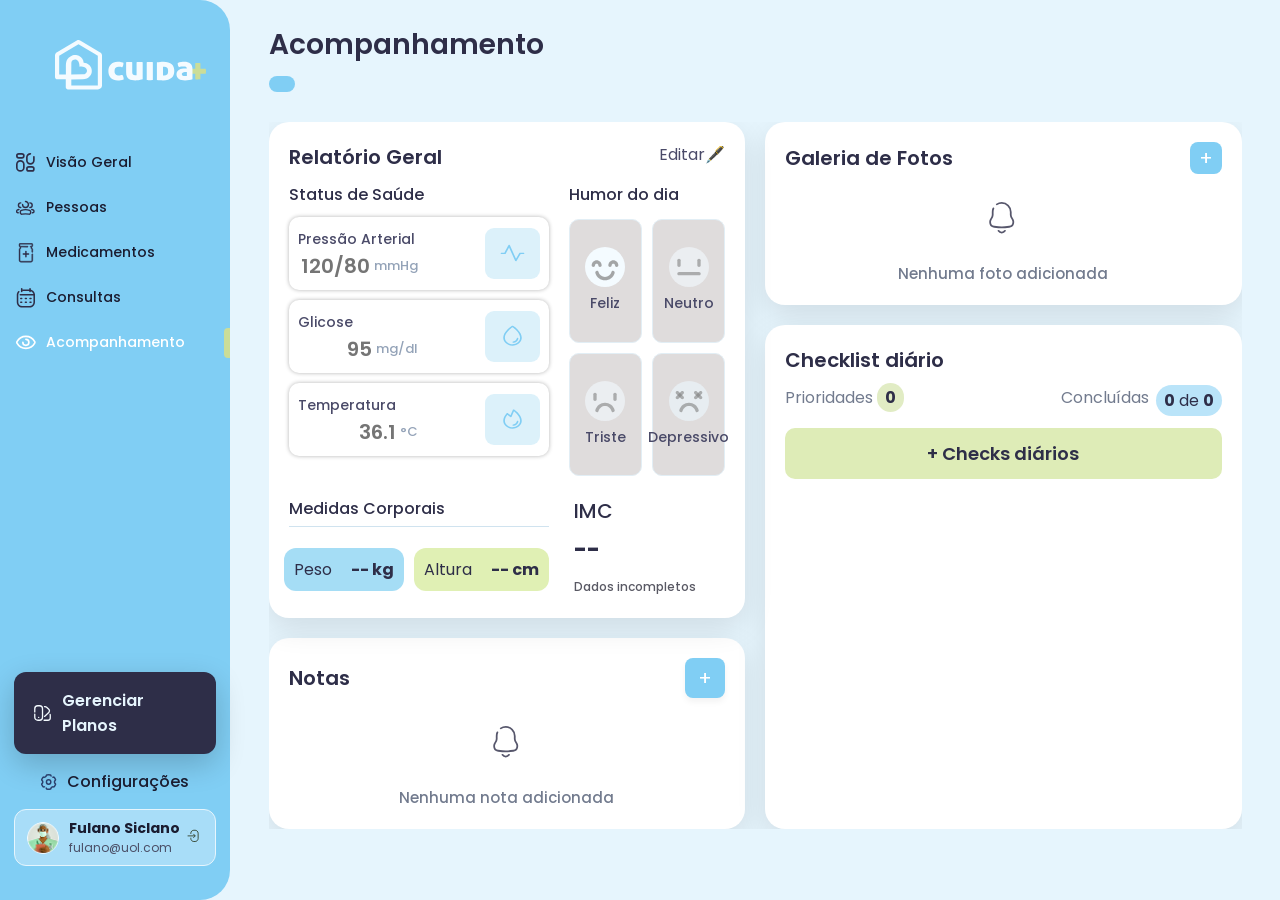
==== commit 765ff299: "mobile" ====
--- a/acompanhamentos.html
+++ b/acompanhamentos.html
@@ -10,6 +10,84 @@
 </head>
 
 <body class="painel">
+    <header class="header-mobile">
+        <img src="assets/icons/logo.svg" alt="Logo cuida+" class="logo-header" />
+        <button class="btn-hamburguer" id="btnHamburguer" aria-label="Abrir menu">
+          <span></span>
+          <span></span>
+          <span></span>
+        </button>
+      </header>
+
+      <nav class="gaveta-mobile" id="gavetaMobile" aria-label="Menu principal">
+        <div class="gaveta-topo">
+          <img src="assets/icons/logo.svg" alt="Logo cuida+" class="logo-gaveta" />
+          <button class="btn-fechar-gaveta" id="btnFecharGaveta" aria-label="Fechar menu">&times;</button>
+        </div>
+
+        <div class="menu-navegacao-gaveta">
+          <ul>
+            <li>
+              <a href="visaogeral.html">
+                <img src="assets/icons/visao-geral.svg" alt="Ícone Visão Geral" />
+                <span>Visão Geral</span>
+              </a>
+            </li>
+            <li>
+              <a href="pessoas.html">
+                <img src="assets/icons/pessoas.svg" alt="Ícone Pessoas" />
+                <span>Pessoas</span>
+              </a>
+            </li>
+            <li>
+              <a href="medicamento.html">
+                <img src="assets/icons/medicamentos.svg" alt="Ícone Medicamentos" />
+                <span>Medicamentos</span>
+              </a>
+            </li>
+            <li>
+              <a href="consultas.html">
+                <img src="assets/icons/consultas.svg" alt="Ícone Consultas" />
+                <span>Consultas</span>
+              </a>
+            </li>
+            <li class="selecionado">
+              <a href="acompanhamentos.html">
+                <img src="assets/icons/acompanhamento.svg" alt="Ícone Acompanhamento" />
+                <span>Acompanhamento</span>
+              </a>
+            </li>
+          </ul>
+        </div>
+
+        <div class="rodape-gaveta">
+          <a href="#" class="botao-escuro gerenciarPlanos">
+            <img src="assets/icons/gerenciar-planos.svg" alt="Ícone Gerenciar Planos" />
+            <span>Gerenciar Planos</span>
+          </a>
+          <a href="#configuracoes" class="link-configuracoes">
+            <img src="assets/icons/configuracoes.svg" alt="Ícone Configurações" />
+            <span>Configurações</span>
+          </a>
+          <section class="perfil-usuario">
+            <figure class="informacoes-usuario">
+              <img src="assets/images/avatar.png" alt="Foto de perfil do usuário" class="perfil" />
+              <figcaption class="detalhes-usuario">
+                <span class="nome-usuario">Fulano Siclano</span>
+                <span class="email-usuario">fulano@uol.com</span>
+              </figcaption>
+            </figure>
+            <a href="login.html" class="botao-sair" title="Sair da conta">
+              <button style="border: none; background: transparent">
+                <img src="assets/icons/logout.svg" alt="Ícone Sair" class="sair" />
+              </button>
+            </a>
+          </section>
+        </div>
+      </nav>
+
+      <!-- OVERLAY -->
+      <div class="overlay-gaveta" id="overlayGaveta"></div>
 
     <aside class="barra-lateral">
 
--- a/style.css
+++ b/style.css
@@ -1,605 +1,612 @@
 @import url("https://fonts.googleapis.com/css2?family=Poppins:wght@400;500;600;700&display=swap");
 
 * {
-    margin: 0;
-    padding: 0;
-    box-sizing: border-box;
-    font-family: "Poppins", sans-serif;
+  margin: 0;
+  padding: 0;
+  box-sizing: border-box;
+  font-family: "Poppins", sans-serif;
 }
 
 body.painel {
-    display: flex;
-    height: 100vh;
-    overflow: hidden;
-    background-color: #e6f5fd;
-    color: #2e2e48;
-    min-width: 0;
+  display: flex;
+  height: 100vh;
+  overflow: hidden;
+  background-color: #e6f5fd;
+  color: #2e2e48;
+  min-width: 0;
 }
 
 .barra-lateral {
-    width: clamp(200px, 20vw, 260px);
-    background-color: #80cef4;
-    border-radius: 0 30px 30px 0;
-    display: flex;
-    flex-direction: column;
-    padding: 40px 0 20px 0;
-    position: relative;
-    z-index: 10;
-    flex-shrink: 0;
+  width: clamp(200px, 20vw, 260px);
+  background-color: #80cef4;
+  border-radius: 0 30px 30px 0;
+  display: flex;
+  flex-direction: column;
+  padding: 40px 0 20px 0;
+  position: relative;
+  z-index: 10;
+  flex-shrink: 0;
 }
 
 .logotipo {
-    padding: 0 25px;
-    margin: 0 0 50px 30px;
-    display: flex;
-    align-items: center;
+  padding: 0 25px;
+  margin: 0 0 50px 30px;
+  display: flex;
+  align-items: center;
 }
 
 .logotipo img {
-    height: 50px;
+  height: 50px;
 }
 
 .menu-navegacao ul {
-    list-style: none;
-    flex-grow: 1;
+  list-style: none;
+  flex-grow: 1;
 }
 
 .menu-navegacao li {
-    position: relative;
-    padding: 0;
+  position: relative;
+  padding: 0;
 }
 
 .menu-navegacao a {
-    display: flex;
-    align-items: center;
-    text-decoration: none;
-    color: #1a1c30;
-    padding: 15px 30px;
-    cursor: pointer;
-    font-size: 16px;
-    font-weight: 500;
+  display: flex;
+  align-items: center;
+  text-decoration: none;
+  color: #1a1c30;
+  padding: 15px 30px;
+  cursor: pointer;
+  font-size: 16px;
+  font-weight: 500;
 }
 
 .menu-navegacao li img {
-    width: 20px;
-    height: 20px;
-    margin-right: 15px;
+  width: 20px;
+  height: 20px;
+  margin-right: 15px;
 }
 
 .menu-navegacao li.selecionado a {
-    color: #ffffff;
+  color: #ffffff;
 }
 
 .menu-navegacao li.selecionado img {
-    filter: brightness(0) invert(1);
+  filter: brightness(0) invert(1);
 }
 
 .menu-navegacao li.selecionado::after {
-    content: "";
-    display: block;
-    position: absolute;
-    right: 0;
-    top: 50%;
-    transform: translateY(-50%);
-    width: 6px;
-    height: 30px;
-    background-color: #cbdd98;
-    border-radius: 4px 0 0 4px;
-    z-index: 11;
+  content: "";
+  display: block;
+  position: absolute;
+  right: 0;
+  top: 50%;
+  transform: translateY(-50%);
+  width: 6px;
+  height: 30px;
+  background-color: #cbdd98;
+  border-radius: 4px 0 0 4px;
+  z-index: 11;
 }
 
 .rodape-lateral {
-    margin-top: auto;
-    padding: 0 20px 20px 20px;
-    display: flex;
-    flex-direction: column;
-    gap: 15px;
+  margin-top: auto;
+  padding: 0 20px 20px 20px;
+  display: flex;
+  flex-direction: column;
+  gap: 15px;
 }
 
 .botao-escuro {
-    background-color: #2e2e48;
-    color: #e6f5fd;
-    border: none;
-    border-radius: 12px;
-    padding: 16px 20px;
-    display: flex;
-    align-items: center;
-    justify-content: center;
-    font-weight: 600;
-    font-size: 16px;
-    cursor: pointer;
-    transition: background 0.3s;
-    text-decoration: none;
-    box-shadow: 0 10px 30px rgba(0, 0, 0, 0.2);
+  background-color: #2e2e48;
+  color: #e6f5fd;
+  border: none;
+  border-radius: 12px;
+  padding: 16px 20px;
+  display: flex;
+  align-items: center;
+  justify-content: center;
+  font-weight: 600;
+  font-size: 16px;
+  cursor: pointer;
+  transition: background 0.3s;
+  text-decoration: none;
+  box-shadow: 0 10px 30px rgba(0, 0, 0, 0.2);
 }
 
 .botao-escuro img {
-    margin-right: 10px;
+  margin-right: 10px;
 }
 
 .gerenciarPlanos {
-    width: 100%;
+  width: 100%;
 }
 
 .link-configuracoes {
-    display: flex;
-    justify-content: center;
-    align-items: center;
-    font-size: 16px;
-    font-weight: 500;
-    color: #1a1c30;
-    text-decoration: none;
+  display: flex;
+  justify-content: center;
+  align-items: center;
+  font-size: 16px;
+  font-weight: 500;
+  color: #1a1c30;
+  text-decoration: none;
 }
 
 .link-configuracoes img {
-    width: 16px;
-    margin-right: 10px;
+  width: 16px;
+  margin-right: 10px;
 }
 
 .perfil-usuario {
-    display: flex;
-    align-items: center;
-    justify-content: space-between;
-    border: 1px solid #e6f5fd;
-    background-color: rgba(255, 255, 255, 0.31);
-    padding: 8px 12px;
-    border-radius: 12px;
+  display: flex;
+  align-items: center;
+  justify-content: space-between;
+  border: 1px solid #e6f5fd;
+  background-color: rgba(255, 255, 255, 0.31);
+  padding: 8px 12px;
+  border-radius: 12px;
 }
 
 .informacoes-usuario {
-    display: flex;
-    align-items: center;
-    margin: 0;
+  display: flex;
+  align-items: center;
+  margin: 0;
 }
 
 .perfil {
-    width: 32px;
-    height: 32px;
-    border-radius: 50%;
-    margin-right: 10px;
-    object-fit: cover;
+  width: 32px;
+  height: 32px;
+  border-radius: 50%;
+  margin-right: 10px;
+  object-fit: cover;
 }
 
 .detalhes-usuario {
-    display: flex;
-    flex-direction: column;
+  display: flex;
+  flex-direction: column;
 }
 
 .nome-usuario {
-    font-size: 14px;
-    font-weight: 700;
-    color: #1a1c30;
+  font-size: 14px;
+  font-weight: 700;
+  color: #1a1c30;
 }
 
 .email-usuario {
-    font-size: 12px;
-    color: #4b4f67;
+  font-size: 12px;
+  color: #4b4f67;
 }
 
 .botao-sair {
-    background: none;
-    border: none;
-    cursor: pointer;
-    text-decoration: none;
-    transition: transform 0.3 ease;
+  background: none;
+  border: none;
+  cursor: pointer;
+  text-decoration: none;
+  transition: transform 0.3 ease;
 }
 
 .botao-sair button:hover {
-    cursor: pointer;
-    transform: scale(1.3);
+  cursor: pointer;
+  transform: scale(1.3);
 }
 
 .sair {
-    width: 18px;
+  width: 18px;
 }
 
 .conteudo-principal {
-    flex: 1;
-    padding: 30px clamp(20px, 4vw, 60px);
-    display: flex;
-    flex-direction: column;
-    min-width: 0;
-    overflow-x: hidden;
+  flex: 1;
+  padding: 30px clamp(20px, 4vw, 60px);
+  display: flex;
+  flex-direction: column;
+  min-width: 0;
+  overflow-x: hidden;
 }
 
 .cabecalho-topo {
+  display: flex;
+  justify-content: space-between;
+  align-items: center;
+  margin-bottom: 30px;
+  flex-wrap: wrap;
+  gap: 12px;
+}
+
+.cabecalho-topo h1 {
+  font-size: clamp(20px, 2.2vw, 28px);
+  color: #2e2e48;
+  font-weight: 600;
+}
+
+.titulos-cabecalho p {
+  font-size: 18px;
+  color: #727b8e;
+  margin-top: 4px;
+}
+
+
+.botao-emergencia {
+    padding: 26px 36px;
+    font-size: 19px;
+    border-radius: 18px;
+    width: clamp(210px, 19vw, 280px);
+    min-height: 92px;
+    height: auto;
+    box-shadow: 0 4px 5px rgba(46, 46, 72, 0.32);
+    gap: 10px;
+}
+
+.botao-emergencia img {
+  width: 26px;
+}
+
+.botao-adicionar {
+  background-color: #cbdd98;
+  color: #2e2e48;
+  border: none;
+  border-radius: 25px;
+  padding: 15px 40px;
+  display: flex;
+  align-items: center;
+  justify-content: center;
+  font-weight: 600;
+  font-size: 18px;
+  cursor: pointer;
+  text-decoration: none;
+  box-shadow: 0 4px 6px rgba(0, 0, 0, 0.3);
+  width: clamp(180px, 20vw, 260px);
+  height: 60px;
+}
+
+.botao-adicionar img {
+  width: 20px;
+  height: 20px;
+  margin-right: 10px;
+}
+
+.area-conteudo {
+  flex: 1;
+  background-color: #ffffff;
+  border-radius: 20px;
+  box-shadow: 0 10px 30px rgba(0, 0, 0, 0.2);
+  display: flex;
+  align-items: center;
+  justify-content: center;
+  padding: 40px;
+  overflow: auto;
+  min-width: 0;
+}
+
+.cartao-vazio {
+  display: flex;
+  flex-direction: column;
+  align-items: center;
+  justify-content: center;
+  text-align: center;
+  max-width: 600px;
+  width: 100%;
+}
+
+.icone-sino {
+  width: 32px;
+  height: 32px;
+  margin-bottom: 20px;
+  opacity: 0.8;
+}
+
+h2 {
+  font-size: 26px;
+  color: #2e2e48;
+  font-weight: 600;
+  margin-bottom: 10px;
+}
+
+h3 {
+  font-size: 22px;
+  color: #2e2e48;
+  font-weight: 600;
+  margin-bottom: 10px;
+}
+
+.cartao-vazio p {
+  font-size: 18px;
+  color: #727b8e;
+  font-weight: 400;
+}
+
+.painel-pessoas {
+  display: grid;
+  grid-template-columns: repeat(3, minmax(0, 1fr));
+  gap: 20px;
+  height: 90%;
+}
+
+#idoso {
+  padding: 70px 20px 20px 20px;
+}
+
+.area-conteudo-pessoas {
+  background-color: #ffffff;
+  border-radius: 20px;
+  box-shadow: 0 10px 30px rgba(0, 0, 0, 0.2);
+  display: flex;
+  align-items: center;
+  flex-direction: column;
+  position: relative;
+}
+
+.area-conteudo-pessoas header {
+  position: absolute;
+  top: 20px;
+  left: 25px;
+}
+
+.area-conteudo-pessoas p {
+  font-size: 18px;
+  color: #727b8e;
+  margin-top: 4px;
+}
+
+#familiar header {
+  display: flex;
+  justify-content: space-between;
+  align-items: center;
+    width: calc(100% - 48px);
+}
+
+#familiar {
+  grid-column: span 2;
+  display: flex;
+  flex-direction: column;
+  justify-content: flex-start;
+  align-items: center;
+  padding: 24px;
+}
+
+#familiar section {
+  margin-top: 50px;
+  display: flex;
+  background-color: #cbdd98;
+  padding: 15px 65px;
+  border-radius: 50px;
+  color: #ffffff;
+  box-shadow: 0 4px 12px rgba(0, 0, 0, 0.3);
+  width: 100%;
+}
+
+#cuidador {
+  grid-column: span 3;
+  padding: 70px 20px 20px 20px;
+}
+#cuidador header {
     display: flex;
     justify-content: space-between;
     align-items: center;
-    margin-bottom: 30px;
-    flex-wrap: wrap;
-    gap: 12px;
-}
-
-.cabecalho-topo h1 {
-    font-size: clamp(20px, 2.2vw, 28px);
-    color: #2e2e48;
-    font-weight: 600;
-}
-
-.titulos-cabecalho p {
-    font-size: 18px;
-    color: #727b8e;
-    margin-top: 4px;
-}
-
-.botao-emergencia {
-    padding: 18px 36px;
-    font-size: 18px;
-    border-radius: 16px;
-    width: clamp(180px, 20vw, 260px);
-    height: 60px;
-}
-
-.botao-emergencia img {
-    width: 26px;
-}
-
-.botao-adicionar {
-    background-color: #cbdd98;
-    color: #2e2e48;
-    border: none;
-    border-radius: 25px;
-    padding: 15px 40px;
-    display: flex;
-    align-items: center;
-    justify-content: center;
-    font-weight: 600;
-    font-size: 18px;
-    cursor: pointer;
-    text-decoration: none;
-    box-shadow: 0 4px 6px rgba(0, 0, 0, 0.3);
-    width: clamp(180px, 20vw, 260px);
-    height: 60px;
-}
-
-.botao-adicionar img {
-    width: 20px;
-    height: 20px;
-    margin-right: 10px;
-}
-
-.area-conteudo {
-    flex: 1;
-    background-color: #ffffff;
-    border-radius: 20px;
-    box-shadow: 0 10px 30px rgba(0, 0, 0, 0.2);
-    display: flex;
-    align-items: center;
-    justify-content: center;
-    padding: 40px;
-    overflow: auto;
-    min-width: 0;
-}
-
-.cartao-vazio {
-    display: flex;
-    flex-direction: column;
-    align-items: center;
-    justify-content: center;
-    text-align: center;
-    max-width: 600px;
-    width: 100%;
-}
-
-.icone-sino {
-    width: 32px;
-    height: 32px;
-    margin-bottom: 20px;
-    opacity: 0.8;
-}
-
-h2 {
-    font-size: 26px;
-    color: #2e2e48;
-    font-weight: 600;
-    margin-bottom: 10px;
-}
-
-h3 {
-    font-size: 22px;
-    color: #2e2e48;
-    font-weight: 600;
-    margin-bottom: 10px;
-}
-
-.cartao-vazio p {
-    font-size: 18px;
-    color: #727b8e;
-    font-weight: 400;
-}
-
-.painel-pessoas {
-    display: grid;
-    grid-template-columns: repeat(3, minmax(0, 1fr));
-    gap: 20px;
-    height: 90%;
-}
-
-#idoso {
-    padding: 70px 20px 20px 20px;
-}
-
-.area-conteudo-pessoas {
-    background-color: #ffffff;
-    border-radius: 20px;
-    box-shadow: 0 10px 30px rgba(0, 0, 0, 0.2);
-    display: flex;
-    align-items: center;
-    flex-direction: column;
-    position: relative;
-}
-
-.area-conteudo-pessoas header {
-    position: absolute;
-    top: 20px;
-    left: 25px;
-}
-
-.area-conteudo-pessoas p {
-    font-size: 18px;
-    color: #727b8e;
-    margin-top: 4px;
-}
-
-#familiar header {
-    width: 100%;
-    display: block;
-    align-items: flex-start;
-}
-
-#familiar {
-    grid-column: span 2;
-    display: flex;
-    flex-direction: column;
-    justify-content: flex-start;
-    align-items: center;
-    /* Faz os filhos ocuparem toda a largura disponível */
-    padding: 24px;
-    /* Espaçamento interno controlado, sem empurrar tudo */
-}
-
-#familiar section {
-    margin-top: 50px;
-    display: flex;
-    background-color: #cbdd98;
-    padding: 15px 65px;
-    border-radius: 50px;
-    color: #ffffff;
-    box-shadow: 0 4px 12px rgba(0, 0, 0, 0.3);
-    width: 100%;
-}
-
-#cuidador {
-    grid-column: span 3;
-    padding: 70px 20px 20px 20px;
+        width: calc(100% - 48px);
 }
 
 .area-conteudo-pessoas footer {
-    color: #727b8e;
-    position: absolute;
-    bottom: 20px;
-    right: 30%;
+  color: #727b8e;
+  position: absolute;
+  bottom: 20px;
+  right: 30%;
 }
 
 .area-conteudo-pessoas footer ul li {
-    display: inline;
-    margin: 10px;
+  display: inline;
+  margin: 10px;
 }
 
 .barra-mes {
-    display: flex;
-    justify-content: space-between;
-    align-items: center;
-    margin-bottom: 20px;
+  display: flex;
+  justify-content: space-between;
+  align-items: center;
+  margin-bottom: 20px;
 }
 
 .seletor-mes {
-    display: flex;
-    align-items: center;
-    gap: 8px;
-    cursor: pointer;
+  display: flex;
+  align-items: center;
+  gap: 8px;
+  cursor: pointer;
 }
 
 .mes-atual {
-    font-size: 16px;
-    font-weight: 500;
-    color: #2e2e48;
+  font-size: 16px;
+  font-weight: 500;
+  color: #2e2e48;
 }
 
 .icone-dropdown {
-    width: 14px;
-    height: 14px;
-    opacity: 0.6;
+  width: 14px;
+  height: 14px;
+  opacity: 0.6;
 }
 
 .navegacao-mes {
-    display: flex;
-    gap: 8px;
+  display: flex;
+  gap: 8px;
 }
 
 .btn-mes {
-    width: 32px;
-    height: 32px;
-    background: none;
-    border: none;
-    font-size: 22px;
-    color: #727b8e;
-    cursor: pointer;
-    border-radius: 8px;
-    display: flex;
-    align-items: center;
-    justify-content: center;
-    transition:
-        background 0.2s,
-        color 0.2s;
-    line-height: 1;
+  width: 32px;
+  height: 32px;
+  background: none;
+  border: none;
+  font-size: 22px;
+  color: #727b8e;
+  cursor: pointer;
+  border-radius: 8px;
+  display: flex;
+  align-items: center;
+  justify-content: center;
+  transition:
+    background 0.2s,
+    color 0.2s;
+  line-height: 1;
 }
 
 .btn-mes:hover {
-    background-color: rgba(0, 0, 0, 0.06);
-    color: #2e2e48;
+  background-color: rgba(0, 0, 0, 0.06);
+  color: #2e2e48;
 }
 
 .painel-acompanhamento {
-    display: grid;
-    gap: 20px;
-    height: 90%;
-    grid-template-columns: minmax(0, 1fr) minmax(0, 1fr);
-    grid-template-areas:
-        "relatorio galeria"
-        "relatorio checklist"
-        "notas checklist";
-    overflow-y: auto;
-
+  display: grid;
+  gap: 20px;
+  height: 90%;
+  grid-template-columns: minmax(0, 1fr) minmax(0, 1fr);
+  grid-template-areas:
+    "relatorio galeria"
+    "relatorio checklist"
+    "notas checklist";
+  overflow-y: auto;
 }
 
 #relatorio {
-    grid-area: relatorio;
-    display: flex;
-    padding: 20px;
-    flex-direction: column;
-    align-items: center;
-    justify-content: space-between;
-    position: relative;
+  grid-area: relatorio;
+  display: flex;
+  padding: 20px;
+  flex-direction: column;
+  align-items: center;
+  justify-content: space-between;
+  position: relative;
 }
 
 #relatorioConteudo {
-    width: 100%;
-    display: grid;
-    grid-template-areas:
-        "saude humor"
-        "saude humor"
-        "medidas imc";
-    grid-gap: 20px;
+  width: 100%;
+  display: grid;
+  grid-template-areas:
+    "saude humor"
+    "saude humor"
+    "medidas imc";
+  grid-gap: 20px;
 }
 
 #secao-saude-box {
-    display: flex;
-    flex-direction: column;
-    grid-area: saude;
+  display: flex;
+  flex-direction: column;
+  grid-area: saude;
 }
 
 #secao-humor-box {
-    display: flex;
-    flex-direction: column;
-    grid-area: humor;
+  display: flex;
+  flex-direction: column;
+  grid-area: humor;
 }
 
 #secao-medidas-box {
-    display: flex;
-    flex-direction: column;
-    grid-area: medidas;
+  display: flex;
+  flex-direction: column;
+  grid-area: medidas;
 }
 
 #secao-imc-box {
-    flex-direction: column;
-    display: flex;
-    grid-area: imc;
+  flex-direction: column;
+  display: flex;
+  grid-area: imc;
 }
 
 #relatorio #titulo-relatorio {
-    display: flex;
-    justify-content: space-between;
-    width: 100%;
+  display: flex;
+  justify-content: space-between;
+  width: 100%;
 }
 
 #relatorio #titulo-relatorio a {
-    color: #4a4a68;
-    text-decoration: none;
+  color: #4a4a68;
+  text-decoration: none;
 }
 
 #relatorio #titulo-relatorio a:hover {
-    color: black;
-    text-decoration: none;
+  color: black;
+  text-decoration: none;
 }
 
 #galeria {
-    grid-area: galeria;
+  grid-area: galeria;
 }
 
 #notas {
-    grid-area: notas;
+  grid-area: notas;
 }
 
 #checklist {
-    grid-area: checklist;
+  grid-area: checklist;
 }
 
 #checklist header {
-    display: flex;
-    flex-direction: column;
-    width: 100%;
-    align-items: start;
+  display: flex;
+  flex-direction: column;
+  width: 100%;
+  align-items: start;
 }
 
 .area-conteudo-acompanhamento {
-    background-color: #ffffff;
-    border-radius: 20px;
-    box-shadow: 0 10px 30px rgba(0, 0, 0, 0.1);
-    display: flex;
-    flex-direction: column;
-    align-items: stretch;
-    /* era center — travava largura do conteúdo */
-    padding: 16px;
+  background-color: #ffffff;
+  border-radius: 20px;
+  box-shadow: 0 10px 30px rgba(0, 0, 0, 0.1);
+  display: flex;
+  flex-direction: column;
+  align-items: stretch;
+  padding: 16px;
 }
 
 .area-conteudo-acompanhamento p {
-    font-size: 18px;
-    color: #727b8e;
-    margin-top: 4px;
+  font-size: 18px;
+  color: #727b8e;
+  margin-top: 4px;
 }
 
 .area-conteudo-acompanhamento div {
-    top: 20px;
-    left: 25px;
+  top: 20px;
+  left: 25px;
 }
 
 #checklist button {
-    font-size: 16px;
-    background-color: #80cef4;
-    position: static;
-    padding: 10px 10px;
-    border-radius: 10px;
-    border: none;
-    cursor: pointer;
-    width: 100%;
+  font-size: 16px;
+  background-color: #80cef4;
+  position: static;
+  padding: 10px 10px;
+  border-radius: 10px;
+  border: none;
+  cursor: pointer;
+  width: 100%;
 }
 
 .botao-adicionar-nota {
-    background-color: #80cef4;
-    color: #ffffff;
-    text-decoration: none;
-    position: absolute;
-    top: 20px;
-    left: 140px;
-    padding: 12px 12px;
-    border-radius: 8px;
-    box-shadow: 0 4px 6px rgba(0, 0, 0, 0.05);
+  background-color: #80cef4;
+  color: #ffffff;
+  text-decoration: none;
+  position: absolute;
+  top: 20px;
+  left: 140px;
+  padding: 12px 12px;
+  border-radius: 8px;
+  box-shadow: 0 4px 6px rgba(0, 0, 0, 0.05);
 }
 
 .superior {
-    background-color: #cbdd98;
-    color: #2e2e48;
-    border: none;
-    border-radius: 50px;
-    padding: 15px 40px;
-    display: flex;
-    align-items: center;
-    justify-content: center;
-    font-weight: 600;
-    font-size: 14px;
-    cursor: pointer;
-    text-decoration: none;
-    box-shadow: 0 4px 6px rgba(0, 0, 0, 0.3);
-    width: clamp(180px, 20vw, 260px);
-    height: 60px;
-    gap: 10px;
+  background-color: #cbdd98;
+  color: #2e2e48;
+  border: none;
+  border-radius: 50px;
+  padding: 15px 40px;
+  display: flex;
+  align-items: center;
+  justify-content: center;
+  font-weight: 600;
+  font-size: 14px;
+  cursor: pointer;
+  text-decoration: none;
+  box-shadow: 0 4px 6px rgba(0, 0, 0, 0.3);
+  width: clamp(180px, 20vw, 260px);
+  height: 60px;
+  gap: 10px;
 }
 
 .superior img {
-    width: 20px;
-    height: 20px;
+  width: 20px;
+  height: 20px;
 }
 
 /* =============================================
@@ -608,469 +615,467 @@
 .cartao *,
 .cartao *::before,
 .cartao *::after {
-    box-sizing: border-box;
-    margin: 0;
-    padding: 0;
+  box-sizing: border-box;
+  margin: 0;
+  padding: 0;
 }
 
 .modal-overlay {
-    position: fixed;
-    top: 0;
-    left: 0;
-    width: 100vw;
-    height: 100vh;
-    background-color: rgba(0, 0, 0, 0.5);
-    justify-content: center;
-    align-items: center;
-    z-index: 9999;
-    display: none;
-    opacity: 0;
-    transition: opacity 0.2s ease-in-out;
+  position: fixed;
+  top: 0;
+  left: 0;
+  width: 100vw;
+  height: 100vh;
+  background-color: rgba(0, 0, 0, 0.5);
+  justify-content: center;
+  align-items: center;
+  z-index: 9999;
+  display: none;
+  opacity: 0;
+  transition: opacity 0.2s ease-in-out;
 }
 
 .modal-overlay.visivel {
-    display: flex;
-    opacity: 1;
+  display: flex;
+  opacity: 1;
 }
 
 .cartao {
-    background-color: #ffffff;
-    border-radius: 24px;
-    overflow: hidden;
-    max-width: 600px;
-    width: 100%;
-    box-shadow: 0 2px 6px black;
+  background-color: #ffffff;
+  border-radius: 24px;
+  overflow: hidden;
+  max-width: 600px;
+  width: 100%;
+  box-shadow: 0 2px 6px black;
 }
 
 .form-header {
-    position: relative;
+  position: relative;
 }
 
 .form-header h1 {
-    background-color: #c8dfa1;
-    color: #2e2e48;
-    text-align: center;
-    padding: 16px;
-    font-weight: bold;
-    font-size: 18px;
+  background-color: #c8dfa1;
+  color: #2e2e48;
+  text-align: center;
+  padding: 16px;
+  font-weight: bold;
+  font-size: 18px;
 }
 
 .btn-fechar {
-    position: absolute;
-    right: 20px;
-    top: 50%;
-    transform: translateY(-50%);
-    background: none;
-    border: none;
-    font-size: 1.8rem;
-    cursor: pointer;
-    color: #2e2e48;
-    padding-right: 20px;
-    margin: 0;
+  position: absolute;
+  right: 20px;
+  top: 50%;
+  transform: translateY(-50%);
+  background: none;
+  border: none;
+  font-size: 1.8rem;
+  cursor: pointer;
+  color: #2e2e48;
+  padding-right: 20px;
+  margin: 0;
 }
 
 .formulario {
-    padding: 24px;
-    display: grid;
-    grid-template-columns: repeat(12, 1fr);
-    gap: 16px;
+  padding: 24px;
+  display: grid;
+  grid-template-columns: repeat(12, 1fr);
+  gap: 16px;
 }
 
 .inputs {
-    display: flex;
-    flex-direction: column;
-    width: 100%;
+  display: flex;
+  flex-direction: column;
+  width: 100%;
 }
 
 .inputs label {
-    font-size: 14px;
-    font-weight: 500;
-    color: #2e2e48;
-    margin-bottom: 6px;
+  font-size: 14px;
+  font-weight: 500;
+  color: #2e2e48;
+  margin-bottom: 6px;
 }
 
 .inputs input,
 .inputs textarea {
-    border: 1px solid #cbd5e1;
-    border-radius: 8px;
-    padding: 12px;
-    font-size: 14px;
-    background-color: #fff;
-    outline: none;
-    width: 100%;
-    font-family: "Poppins", sans-serif;
-    transition: border-color 0.2s;
+  border: 1px solid #cbd5e1;
+  border-radius: 8px;
+  padding: 12px;
+  font-size: 14px;
+  background-color: #fff;
+  outline: none;
+  width: 100%;
+  font-family: "Poppins", sans-serif;
+  transition: border-color 0.2s;
 }
 
 .inputs input:focus,
 .inputs textarea:focus {
-    border-color: #80cef4;
+  border-color: #80cef4;
 }
 
 .inputs input.campo-erro {
-    border-color: #e07b7b;
+  border-color: #e07b7b;
 }
 
 .col-span-full {
-    grid-column: span 12;
+  grid-column: span 12;
 }
 
 .col-5 {
-    grid-column: span 5;
+  grid-column: span 5;
 }
 
 .col-4 {
-    grid-column: span 4;
+  grid-column: span 4;
 }
 
 .col-2 {
-    grid-column: span 2;
+  grid-column: span 2;
 }
 
 .col-7 {
-    grid-column: span 7;
+  grid-column: span 7;
 }
 
 .col-6 {
-    grid-column: span 6;
+  grid-column: span 6;
 }
 
 .col-8 {
-    grid-column: span 8;
+  grid-column: span 8;
 }
 
 .column-left,
 .coluna-esq {
-    grid-column: span 7;
-    display: flex;
-    flex-direction: column;
-    gap: 16px;
+  grid-column: span 7;
+  display: flex;
+  flex-direction: column;
+  gap: 16px;
 }
 
 .column-right,
 .coluna-dir {
-    grid-column: span 5;
-    display: flex;
-    flex-direction: column;
-    gap: 16px;
+  grid-column: span 5;
+  display: flex;
+  flex-direction: column;
+  gap: 16px;
 }
 
 .textarea-group textarea {
-    height: 110px;
-    resize: none;
+  height: 110px;
+  resize: none;
 }
 
 .btn-anexos {
-    display: inline-block;
-    background-color: #7cd1f9;
-    color: #ffffff;
-    border: none;
-    border-radius: 12px;
-    padding: 11px;
-    font-weight: bold;
-    text-align: center;
-    cursor: pointer;
-    box-shadow: 0 4px 6px rgba(124, 209, 249, 0.3);
-    width: 100%;
+  display: inline-block;
+  background-color: #7cd1f9;
+  color: #ffffff;
+  border: none;
+  border-radius: 12px;
+  padding: 11px;
+  font-weight: bold;
+  text-align: center;
+  cursor: pointer;
+  box-shadow: 0 4px 6px rgba(124, 209, 249, 0.3);
+  width: 100%;
 }
 
 .btn-anexos img {
-    position: relative;
-    top: 6px;
+  position: relative;
+  top: 6px;
 }
 
 .sr-only {
-    position: absolute;
-    clip: rect(0, 0, 0, 0);
+  position: absolute;
+  clip: rect(0, 0, 0, 0);
 }
 
 .form-footer {
-    display: flex;
-    justify-content: center;
-    margin-top: 15px;
-    padding-bottom: 24px;
+  display: flex;
+  justify-content: center;
+  margin-top: 15px;
+  padding-bottom: 24px;
 }
 
 .btn-confirmar {
-    background-color: #c8dfa1;
-    color: #2e2e48;
-    border: none;
-    border-radius: 20px;
-    padding: 12px 60px;
-    font-size: 16px;
-    font-weight: 600;
-    font-family: "Poppins", sans-serif;
-    cursor: pointer;
-    transition: background 0.2s;
+  background-color: #c8dfa1;
+  color: #2e2e48;
+  border: none;
+  border-radius: 20px;
+  padding: 12px 60px;
+  font-size: 16px;
+  font-weight: 600;
+  font-family: "Poppins", sans-serif;
+  cursor: pointer;
+  transition: background 0.2s;
 }
 
 .btn-confirmar:hover {
-    background-color: #b9cc7a;
+  background-color: #b9cc7a;
 }
 
 /* ADICIONAR FAMILIAR */
 .botao-pessoas {
-    background-color: #80cef4;
-    color: #ffffff;
-    text-decoration: none;
-    position: absolute;
-    top: 20px;
-    left: 240px;
-    padding: 12px;
-    border-radius: 8px;
-    box-shadow: 0 4px 6px rgba(0, 0, 0, 0.05);
-    border: none;
-    cursor: pointer;
+  background-color: #80cef4;
+  color: #fff;
+  border: none;
+  border-radius: 8px;
+  width: 32px;
+  height: 32px;
+  font-size: 20px;
+  box-shadow: 0 4px 6px rgba(0, 0, 0, 0.05);
+  cursor: pointer;
 }
 
 dialog.modal-container {
-    border: none;
-    border-radius: 30px;
-    padding: 0;
-    width: 90%;
-    max-width: 600px;
-    height: auto;
-    box-shadow: 0 10px 30px rgba(0, 0, 0, 0.2);
-    overflow: hidden;
-    position: fixed;
-    top: 50%;
-    left: 50%;
-    transform: translate(-50%, -50%);
-    margin: 0;
+  border: none;
+  border-radius: 30px;
+  padding: 0;
+  width: 90%;
+  max-width: 600px;
+  height: auto;
+  box-shadow: 0 10px 30px rgba(0, 0, 0, 0.2);
+  overflow: hidden;
+  position: fixed;
+  top: 50%;
+  left: 50%;
+  transform: translate(-50%, -50%);
+  margin: 0;
 }
 
 .modal-container::backdrop {
-    background: rgba(0, 0, 0, 0.5);
+  background: rgba(0, 0, 0, 0.5);
 }
 
 .modal-container .header-fami {
-    background-color: #c8dfa1;
-    padding: 20px;
-    text-align: center;
-    position: relative;
-    width: 100%;
-    box-sizing: border-box;
-    margin-top: -20px;
-    margin-left: -25px;
+  background-color: #c8dfa1;
+  padding: 20px;
+  text-align: center;
+  position: relative;
+  width: 100%;
+  box-sizing: border-box;
+  margin-top: -20px;
+  margin-left: -25px;
 }
 
 .modal-container .header-fami h2 {
-    justify-content: center;
-    align-items: center;
-    color: #2e2e48;
-    font-size: 18px;
-    margin: 0;
+  justify-content: center;
+  align-items: center;
+  color: #2e2e48;
+  font-size: 18px;
+  margin: 0;
 }
 
 .modal-container .btn-close {
-    position: absolute;
-    right: 20px;
-    top: 50%;
-    transform: translateY(-50%);
-    background: none;
-    border: none;
-    font-size: 1.8rem;
-    cursor: pointer;
-    color: #2e2e48;
-    padding-right: 20px;
-    margin: 0;
+  position: absolute;
+  right: 20px;
+  top: 50%;
+  transform: translateY(-50%);
+  background: none;
+  border: none;
+  font-size: 1.8rem;
+  cursor: pointer;
+  color: #2e2e48;
+  padding-right: 20px;
+  margin: 0;
 }
 
 .modal-container form.modal-caixa {
-    padding: 30px;
-    display: flex;
-    flex-direction: column;
-    gap: 15px;
-    margin: 0;
-    background: transparent;
+  padding: 30px;
+  display: flex;
+  flex-direction: column;
+  gap: 15px;
+  margin: 0;
+  background: transparent;
 }
 
 .modal-container article.input-linha {
-    display: flex;
-    flex-direction: row;
-    gap: 15px;
-    border: none;
-    padding: 0;
-    margin: 0;
-    background: transparent;
-    width: 100%;
-    box-shadow: none;
+  display: flex;
+  flex-direction: row;
+  gap: 15px;
+  border: none;
+  padding: 0;
+  margin: 0;
+  background: transparent;
+  width: 100%;
+  box-shadow: none;
 }
 
 .modal-container p.input-group {
-    display: flex;
-    flex-direction: column;
-    gap: 5px;
-    flex: 1;
-    margin: 0;
-    padding: 0;
-    background: transparent;
+  display: flex;
+  flex-direction: column;
+  gap: 5px;
+  flex: 1;
+  margin: 0;
+  padding: 0;
+  background: transparent;
 }
 
 .modal-container .flex-grow {
-    flex: 2;
+  flex: 2;
 }
 
 .modal-container label {
-    font-weight: bold;
-    font-size: 0.9rem;
-    color: #2e2e48;
-    display: block;
-    margin: 0;
-    background: none;
+  font-weight: bold;
+  font-size: 0.9rem;
+  color: #2e2e48;
+  display: block;
+  margin: 0;
+  background: none;
 }
 
 .modal-container input {
-    padding: 12px;
-    border: 1px solid #cbd5e1;
-    border-radius: 8px;
-    background: #ffffff;
-    width: 100%;
-    box-sizing: border-box;
-    margin: 0;
+  padding: 12px;
+  border: 1px solid #cbd5e1;
+  border-radius: 8px;
+  background: #ffffff;
+  width: 100%;
+  box-sizing: border-box;
+  margin: 0;
 }
 
 .modal-container .btn-confirmar {
-    background-color: #c8dfa1;
-    border: none;
-    border-radius: 12px;
-    padding: 15px 60px;
-    font-weight: bold;
-    color: #ffffff;
-    cursor: pointer;
-    box-shadow: 0 4px 6px rgba(0, 0, 0, 0.1);
-    transition: opacity 0.2s;
-    font-size: 1rem;
+  background-color: #c8dfa1;
+  border: none;
+  border-radius: 12px;
+  padding: 15px 60px;
+  font-weight: bold;
+  color: #ffffff;
+  cursor: pointer;
+  box-shadow: 0 4px 6px rgba(0, 0, 0, 0.1);
+  transition: opacity 0.2s;
+  font-size: 1rem;
 }
 
 .modal-container footer {
-    margin-top: 20px;
-    display: flex;
-    justify-content: center;
-    background: transparent;
-    border: none;
-    padding-left: 57%;
-    width: 100%;
+  margin-top: 20px;
+  display: flex;
+  justify-content: center;
+  background: transparent;
+  border: none;
+  padding-left: 57%;
+  width: 100%;
 }
 
 /* ADICIONAR CUIDADOR */
 .cartao-cuidador *,
 .cartao-cuidador *::before,
 .cartao-cuidador *::after {
-    box-sizing: border-box;
-    margin: 0;
-    padding: 0;
+  box-sizing: border-box;
+  margin: 0;
+  padding: 0;
 }
 
 .modal-overlay-cuidador {
-    position: fixed;
-    top: 0;
-    left: 0;
-    width: 100vw;
-    height: 100vh;
-    background-color: rgba(0, 0, 0, 0.5);
-    justify-content: center;
-    align-items: center;
-    z-index: 9999;
-    display: none;
-    opacity: 0;
-    transition: opacity 0.2s ease-in-out;
+  position: fixed;
+  top: 0;
+  left: 0;
+  width: 100vw;
+  height: 100vh;
+  background-color: rgba(0, 0, 0, 0.5);
+  justify-content: center;
+  align-items: center;
+  z-index: 9999;
+  display: none;
+  opacity: 0;
+  transition: opacity 0.2s ease-in-out;
 }
 
 .modal-overlay-cuidador.visivel {
-    display: flex;
-    opacity: 1;
+  display: flex;
+  opacity: 1;
 }
 
 .cartao-cuidador {
-    background-color: #ffffff;
-    border-radius: 24px;
-    overflow: hidden;
-    max-width: 600px;
-    width: 90%;
-    max-height: 90vh;
-    box-shadow: 0 2px 6px black;
-    display: flex;
-    flex-direction: column;
-    position: relative;
+  background-color: #ffffff;
+  border-radius: 24px;
+  overflow: hidden;
+  max-width: 600px;
+  width: 90%;
+  max-height: 90vh;
+  box-shadow: 0 2px 6px black;
+  display: flex;
+  flex-direction: column;
+  position: relative;
 }
 
 .form-header-cuidador {
-    position: relative;
-    width: 100%;
-    margin-top: -20px;
-    margin-left: -25px;
+  position: relative;
+  width: 100%;
+  margin-top: -20px;
+  margin-left: -25px;
 }
 
 .form-header-cuidador h1 {
-    background-color: #c8dfa1;
-    color: #2e2e48;
-    text-align: center;
-    padding: 16px;
-    font-size: 18px;
-    margin: 0;
+  background-color: #c8dfa1;
+  color: #2e2e48;
+  text-align: center;
+  padding: 16px;
+  font-size: 18px;
+  margin: 0;
 }
 
 .btn-fechar-cuidador {
-    position: absolute;
-    right: 20px;
-    top: 50%;
-    transform: translateY(-50%);
-    background: none;
-    border: none;
-    font-size: 1.8rem;
-    cursor: pointer;
-    color: #2e2e48;
-    padding: 0;
-    margin: 0;
+  position: absolute;
+  right: 20px;
+  top: 50%;
+  transform: translateY(-50%);
+  background: none;
+  border: none;
+  font-size: 1.8rem;
+  cursor: pointer;
+  color: #2e2e48;
+  padding: 0;
+  margin: 0;
 }
 
 .formulario-cuidador {
-    padding: 24px 30px;
-    display: grid;
-    grid-template-columns: repeat(12, 1fr);
-    gap: 15px 20px;
-    flex: 1;
-    overflow-y: auto;
-    margin: 60px 30px 120px;
+  padding: 24px 30px;
+  display: grid;
+  grid-template-columns: repeat(12, 1fr);
+  gap: 15px 20px;
+  flex: 1;
+  overflow-y: auto;
+  margin: 60px 30px 120px;
 }
 
 .btn-enviar-container {
-    display: flex;
-    align-items: flex-end;
-    padding-bottom: 2px;
+  display: flex;
+  align-items: flex-end;
+  padding-bottom: 2px;
 }
 
 .btn-enviar {
-    background-color: #c8dfa1;
-    color: white;
-    border: none;
-    border-radius: 12px;
-    padding: 12px;
-    font-weight: bold;
-    cursor: pointer;
-    box-shadow: 0 4px 6px rgba(0, 0, 0, 0.1);
+  background-color: #c8dfa1;
+  color: white;
+  border: none;
+  border-radius: 12px;
+  padding: 12px;
+  font-weight: bold;
+  cursor: pointer;
+  box-shadow: 0 4px 6px rgba(0, 0, 0, 0.1);
 }
 
 .form-footer-cuidador {
-    display: flex;
-    justify-content: center;
-    align-items: center;
-    padding: 20px 0 30px 0;
-    margin-top: 20px;
-    position: relative;
-    flex-shrink: 0;
+  display: flex;
+  justify-content: center;
+  align-items: center;
+  padding: 20px 0 30px 0;
+  margin-top: 20px;
+  position: relative;
+  flex-shrink: 0;
 }
 
 .btn-confirmar-cuidador {
-    background-color: #c8dfa1;
-    color: #ffffff;
-    border: none;
-    border-radius: 15px;
-    padding: 15px 80px;
-    font-size: 16px;
-    cursor: pointer;
-    position: relative;
+  background-color: #c8dfa1;
+  color: #ffffff;
+  border: none;
+  border-radius: 15px;
+  padding: 15px 80px;
+  font-size: 16px;
+  cursor: pointer;
+  position: relative;
 }
 
 /* ═══════════════════════════════════════════
@@ -1079,1484 +1084,1473 @@
 .lista-idosos,
 .lista-cuidadores,
 .lista-familiares {
-    display: flex;
-    flex-wrap: wrap;
-    gap: 5px;
-    margin-top: 3px;
-    width: 100%;
+  display: flex;
+  flex-wrap: wrap;
+  gap: 5px;
+  margin-top: 3px;
+  width: 100%;
 }
 
 .card-idoso {
-    border: 1px solid #a8d8f0;
-    display: flex;
-    flex-direction: column;
-    align-items: start;
-    justify-content: center;
-    gap: 16px;
-    background: #a8d8f034;
-    border-radius: 10px;
-    padding: 20px;
-    min-width: 260px;
-    flex: 0 0 auto;
-    box-shadow: 0 2px 8px rgba(0, 0, 0, 0.06);
+  border: 1px solid #a8d8f0;
+  display: flex;
+  flex-direction: column;
+  align-items: start;
+  justify-content: center;
+  gap: 16px;
+  background: #a8d8f034;
+  border-radius: 10px;
+  padding: 20px;
+  min-width: 260px;
+  flex: 0 0 auto;
+  box-shadow: 0 2px 8px rgba(0, 0, 0, 0.06);
 }
 
 .card-idoso-avatar img {
-    width: 72px;
-    height: 72px;
-    border-radius: 50%;
-    object-fit: cover;
+  width: 72px;
+  height: 72px;
+  border-radius: 50%;
+  object-fit: cover;
 }
 
 .card-idoso-info {
-    display: flex;
-    flex-direction: column;
-    gap: 4px;
+  display: flex;
+  flex-direction: column;
+  gap: 4px;
 }
 
 .card-idoso-nome {
-    font-size: 1.15rem;
-    font-weight: 700;
-    color: #2e2e48;
+  font-size: 1.15rem;
+  font-weight: 700;
+  color: #2e2e48;
 }
 
 .card-idoso-idade {
-    font-size: 0.82rem;
-    color: #6b7280;
+  font-size: 0.82rem;
+  color: #6b7280;
 }
 
 .card-idoso-comorbidades {
-    display: flex;
-    flex-direction: column;
-    gap: 6px;
-    margin-top: 6px;
+  display: flex;
+  flex-direction: column;
+  gap: 6px;
+  margin-top: 6px;
 }
 
 .label-comorbidades {
-    font-size: 0.75rem;
-    color: #9ca3af;
-    text-transform: uppercase;
-    letter-spacing: 0.04em;
+  font-size: 0.75rem;
+  color: #9ca3af;
+  text-transform: uppercase;
+  letter-spacing: 0.04em;
 }
 
 .tags {
-    display: flex;
-    flex-wrap: wrap;
-    gap: 6px;
+  display: flex;
+  flex-wrap: wrap;
+  gap: 6px;
 }
 
 .tag-comorbidade {
-    background: #d7e9b9;
-    color: #2e2e48;
-    border-radius: 20px;
-    padding: 3px 12px;
-    font-size: 0.8rem;
-    font-weight: 500;
+  background: #d7e9b9;
+  color: #2e2e48;
+  border-radius: 20px;
+  padding: 3px 12px;
+  font-size: 0.8rem;
+  font-weight: 500;
 }
 
 .lista-cuidadores {
-    flex-direction: row;
+  flex-direction: row;
 }
 
 .card-cuidador {
-    display: flex;
-    flex-direction: column;
-    gap: 10px;
-    background: #a8d8f0;
-    border-radius: 16px;
-    padding: 18px;
-    min-width: 180px;
-    flex: 1 1 180px;
-    max-width: 220px;
-    color: #fff;
-    box-shadow: 0 4px 12px rgba(0, 0, 0, 0.3);
+  display: flex;
+  flex-direction: column;
+  gap: 10px;
+  background: #a8d8f0;
+  border-radius: 16px;
+  padding: 18px;
+  min-width: 180px;
+  flex: 1 1 180px;
+  max-width: 220px;
+  color: #fff;
+  box-shadow: 0 4px 12px rgba(0, 0, 0, 0.3);
 }
 
 .card-cuidador-topo {
-    display: flex;
-    align-items: center;
-    gap: 12px;
+  display: flex;
+  align-items: center;
+  gap: 12px;
 }
 
 .card-cuidador-avatar {
-    width: 52px;
-    height: 52px;
-    border-radius: 50%;
-    object-fit: cover;
-    border: 2px solid rgba(255, 255, 255, 0.6);
+  width: 52px;
+  height: 52px;
+  border-radius: 50%;
+  object-fit: cover;
+  border: 2px solid rgba(255, 255, 255, 0.6);
 }
 
 .card-cuidador-info {
-    display: flex;
-    flex-direction: column;
+  display: flex;
+  flex-direction: column;
 }
 
 .card-cuidador-nome {
-    font-size: 1rem;
-    font-weight: 700;
+  font-size: 1rem;
+  font-weight: 700;
 }
 
 .card-cuidador-idade {
-    font-size: 0.8rem;
-    opacity: 0.85;
+  font-size: 0.8rem;
+  opacity: 0.85;
 }
 
 .card-cuidador-detalhes {
-    list-style: none;
-    padding: 0;
-    margin: 0;
-    font-size: 0.8rem;
-    display: flex;
-    flex-direction: column;
-    gap: 4px;
+  list-style: none;
+  padding: 0;
+  margin: 0;
+  font-size: 0.8rem;
+  display: flex;
+  flex-direction: column;
+  gap: 4px;
 }
 
 .card-cuidador-detalhes li span {
-    font-weight: 600;
+  font-weight: 600;
 }
 
 .card-cuidador-id {
-    background: #c8dfa1;
-    border-radius: 8px;
-    padding: 6px 10px;
-    font-size: 0.85rem;
-    font-weight: 700;
-    text-align: center;
-    letter-spacing: 0.05em;
-    margin-top: 4px;
+  background: #c8dfa1;
+  border-radius: 8px;
+  padding: 6px 10px;
+  font-size: 0.85rem;
+  font-weight: 700;
+  text-align: center;
+  letter-spacing: 0.05em;
+  margin-top: 4px;
 }
 
 .lista-familiares {
-    display: flex;
-    flex-direction: column;
-    gap: 10px;
-    width: 100%;
-
-    max-height: 260px;
-    overflow-y: auto;
+  display: flex;
+  flex-direction: column;
+  gap: 10px;
+  width: 100%;
+  max-height: 260px;
+  overflow-y: auto;
 }
 
 #familiar .familiar-modelo-estatico,
 .card-familiar {
-    background-color: #DEEBCF;
-    display: flex;
-    align-items: center;
-    gap: 14px;
-    border-radius: 50px;
-    padding: 12px 20px;
-    width: 100%;
-    margin-bottom: 12px;
-    /* Cria o espaçamento perfeito entre o Fulano e os de baixo */
-    box-sizing: border-box;
-    box-shadow: 0 4px 10px rgba(0, 0, 0, 0.08);
-    position: relative;
+  background-color: #deebcf;
+  display: flex;
+  align-items: center;
+  gap: 14px;
+  border-radius: 50px;
+  padding: 12px 20px;
+  width: 100%;
+  margin-bottom: 12px;
+  box-sizing: border-box;
+  box-shadow: 0 4px 10px rgba(0, 0, 0, 0.08);
+  position: relative;
 }
 
 .familiar-admin {
-    background: #DEEBCF;
+  background: #deebcf;
 }
 
 .familiar-observador {
-    background: #a8d8f0;
+  background: #a8d8f0;
 }
 
 #familiar .familiar-modelo-estatico img,
 .card-familiar-avatar {
-    width: 42px;
-    height: 42px;
-    border-radius: 50%;
-    object-fit: cover;
-    margin: 0;
-    flex-shrink: 0;
+  width: 42px;
+  height: 42px;
+  border-radius: 50%;
+  object-fit: cover;
+  margin: 0;
+  flex-shrink: 0;
 }
 
 .card-familiar-info {
-    display: flex;
-    flex-direction: column;
-    justify-content: center;
-    gap: 2px;
+  display: flex;
+  flex-direction: column;
+  justify-content: center;
+  gap: 2px;
 }
 
 .card-familiar-info strong {
-    font-size: 0.95rem;
-    font-weight: 600;
-    color: #1a1a2e;
+  font-size: 0.95rem;
+  font-weight: 600;
+  color: #1a1a2e;
 }
 
 .card-familiar-info span {
-    font-size: 0.75rem;
-    color: #4b5563;
+  font-size: 0.75rem;
+  color: #4b5563;
 }
 
 /* =============================================
    CONSULTAS
    ============================================= */
 .cartao-consulta {
-    max-width: 680px;
-    background-color: #e6f5fd;
-    max-height: 92vh;
-    overflow-y: auto;
+  max-width: 680px;
+  background-color: #e6f5fd;
+  max-height: 92vh;
+  overflow-y: auto;
 }
 
 .consulta-datetime {
-    display: flex;
-    gap: 16px;
-    align-items: flex-start;
+  display: flex;
+  gap: 16px;
+  align-items: flex-start;
 }
 
 .consulta-calendario-wrap,
 .consulta-horario-wrap {
-    flex: 1;
-    display: flex;
-    flex-direction: column;
-    gap: 8px;
-}
-
-.consulta-calendario-wrap>label,
-.consulta-horario-wrap>label {
-    font-size: 14px;
-    font-weight: 500;
-    color: #2e2e48;
+  flex: 1;
+  display: flex;
+  flex-direction: column;
+  gap: 8px;
+}
+
+.consulta-calendario-wrap > label,
+.consulta-horario-wrap > label {
+  font-size: 14px;
+  font-weight: 500;
+  color: #2e2e48;
 }
 
 .btn-dia {
-    width: 32px;
-    height: 32px;
-    background: none;
-    border: none;
-    font-size: 22px;
-    color: #727b8e;
-    cursor: pointer;
-    border-radius: 8px;
-    display: flex;
-    align-items: center;
-    justify-content: center;
-    transition:
-        background 0.2s,
-        color 0.2s;
-    line-height: 1;
+  width: 32px;
+  height: 32px;
+  background: none;
+  border: none;
+  font-size: 22px;
+  color: #727b8e;
+  cursor: pointer;
+  border-radius: 8px;
+  display: flex;
+  align-items: center;
+  justify-content: center;
+  transition:
+    background 0.2s,
+    color 0.2s;
+  line-height: 1;
 }
 
 .btn-dia:hover {
-    background-color: rgba(0, 0, 0, 0.06);
-    color: #2e2e48;
+  background-color: rgba(0, 0, 0, 0.06);
+  color: #2e2e48;
 }
 
 .calendario-inline {
-    background: #80cef4;
-    border-radius: 16px;
-    padding: 14px;
-    user-select: none;
+  background: #80cef4;
+  border-radius: 16px;
+  padding: 14px;
+  user-select: none;
 }
 
 .cal-inline-header {
-    display: flex;
-    justify-content: space-between;
-    align-items: center;
-    margin-bottom: 10px;
+  display: flex;
+  justify-content: space-between;
+  align-items: center;
+  margin-bottom: 10px;
 }
 
 .cal-inline-mes {
-    font-size: 13px;
-    font-weight: 700;
-    color: #fff;
+  font-size: 13px;
+  font-weight: 700;
+  color: #fff;
 }
 
 .cal-inline-nav {
-    display: flex;
-    gap: 4px;
+  display: flex;
+  gap: 4px;
 }
 
 .cal-inline-btn {
-    background: rgba(255, 255, 255, 0.25);
-    border: none;
-    border-radius: 6px;
-    width: 24px;
-    height: 24px;
-    font-size: 16px;
-    color: #fff;
-    cursor: pointer;
-    display: flex;
-    align-items: center;
-    justify-content: center;
-    transition: background 0.2s;
-    font-family: "Poppins", sans-serif;
-    line-height: 1;
+  background: rgba(255, 255, 255, 0.25);
+  border: none;
+  border-radius: 6px;
+  width: 24px;
+  height: 24px;
+  font-size: 16px;
+  color: #fff;
+  cursor: pointer;
+  display: flex;
+  align-items: center;
+  justify-content: center;
+  transition: background 0.2s;
+  font-family: "Poppins", sans-serif;
+  line-height: 1;
 }
 
 .cal-inline-btn:hover {
-    background: rgba(255, 255, 255, 0.4);
+  background: rgba(255, 255, 255, 0.4);
 }
 
 .cal-inline-grid {
-    display: grid;
-    grid-template-columns: repeat(7, 1fr);
-    gap: 3px;
-    text-align: center;
+  display: grid;
+  grid-template-columns: repeat(7, 1fr);
+  gap: 3px;
+  text-align: center;
 }
 
 .cal-inline-diasemana {
-    font-size: 9px;
-    font-weight: 700;
-    color: rgba(255, 255, 255, 0.7);
-    padding: 4px 0;
+  font-size: 9px;
+  font-weight: 700;
+  color: rgba(255, 255, 255, 0.7);
+  padding: 4px 0;
 }
 
 .cal-inline-dia {
-    font-size: 12px;
-    font-weight: 500;
-    color: #fff;
-    padding: 6px 2px;
-    border-radius: 8px;
-    cursor: pointer;
-    transition: background 0.15s;
+  font-size: 12px;
+  font-weight: 500;
+  color: #fff;
+  padding: 6px 2px;
+  border-radius: 8px;
+  cursor: pointer;
+  transition: background 0.15s;
 }
 
 .cal-inline-dia:hover {
-    background: rgba(255, 255, 255, 0.25);
+  background: rgba(255, 255, 255, 0.25);
 }
 
 .cal-inline-dia.selecionado {
-    background: #cbdd98;
-    color: #2e2e48;
-    font-weight: 700;
+  background: #cbdd98;
+  color: #2e2e48;
+  font-weight: 700;
 }
 
 .cal-inline-dia.vazio {
-    cursor: default;
+  cursor: default;
 }
 
 .seletor-horario-drum {
-    background: #cbdd98;
-    border-radius: 16px;
-    display: flex;
-    overflow: hidden;
-    height: 160px;
+  background: #cbdd98;
+  border-radius: 16px;
+  display: flex;
+  overflow: hidden;
+  height: 160px;
 }
 
 .drum-col {
-    flex: 1;
-    overflow-y: auto;
-    scrollbar-width: none;
-    display: flex;
-    flex-direction: column;
-    align-items: center;
-    padding: 4px 0;
+  flex: 1;
+  overflow-y: auto;
+  scrollbar-width: none;
+  display: flex;
+  flex-direction: column;
+  align-items: center;
+  padding: 4px 0;
 }
 
 .drum-col::-webkit-scrollbar {
-    display: none;
+  display: none;
 }
 
 .drum-item {
-    font-size: 14px;
-    font-weight: 500;
-    color: rgba(46, 46, 72, 0.4);
-    padding: 8px 10px;
-    cursor: pointer;
-    border-radius: 8px;
-    white-space: nowrap;
-    width: 100%;
-    text-align: center;
-    transition:
-        color 0.15s,
-        font-size 0.15s;
+  height: 36px;
+  display: flex;
+  align-items: center;
+  justify-content: center;
+  flex-shrink: 0;
+  font-size: 14px;
+  font-weight: 500;
+  color: rgba(46, 46, 72, 0.4);
+  padding: 0 10px;
+  cursor: pointer;
+  border-radius: 8px;
+  white-space: nowrap;
+  width: 100%;
+  text-align: center;
+  transition:
+    color 0.15s,
+    font-size 0.15s;
 }
 
 .drum-item.ativo {
-    color: #2e2e48;
-    font-weight: 700;
-    font-size: 16px;
+  color: #2e2e48;
+  font-weight: 700;
+  font-size: 16px;
+}
+
+.drum-ghost {
+  pointer-events: none;
+  visibility: hidden;
 }
 
 .consulta-toggles {
-    display: flex;
-    flex-direction: column;
-    gap: 10px;
-    margin-top: 12px;
+  display: flex;
+  flex-direction: column;
+  gap: 10px;
+  margin-top: 12px;
 }
 
 .toggle-label {
-    display: flex;
-    align-items: center;
-    gap: 10px;
-    font-size: 13px;
-    font-weight: 600;
-    color: #2e2e48;
-    cursor: pointer;
+  display: flex;
+  align-items: center;
+  gap: 10px;
+  font-size: 13px;
+  font-weight: 600;
+  color: #2e2e48;
+  cursor: pointer;
 }
 
 .toggle-switch {
-    position: relative;
-    width: 38px;
-    height: 22px;
-    flex-shrink: 0;
+  position: relative;
+  width: 38px;
+  height: 22px;
+  flex-shrink: 0;
 }
 
 .toggle-switch input {
-    opacity: 0;
-    width: 0;
-    height: 0;
+  opacity: 0;
+  width: 0;
+  height: 0;
 }
 
 .toggle-slider {
-    position: absolute;
-    inset: 0;
-    background: #ccc;
-    border-radius: 20px;
-    transition: background 0.25s;
-    cursor: pointer;
+  position: absolute;
+  inset: 0;
+  background: #ccc;
+  border-radius: 20px;
+  transition: background 0.25s;
+  cursor: pointer;
 }
 
 .toggle-slider::before {
-    content: "";
-    position: absolute;
-    width: 16px;
-    height: 16px;
-    left: 3px;
-    top: 3px;
-    background: #fff;
-    border-radius: 50%;
-    transition: transform 0.25s;
-}
-
-.toggle-switch input:checked+.toggle-slider {
-    background: #80cef4;
-}
-
-.toggle-switch input:checked+.toggle-slider::before {
-    transform: translateX(16px);
+  content: "";
+  position: absolute;
+  width: 16px;
+  height: 16px;
+  left: 3px;
+  top: 3px;
+  background: #fff;
+  border-radius: 50%;
+  transition: transform 0.25s;
+}
+
+.toggle-switch input:checked + .toggle-slider {
+  background: #80cef4;
+}
+
+.toggle-switch input:checked + .toggle-slider::before {
+  transform: translateX(16px);
 }
 
 .area-conteudo.com-consultas {
-    padding: 0;
-    align-items: stretch;
-    justify-content: stretch;
+  padding: 0;
+  align-items: stretch;
+  justify-content: stretch;
 }
 
 .calendario-dia {
-    display: flex;
-    flex-direction: column;
-    width: 100%;
-    height: 100%;
-    overflow: hidden;
+  display: flex;
+  flex-direction: column;
+  width: 100%;
+  height: 100%;
+  overflow: hidden;
 }
 
 .cal-dia-header {
-    display: flex;
-    align-items: center;
-    justify-content: center;
-    gap: 12px;
-    padding: 14px 24px;
-    border-bottom: 1px solid #f0f4fa;
-    font-size: 15px;
-    font-weight: 600;
-    color: #2e2e48;
-    flex-shrink: 0;
+  display: flex;
+  align-items: center;
+  justify-content: center;
+  gap: 12px;
+  padding: 14px 24px;
+  border-bottom: 1px solid #f0f4fa;
+  font-size: 15px;
+  font-weight: 600;
+  color: #2e2e48;
+  flex-shrink: 0;
 }
 
 .cal-dia-header img {
-    width: 18px;
-    height: 18px;
-    opacity: 0.5;
+  width: 18px;
+  height: 18px;
+  opacity: 0.5;
 }
 
 .cal-dia-corpo {
-    flex: 1;
-    display: grid;
-    grid-template-columns: 56px 1fr;
-    overflow-y: auto;
-    position: relative;
+  flex: 1;
+  display: grid;
+  grid-template-columns: 56px 1fr;
+  overflow-y: auto;
+  position: relative;
 }
 
 .cal-horas-col {
-    display: flex;
-    flex-direction: column;
-    border-right: 1px solid #f0f4fa;
-    flex-shrink: 0;
+  display: flex;
+  flex-direction: column;
+  border-right: 1px solid #f0f4fa;
+  flex-shrink: 0;
 }
 
 .cal-hora-label {
-    height: 52px;
-    display: flex;
-    align-items: flex-start;
-    justify-content: flex-end;
-    padding: 6px 8px 0 0;
-    font-size: 10px;
-    color: #aeafbd;
-    font-weight: 500;
-    flex-shrink: 0;
+  height: 52px;
+  display: flex;
+  align-items: flex-start;
+  justify-content: flex-end;
+  padding: 6px 8px 0 0;
+  font-size: 10px;
+  color: #aeafbd;
+  font-weight: 500;
+  flex-shrink: 0;
 }
 
 .cal-eventos-col {
-    position: relative;
+  position: relative;
 }
 
 .cal-linha-hora {
-    position: absolute;
-    left: 0;
-    right: 0;
-    height: 1px;
-    background-color: #f0f4fa;
+  position: absolute;
+  left: 0;
+  right: 0;
+  height: 1px;
+  background-color: #f0f4fa;
 }
 
 .cal-evento {
-    position: absolute;
-    left: 8px;
-    right: 8px;
-    min-height: 34px;
-    border-radius: 8px;
-    padding: 8px 14px;
-    display: flex;
-    align-items: center;
-    justify-content: space-between;
-    cursor: pointer;
-    transition: filter 0.15s;
-    z-index: 2;
+  position: absolute;
+  left: 8px;
+  right: 8px;
+  min-height: 34px;
+  border-radius: 8px;
+  padding: 8px 14px;
+  display: flex;
+  align-items: center;
+  justify-content: space-between;
+  cursor: pointer;
+  transition: filter 0.15s;
+  z-index: 2;
 }
 
 .cal-evento:hover {
-    filter: brightness(0.91);
+  filter: brightness(0.91);
 }
 
 .cal-evento-nome {
-    font-size: 13px;
-    font-weight: 600;
-    color: rgba(255, 255, 255, 0.92);
-    letter-spacing: 0.4px;
-    text-transform: uppercase;
+  font-size: 13px;
+  font-weight: 600;
+  color: rgba(255, 255, 255, 0.92);
+  letter-spacing: 0.4px;
+  text-transform: uppercase;
 }
 
 .cal-evento-hora {
-    font-size: 13px;
-    color: rgba(255, 255, 255, 0.75);
-    font-weight: 500;
+  font-size: 13px;
+  color: rgba(255, 255, 255, 0.75);
+  font-weight: 500;
 }
 
 .cal-legenda {
-    display: flex;
-    gap: 20px;
-    align-items: center;
-    padding: 10px 20px;
-    border-top: 1px solid #f0f4fa;
-    flex-wrap: wrap;
-    flex-shrink: 0;
+  display: flex;
+  gap: 20px;
+  align-items: center;
+  padding: 10px 20px;
+  border-top: 1px solid #f0f4fa;
+  flex-wrap: wrap;
+  flex-shrink: 0;
 }
 
 .cal-legenda-item {
-    display: flex;
-    align-items: center;
-    gap: 6px;
-    font-size: 10px;
-    color: #727b8e;
-    font-weight: 600;
-    letter-spacing: 0.3px;
-    text-transform: uppercase;
+  display: flex;
+  align-items: center;
+  gap: 6px;
+  font-size: 10px;
+  color: #727b8e;
+  font-weight: 600;
+  letter-spacing: 0.3px;
+  text-transform: uppercase;
 }
 
 .cal-legenda-bolinha {
-    width: 8px;
-    height: 8px;
-    border-radius: 50%;
-    display: inline-block;
-    flex-shrink: 0;
+  width: 8px;
+  height: 8px;
+  border-radius: 50%;
+  display: inline-block;
+  flex-shrink: 0;
 }
 
 .chip-idoso {
-    display: inline-flex;
-    align-items: center;
-    gap: 10px;
-    background-color: #80cef4;
-    border-radius: 50px;
-    padding: 8px 18px 8px 8px;
-    margin-top: 8px;
+  display: inline-flex;
+  align-items: center;
+  gap: 10px;
+  background-color: #80cef4;
+  border-radius: 50px;
+  padding: 8px 18px 8px 8px;
+  margin-top: 8px;
 }
 
 .chip-idoso__foto {
-    width: 36px;
-    height: 36px;
-    border-radius: 50%;
-    object-fit: cover;
-    border: 2px solid #fff;
+  width: 36px;
+  height: 36px;
+  border-radius: 50%;
+  object-fit: cover;
+  border: 2px solid #fff;
 }
 
 .chip-idoso__info {
-    display: flex;
-    flex-direction: column;
-    line-height: 1.25;
+  display: flex;
+  flex-direction: column;
+  line-height: 1.25;
 }
 
 .chip-idoso__nome {
-    font-size: 14px;
-    font-weight: 700;
-    color: #fff;
+  font-size: 14px;
+  font-weight: 700;
+  color: #fff;
 }
 
 .chip-idoso__idade {
-    font-size: 12px;
-    color: rgba(255, 255, 255, 0.85);
-}
-
+  font-size: 12px;
+  color: rgba(255, 255, 255, 0.85);
+}
+
+#chipIdosoFoto {
+  display: none;
+}
+
+#chipIdoso:not([hidden]) #chipIdosoFoto {
+  display: block;
+}
 .area-conteudo-acompanhamento #galeria {
-    padding: 20px;
-    align-items: flex-start;
-    justify-content: flex-start;
+  padding: 20px;
+  align-items: flex-start;
+  justify-content: flex-start;
 }
 
 .botao-adicionar-azul {
-    background-color: #80cef4;
-    color: #fff;
-    border: none;
-    border-radius: 8px;
-    width: 32px;
-    height: 32px;
-    font-size: 20px;
-    line-height: 1;
-    cursor: pointer;
-    display: flex;
-    align-items: center;
-    justify-content: center;
-    margin-left: 10px;
-    flex-shrink: 0;
-    transition: background 0.2s;
+  background-color: #80cef4;
+  color: #fff;
+  border: none;
+  border-radius: 8px;
+  width: 32px;
+  height: 32px;
+  font-size: 20px;
+  line-height: 1;
+  cursor: pointer;
+  display: flex;
+  align-items: center;
+  justify-content: center;
+  margin-left: 10px;
+  flex-shrink: 0;
+  transition: background 0.2s;
 }
 
 .botao-adicionar-galeria:hover {
-    background-color: #5bbee8;
+  background-color: #5bbee8;
 }
 
 #galeriaVazia {
-    display: flex;
-    flex-direction: column;
-    align-items: center;
-    justify-content: center;
-    width: 100%;
-    flex: 1;
-    gap: 8px;
-    padding-top: 16px;
+  display: flex;
+  flex-direction: column;
+  align-items: center;
+  justify-content: center;
+  width: 100%;
+  flex: 1;
+  gap: 8px;
+  padding-top: 16px;
 }
 
 .galeria-vazia h3 {
-    font-size: 15px;
-    color: #727b8e;
-    font-weight: 500;
-    margin: 0;
+  font-size: 15px;
+  color: #727b8e;
+  font-weight: 500;
+  margin: 0;
 }
 
 .galeria-grid {
-    list-style: none;
-    display: grid;
-    grid-template-columns: repeat(3, 1fr);
-    gap: 8px;
-    width: 100%;
-    margin-top: 12px;
-    align-content: start;
-    overflow-y: auto;
+  list-style: none;
+  display: grid;
+  grid-template-columns: repeat(3, 1fr);
+  gap: 8px;
+  width: 100%;
+  margin-top: 12px;
+  align-content: start;
+  overflow-y: auto;
 }
 
 .galeria-item {
-    position: relative;
-    aspect-ratio: 1 / 1;
-    padding-block: 10px;
+  position: relative;
+  aspect-ratio: 1 / 1;
+  padding-block: 10px;
 }
 
 .galeria-item__img {
-    width: 90%;
-    height: 90%;
-    object-fit: cover;
-    border-radius: 10px;
+  width: 90%;
+  height: 90%;
+  object-fit: cover;
+  border-radius: 10px;
 }
 
 .galeria-item__remover {
-    position: absolute;
-    top: 4px;
-    right: 4px;
-    background: rgba(0, 0, 0, 0.55);
-    color: #fff;
-    border: none;
-    border-radius: 50%;
-    width: 20px;
-    height: 20px;
-    font-size: 14px;
-    line-height: 1;
-    cursor: pointer;
-    display: flex;
-    align-items: center;
-    justify-content: center;
-    opacity: 0;
-    transition: opacity 0.15s;
+  position: absolute;
+  top: 4px;
+  right: 4px;
+  background: rgba(0, 0, 0, 0.55);
+  color: #fff;
+  border: none;
+  border-radius: 50%;
+  width: 20px;
+  height: 20px;
+  font-size: 14px;
+  line-height: 1;
+  cursor: pointer;
+  display: flex;
+  align-items: center;
+  justify-content: center;
+  opacity: 0;
+  transition: opacity 0.15s;
 }
 
 .galeria-item:hover .galeria-item__remover {
-    opacity: 1;
+  opacity: 1;
 }
 
 .area-conteudo-acompanhamento#notas {
-    padding: 20px;
-    align-items: flex-start;
-    justify-content: flex-start;
+  padding: 20px;
+  align-items: flex-start;
+  justify-content: flex-start;
 }
 
 .area-conteudo-acompanhamento#notas .botao-adicionar-nota {
-    position: static;
-    background-color: #80cef4;
-    color: #fff;
-    border: none;
-    border-radius: 8px;
-    width: 40px;
-    height: 40px;
-    font-size: 20px;
-    line-height: 1;
-    cursor: pointer;
-    display: flex;
-    align-items: center;
-    justify-content: center;
-    margin-left: 10px;
-    text-decoration: none;
-    flex-shrink: 0;
-    transition: background 0.2s;
-    padding: 0;
+  position: static;
+  background-color: #80cef4;
+  color: #fff;
+  border: none;
+  border-radius: 8px;
+  width: 40px;
+  height: 40px;
+  font-size: 20px;
+  line-height: 1;
+  cursor: pointer;
+  display: flex;
+  align-items: center;
+  justify-content: center;
+  margin-left: 10px;
+  text-decoration: none;
+  flex-shrink: 0;
+  transition: background 0.2s;
+  padding: 0;
 }
 
 #notasVazio {
-    display: flex;
-    flex-direction: column;
-    align-items: center;
-    justify-content: center;
-    width: 100%;
-    flex: 1;
-    gap: 8px;
-    padding-top: 16px;
+  display: flex;
+  flex-direction: column;
+  align-items: center;
+  justify-content: center;
+  width: 100%;
+  flex: 1;
+  gap: 8px;
+  padding-top: 16px;
 }
 
 .painel-corpo {
-    text-align: center;
-    width: 100%;
+  text-align: center;
+  width: 100%;
 }
 
 .painel-header {
-    display: flex;
-    justify-content: space-between;
-    align-items: center;
-    width: 100%;
-    margin-bottom: 12px;
+  display: flex;
+  justify-content: space-between;
+  align-items: center;
+  width: 100%;
+  margin-bottom: 12px;
 }
 
 .estado-vazio h3 {
-    font-size: 15px;
-    color: #727b8e;
-    font-weight: 500;
-    margin: 0;
+  font-size: 15px;
+  color: #727b8e;
+  font-weight: 500;
+  margin: 0;
 }
 
 .notas-lista {
-    list-style: none;
-    display: flex;
-    gap: 6px;
-    overflow: auto;
-    overflow-x: auto;
-    align-items: flex-start;
-    width: 100%;
-    padding-bottom: 4px;
-    max-height: 110px;
+  list-style: none;
+  display: flex;
+  gap: 6px;
+  overflow: auto;
+  overflow-x: auto;
+  align-items: flex-start;
+  width: 100%;
+  padding-bottom: 4px;
+  max-height: 110px;
 }
 
 .nota-card {
-    background-color: #fffde7;
-    border-radius: 12px;
-    padding: 15px 14px;
-    width: 100%;
-    box-sizing: border-box;
-    min-width: 120px;
-    max-width: 140px;
-    flex-shrink: 0;
-    display: flex;
-    flex-direction: column;
-    gap: 6px;
-    font-size: 12px;
-    box-shadow: 0 2px 6px rgba(0, 0, 0, 0.06);
+  background-color: #fffde7;
+  border-radius: 12px;
+  padding: 15px 14px;
+  width: 100%;
+  box-sizing: border-box;
+  min-width: 120px;
+  max-width: 140px;
+  flex-shrink: 0;
+  display: flex;
+  flex-direction: column;
+  gap: 6px;
+  font-size: 12px;
+  box-shadow: 0 2px 6px rgba(0, 0, 0, 0.06);
 }
 
 .nota-card__cabecalho {
-    display: flex;
-    justify-content: space-between;
-    align-items: flex-start;
-    gap: 2px;
+  display: flex;
+  justify-content: space-between;
+  align-items: flex-start;
+  gap: 2px;
 }
 
 .nota-card__titulo {
-    font-size: 16px;
-    font-weight: 700;
-    color: #2e2e48;
-    word-break: break-word;
-    overflow: break-word;
+  font-size: 16px;
+  font-weight: 700;
+  color: #2e2e48;
+  word-break: break-word;
+  overflow: break-word;
 }
 
 .nota-card__remover {
-    background: none;
-    border: none;
-    font-size: 14px;
-    cursor: pointer;
-    color: #999;
-    line-height: 1;
-    flex-shrink: 0;
-    padding: 0 2px;
+  background: none;
+  border: none;
+  font-size: 14px;
+  cursor: pointer;
+  color: #999;
+  line-height: 1;
+  flex-shrink: 0;
+  padding: 0 2px;
 }
 
 .nota-card__remover:hover {
-    color: #e07b7b;
+  color: #e07b7b;
 }
 
 #notas .nota-card__texto {
-    font-size: 16px;
-    text-align: left;
-    color: #4b4f67;
-    line-height: 1.2;
-    word-break: break-word;
-    overflow: break-word;
+  font-size: 16px;
+  text-align: left;
+  color: #4b4f67;
+  line-height: 1.2;
+  word-break: break-word;
+  overflow: break-word;
 }
 
 .nota-card__rodape {
-    font-size: 12px;
-    color: #2e2e48;
-    margin-top: auto;
-    text-align: right;
+  font-size: 12px;
+  color: #2e2e48;
+  margin-top: auto;
+  text-align: right;
 }
 
 .area-conteudo-acompanhamento#checklist {
-    padding: 20px;
-    align-items: flex-start;
-    justify-content: flex-start;
+  padding: 20px;
+  align-items: flex-start;
+  justify-content: flex-start;
 }
 
 #checklist button.checklist-btn-adicionar {
-    font-size: 18px;
-    background-color: #deecb7;
-    position: static;
-    padding: 12px 20px;
-    border-radius: 10px;
-    border: none;
-    cursor: pointer;
-    width: 100%;
-    font-weight: 600;
-    color: #2e2e48;
-    transition: background 0.2s;
+  font-size: 18px;
+  background-color: #deecb7;
+  position: static;
+  padding: 12px 20px;
+  border-radius: 10px;
+  border: none;
+  cursor: pointer;
+  width: 100%;
+  font-weight: 600;
+  color: #2e2e48;
+  transition: background 0.2s;
 }
 
 #checklist button.checklist-btn-adicionar:hover {
-    background-color: #cfe0a0;
+  background-color: #cfe0a0;
 }
 
 .checklist-resumo {
-    display: flex;
-    flex-direction: row;
-    color: #727B8E;
-    justify-content: space-between;
-    width: 100%;
-}
-
+  display: flex;
+  flex-direction: row;
+  color: #727b8e;
+  justify-content: space-between;
+  width: 100%;
+}
 
 #checklist .checklist-resumo #checkTotal {
-    color: #2e2e48;
-    background-color: #cfe0a09f;
-    border-radius: 30px;
-    padding: 3px 8px;
-    border: none;
+  color: #2e2e48;
+  background-color: #cfe0a09f;
+  border-radius: 30px;
+  padding: 3px 8px;
+  border: none;
 }
 
 #acompanhamento-checklist-concluidas {
-    display: flex;
+  display: flex;
 }
 
 #conteiner-concluidas {
-    color: #2e2e48;
-    background-color: #bae4f9;
-    border-radius: 40px;
-    margin-left: 7px;
-    padding: 3px 8px;
-    border: none;
+  color: #2e2e48;
+  background-color: #bae4f9;
+  border-radius: 40px;
+  margin-left: 7px;
+  padding: 3px 8px;
+  border: none;
 }
 
 .checklist-corpo {
-    display: flex;
-    flex-direction: column;
-    gap: 10px;
-    width: 100%;
-    margin-top: 12px;
-    overflow-y: auto;
-    max-height: 300px;
+  display: flex;
+  flex-direction: column;
+  gap: 10px;
+  width: 100%;
+  margin-top: 12px;
+  overflow-y: auto;
+  max-height: 300px;
 }
 
 .checklist-lista {
-    list-style: none;
-    display: flex;
-    flex-direction: column;
-    gap: 8px;
+  list-style: none;
+  display: flex;
+  flex-direction: column;
+  gap: 8px;
 }
 
 .check-item {
-    display: flex;
-    align-items: center;
-    justify-content: space-between;
-    background-color: #f8fafc;
-    border-radius: 10px;
-    padding: 10px 14px;
-    border: 1px solid #e2e8f0;
-    transition: background 0.15s;
+  display: flex;
+  align-items: center;
+  justify-content: space-between;
+  background-color: #f8fafc;
+  border-radius: 10px;
+  padding: 10px 14px;
+  border: 1px solid #e2e8f0;
+  transition: background 0.15s;
 }
 
 .check-item--concluido {
-    background-color: #ebf5e1;
-    border-color: #cbdd98;
+  background-color: #ebf5e1;
+  border-color: #cbdd98;
 }
 
 .check-item__label {
-    display: flex;
-    align-items: center;
-    gap: 10px;
-    cursor: pointer;
-    flex: 1;
+  display: flex;
+  align-items: center;
+  gap: 10px;
+  cursor: pointer;
+  flex: 1;
 }
 
 .check-item__input {
-    width: 16px;
-    height: 16px;
-    accent-color: #80cef4;
-    cursor: pointer;
-    flex-shrink: 0;
+  width: 16px;
+  height: 16px;
+  accent-color: #80cef4;
+  cursor: pointer;
+  flex-shrink: 0;
 }
 
 .check-item__texto {
-    font-size: 16px;
-    color: #2e2e48;
-    font-weight: 500;
+  font-size: 16px;
+  color: #2e2e48;
+  font-weight: 500;
 }
 
 .check-item--concluido .check-item__texto {
-    text-decoration: line-through;
-    color: #888;
+  text-decoration: line-through;
+  color: #888;
 }
 
 .check-item__acoes {
-    display: flex;
-    gap: 8px;
-    margin-left: 10px;
+  display: flex;
+  gap: 8px;
+  margin-left: 10px;
 }
 
 .check-item__btn-remover {
-    background: none;
-    border: none;
-    border-radius: 5px;
-    cursor: pointer;
-    padding: 8px;
-    display: flex;
-    align-items: center;
-    opacity: 0.5;
-    transition: opacity 0.15s;
-    background-color: #80cef4;
+  background: none;
+  border: none;
+  border-radius: 5px;
+  cursor: pointer;
+  padding: 8px;
+  display: flex;
+  align-items: center;
+  opacity: 0.5;
+  transition: opacity 0.15s;
+  background-color: #80cef4;
 }
 
 .check-item__btn-remover:hover {
-    opacity: 1;
+  opacity: 1;
 }
 
 .check-item__btn-remover img {
-    width: 14px;
-    height: 14px;
+  width: 14px;
+  height: 14px;
 }
 
 .area-conteudo-acompanhamento header {
-    display: flex;
-    align-items: center;
+  display: flex;
+  align-items: center;
 }
 
 #galeria header,
 #notas header {
-    display: flex;
-    justify-content: space-between;
-    align-items: center;
-    width: 100%;
+  display: flex;
+  justify-content: space-between;
+  align-items: center;
+  width: 100%;
 }
 
 #galeria h2,
 #notas h2 {
-    margin: 0;
+  margin: 0;
 }
 
 #galeria,
 #notas {
-    align-items: flex-start;
-    justify-content: flex-start;
-    padding: 20px;
-    overflow: hidden;
+  align-items: flex-start;
+  justify-content: flex-start;
+  padding: 20px;
+  overflow: hidden;
 }
 
 #galeria .painel-corpo,
 #notas .painel-corpo {
-    width: 100%;
-    flex: 1;
+  width: 100%;
+  flex: 1;
 }
 
 .galeria-grid[hidden],
 .notas-lista[hidden],
 .estado-vazio[hidden] {
-    display: none !important;
+  display: none !important;
 }
 
 /* RELATÓRIO */
 .btn-humor {
-    width: 42px;
-    height: 42px;
-    border-radius: 50%;
-    border: none;
-    background-color: #e6f5fd;
-    font-size: 20px;
-    cursor: pointer;
-    display: flex;
-    align-items: center;
-    justify-content: center;
-    transition: all 0.2s ease;
+  width: 42px;
+  height: 42px;
+  border-radius: 50%;
+  border: none;
+  background-color: #e6f5fd;
+  font-size: 20px;
+  cursor: pointer;
+  display: flex;
+  align-items: center;
+  justify-content: center;
+  transition: all 0.2s ease;
 }
 
 .titulo-quadrante {
-    font-weight: 500;
-    font-size: 16px;
-    color: #2e2e48;
-    display: block;
+  font-weight: 500;
+  font-size: 16px;
+  color: #2e2e48;
+  display: block;
 }
 
 .grade-humor-2x2 {
-    display: grid;
-    grid-template-columns: minmax(0, 1fr) minmax(0, 1fr);
-    grid-template-rows: 1fr 1fr;
-    height: calc(100% - 31px);
-    grid-template-areas:
-        "feliz neutro "
-        "triste depressivo";
-    gap: 10px;
-    width: 100%;
+  display: grid;
+  grid-template-columns: minmax(0, 1fr) minmax(0, 1fr);
+  grid-template-rows: 1fr 1fr;
+  height: calc(100% - 31px);
+  grid-template-areas:
+    "feliz neutro"
+    "triste depressivo";
+  gap: 10px;
+  width: 100%;
 }
 
 #feliz {
-    grid-area: feliz;
-}
-
+  grid-area: feliz;
+}
 #neutro {
-    grid-area: neutro;
-}
-
+  grid-area: neutro;
+}
 #triste {
-    grid-area: triste;
-}
-
+  grid-area: triste;
+}
 #depressivo {
-    grid-area: depressivo;
+  grid-area: depressivo;
 }
 
 .btn-humor-card {
-    background-color: #dfdcdc;
-    border: 1px solid #e2eef5;
-    border-radius: 10px;
-    padding: 12px 8px;
-    display: flex;
-    flex-direction: column;
-    align-items: center;
-    justify-content: center;
-    gap: 6px;
-    cursor: pointer;
-    transition: all 0.2s ease-in-out;
+  background-color: #dfdcdc;
+  border: 1px solid #e2eef5;
+  border-radius: 10px;
+  padding: 12px 8px;
+  display: flex;
+  flex-direction: column;
+  align-items: center;
+  justify-content: center;
+  gap: 6px;
+  cursor: pointer;
+  transition: all 0.2s ease-in-out;
 }
 
 .btn-humor-card img {
-    width: 40px;
-    height: 40px;
-    transition: transform 0.2s ease;
+  width: 40px;
+  height: 40px;
+  transition: transform 0.2s ease;
 }
 
 .btn-humor-card span {
-    font-size: 14px;
-    font-weight: 500;
-    color: #4a4a68;
+  font-size: 14px;
+  font-weight: 500;
+  color: #4a4a68;
 }
 
 .btn-humor-card:hover {
-    background-color: #ebf5fc;
-}
-
+  background-color: #ebf5fc;
+}
 .btn-humor-card:hover img {
-    transform: scale(1.1);
-}
-
+  transform: scale(1.1);
+}
 .btn-humor-card.ativo-feliz {
-    background-color: #cbdd98;
-    border-color: #cbdd98;
-}
-
+  background-color: #cbdd98;
+  border-color: #cbdd98;
+}
 .btn-humor-card.ativo-triste {
-    background-color: #f0d080;
-    border-color: #f0d080;
-    
-}
-
+  background-color: #f0d080;
+  border-color: #f0d080;
+}
 .btn-humor-card.ativo-depressivo {
-    background-color: #e08080;
-    border-color: #e08080;
-}
-
+  background-color: #e08080;
+  border-color: #e08080;
+}
 .btn-humor-card.ativo-neutro {
-    background-color: #90b8e0;
-    border-color: #90b8e0;
-}
-
+  background-color: #90b8e0;
+  border-color: #90b8e0;
+}
 .btn-humor-card.ativo span {
-    font-weight: 600;
+  font-weight: 600;
 }
 
 .label-medida-altura {
-    background-color: #e0f0b4;
-    padding: 10px;
-    margin-left: -5px;
-    border-radius: 12px 0 0 12px;
+  background-color: #e0f0b4;
+  padding: 10px;
+  margin-left: -5px;
+  border-radius: 12px 0 0 12px;
 }
 
 .valor-medida-altura {
-    background-color: #e0f0b4;
-    padding: 10px;
-    margin-left: -5px;
-    border-radius: 0 12px 12px 0;
+  background-color: #e0f0b4;
+  padding: 10px;
+  margin-left: -5px;
+  border-radius: 0 12px 12px 0;
 }
 
 .label-medida-peso {
-    background-color: #a5ddf5;
-    padding: 10px;
-    margin-left: -5px;
-    border-radius: 12px 0 0 12px;
+  background-color: #a5ddf5;
+  padding: 10px;
+  margin-left: -5px;
+  border-radius: 12px 0 0 12px;
 }
 
 .valor-medida-peso {
-    background-color: #a5ddf5;
-    padding: 10px;
-    margin-left: -5px;
-    border-radius: 0 12px 12px 0;
+  background-color: #a5ddf5;
+  padding: 10px;
+  margin-left: -5px;
+  border-radius: 0 12px 12px 0;
 }
 
 .valores-medidas {
-    display: flex;
-    justify-content: space-between;
-    border-top: 1px solid #d0e3ef;
-    padding-top: 30px;
-    gap: 15px;
+  display: flex;
+  justify-content: space-between;
+  border-top: 1px solid #d0e3ef;
+  padding-top: 30px;
+  gap: 15px;
 }
 
 .valor-medida-destaque {
-    font-size: 15px;
-    color: #2e2e48;
-}
-
+  font-size: 15px;
+  color: #2e2e48;
+}
 .valor-imc-total {
-    font-size: 22px;
-    color: #2e2e48;
-    display: block;
-    margin: 2px 0;
-    padding: 5px;
-}
-
+  font-size: 22px;
+  color: #2e2e48;
+  display: block;
+  margin: 2px 0;
+  padding: 5px;
+}
 .status-imc-texto {
-    font-size: 12px;
-    font-weight: 500;
-    color: #595964;
-    padding: 5px;
+  font-size: 12px;
+  font-weight: 500;
+  color: #595964;
+  padding: 5px;
 }
 
 .linha-saude-item {
-    display: flex;
-    align-items: center;
-    justify-content: space-between;
-    width: 100%;
-    border-radius: 10px;
-    background-color: white;
-    box-shadow: 0px 0px 4px #b4b4b4;
-    margin-top: 10px;
-    padding: 9px;
+  display: flex;
+  align-items: center;
+  justify-content: space-between;
+  width: 100%;
+  border-radius: 10px;
+  background-color: white;
+  box-shadow: 0px 0px 4px #b4b4b4;
+  margin-top: 10px;
+  padding: 9px;
 }
 
 .img-saude-medidores {
-    display: flex;
-    justify-content: center;
-    align-items: center;
-    padding: 14px;
-    border-radius: 9px;
-    background-color: #5bbee836;
+  display: flex;
+  justify-content: center;
+  align-items: center;
+  padding: 14px;
+  border-radius: 9px;
+  background-color: #5bbee836;
 }
 
 .label-saude-item {
-    font-size: 14px;
-    font-weight: 500;
-    color: #4a4a68;
+  font-size: 14px;
+  font-weight: 500;
+  color: #4a4a68;
 }
 
 .campo-saude-sufixo {
-    display: flex;
-    align-items: center;
-    width: 120px;
+  display: flex;
+  align-items: center;
+  width: 120px;
 }
 
 .campo-saude-sufixo input {
-    border: none;
-    background: transparent;
-    width: 100%;
-    font-size: 20px;
-    font-weight: 600;
-    color: #2e2e48;
-    outline: none;
-    text-align: right;
-    padding-right: 4px;
+  border: none;
+  background: transparent;
+  width: 100%;
+  font-size: 20px;
+  font-weight: 600;
+  color: #2e2e48;
+  outline: none;
+  text-align: right;
+  padding-right: 4px;
 }
 
 .campo-saude-sufixo input::-webkit-outer-spin-button,
 .campo-saude-sufixo input::-webkit-inner-spin-button {
-    -webkit-appearance: none;
-    margin: 0;
+  -webkit-appearance: none;
+  margin: 0;
 }
 
 .sufixo-saude {
-    font-size: 13px;
-    color: #94a3b8;
-    font-weight: 500;
-    white-space: nowrap;
+  font-size: 13px;
+  color: #94a3b8;
+  font-weight: 500;
+  white-space: nowrap;
 }
 
 /* =============================================
-   MEDICAMENTOS — blocos específicos da página
+   MEDICAMENTOS
    ============================================= */
-
-/* ── Grid de cards ─────────────────────────── */
 .med-grid {
-    display: grid;
-    grid-template-columns: repeat(2, 1fr);
-    gap: 20px;
-    width: 100%;
-    align-content: start;
-    padding: 8px 2px;
-    overflow-y: auto;
-}
-
-/* ── area-conteudo quando há medicamentos ───── */
+  display: grid;
+  grid-template-columns: repeat(2, 1fr);
+  gap: 20px;
+  width: 100%;
+  align-content: start;
+  padding: 8px 2px;
+  overflow-y: auto;
+}
+
 .area-conteudo.tem-medicamentos {
-    align-items: flex-start;
-    justify-content: flex-start;
-    padding: 24px 30px;
-    overflow-y: auto;
-}
-
-/* ── Card individual ────────────────────────── */
+  align-items: flex-start;
+  justify-content: flex-start;
+  padding: 24px 30px;
+  overflow-y: auto;
+}
+
 .med-card {
-    background: #ffffff;
-    border: 2px solid #d4edf9;
-    border-radius: 20px;
-    padding: 30px 20px;
-    display: flex;
-    align-items: flex-start;
-    gap: 18px;
-    box-shadow: 0 4px 14px rgba(0, 0, 0, 0.05);
-    transition:
-        box-shadow 0.2s,
-        transform 0.2s;
-    position: relative;
-    overflow: hidden;
+  background: #ffffff;
+  border: 2px solid #d4edf9;
+  border-radius: 20px;
+  padding: 30px 20px;
+  display: flex;
+  align-items: flex-start;
+  gap: 18px;
+  box-shadow: 0 4px 14px rgba(0, 0, 0, 0.05);
+  transition:
+    box-shadow 0.2s,
+    transform 0.2s;
+  position: relative;
+  overflow: hidden;
 }
 
 .med-card:hover {
-    box-shadow: 0 8px 24px rgba(0, 0, 0, 0.09);
-    transform: translateY(-2px);
+  box-shadow: 0 8px 24px rgba(0, 0, 0, 0.09);
+  transform: translateY(-2px);
 }
 
 .icone-med {
-    width: 100px;
-    height: 100px;
-    object-fit: contain;
+  width: 100px;
+  height: 100px;
+  object-fit: contain;
 }
 
 .med-card-icone {
-    width: 100px;
-    height: 100px;
-    object-fit: contain;
-
-    border-radius: 14px;
-    display: flex;
-    align-items: center;
-    justify-content: center;
-    padding: 10px;
+  width: 100px;
+  height: 100px;
+  object-fit: contain;
+  border-radius: 14px;
+  display: flex;
+  align-items: center;
+  justify-content: center;
+  padding: 10px;
 }
 
 .med-card-icone svg {
-    width: 44px;
-    height: 44px;
+  width: 44px;
+  height: 44px;
 }
 
 .med-card-info {
-    display: flex;
-    flex-direction: column;
-    gap: 3px;
-    flex: 1;
-    min-width: 0;
+  display: flex;
+  flex-direction: column;
+  gap: 3px;
+  flex: 1;
+  min-width: 0;
 }
 
 .med-card-nome {
-    font-size: 1.2rem;
-    font-weight: 700;
-    color: #1d1d2e;
-    white-space: nowrap;
-    overflow: hidden;
-    text-overflow: ellipsis;
+  font-size: 1.2rem;
+  font-weight: 700;
+  color: #1d1d2e;
+  white-space: nowrap;
+  overflow: hidden;
+  text-overflow: ellipsis;
 }
 
 .med-card-sub {
-    font-size: 0.9rem;
-    color: #30353f;
+  font-size: 0.9rem;
+  color: #30353f;
 }
 
 .med-card-horarios {
-    display: flex;
-    flex-wrap: wrap;
-    gap: 6px;
-    margin-top: 8px;
-}
-
-/* ── Chip de horário ────────────────────────── */
+  display: flex;
+  flex-wrap: wrap;
+  gap: 6px;
+  margin-top: 8px;
+}
+
 .med-chip-horario {
-    background: #cbdd98;
-    color: #2e2e48;
-    border-radius: 50px;
-    padding: 4px 12px;
-    font-size: 0.78rem;
-    font-weight: 600;
-    display: inline-flex;
-    align-items: center;
-    gap: 6px;
+  background: #cbdd98;
+  color: #2e2e48;
+  border-radius: 50px;
+  padding: 4px 12px;
+  font-size: 0.78rem;
+  font-weight: 600;
+  display: inline-flex;
+  align-items: center;
+  gap: 6px;
 }
 
 .med-chip-horario button {
-    background: none;
-    border: none;
-    cursor: pointer;
-    font-size: 14px;
-    color: #5a7000;
-    line-height: 1;
-    padding: 0;
-    display: flex;
-    align-items: center;
+  background: none;
+  border: none;
+  cursor: pointer;
+  font-size: 14px;
+  color: #5a7000;
+  line-height: 1;
+  padding: 0;
+  display: flex;
+  align-items: center;
 }
 
 .med-chip-horario--card {
-    background: #cbdd98;
-    color: #fff;
-}
-
-/* ── Botão comprovante ──────────────────────── */
+  background: #cbdd98;
+  color: #fff;
+}
+
 .med-btn-comprovante {
-    background: #80cef4;
-    color: #fff;
-    border: none;
-    border-radius: 14px;
-    padding: 30px 14px;
-    margin-right: 15px;
-    display: flex;
-    flex-direction: column;
-    align-items: center;
-    justify-content: center;
-    gap: 6px;
-    cursor: pointer;
-    font-size: 0.75rem;
-    font-weight: 600;
-    font-family: "Poppins", sans-serif;
-    min-width: 90px;
-    align-self: center;
-    transition:
-        background 0.2s,
-        transform 0.15s;
-    flex-shrink: 0;
+  background: #80cef4;
+  color: #fff;
+  border: none;
+  border-radius: 14px;
+  padding: 30px 14px;
+  margin-right: 15px;
+  display: flex;
+  flex-direction: column;
+  align-items: center;
+  justify-content: center;
+  gap: 6px;
+  cursor: pointer;
+  font-size: 0.75rem;
+  font-weight: 600;
+  font-family: "Poppins", sans-serif;
+  min-width: 90px;
+  align-self: center;
+  transition:
+    background 0.2s,
+    transform 0.15s;
+  flex-shrink: 0;
 }
 
 .med-btn-comprovante:hover {
-    background: #5bbee8;
-    transform: scale(1.04);
-}
-
+  background: #5bbee8;
+  transform: scale(1.04);
+}
 .med-btn-comprovante--ok {
-    background: #7ec87e !important;
-}
-
-/* ── Modal Novo Medicamento (largura) ─────── */
+  background: #7ec87e !important;
+}
+
 .cartao-med-form {
-    max-width: 640px;
-    width: 95%;
-    max-height: 92vh;
-    overflow-y: auto;
-}
-
-/* ── Wrapper horário dentro do form ─────────── */
+  max-width: 640px;
+  width: 95%;
+  max-height: 92vh;
+  overflow-y: auto;
+}
+
 .med-horarios-wrapper {
-    display: flex;
-    gap: 20px;
-    align-items: flex-start;
-}
-
+  display: flex;
+  gap: 20px;
+  align-items: flex-start;
+}
 .med-horario-esq {
-    flex: 0 0 auto;
-}
-
+  flex: 0 0 auto;
+}
 .med-horario-dir {
-    flex: 1;
+  flex: 1;
 }
 
 .med-drum-wrapper {
-    display: flex;
-    gap: 10px;
-    align-items: center;
+  display: flex;
+  gap: 10px;
+  align-items: center;
 }
 
 .med-btn-add-horario {
-    background: #80cef4;
-    color: #fff;
-    border: none;
-    border-radius: 10px;
-    width: 38px;
-    height: 38px;
-    font-size: 22px;
-    cursor: pointer;
-    display: flex;
-    align-items: center;
-    justify-content: center;
-    flex-shrink: 0;
-    transition: background 0.2s;
-    font-family: "Poppins", sans-serif;
+  background: #80cef4;
+  color: #fff;
+  border: none;
+  border-radius: 10px;
+  width: 38px;
+  height: 38px;
+  font-size: 22px;
+  cursor: pointer;
+  display: flex;
+  align-items: center;
+  justify-content: center;
+  flex-shrink: 0;
+  transition: background 0.2s;
+  font-family: "Poppins", sans-serif;
 }
 
 .med-btn-add-horario:hover {
-    background: #5bbee8;
+  background: #5bbee8;
 }
 
 .med-horarios-chips {
-    display: flex;
-    flex-wrap: wrap;
-    gap: 8px;
-    min-height: 36px;
-}
-
+  display: flex;
+  flex-wrap: wrap;
+  gap: 8px;
+  min-height: 36px;
+}
 .med-horarios-vazio {
-    font-size: 12px;
-    color: #aaa;
-    font-style: italic;
-}
-
-/* ── Modal Comprovante (largura) ────────────── */
+  font-size: 12px;
+  color: #aaa;
+  font-style: italic;
+}
 .cartao-comprovante-form {
-    max-width: 540px;
-    width: 95%;
-}
-
-/* ── Visão Geral: layout do dashboard ── */
+  max-width: 540px;
+  width: 95%;
+}
+
+/* =============================================
+   VISÃO GERAL — Dashboard
+   ============================================= */
 .vg-dashboard {
 
     display: grid;
@@ -2570,8 +2564,9 @@
         "vgRelatorio vgRelatorio vgRelatorio vgRelatorio vgIndicadores vgIndicadores vgIndicadores vgConsultas vgConsultas"
         "vgTarefas vgTarefas vgTarefas vgTarefas vgMedicamentos vgMedicamentos vgMedicamentos vgMedicamentos botaoMedicamento"
         "vgTarefas vgTarefas vgTarefas vgTarefas vgMedicamentos vgMedicamentos vgMedicamentos vgMedicamentos botaoMedicamento";
-    grid-gap: 20px;
+    grid-gap: 24px;
     overflow-y: auto;
+     padding: 2px 4px 8px 0;
 
 }
 
@@ -2579,118 +2574,166 @@
     display: flex;
     flex-direction: column;
     grid-area: vgRelatorio;
+    min-height: 0;
 }
 
 .vg-card-indicadores {
-    grid-area: vgIndicadores;
+  grid-area: vgIndicadores;
+  overflow: hidden;
+  min-width: 0;
 }
 
 .vg-card-consultas {
-    grid-area: vgConsultas;
-
+  grid-area: vgConsultas;
+  overflow: hidden;
+  min-width: 0;
 }
 
 .vg-card-tarefas {
-    display: flex;
-    flex-direction: column;
-    grid-area: vgTarefas;
+  display: flex;
+  flex-direction: column;
+  grid-area: vgTarefas;
+  overflow: hidden;
+  min-width: 0;
 }
 
 .vg-card-medicamentos {
-    grid-area: vgMedicamentos;
-}
-
+  grid-area: vgMedicamentos;
+  overflow: hidden;
+  min-width: 0;
+}
+
+/* ── FIX: botão do dashboard — imagem centralizada e contida ── */
 .vgBotaoMedicamento {
-    grid-area: botaoMedicamento;
-    box-shadow: 0 2px 10px rgba(46, 46, 72, 0.1);
+  grid-area: botaoMedicamento;
+  display: flex;
+  flex-direction: column;
+  align-items: center;
+  justify-content: center;
+  gap: 4px;
+  background-color: #78c0e6c9;
+  border: 1px solid #78c0e6;
+  border-radius: 20px;
+  color: white;
+  font-size: 18px;
+  font-weight: 600;
+  box-shadow: 0 2px 10px rgba(46, 46, 72, 0.1);
+  /* impede que a imagem vaze */
+  padding: 12px 8px;
+  min-width: 0;
+  cursor: pointer;
+  transition: background-color 0.2s;
 }
 
 .vgBotaoMedicamento:hover {
-    background-color: #78c0e6;
-    cursor: pointer;
+  background-color: #78c0e6;
+}
+
+/* ── FIX: imagem do botão contida dentro do botão ── */
+.vgBotaoMedicamento img {
+  width: 65px;
+  height: auto;
+  display: block;
+  flex-shrink: 0;
+}
+
+@media (max-width: 768px) {
+  .vgBotaoMedicamento img {
+    width: 45px;
+  }
+}
+
+/* Texto do botão não quebra estranhamente */
+.vgBotaoMedicamento span,
+.vgBotaoMedicamento > *:not(img) {
+  text-align: center;
+  word-break: break-word;
+  max-width: 100%;
 }
 
 .vg-relatorio-corpo-limpo {
-    display: grid;
-    width: 100%;
-    height: 100%;
-    grid-template-columns: repeat(3, 1fr);
-    grid-template-rows: repeat(2, 1fr);
-    grid-gap: 10px;
-    overflow: visible;
+  display: grid;
+  width: 100%;
+  height: 100%;
+  grid-template-columns: repeat(3, minmax(0, 1fr));
+  grid-template-rows: repeat(2, 1fr);
+  grid-gap: 10px;
+  overflow: visible;
 }
 
 .vg-conteiner {
-    border: 1px solid #78c0e6c4;
-    background-color: #78c0e61e;
+    border: 1px solid #d8eefac4;
+    background-color: #78c0e627;
     border-radius: 10px;
     padding: 5px;
     
 }
 
 .vg-conteiner-humorSemanal {
-    display: flex;
-    flex-direction: column;
-    padding: 10px;
-    grid-row: 1 / 2;
-    grid-column: 1 / 3;
+  display: flex;
+  flex-direction: column;
+  padding: 10px;
+  grid-row: 1 / 2;
+  grid-column: 1 / 3;
+  min-width: 0;
 }
 
 .vg-conteiner-humorSemanal span {
-    display: flex;
-    justify-content: center;
-    align-items: center;
-    color: #1a1c30ab;
+  display: flex;
+  justify-content: center;
+  align-items: center;
+  color: #1a1c30ab;
 }
 
 .vg-conteiner-humorSemanal h4 {
-    font-size: 18px;
-    font-weight: 400;
+  font-size: 18px;
+  font-weight: 400;
 }
 
 .vg-conteiner-humor {
-    display: flex;
-    flex-direction: column;
-    justify-content: space-between;
-    grid-row: 1 / 2;
-    grid-column: 3 / 4;
+  display: flex;
+  flex-direction: column;
+  justify-content: space-between;
+  grid-row: 1 / 2;
+  grid-column: 3 / 4;
+  min-width: 0;
 }
 
 .vg-conteiner-notas {
-    grid-row: 2 / 3;
-    grid-column: 1 / 4;
-    margin-bottom: 30px;
+  grid-row: 2 / 3;
+  grid-column: 1 / 4;
+  margin-bottom: 30px;
+  min-width: 0;
 }
 
 .vg-notas-painel-lista {
-    display: flex;
-    flex-direction: row;
-    gap: 10px;
-    overflow-x: auto;
+  display: flex;
+  flex-direction: row;
+  gap: 10px;
+  overflow-x: auto;
 }
 
 .vg-nota-item-feed {
-    display: flex;
-    flex-direction: column;
-    border: 2px solid #D5E4B6;
-    border-radius: 5px;
-    flex: 1 1 0;
-    min-width: 0;
-    overflow: hidden;
-    background-color: #DEEBCF;
+  display: flex;
+  flex-direction: column;
+  border: 2px solid #d5e4b6;
+  border-radius: 5px;
+  flex: 1 1 0;
+  min-width: 0;
+  overflow: hidden;
+  background-color: #deebcf;
 }
 
 .nota-meta {
-    background-color: #D5E4B6;
-    padding: 5px;
-}
-
+  background-color: #d5e4b6;
+  padding: 5px;
+}
 .nota-texto {
-    background-color: #DEEBCF;
-    padding: 5px;
-    overflow-y: auto;
-    max-height: 120px;
-    word-break: break-word;
+  background-color: #deebcf;
+  padding: 5px;
+  overflow-y: auto;
+  max-height: 120px;
+  word-break: break-word;
 }
 
 .vgBotaoMedicamento {
@@ -2698,33 +2741,35 @@
     flex-direction: column;
     align-items: center;
     justify-content: center;
-    background-color: #78c0e6c9;
-    border: 1px solid #78c0e6;
-    border-radius: 20px;
+    background-color: #80cef4;
+    border: 1px solid #80cef4;
+    border-radius: 14px;
     color: white;
-    font-size: 18px;
-    font-weight: 600;
+    font-size: 13px;
+    font-weight: 700;
+    line-height: 1.05;
+    text-align: center;
+    padding: 14px 10px;
 }
 
 .vgBotaoMedicamento img {
-    width: 65px;
+     width: 68px;
+    margin-bottom: 12px;
 }
 
 #vg-checkTotal {
-    border-radius: 10px;
-    background-color: rgba(207, 224, 160, 0.624);
-    padding: 2px 5px;
-}
-
+  border-radius: 10px;
+  background-color: rgba(207, 224, 160, 0.624);
+  padding: 2px 5px;
+}
 #mini-conteiner-concluidas-vg {
-    border-radius: 10px;
-    background-color: rgb(186, 228, 249);
-    padding: 2px 5px;
-}
-
+  border-radius: 10px;
+  background-color: rgb(186, 228, 249);
+  padding: 2px 5px;
+}
 #span-concluidas {
-    display: flex;
-    gap: 4px;
+  display: flex;
+  gap: 4px;
 }
 
 .vg-med-card {
@@ -2734,12 +2779,14 @@
     flex-direction: column;
     align-items: center;
     justify-content: center;
-    padding: 10px;
+    padding: 9px 8px;
+
 }
 
 .vg-med-card .icone-med {
-    width: 50px;
-    height: 50px;
+     width: 62px;
+    height: 62px;
+    padding: 0;
 }
 
 .med-card-info {
@@ -2770,131 +2817,143 @@
 
 /* ── Placeholder vazio genérico ── */
 .vg-vazio {
-    display: flex;
-    flex-direction: column;
-    align-items: center;
-    justify-content: center;
-    gap: 8px;
-    padding: 24px 0;
-    color: #b0b8c8;
-    font-size: 13px;
-    text-align: center;
-    flex: 1;
+  display: flex;
+  flex-direction: column;
+  align-items: center;
+  justify-content: center;
+  gap: 8px;
+  padding: 24px 0;
+  color: #b0b8c8;
+  font-size: 13px;
+  text-align: center;
+  flex: 1;
 }
 
 .vg-vazio img {
-    width: 36px;
-    opacity: 0.5;
-}
-
+  width: 36px;
+  opacity: 0.5;
+}
 .vg-vazio h3 {
-    font-size: 16px;
-    color: #c0c8d6;
-    margin: 0;
-}
-
-/* ── Relatório: quadrantes mini ── */
+  font-size: 16px;
+  color: #c0c8d6;
+  margin: 0;
+}
+
 .vg-relatorio-grid {
-    display: grid;
-    grid-template-columns: 1fr 1fr;
-    gap: 12px;
+  display: grid;
+  grid-template-columns: 1fr 1fr;
+  gap: 12px;
 }
 
 .vg-quadrante {
-    background: #f4faff;
-    border: 1px solid #d4edf9;
-    border-radius: 12px;
-    padding: 14px;
+  background: #f4faff;
+  border: 1px solid #d4edf9;
+  border-radius: 12px;
+  padding: 14px;
+}
+
+.vg-quadrante-titulo {
+    display: block;
+    color: #2e2e48;
+    line-height: 1.2;
+    margin: 8px;
+    font-size: 0.72rem;
+    color: #2e2e48;
+    text-transform: uppercase;
+    letter-spacing: 0.5px;
 }
 
 /* ── Tarefas ── */
 
 .vg-tarefas-resumo {
-    font-size: 16px;
-    color: #727B8E;
-    display: flex;
-    justify-content: space-between;
-    gap: 10px;
-}
-
+  font-size: 16px;
+  color: #727b8e;
+  display: flex;
+  justify-content: space-between;
+  gap: 10px;
+}
 .vg-tarefas-resumo strong {
-    color: #2e2e48;
+  color: #2e2e48;
 }
 
 .vg-btn-add {
-    background: #deecb7;
-    color: #182000;
-    border: none;
-    border-radius: 10px;
-    padding: 7px 16px;
-    font-size: 16px;
-    font-weight: 600;
-    font-family: 'Poppins', sans-serif;
-    cursor: pointer;
-    transition: background 0.2s;
-
+  background: #deecb7;
+  color: #182000;
+  border: none;
+  border-radius: 10px;
+  padding: 7px 16px;
+  font-size: 16px;
+  font-weight: 600;
+  font-family: "Poppins", sans-serif;
+  cursor: pointer;
+  transition: background 0.2s;
 }
 
 .vg-btn-add:hover {
-    background: #cfe0a0;
+  background: #cfe0a0;
 }
 
 .vg-checklist-lista {
-    list-style: none;
-    display: flex;
-    flex-direction: column;
-    gap: 8px;
-    overflow-y: auto;
-    max-height: 200px;
-}
-
-/* ── Medicamentos grid mini ── */
+  list-style: none;
+  display: flex;
+  flex-direction: column;
+  gap: 8px;
+  overflow-y: auto;
+  max-height: 200px;
+}
+
 .vg-med-grid {
-    display: grid;
-    grid-template-columns: 1fr 1fr;
-    gap: 10px;
-    overflow-y: auto;
-    padding-bottom: 5px;
-    max-height: 240px;
+  display: grid;
+  grid-template-columns: 1fr 1fr;
+  gap: 10px;
+  overflow-y: auto;
+  padding-bottom: 5px;
+  max-height: 240px;
 }
 
 .vg-med-card {
-    padding: 10px;
-    border-radius: 14px;
-    box-shadow: 0 2px 4px rgba(0, 0, 0, 0.2);
-    flex-shrink: 0;
-    min-height: 150px;
-    display: flex;
-    flex-direction: row;
-    max-height: min-content;
-    
-}
-
+  border: 1px solid #78c0e6c4;
+  background-color: #78c0e61e;
+  padding: 10px;
+  border-radius: 14px;
+  box-shadow: 0 2px 4px rgba(0, 0, 0, 0.2);
+  flex-shrink: 0;
+  min-height: 150px;
+  display: flex;
+  flex-direction: row;
+  max-height: min-content;
+  /* ── FIX: evita overflow nas colunas estreitas ── */
+  min-width: 0;
+  overflow: hidden;
+}
+
+.vg-med-card .icone-med {
+  width: 50px;
+  height: 50px;
+}
 .vg-med-card .med-card-icone {
-    width: 44px;
-    height: 44px;
-    border-radius: 10px;
-}
-
+  width: 44px;
+  height: 44px;
+  border-radius: 10px;
+}
 .vg-med-card .med-card-nome {
-    font-size: 0.9rem;
-}
-
+  font-size: 0.9rem;
+}
 .vg-med-card .med-card-sub {
-    font-size: 0.75rem;
-}
-
-/* hide comprovante button in overview */
+  font-size: 0.75rem;
+}
 .vg-med-card .med-btn-comprovante {
-    display: none;
+  display: none;
 }
 
 /* ── Consultas placeholder ── */
 .vg-consultas-corpo {
     display: flex;
     flex-direction: column;
-    gap: 10px;
+    gap: 12px;
     flex: 1;
+    min-height: 0;
+    overflow-y: auto;
 }
 
 /* ── Indicadores placeholder ── */
@@ -2904,19 +2963,24 @@
     gap: 10px;
     flex: 1;
 }
-
+.vg-indicadores-corpo {
+  display: grid;
+  grid-template-columns: 1fr 1fr;
+  gap: 12px;
+  width: 100%;
+}
 .vg-indicadores-vazio-row {
-    display: flex;
-    gap: 10px;
+  display: flex;
+  gap: 10px;
 }
 
 .vg-ind-box {
-    flex: 1;
-    background: #f4faff;
-    border: 1px solid #d4edf9;
-    border-radius: 12px;
-    padding: 14px 12px;
-    min-height: 60px;
+  flex: 1;
+  background: #f4faff;
+  border: 1px solid #d4edf9;
+  border-radius: 12px;
+  padding: 14px 12px;
+  min-height: 60px;
 }
 
 /* Contêiner principal dos indicadores */
@@ -2925,110 +2989,93 @@
     grid-template-columns: 1fr 1fr;
     gap: 12px;
     width: 100%;
+    min-height: 0;
 }
 
 /* Estilo base compartilhado por todos os cartões de indicadores */
 .indicador-item-card {
     display: flex;
-    border-radius: 16px;
-    box-shadow: 0 2px 4px rgba(0, 0, 0, 0.2);
+    border-radius: 10px;
+    box-shadow: none;
     padding: 14px;
-}
-
-/* Título interno e ícone de cada indicador */
+    border: 1px solid rgba(128, 206, 244, 0.4);
+}
+
 .indicador-header {
-    display: flex;
-    align-items: center;
-    gap: 6px;
-    margin-bottom: 4px;
-}
-
+  display: flex;
+  align-items: center;
+  gap: 6px;
+  margin-bottom: 4px;
+}
 .indicador-header span:first-child {
-    font-size: 1rem;
-}
-
+  font-size: 1rem;
+}
 .indicador-header span:last-child {
-    font-size: 0.72rem;
-    color: #2e2e48;
-    font-weight: 600;
-    text-transform: uppercase;
-    letter-spacing: 0.5px;
-}
-
-/* Estilização dos números e unidades de medida */
+  font-size: 0.72rem;
+  color: #2e2e48;
+  font-weight: 600;
+  text-transform: uppercase;
+  letter-spacing: 0.5px;
+}
 .indicador-valor {
-    font-weight: 700;
-    color: #2e2e48;
-}
-
+  font-weight: 700;
+  color: #2e2e48;
+}
 .indicador-valor span {
-    font-size: 0.75rem;
-    font-weight: 500;
-    color: #727b8e;
-}
-
-/* --- Variações específicas para os Quadrados do Topo (Batimentos e Glicose) --- */
+  font-size: 0.75rem;
+  font-weight: 500;
+  color: #727b8e;
+}
+
 .indicador-item-card--topo {
     flex-direction: column;
     justify-content: center;
-    min-height: 90px;
-}
-
+    min-height: 100px;
+}
 .indicador-item-card--topo .indicador-valor {
-    font-size: 1.3rem;
-    margin-left: 8px;
-}
-
-/* Cores específicas: Batimentos */
+  font-size: 1.3rem;
+  margin-left: 8px;
+}
+
 .indicador-card--batimentos {
-    background-color: #ffdbdb;
-    border-bottom: 4px solid #e07b7b;
-}
-
-/* Cores específicas: Glicose */
+    background-color: rgba(128, 206, 244, 0.12);
+    border-bottom: 0;
+}
 .indicador-card--glicose {
-    background-color: #e7f8f8;
-    border-bottom: 4px solid #80cef4;
-}
-
-/* --- Variação específica para o Retângulo de Baixo (Colesterol) --- */
+    background-color: rgba(128, 206, 244, 0.12);
+    border-bottom: 0;
+}
+
 .indicador-card--colesterol {
     grid-column: span 2;
     /* Faz ocupar a largura total de 2 colunas */
     display: flex;
     align-items: center;
     justify-content: space-between;
-    background-color: #fcf3d5;
-    border-left: 4px solid #e8c97a;
-    min-height: 55px;
+    background-color: rgba(203, 221, 152, 0.35);
+    border-left: 0;
+    min-height: 76px;
     padding: 14px 20px;
 }
 
 .indicador-card--colesterol .indicador-valor {
-    font-size: 1.2rem;
-}
-
+  font-size: 1.2rem;
+}
 .indicador-card--colesterol .indicador-header {
-    margin-bottom: 0;
-    /* Alinhamento horizontal perfeito */
-    gap: 8px;
-}
-
+  margin-bottom: 0;
+  gap: 8px;
+}
 .indicador-card--colesterol .indicador-header span:first-child {
-    font-size: 1.1rem;
-}
-
+  font-size: 1.1rem;
+}
 /* =============================================
-   VISÃO GERAL — Humor do dia (card único)
+   VISÃO GERAL — Humor / Consultas
    ============================================= */
-
-/* Card visual do humor selecionado —
-   mesma estética do btn-humor-card.ativo do acompanhamento */
 .vg-humor-card-ativo {
     background-color: rgb(203, 221, 152);
     border: 1px solid rgb(203, 221, 152);
     border-radius: 10px;
-    padding: 12px 8px;
+    padding: 24px 8px;
     margin: 5px 5px;
     display: flex;
     flex-direction: column;
@@ -3039,926 +3086,991 @@
 }
 
 .vg-humor-card-ativo.humor-feliz {
-    background-color: #cbdd98;
-    border-color: #cbdd98;
-}
-
+  background-color: #cbdd98;
+  border-color: #cbdd98;
+}
 .vg-humor-card-ativo.humor-neutro {
-    background-color: #90b8e0;
-    border-color: #90b8e0;
-}
-
+  background-color: #90b8e0;
+  border-color: #90b8e0;
+}
 .vg-humor-card-ativo.humor-triste {
-    background-color: #f0d080;
-    border-color: #f0d080;
-    
-}
-
+  background-color: #f0d080;
+  border-color: #f0d080;
+}
 .vg-humor-card-ativo.humor-depressivo {
-    background-color: #e08080;
-    border-color: #e08080;
-}
-
+  background-color: #e08080;
+  border-color: #e08080;
+}
 .vg-humor-card-ativo img {
-    width: 28px;
-    height: 28px;
-    flex-shrink: 0;
-}
-
+  width: 28px;
+  height: 28px;
+  flex-shrink: 0;
+}
 .vg-humor-card-ativo span {
+  font-size: 14px;
+  font-weight: 600;
+  color: #2e2e48;
+}
+.vg-humor-nao-registrado {
+  font-size: 13px;
+  color: #b0b8c8;
+  font-style: italic;
+}
+
+.vg-consulta-item {
+  display: flex;
+  align-items: center;
+  gap: 10px;
+  padding: 8px 4px;
+  border-bottom: 1px solid #f0f4fa;
+}
+.vg-consulta-item:last-child {
+  border-bottom: none;
+}
+.vg-consulta-cor {
+  width: 8px;
+  height: 8px;
+  border-radius: 50%;
+  flex-shrink: 0;
+}
+.vg-consulta-info {
+  flex: 1;
+  display: flex;
+  flex-direction: column;
+  gap: 1px;
+  min-width: 0;
+}
+.vg-consulta-nome {
+  font-size: 13px;
+  font-weight: 600;
+  color: #2e2e48;
+  white-space: nowrap;
+  overflow: hidden;
+  text-overflow: ellipsis;
+}
+.vg-consulta-sub {
+  font-size: 11px;
+  color: #727b8e;
+  white-space: nowrap;
+  overflow: hidden;
+  text-overflow: ellipsis;
+}
+.vg-consulta-data {
+  display: flex;
+  flex-direction: column;
+  align-items: flex-end;
+  gap: 1px;
+  flex-shrink: 0;
+}
+.vg-consulta-dia {
+  font-size: 12px;
+  font-weight: 600;
+  color: #2e2e48;
+}
+.vg-consulta-hora {
+  font-size: 11px;
+  color: #727b8e;
+}
+
+/* =============================================
+   LOGIN
+   ============================================= */
+.grid-login {
+  margin: 0;
+  padding: 0;
+  box-sizing: border-box;
+  min-height: 100vh;
+  background-color: #e8f5fd;
+  display: flex;
+  flex-direction: row;
+  position: relative;
+}
+
+.fundo-azul-onda {
+  position: absolute;
+  top: 0;
+  left: 0;
+  width: 100%;
+  height: 70vh;
+  background-color: #80cef4;
+  border-bottom-right-radius: 120px;
+  border-bottom-left-radius: 120px;
+  z-index: 1;
+}
+
+.lado-ilustracao {
+  width: 50%;
+  height: 60vh;
+  position: relative;
+  padding: 40px;
+  z-index: 2;
+}
+.lado-formulario {
+  width: 50%;
+  display: flex;
+  flex-direction: column;
+  justify-content: center;
+  position: relative;
+  z-index: 2;
+}
+
+.bolha {
+  position: absolute;
+  width: 400px;
+  height: 400px;
+  background-color: #c6d9a5;
+  border-radius: 50%;
+  bottom: -50%;
+  left: 50%;
+  z-index: 1;
+}
+.ilustracao-pessoas {
+  position: absolute;
+  bottom: -80%;
+  left: 20%;
+  height: 100vh;
+  width: auto;
+  z-index: 2;
+  object-fit: contain;
+}
+
+.link-cadastro-topo {
+  position: absolute;
+  top: 40px;
+  right: 10%;
+  font-size: 0.85rem;
+  color: #666;
+}
+.link-cadastro-topo a,
+.link-cadastro-rodape a {
+  color: #80cef4;
+  text-decoration: none;
+  font-weight: 600;
+}
+.link-cadastro-rodape {
+  display: none;
+}
+
+.lado-formulario {
+  background: #ffffff;
+  border-radius: 30px;
+  box-shadow: 0 10px 30px rgba(0, 0, 0, 0.3);
+  margin: 40px auto;
+  max-width: 450px;
+  padding: 40px;
+  justify-content: flex-start;
+}
+
+.login-bemvindo {
+  font-size: 0.95rem;
+  color: #333;
+  margin-top: 30px;
+  margin-bottom: 5px;
+}
+.login-titulo {
+  font-size: 2.2rem;
+  color: #1a1a1a;
+  font-weight: 700;
+  margin-bottom: 30px;
+}
+
+.botoes-sociais {
+  display: flex;
+  gap: 12px;
+  margin-bottom: 25px;
+  width: 100%;
+}
+
+.btn-social {
+  flex: 2;
+  display: flex;
+  align-items: center;
+  justify-content: center;
+  gap: 10px;
+  border: 1px solid #e2e8f0;
+  background-color: #f8fafc;
+  border-radius: 10px;
+  padding: 12px;
+  color: #4a5568;
+  font-size: 0.85rem;
+  text-decoration: none;
+  font-weight: 500;
+  transition: background 0.2s;
+}
+
+.btn-social-icone {
+  flex: 0.5;
+  display: flex;
+  align-items: center;
+  justify-content: center;
+  border: 1px solid #e2e8f0;
+  background-color: #f8fafc;
+  border-radius: 10px;
+  padding: 12px;
+  transition: background 0.2s;
+}
+
+.btn-social:hover,
+.btn-social-icone:hover {
+  background-color: #edf2f7;
+}
+
+.divisor {
+  text-align: center;
+  color: #a0aec0;
+  font-size: 0.85rem;
+  margin-bottom: 25px;
+  position: relative;
+}
+
+.campo-grupo {
+  margin-bottom: 20px;
+  display: flex;
+  flex-direction: column;
+  gap: 8px;
+}
+.campo-grupo label {
+  font-size: 0.85rem;
+  color: #4a5568;
+  font-weight: 500;
+}
+.campo-wrapper {
+  position: relative;
+  display: flex;
+  align-items: center;
+}
+.campo-icone {
+  position: absolute;
+  left: 14px;
+  color: #a0aec0;
+  display: flex;
+  align-items: center;
+}
+.campo-wrapper input {
+  width: 100%;
+  padding: 14px 14px 14px 42px;
+  border: 1px solid #cbd5e1;
+  border-radius: 8px;
+  font-size: 0.9rem;
+  color: #333;
+  outline: none;
+  background-color: #fff;
+}
+.campo-wrapper input::placeholder {
+  color: #cbd5e1;
+}
+.campo-olho {
+  position: absolute;
+  right: 14px;
+  background: none;
+  border: none;
+  color: #a0aec0;
+  cursor: pointer;
+}
+.link-esqueceu {
+  display: block;
+  text-align: right;
+  color: #80cef4;
+  font-size: 0.8rem;
+  text-decoration: none;
+  margin-bottom: 30px;
+}
+
+.btn-entrar {
+  width: 100%;
+  background-color: #c6d9a5;
+  color: #1D1E23;
+  border: none;
+  padding: 14px;
+  border-radius: 10px;
+  font-size: 0.95rem;
+  font-weight: 600;
+  cursor: pointer;
+  box-shadow: 0 4px 12px rgba(198, 217, 165, 0.3);
+  transition: background 0.2s;
+}
+
+.btn-entrar:hover {
+  filter: brightness(0.95);
+}
+
+.msg-erro {
+  display: none;
+  background-color: #fed7d7;
+  color: #c53030;
+  padding: 10px;
+  border-radius: 6px;
+  font-size: 0.85rem;
+  margin-bottom: 20px;
+  text-align: center;
+}
+
+/* =============================================
+   RESPONSIVIDADE
+   ============================================= */
+@media (max-width: 1280px) {
+  .barra-lateral {
+    width: clamp(180px, 18vw, 240px);
+  }
+  .menu-navegacao a {
+    padding: 12px 16px;
     font-size: 14px;
-    font-weight: 600;
-    color: #2e2e48;
-}
-
-/* Fallback quando nenhum humor foi registrado */
-.vg-humor-nao-registrado {
+  }
+  .menu-navegacao li img {
+    margin-right: 10px;
+  }
+  .conteudo-principal {
+    padding: 24px clamp(16px, 3vw, 40px);
+  }
+  .botao-emergencia,
+  .botao-adicionar,
+  .superior {
+    width: auto;
+    padding: 14px 24px;
+    font-size: 15px;
+    height: auto;
+  }
+  .botao-emergencia img {
+    width: 22px;
+  }
+  .painel-pessoas {
+    grid-template-columns: 1fr 1fr 1fr;
+    height: auto;
+    overflow-y: auto;
+  }
+  .painel-acompanhamento {
+    height: auto;
+    overflow-y: auto;
+  }
+  .rodape-lateral {
+    padding: 0 14px 14px;
+  }
+  .vg-med-grid {
+    grid-template-columns: 1fr 1fr;
+    max-height: none;
+  }
+
+  /* ── FIX OVERFLOW tablet-grande ──
+     Entre 1025-1280px o dashboard cola em 9 colunas muito apertadas.
+     Reduzimos os indicadores e textos internos para caber. ── */
+  .indicador-item-card--topo .indicador-valor {
+    font-size: 1.1rem;
+  }
+  .vg-conteiner-humorSemanal h4 {
+    font-size: 14px;
+  }
+  .vg-card h2 {
     font-size: 13px;
-    color: #b0b8c8;
-    font-style: italic;
-}
-
-/* =============================================
-   VISÃO GERAL — Consultas (lista de itens)
-   ============================================= */
-.vg-consulta-item {
-    display: flex;
+  }
+}
+
+@media (max-width: 1024px) {
+  body.painel {
+    flex-direction: column;
+    height: auto;
+    min-height: 100vh;
+    overflow: auto;
+  }
+
+  .barra-lateral {
+    width: 100%;
+    border-radius: 0 0 20px 20px;
+    flex-direction: row;
     align-items: center;
+    padding: 12px 20px;
+    height: auto;
+    flex-wrap: wrap;
     gap: 10px;
-    padding: 8px 4px;
-    border-bottom: 1px solid #f0f4fa;
-}
-
-.vg-consulta-item:last-child {
-    border-bottom: none;
-}
-
-.vg-consulta-cor {
-    width: 8px;
-    height: 8px;
-    border-radius: 50%;
-    flex-shrink: 0;
-}
-
-.vg-consulta-info {
-    flex: 1;
-    display: flex;
-    flex-direction: column;
-    gap: 1px;
-    min-width: 0;
-}
-
-.vg-consulta-nome {
-    font-size: 13px;
-    font-weight: 600;
-    color: #2e2e48;
-    white-space: nowrap;
-    overflow: hidden;
-    text-overflow: ellipsis;
-}
-
-.vg-consulta-sub {
-    font-size: 11px;
-    color: #727b8e;
-    white-space: nowrap;
-    overflow: hidden;
-    text-overflow: ellipsis;
-}
-
-.vg-consulta-data {
-    display: flex;
-    flex-direction: column;
-    align-items: flex-end;
-    gap: 1px;
-    flex-shrink: 0;
-}
-
-.vg-consulta-dia {
-    font-size: 12px;
-    font-weight: 600;
-    color: #2e2e48;
-}
-
-.vg-consulta-hora {
-    font-size: 11px;
-    color: #727b8e;
-}
-
-/* TELA DE LOGIN */
-.grid-login {
+  }
+  .logotipo {
     margin: 0;
     padding: 0;
-    box-sizing: border-box;
-    min-height: 100vh;
-    background-color: #e8f5fd;
+  }
+  .menu-navegacao ul {
     display: flex;
     flex-direction: row;
-    position: relative;
-}
-
-.fundo-azul-onda {
-    position: absolute;
-    top: 0;
-    left: 0;
+    flex-wrap: wrap;
+    gap: 4px;
+  }
+  .menu-navegacao a {
+    padding: 10px 14px;
+    font-size: 14px;
+  }
+  .menu-navegacao li img {
+    margin-right: 8px;
+  }
+  .menu-navegacao li.selecionado::after {
+    right: auto;
+    bottom: 0;
+    top: auto;
+    left: 50%;
+    transform: translateX(-50%);
+    width: 30px;
+    height: 4px;
+    border-radius: 4px 4px 0 0;
+  }
+  .rodape-lateral {
+    margin-top: 0;
+    flex-direction: row;
+    align-items: center;
+    padding: 0;
+    gap: 10px;
+    flex-wrap: wrap;
+  }
+  .gerenciarPlanos {
+    width: auto;
+  }
+  .botao-escuro {
+    padding: 10px 16px;
+    font-size: 14px;
+  }
+  .conteudo-principal {
+    padding: 20px 24px;
+  }
+  .cabecalho-topo {
+    flex-wrap: wrap;
+    gap: 12px;
+  }
+  .cabecalho-topo h1 {
+    font-size: 22px;
+  }
+  .botao-emergencia,
+  .botao-adicionar {
+    width: auto;
+    padding: 12px 24px;
+    font-size: 15px;
+    height: auto;
+  }
+  .painel-pessoas {
+    grid-template-columns: 1fr 1fr;
+    height: auto;
+  }
+  #familiar {
+    grid-column: span 2;
+  }
+  #cuidador {
+    grid-column: span 2;
+  }
+  .painel-acompanhamento {
+    grid-template-columns: 1fr;
+    grid-template-areas: "relatorio" "galeria" "checklist" "notas";
+    height: auto;
+  }
+  .lado-ilustracao {
+    display: none;
+  }
+  .lado-formulario {
     width: 100%;
-    height: 70vh;
-    background-color: #80cef4;
-    border-bottom-right-radius: 120px;
-    border-bottom-left-radius: 120px;
-
-    z-index: 1;
-}
-
-.lado-ilustracao {
-    width: 50%;
-    height: 60vh;
-    position: relative;
-    padding: 40px;
-    z-index: 2;
-}
-
-.lado-formulario {
-    width: 50%;
-    display: flex;
-    flex-direction: column;
-    justify-content: center;
-    position: relative;
-    z-index: 2;
-}
-
-/* Círculo verde decorativo que fica atrás do cuidador */
-.bolha {
-    position: absolute;
-    width: 400px;
-    height: 400px;
-    background-color: #c6d9a5;
-    border-radius: 50%;
-    bottom: -50%;
-    left: 50%;
-    z-index: 1;
-}
-
-/* Posiciona a imagem do cuidador e idoso por cima da bolha */
-.ilustracao-pessoas {
-    position: absolute;
-    bottom: -80%;
-    left: 20%;
-    height: 100vh;
-    width: auto;
-
-    z-index: 2;
-    object-fit: contain;
-}
-
-/* ── LINKS DE CADASTRO ── */
-.link-cadastro-topo {
-    position: absolute;
-    top: 40px;
-    right: 10%;
-    font-size: 0.85rem;
-    color: #666;
-}
-
-.link-cadastro-topo a,
-.link-cadastro-rodape a {
-    color: #80cef4;
-    text-decoration: none;
-    font-weight: 600;
-}
-
-/* Oculta o link repetido do rodapé, já que na imagem ele fica apenas no topo */
-.link-cadastro-rodape {
-    display: none;
-}
-
-/* ── FORMULÁRIO  ── */
-.lado-formulario {
-    background: #ffffff;
-    border-radius: 30px;
-    box-shadow: 0 10px 30px rgba(0, 0, 0, 0.3);
+    max-width: 480px;
     margin: 40px auto;
-    max-width: 450px;
-    padding: 40px;
-    justify-content: flex-start;
-}
-
-.login-bemvindo {
-    font-size: 0.95rem;
-    color: #333;
-    margin-top: 30px;
-    margin-bottom: 5px;
-}
-
-.login-titulo {
-    font-size: 2.2rem;
-    color: #1a1a1a;
-    font-weight: 700;
-    margin-bottom: 30px;
-}
-
-/* ── BOTÕES SOCIAIS ── */
-.botoes-sociais {
-    display: flex;
-    gap: 12px;
-    margin-bottom: 25px;
-    width: 100%;
-}
-
-.btn-social {
-    flex: 2;
-    display: flex;
-    align-items: center;
-    justify-content: center;
-    gap: 10px;
-    border: 1px solid #e2e8f0;
-    background-color: #f8fafc;
-    border-radius: 10px;
-    padding: 12px;
-    color: #4a5568;
-    font-size: 0.85rem;
-    text-decoration: none;
-    font-weight: 500;
-    transition: background 0.2s;
-}
-
-.btn-social-icone {
-    flex: 0.5;
-    display: flex;
-    align-items: center;
-    justify-content: center;
-    border: 1px solid #e2e8f0;
-    background-color: #f8fafc;
-    border-radius: 10px;
-    padding: 12px;
-    transition: background 0.2s;
-}
-
-.btn-social:hover,
-.btn-social-icone:hover {
-    background-color: #edf2f7;
-}
-
-/* Divisor "ou" */
-.divisor {
-    text-align: center;
-    color: #a0aec0;
-    font-size: 0.85rem;
-    margin-bottom: 25px;
-    position: relative;
-}
-
-/* ── INPUTS E CAMPOS DE TEXTO ── */
-.campo-grupo {
-    margin-bottom: 20px;
-    display: flex;
-    flex-direction: column;
-    gap: 8px;
-}
-
-.campo-grupo label {
-    font-size: 0.85rem;
-    color: #4a5568;
-    font-weight: 500;
-}
-
-.campo-wrapper {
-    position: relative;
-    display: flex;
-    align-items: center;
-}
-
-.campo-icone {
-    position: absolute;
-    left: 14px;
-    color: #a0aec0;
-    display: flex;
-    align-items: center;
-}
-
-.campo-wrapper input {
-    width: 100%;
-    padding: 14px 14px 14px 42px;
-    /* Espaço para o ícone da esquerda */
-    border: 1px solid #cbd5e1;
-    border-radius: 8px;
-    font-size: 0.9rem;
-    color: #333;
-    outline: none;
-    background-color: #fff;
-}
-
-.campo-wrapper input::placeholder {
-    color: #cbd5e1;
-}
-
-/* Ícone de mostrar/ocultar senha */
-.campo-olho {
-    position: absolute;
-    right: 14px;
-    background: none;
-    border: none;
-    color: #a0aec0;
-    cursor: pointer;
-}
-
-/* Link esqueceu a senha */
-.link-esqueceu {
-    display: block;
-    text-align: right;
-    color: #80cef4;
-    font-size: 0.8rem;
-    text-decoration: none;
-    margin-bottom: 30px;
-}
-
-/* ── BOTÃO PRINCIPAL (SIGN IN) ── */
-.btn-entrar {
-    width: 100%;
-    background-color: #c6d9a5;
-    /* Verde oliva idêntico ao da imagem */
-    color: #fff;
-    border: none;
-    padding: 14px;
-    border-radius: 10px;
-    font-size: 0.95rem;
-    font-weight: 600;
-    cursor: pointer;
-    box-shadow: 0 4px 12px rgba(198, 217, 165, 0.3);
-    transition: background 0.2s;
-}
-
-.btn-entrar:hover {
-    filter: brightness(0.95);
-}
-
-/* Mensagem de erro oculta por padrão */
-.msg-erro {
-    display: none;
-    background-color: #fed7d7;
-    color: #c53030;
-    padding: 10px;
-    border-radius: 6px;
-    font-size: 0.85rem;
-    margin-bottom: 20px;
-    text-align: center;
-}
-
-@media (max-width: 1280px) {
-    .barra-lateral {
-        width: clamp(180px, 18vw, 240px);
-    }
-
-    .menu-navegacao a {
-        padding: 12px 16px;
-        font-size: 14px;
-    }
-
-    .menu-navegacao li img {
-        margin-right: 10px;
-    }
-
-    .conteudo-principal {
-        padding: 24px clamp(16px, 3vw, 40px);
-    }
-
-    .botao-emergencia,
-    .botao-adicionar,
-    .superior {
-        width: auto;
-        padding: 14px 24px;
+  }
+  .fundo-azul-onda {
+    height: 40vh;
+  }
+  .painel-visao-geral {
+    grid-template-columns: 1fr;
+  }
+
+  .vg-dashboard {
+    grid-template-columns: 1fr;
+    grid-template-rows: auto;
+    grid-template-areas:
+      "vgRelatorio"
+      "vgIndicadores"
+      "vgConsultas"
+      "vgTarefas"
+      "vgMedicamentos"
+      "botaoMedicamento";
+    height: auto;
+    overflow-y: visible;
+  }
+
+    .vgBotaoMedicamento {
+        width: 100%;
+        max-width: none;
+        min-height: 82px;
+        max-height: none;
+        height: auto;
+        flex-direction: row;
+        gap: 12px;
+        padding: 12px 18px;
         font-size: 15px;
-        height: auto;
-    }
-
-    .botao-emergencia img {
-        width: 22px;
-    }
-
-    .painel-pessoas {
-        grid-template-columns: 1fr 1fr 1fr;
-        height: auto;
-        overflow-y: auto;
-    }
-
-    .painel-acompanhamento {
-        height: auto;
-        overflow-y: auto;
-    }
-
-    .rodape-lateral {
-        padding: 0 14px 14px;
+        line-height: 1.2;
     }
 
     .vg-med-grid {
         grid-template-columns: 1fr 1fr;  
         max-height: none;                
     }
-
-}
-
-@media (max-width: 1024px) {
-
-    /* Layout principal */
-    body.painel {
-        flex-direction: column;
-        height: auto;
-        min-height: 100vh;
-        overflow: auto;
-    }
-
-    /* Barra lateral vira barra de topo */
-    .barra-lateral {
-        width: 100%;
-        border-radius: 0 0 20px 20px;
-        flex-direction: row;
-        align-items: center;
-        padding: 12px 20px;
-        height: auto;
-        flex-wrap: wrap;
-        gap: 10px;
-    }
-
-    .logotipo {
-        margin: 0;
-        padding: 0;
-    }
-
-    .menu-navegacao ul {
-        display: flex;
-        flex-direction: row;
-        flex-wrap: wrap;
-        gap: 4px;
-    }
-
-    .menu-navegacao a {
-        padding: 10px 14px;
-        font-size: 14px;
-    }
-
-    .menu-navegacao li img {
-        margin-right: 8px;
-    }
-
-    .menu-navegacao li.selecionado::after {
-        right: auto;
-        bottom: 0;
-        top: auto;
-        left: 50%;
-        transform: translateX(-50%);
-        width: 30px;
-        height: 4px;
-        border-radius: 4px 4px 0 0;
-    }
-
-    .rodape-lateral {
-        margin-top: 0;
-        flex-direction: row;
-        align-items: center;
-        padding: 0;
-        gap: 10px;
-        flex-wrap: wrap;
-    }
-
-    .gerenciarPlanos {
-        width: auto;
-    }
-
-    .botao-escuro {
-        padding: 10px 16px;
-        font-size: 14px;
-    }
-
-    /* Conteúdo principal */
-    .conteudo-principal {
-        padding: 20px 24px;
-    }
-
-    .cabecalho-topo {
-        flex-wrap: wrap;
-        gap: 12px;
-    }
-
-    .cabecalho-topo h1 {
-        font-size: 22px;
-    }
-
-    .botao-emergencia,
-    .botao-adicionar {
-        width: auto;
-        padding: 12px 24px;
-        font-size: 15px;
-        height: auto;
-    }
-
-    /* Painel de pessoas */
-    .painel-pessoas {
-        grid-template-columns: 1fr 1fr;
-        height: auto;
-    }
-
-    #familiar {
-        grid-column: span 2;
-    }
-
-    #cuidador {
-        grid-column: span 2;
-    }
-
-    /* Painel de acompanhamento */
-    .painel-acompanhamento {
-        grid-template-columns: 1fr;
-        grid-template-areas:
-            "relatorio"
-            "galeria"
-            "checklist"
-            "notas";
-        height: auto;
-    }
-
-    /* Login */
-    .lado-ilustracao {
-        display: none;
-    }
-
-    .lado-formulario {
-        width: 100%;
-        max-width: 480px;
-        margin: 40px auto;
-    }
-
-    .fundo-azul-onda {
-        height: 40vh;
-    }
-
-    /* Visão geral */
-    .painel-visao-geral {
-        grid-template-columns: 1fr;
-    }
-
-    .vg-dashboard {
-        grid-template-columns: 1fr;
-        grid-template-rows: auto;
-        grid-template-areas:
-            "vgRelatorio"
-            "vgIndicadores"
-            "vgConsultas"
-            "vgTarefas"
-            "vgMedicamentos"
-            "botaoMedicamento";
-        height: auto;
-        overflow-y: visible;
-    }
-
-    .vgBotaoMedicamento {
-        width: 100%;
-        height: 50px;
-    }
-
-    .vg-med-grid {
-        grid-template-columns: 1fr 1fr;  
-        max-height: none;                
-    }
+}
+
+.header-mobile {
+  display: none;
+}
+
+/* Botão hambúrguer */
+.btn-hamburguer {
+  background: none;
+  border: none;
+  cursor: pointer;
+  display: flex;
+  flex-direction: column;
+  justify-content: center;
+  align-items: center;
+  gap: 5px;
+  width: 40px;
+  height: 40px;
+  padding: 4px;
+  border-radius: 8px;
+  transition: background 0.2s;
+}
+
+.btn-hamburguer:hover {
+  background-color: rgba(0, 0, 0, 0.06);
+}
+
+.btn-hamburguer span {
+  display: block;
+  width: 24px;
+  height: 2px;
+  background-color: #2e2e48;
+  border-radius: 2px;
+  transition: transform 0.3s ease, opacity 0.3s ease;
+}
+
+/* Animação hambúrguer → X */
+.btn-hamburguer.aberto span:nth-child(1) {
+  transform: translateY(7.5px) rotate(45deg);
+}
+.btn-hamburguer.aberto span:nth-child(2) {
+  opacity: 0;
+  transform: scaleX(0);
+}
+.btn-hamburguer.aberto span:nth-child(3) {
+  transform: translateY(-7.5px) rotate(-45deg);
+}
+
+.gaveta-mobile {
+  display: none;
+}
+
+.overlay-gaveta {
+  display: none;
+}
+
+.gaveta-mobile.aberta {
+  display: flex;
+}
+
+.overlay-gaveta.visivel {
+  display: block;
+}
+
+/* Cabeçalho da gaveta com logo */
+.gaveta-topo {
+  display: flex;
+  align-items: center;
+  justify-content: space-between;
+  padding: 0 20px 20px 24px;
+  border-bottom: 1px solid rgba(255, 255, 255, 0.35);
+  margin-bottom: 8px;
+}
+
+.gaveta-topo img.logo-gaveta {
+  height: 44px;
+}
+
+.btn-fechar-gaveta {
+  background: none;
+  border: none;
+  cursor: pointer;
+  font-size: 1.6rem;
+  color: #2e2e48;
+  line-height: 1;
+  padding: 4px 6px;
+  border-radius: 6px;
+  transition: background 0.2s;
+}
+
+.btn-fechar-gaveta:hover {
+  background-color: rgba(0, 0, 0, 0.08);
+}
+
+/* Navegação dentro da gaveta */
+.gaveta-mobile .menu-navegacao-gaveta ul {
+  list-style: none;
+}
+
+.gaveta-mobile .menu-navegacao-gaveta a {
+  display: flex;
+  align-items: center;
+  text-decoration: none;
+  color: #1a1c30;
+  padding: 14px 24px;
+  font-size: 16px;
+  font-weight: 500;
+  transition: background 0.2s;
+}
+
+.gaveta-mobile .menu-navegacao-gaveta a:hover {
+  background-color: rgba(255, 255, 255, 0.25);
+}
+
+.gaveta-mobile .menu-navegacao-gaveta li img {
+  width: 20px;
+  height: 20px;
+  margin-right: 14px;
+}
+
+.gaveta-mobile .menu-navegacao-gaveta li.selecionado a {
+  color: #ffffff;
+  background-color: rgba(255, 255, 255, 0.2);
+  border-left: 4px solid #cbdd98;
+}
+
+.gaveta-mobile .menu-navegacao-gaveta li.selecionado img {
+  filter: brightness(0) invert(1);
+}
+
+/* Rodapé da gaveta: Gerenciar Planos, Configs, Conta */
+.rodape-gaveta {
+  margin-top: auto;
+  padding: 16px 20px 0 20px;
+  display: flex;
+  flex-direction: column;
+  gap: 12px;
+  border-top: 1px solid rgba(255, 255, 255, 0.35);
+}
+
+.rodape-gaveta .botao-escuro {
+  padding: 14px 18px;
+  font-size: 15px;
+  border-radius: 12px;
+  justify-content: center;
+}
+
+.rodape-gaveta .link-configuracoes {
+  padding: 10px 4px;
+}
+
+.rodape-gaveta .perfil-usuario {
+  background-color: rgba(255, 255, 255, 0.35);
 }
 
 @media (max-width: 768px) {
-
-    /* Layout principal */
-    body.painel {
-        flex-direction: column;
-        overflow: auto;
-        height: auto;
-    }
-
-    /* Barra lateral vira navbar inferior */
-    .barra-lateral {
-        width: 100%;
-        position: fixed;
-        bottom: 0;
-        top: auto;
-        left: 0;
-        border-radius: 20px 20px 0 0;
-        flex-direction: row;
-        align-items: center;
-        justify-content: space-around;
-        padding: 10px 8px;
-        height: 64px;
-        z-index: 100;
-        box-shadow: 0 -4px 16px rgba(0, 0, 0, 0.15);
-        overflow: hidden;
-    }
-
-    .logotipo {
-        display: none;
-    }
-
-    .menu-navegacao {
-        flex: 1;
-    }
-
-    .menu-navegacao ul {
-        display: flex;
-        flex-direction: row;
-        justify-content: space-around;
-        width: 100%;
-    }
-
-    .menu-navegacao li {
-        flex: 1;
-        display: flex;
-        justify-content: center;
-    }
-
-    .menu-navegacao a {
-        flex-direction: column;
-        padding: 4px 6px;
-        font-size: 10px;
-        align-items: center;
-        gap: 2px;
-    }
-
-    .menu-navegacao li img {
-        margin-right: 0;
-        width: 22px;
-        height: 22px;
-    }
-
-    .menu-navegacao li.selecionado::after {
-        display: none;
-    }
-
-    /* Ocultar rodapé lateral no mobile (mostrar apenas ícone de config) */
-    .rodape-lateral {
-        display: none;
-    }
-
-    /* Conteúdo principal com padding para a navbar inferior */
-    .conteudo-principal {
-        padding: 16px 16px 80px 16px;
-        min-height: 100vh;
-    }
-
-    /* Cabeçalho topo */
-    .cabecalho-topo {
-        flex-direction: column;
-        align-items: flex-start;
-        gap: 12px;
-        margin-bottom: 16px;
-    }
-
-    .cabecalho-topo h1 {
-        font-size: 20px;
-    }
-
-    .titulos-cabecalho p {
-        font-size: 14px;
-    }
-
-    .botao-emergencia,
-    .botao-adicionar,
-    .superior {
-        width: 100%;
-        font-size: 15px;
-        height: 50px;
-        padding: 12px 20px;
-    }
-
-    /* Área de conteúdo */
-    .area-conteudo {
-        padding: 20px 16px;
-        border-radius: 16px;
-    }
-
-    /* Painel de pessoas */
-    .painel-pessoas {
-        grid-template-columns: 1fr;
-        height: auto;
-        gap: 12px;
-    }
-
-    #idoso {
-        padding: 60px 16px 16px 16px;
-    }
-
-    #familiar {
-        grid-column: span 1;
-        padding: 16px;
-    }
-
-    #familiar section {
-        padding: 12px 20px;
-        flex-direction: column;
-        gap: 10px;
-    }
-
-    #cuidador {
-        grid-column: span 1;
-        padding: 60px 16px 16px 16px;
-    }
-
-    /* Painel de acompanhamento */
-    .painel-acompanhamento {
-        grid-template-columns: 1fr;
-        grid-template-areas:
-            "relatorio"
-            "galeria"
-            "checklist"
-            "notas";
-        height: auto;
-        gap: 12px;
-    }
-
-    #relatorioConteudo {
-        grid-template-areas:
-            "saude saude"
-            "humor humor"
-            "medidas imc";
-    }
-
-    /* Cards dinâmicos */
-    .card-idoso {
-        min-width: 100%;
-    }
-
-    .card-cuidador {
-        min-width: 140px;
-        max-width: 100%;
-        flex: 1 1 140px;
-    }
-
-    /* Modais - caber na tela mobile */
-    .cartao,
-    .cartao-cuidador {
-        width: 95%;
-        max-width: 100%;
-        max-height: 90vh;
-        overflow: hidden;
-        margin: 0 auto;
-        display: flex;
-        flex-direction: column;
-    }
- 
-    /* Scroll interno no formulario */
-    .cartao .formulario,
-    .cartao-cuidador .formulario-cuidador {
-        overflow-y: auto;
-        max-height: calc(90vh - 120px);
-    }
-    
-    .formulario {
-        grid-template-columns: 1fr;
-        padding: 16px;
-    }
-
-    .col-5, .col-4, .col-2, .col-7, .col-6, .col-8 {
-        grid-column: span 12;
-    }
-
-    .column-left, .coluna-esq,
-    .column-right, .coluna-dir {
-        grid-column: span 12;
-    }
-
-    dialog.modal-container {
-        width:90%;
-        height: 70vh;
-        
-    }
-    .modal-container .btn-confirmar {
-        padding: 15px 60px;
-        margin-left: -120%;
-    }
- 
-    .modal-container form.modal-caixa {
-        padding: 30px;
-    }
-
-    .modal-container article.input-linha {
-        flex-direction: column;
-    }
-
-    .formulario-cuidador {
-        margin: 50px 10px 80px;
-        padding: 16px;
-        grid-template-columns: 1fr;
-    }
-
-    /* Calendário/Consultas */
-    .consulta-datetime {
-        flex-direction: column;
-    }
-
-    .cal-dia-corpo {
-        grid-template-columns: 44px 1fr;
-    }
-
-    /* Login */
-    .grid-login {
-        flex-direction: column;
-    }
-
-    .fundo-azul-onda {
-        height: 30vh;
-        border-bottom-right-radius: 60px;
-        border-bottom-left-radius: 60px;
-    }
-
-    .lado-ilustracao {
-        display: none;
-    }
-
-    .lado-formulario {
-        width: 92%;
-        max-width: 420px;
-        margin: 20px auto 40px;
-        padding: 28px 22px;
-    }
-
-    .login-titulo {
-        font-size: 1.7rem;
-    }
-
-    .link-cadastro-topo {
-        display: none;
-    }
-
-    .link-cadastro-rodape {
-        display: block;
-        text-align: center;
-        font-size: 0.85rem;
-        color: #666;
-        margin-top: 20px;
-    }
-
-    /* Botões sociais */
-    .botoes-sociais {
-        flex-direction: column;
-    }
-
-    .btn-social-icone {
-        flex: 1;
-    }
-
-    /* Perfil usuário compacto */
-    .perfil-usuario {
-        padding: 6px 10px;
-    }
-
-    .email-usuario {
-        display: none;
-    }
-
-    /* h2, h3 menores */
-    h2 {
-        font-size: 20px;
-    }
-
-    h3 {
-        font-size: 18px;
-    }
-
-    /* Barra de mês */
-    .barra-mes {
-        flex-wrap: wrap;
-        gap: 8px;
-    }
-
-    /* Galeria */
-    .galeria-grid {
-        grid-template-columns: repeat(2, 1fr);
-    }
-
-    /* Indicadores saúde */
-    .indicador-card--colesterol {
-        grid-column: span 2;
-        flex-direction: column;
-        align-items: flex-start;
-    }
-
-    /* Medicamentos — coluna única */
-    .med-grid {
-        grid-template-columns: 1fr;
-    }
-
-    /* Visão geral — grid */
-    .painel-visao-geral {
-        grid-template-columns: 1fr;
-    }
-
-    .vg-med-grid {
-        grid-template-columns: 1fr 1fr;  
-        max-height: none;                
-    }
-
-    .vg-med-card {
-        min-height: auto;   
-    }
-
-    /* Footer da barra lateral no mobile aparece como botão de configurações */
-    .area-conteudo-pessoas footer {
-        position: static;
-        right: auto;
-        margin-top: 12px;
-        width: 100%;
-        text-align: center;
-    }
+  body.painel {
+    flex-direction: column;
+    overflow: auto;
+    height: auto;
+  }
+
+  /* Mostra o header mobile no topo */
+  .header-mobile {
+    display: flex;
+    align-items: center;
+    justify-content: space-between;
+    background-color: #80cef4;
+    padding: 12px 20px;
+    position: sticky;
+    top: 0;
+    z-index: 200;
+    box-shadow: 0 2px 12px rgba(0, 0, 0, 0.12);
+    flex-shrink: 0;
+  }
+
+  .header-mobile img.logo-header {
+    height: 38px;
+  }
+
+  /* Oculta a barra lateral original no mobile */
+  .barra-lateral {
+    display: none;
+  }
+
+  .gaveta-mobile {
+    position: fixed;
+    top: 0;
+    right: 0;
+    width: 280px;
+    height: 100vh;
+    background-color: #80cef4;
+    z-index: 999;
+    flex-direction: column;
+    padding: 24px 0;
+    transform: translateX(100%);
+    transition: transform 0.32s cubic-bezier(0.4, 0, 0.2, 1);
+    box-shadow: 4px 0 24px rgba(0, 0, 0, 0.18);
+    overflow-y: auto;
+  }
+
+  .gaveta-mobile.aberta {
+    transform: translateX(0);
+  }
+
+  /* Overlay */
+  .overlay-gaveta {
+    position: fixed;
+    inset: 0;
+    background-color: rgba(0, 0, 0, 0.45);
+    z-index: 998;
+  }
+
+  .conteudo-principal {
+    padding: 16px 16px 32px 16px;
+    min-height: calc(100vh - 62px);
+  }
+  .cabecalho-topo {
+    flex-direction: column;
+    align-items: flex-start;
+    gap: 12px;
+    margin-bottom: 16px;
+  }
+  .cabecalho-topo h1 {
+    font-size: 20px;
+  }
+  .titulos-cabecalho p {
+    font-size: 14px;
+  }
+  .botao-emergencia,
+  .botao-adicionar,
+  .superior {
+    width: 100%;
+    font-size: 15px;
+    height: 50px;
+    padding: 12px 20px;
+  }
+  .area-conteudo {
+    padding: 20px 16px;
+    border-radius: 16px;
+  }
+  .painel-pessoas {
+    grid-template-columns: 1fr;
+    height: auto;
+    gap: 12px;
+  }
+  #idoso {
+    padding: 60px 16px 16px 16px;
+  }
+  #familiar {
+    grid-column: span 1;
+    padding: 16px;
+  }
+  #familiar section {
+    padding: 12px 20px;
+    flex-direction: column;
+    gap: 10px;
+  }
+  #cuidador {
+    grid-column: span 1;
+    padding: 60px 16px 16px 16px;
+  }
+  .painel-acompanhamento {
+    grid-template-columns: 1fr;
+    grid-template-areas: "relatorio" "galeria" "checklist" "notas";
+    height: auto;
+    gap: 12px;
+  }
+  #relatorioConteudo {
+    grid-template-areas: "saude saude" "humor humor" "medidas imc";
+  }
+  .card-idoso {
+    min-width: 100%;
+  }
+  .card-cuidador {
+    min-width: 140px;
+    max-width: 100%;
+    flex: 1 1 140px;
+  }
+  .cartao,
+  .cartao-cuidador {
+    width: 95%;
+    max-width: 100%;
+    max-height: 90vh;
+    overflow: hidden;
+    margin: 0 auto;
+    display: flex;
+    flex-direction: column;
+  }
+  .cartao .formulario,
+  .cartao-cuidador .formulario-cuidador {
+    overflow-y: auto;
+    max-height: calc(90vh - 120px);
+  }
+  .formulario {
+    grid-template-columns: 1fr;
+    padding: 16px;
+  }
+  .col-5,
+  .col-4,
+  .col-2,
+  .col-7,
+  .col-6,
+  .col-8 {
+    grid-column: span 12;
+  }
+  .column-left,
+  .coluna-esq,
+  .column-right,
+  .coluna-dir {
+    grid-column: span 12;
+  }
+  dialog.modal-container {
+    width: 90%;
+    height: 70vh;
+  }
+  .modal-container .btn-confirmar {
+    padding: 15px 60px;
+    margin-left: -120%;
+  }
+  .modal-container form.modal-caixa {
+    padding: 30px;
+  }
+  .modal-container article.input-linha {
+    flex-direction: column;
+  }
+  .formulario-cuidador {
+    margin: 50px 10px 80px;
+    padding: 16px;
+    grid-template-columns: 1fr;
+  }
+  .consulta-datetime {
+    flex-direction: column;
+  }
+  .cal-dia-corpo {
+    grid-template-columns: 44px 1fr;
+  }
+  .grid-login {
+    flex-direction: column;
+  }
+  .fundo-azul-onda {
+    height: 30vh;
+    border-bottom-right-radius: 60px;
+    border-bottom-left-radius: 60px;
+  }
+  .lado-ilustracao {
+    display: none;
+  }
+  .lado-formulario {
+    width: 92%;
+    max-width: 420px;
+    margin: 20px auto 40px;
+    padding: 28px 22px;
+  }
+  .login-titulo {
+    font-size: 1.7rem;
+  }
+  .link-cadastro-topo {
+    display: none;
+  }
+  .link-cadastro-rodape {
+    display: block;
+    text-align: center;
+    font-size: 0.85rem;
+    color: #666;
+    margin-top: 20px;
+  }
+  .botoes-sociais {
+    flex-direction: column;
+  }
+  .btn-social-icone {
+    flex: 1;
+  }
+  .perfil-usuario {
+    padding: 6px 10px;
+  }
+  .email-usuario {
+    display: none;
+  }
+  h2 {
+    font-size: 20px;
+  }
+  h3 {
+    font-size: 18px;
+  }
+  .barra-mes {
+    flex-wrap: wrap;
+    gap: 8px;
+  }
+  .galeria-grid {
+    grid-template-columns: repeat(2, 1fr);
+  }
+  .indicador-card--colesterol {
+    grid-column: span 2;
+    flex-direction: column;
+    align-items: flex-start;
+  }
+  .med-grid {
+    grid-template-columns: 1fr;
+  }
+  .painel-visao-geral {
+    grid-template-columns: 1fr;
+  }
+  .vg-med-grid {
+    grid-template-columns: 1fr 1fr;
+    max-height: none;
+  }
+  .vg-med-card {
+    min-height: auto;
+  }
+  .area-conteudo-pessoas footer {
+    position: static;
+    right: auto;
+    margin-top: 12px;
+    width: 100%;
+    text-align: center;
+  }
+  .valores-medidas > div {
+    display: flex;
+    align-items: center;
+    gap: 4px;
+    white-space: nowrap;
+  }
+
+  .label-medida-peso,
+  .label-medida-altura {
+    white-space: nowrap;
+    font-size: 13px;
+  }
+
+  .valor-medida-peso,
+  .valor-medida-altura {
+    white-space: nowrap;
+    font-size: 13px;
+  }
+
+  .med-card {
+    flex-direction: column;
+    align-items: stretch;
+    padding: 14px 12px;
+    gap: 10px;
+  }
+
+  .med-card-icone {
+    width: 44px;
+    height: 44px;
+    padding: 4px;
+  }
+
+  .med-card-icone .icone-med {
+    width: 40px;
+    height: 40px;
+  }
+
+  .med-btn-comprovante {
+    width: 100%;
+    padding: 10px;
+    font-size: 13px;
+    border-radius: 12px;
+    margin-left: 15px;
+  }
+
+  .med-btn-comprovante img {
+    width: 20px;
+    height: 20px;
+  }
+
+  .menu-navegacao a span {
+    white-space: nowrap;
+    font-size: 9px;
+  }
 }
